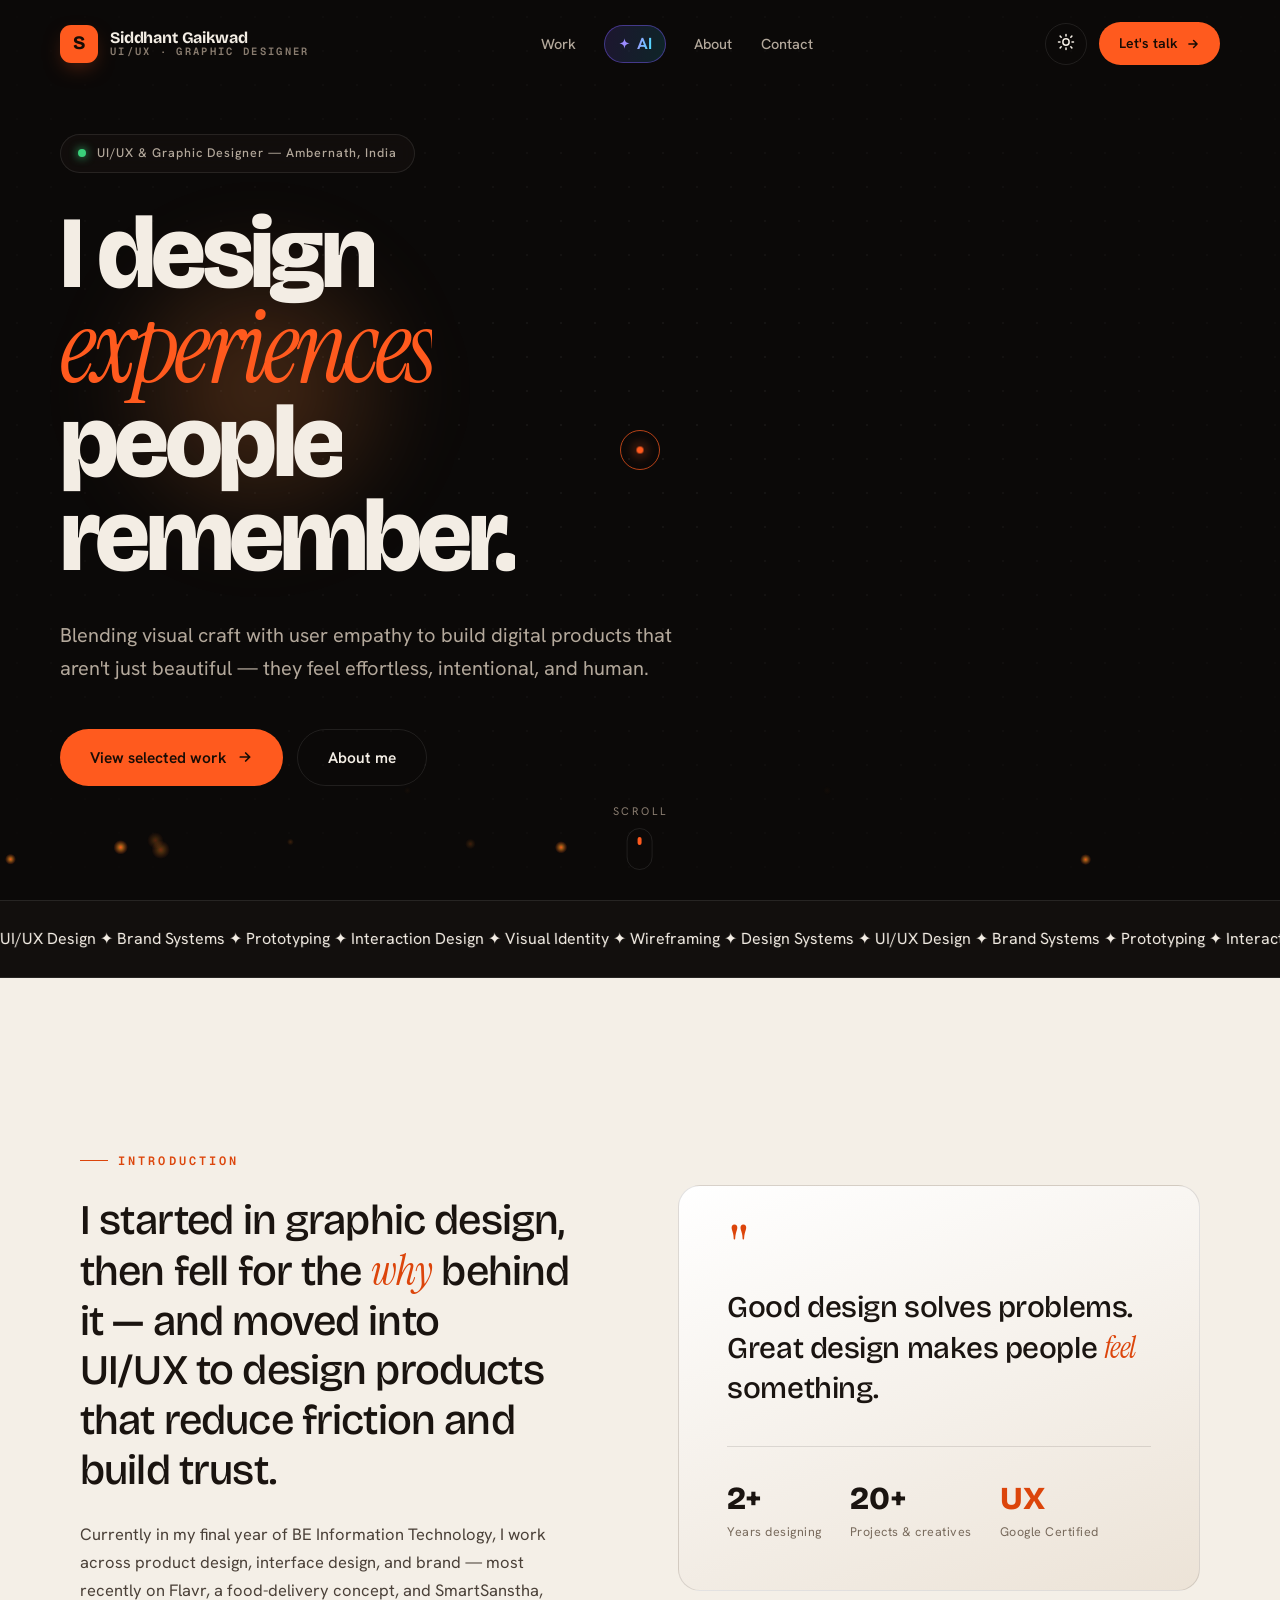
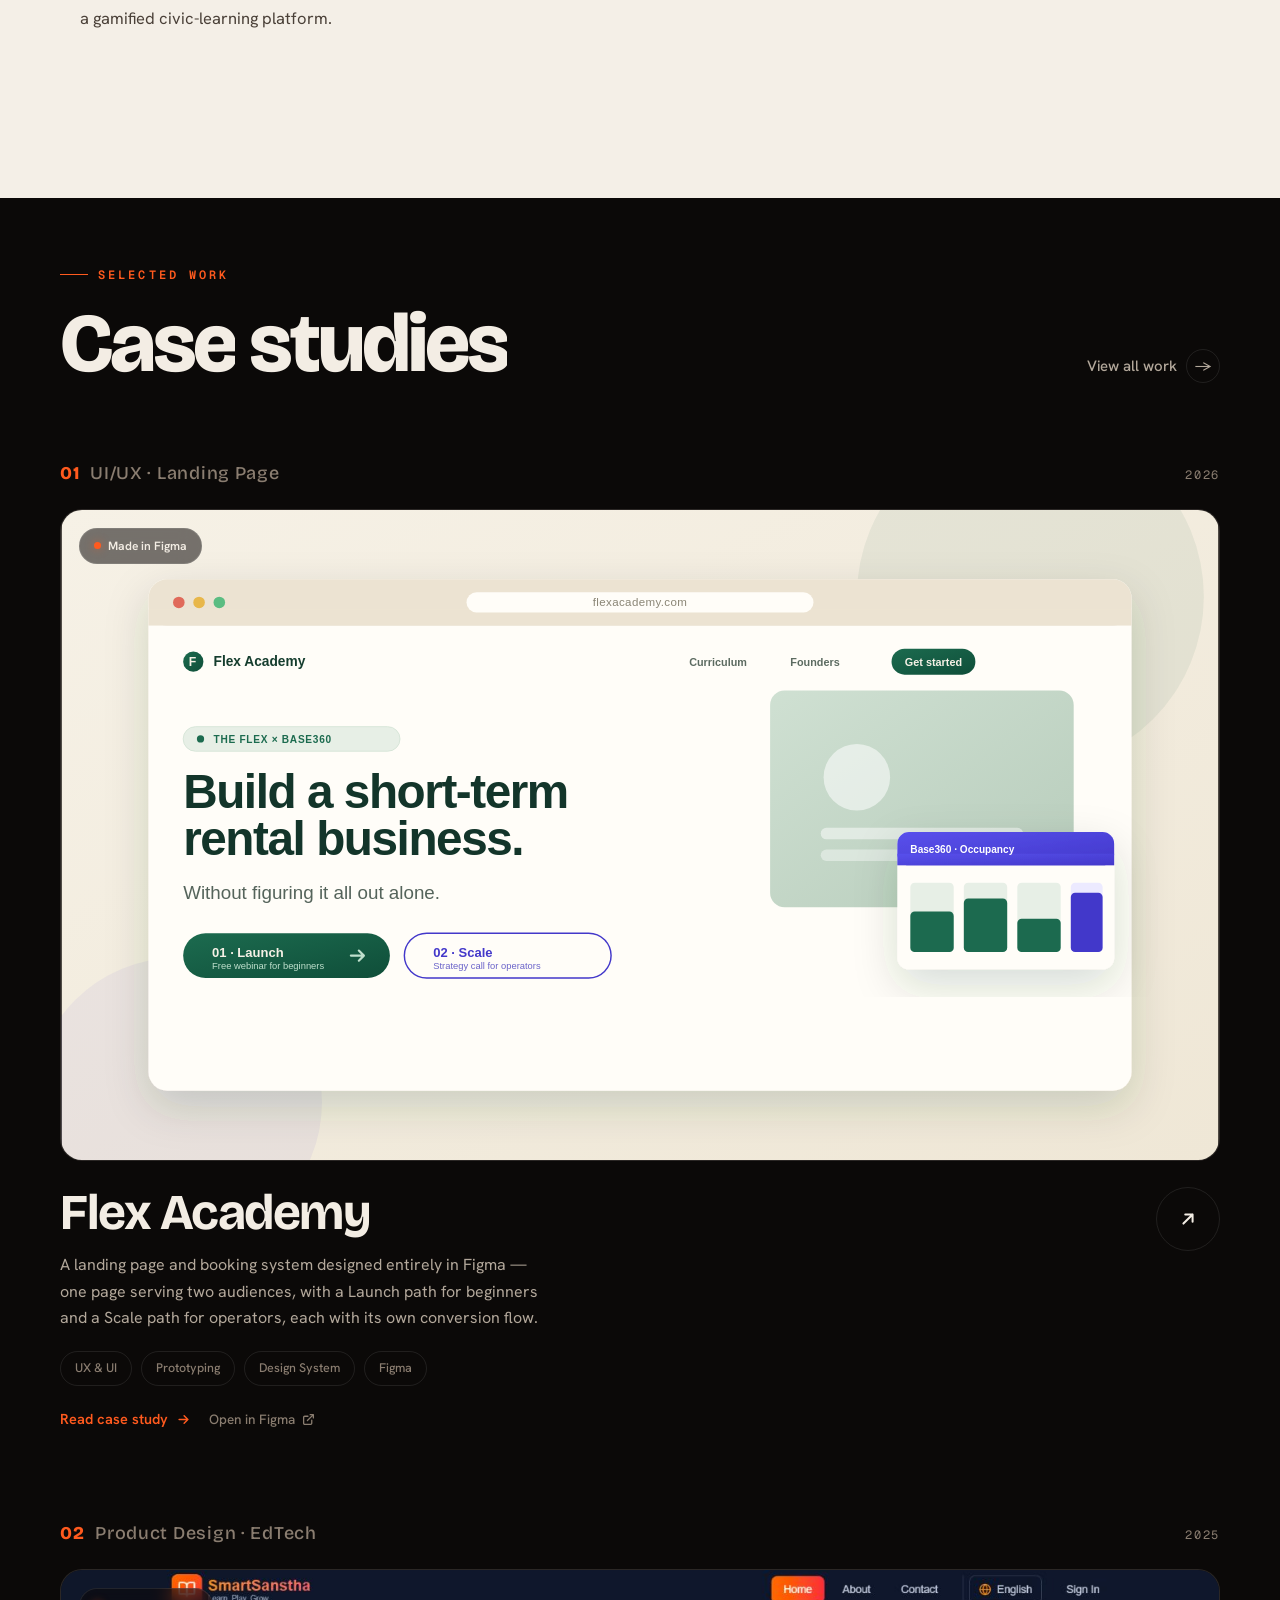
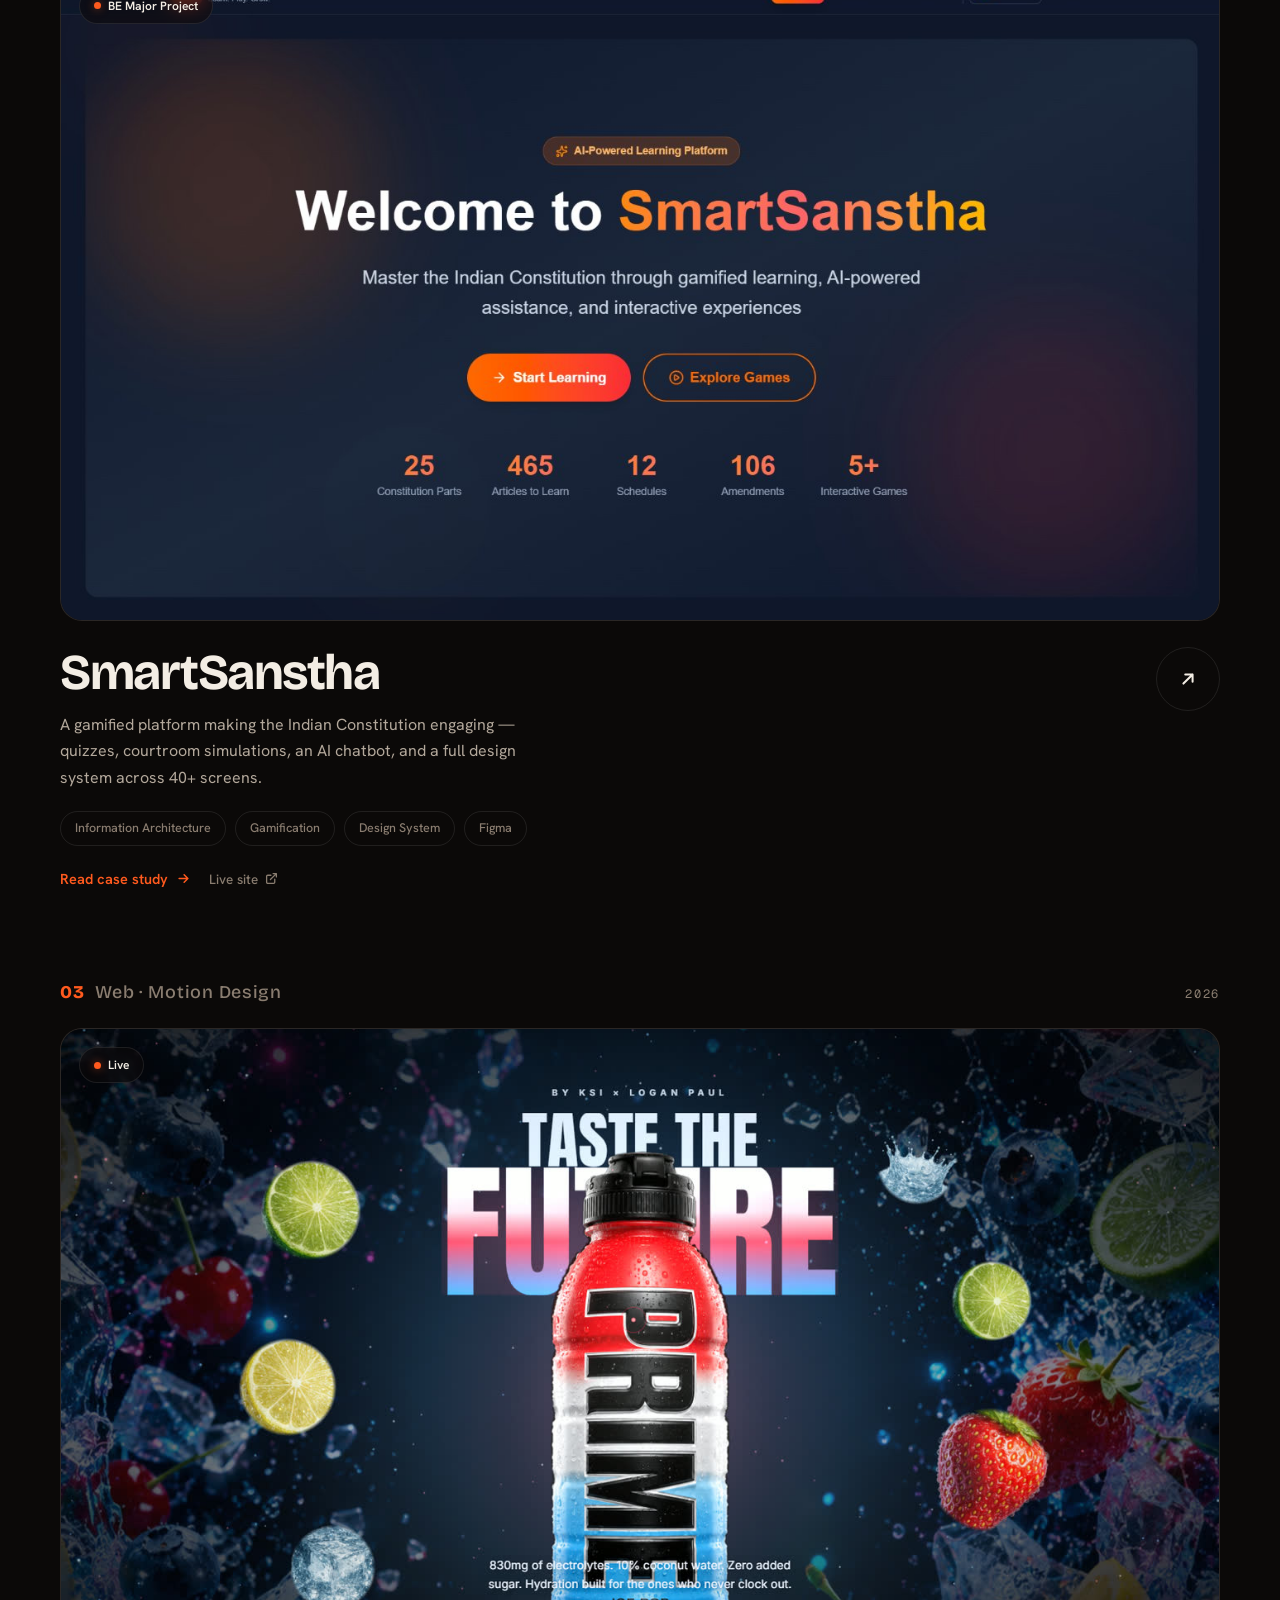
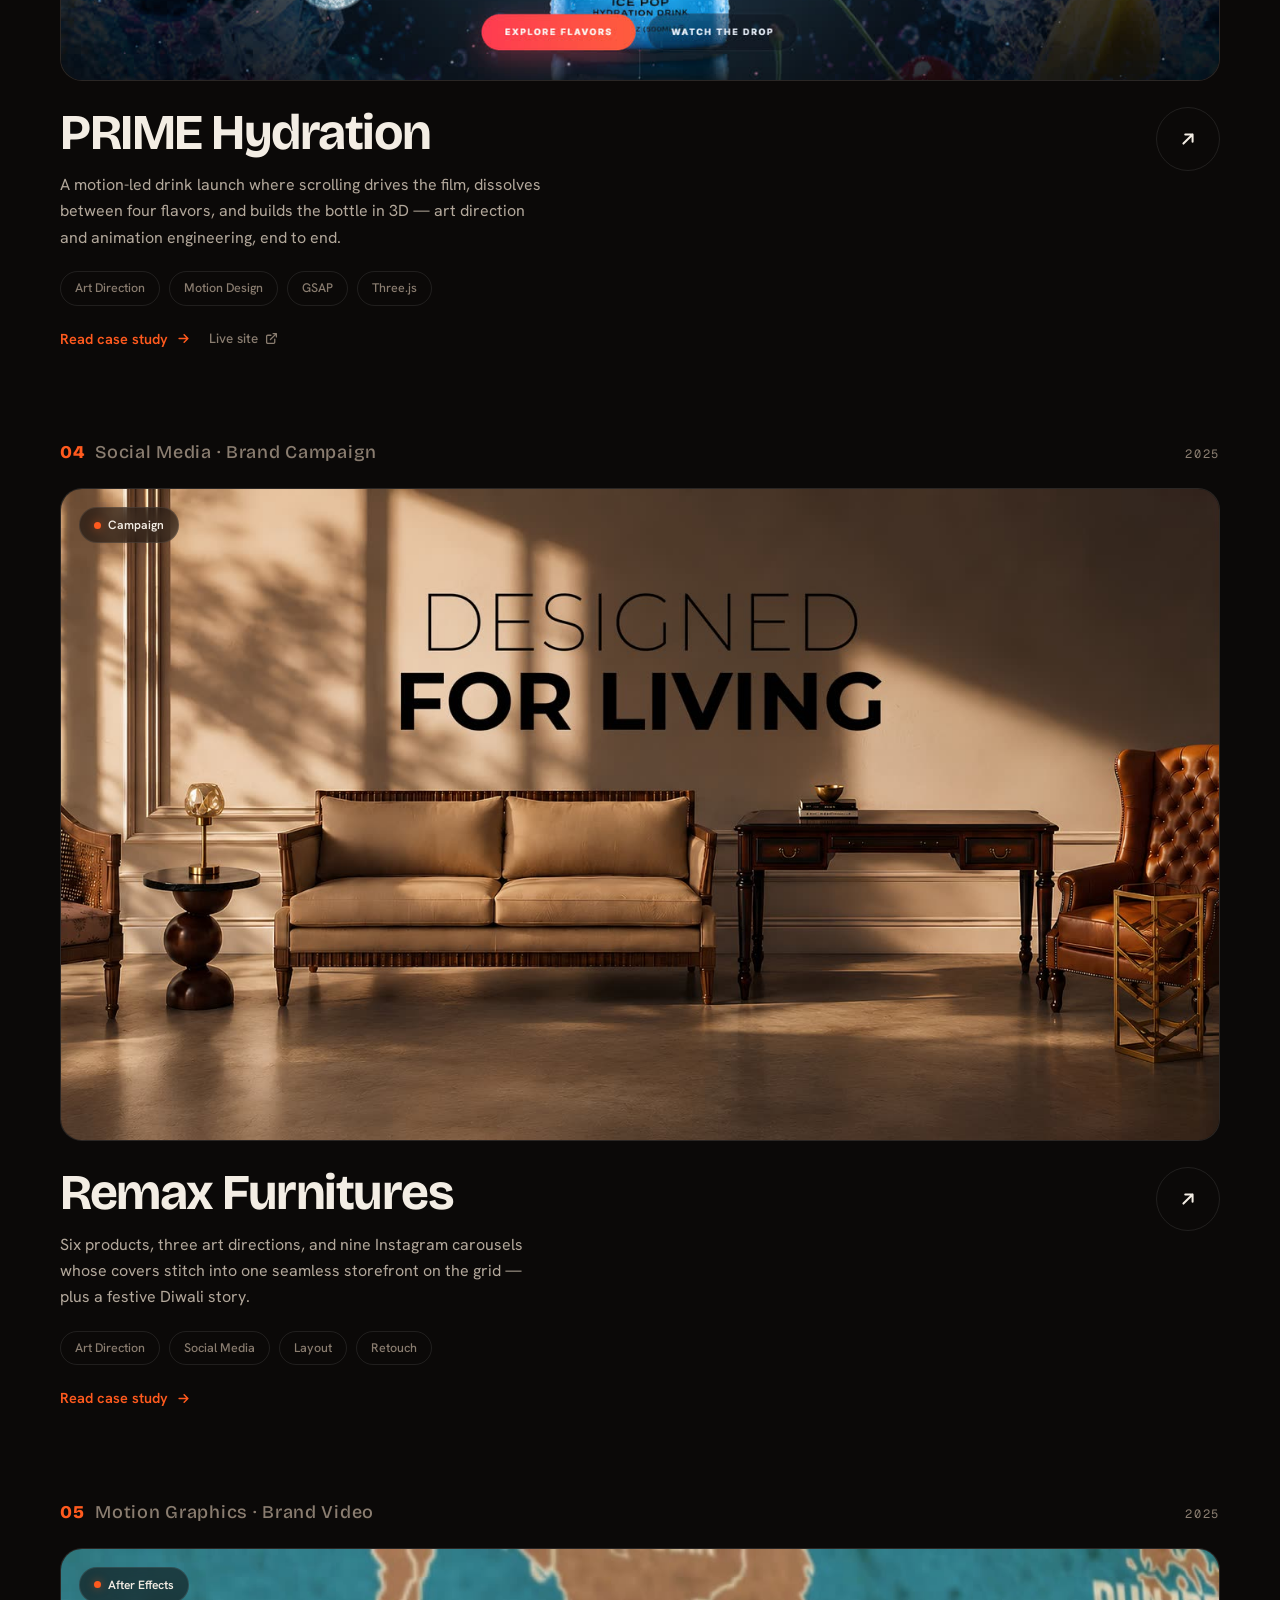
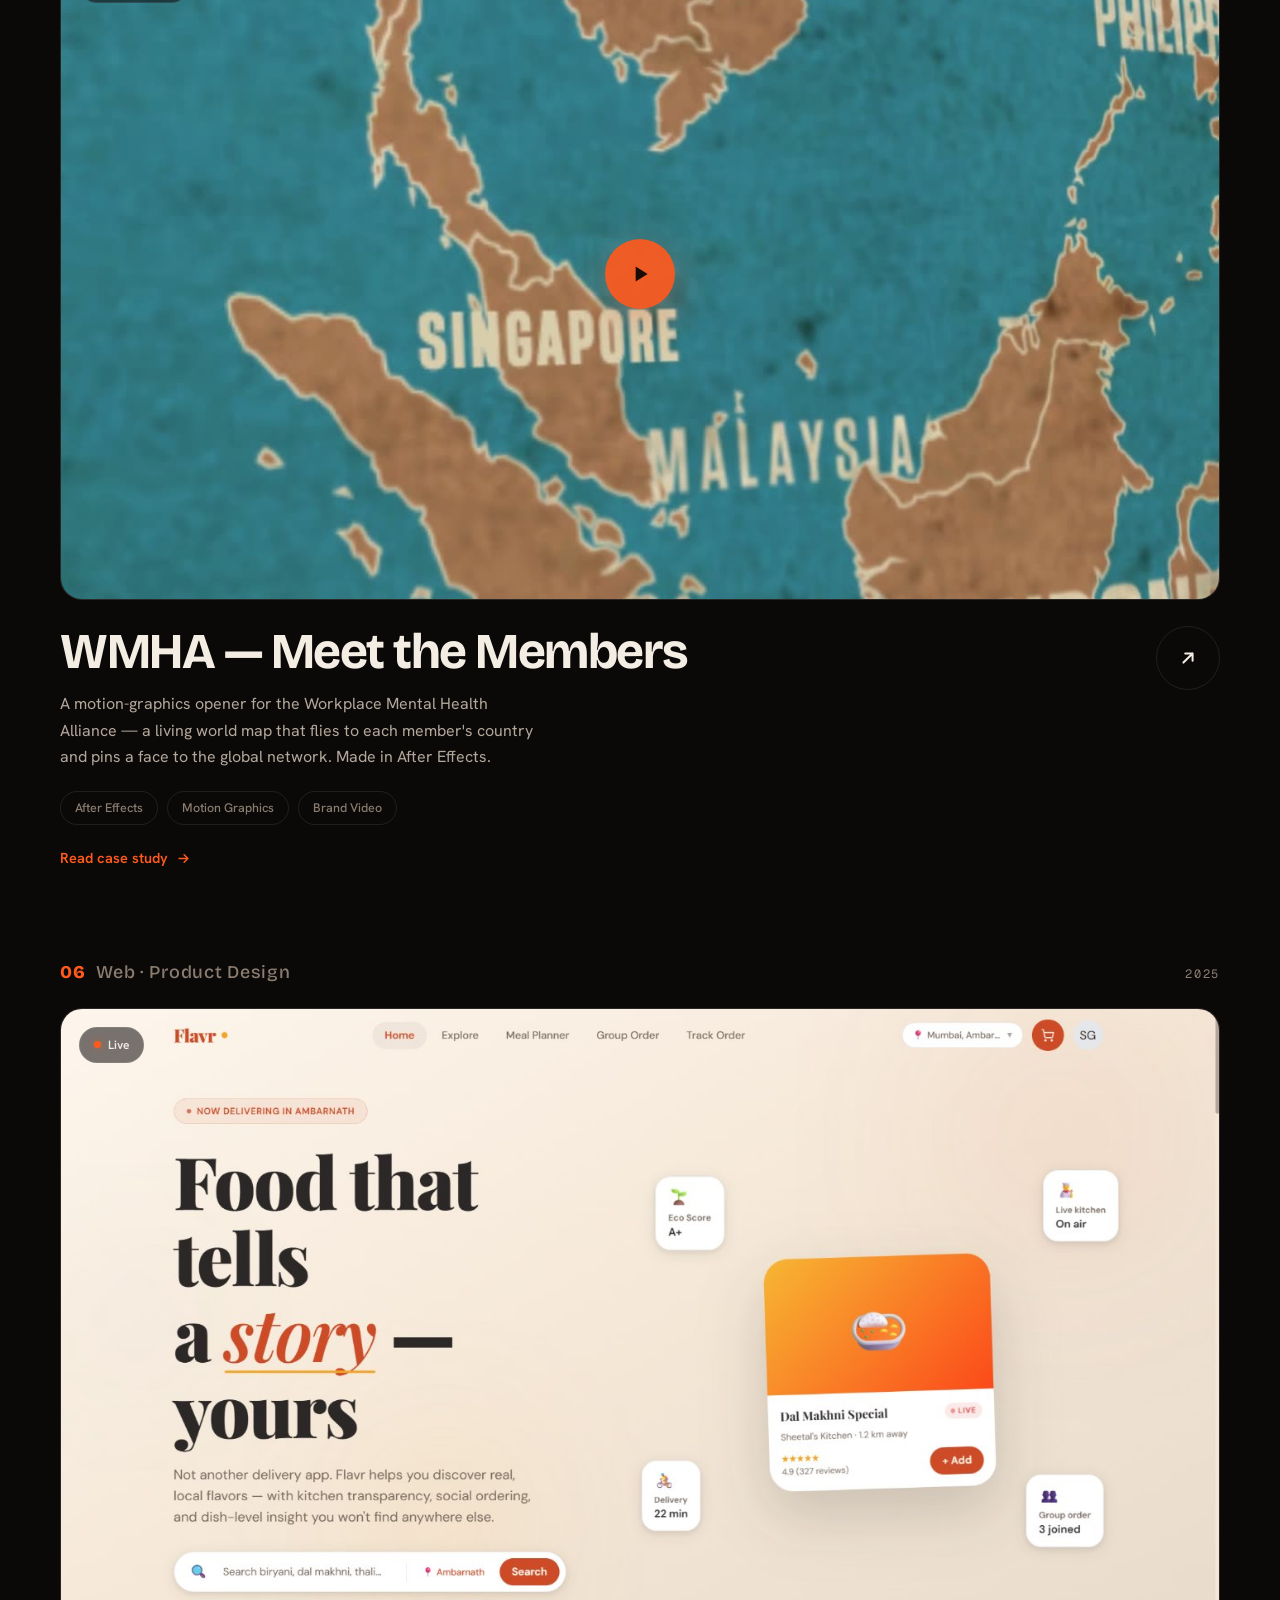
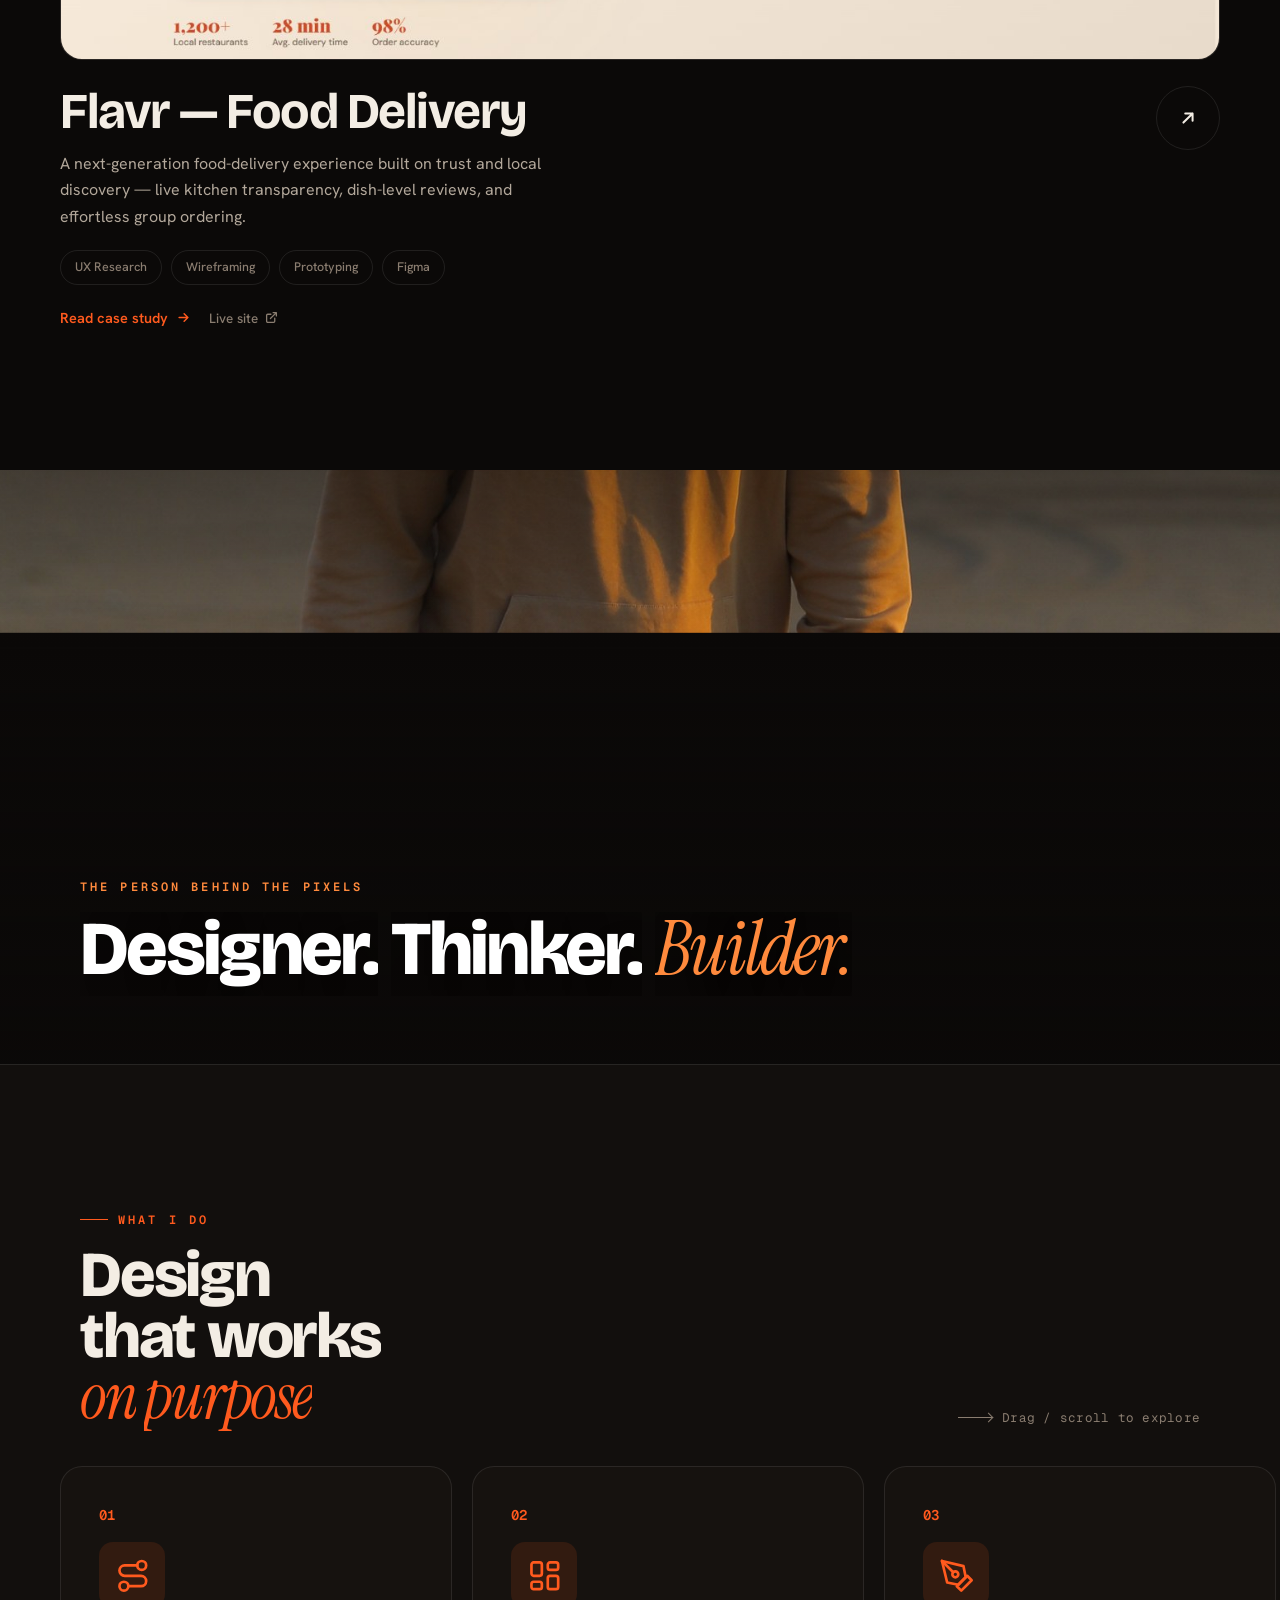
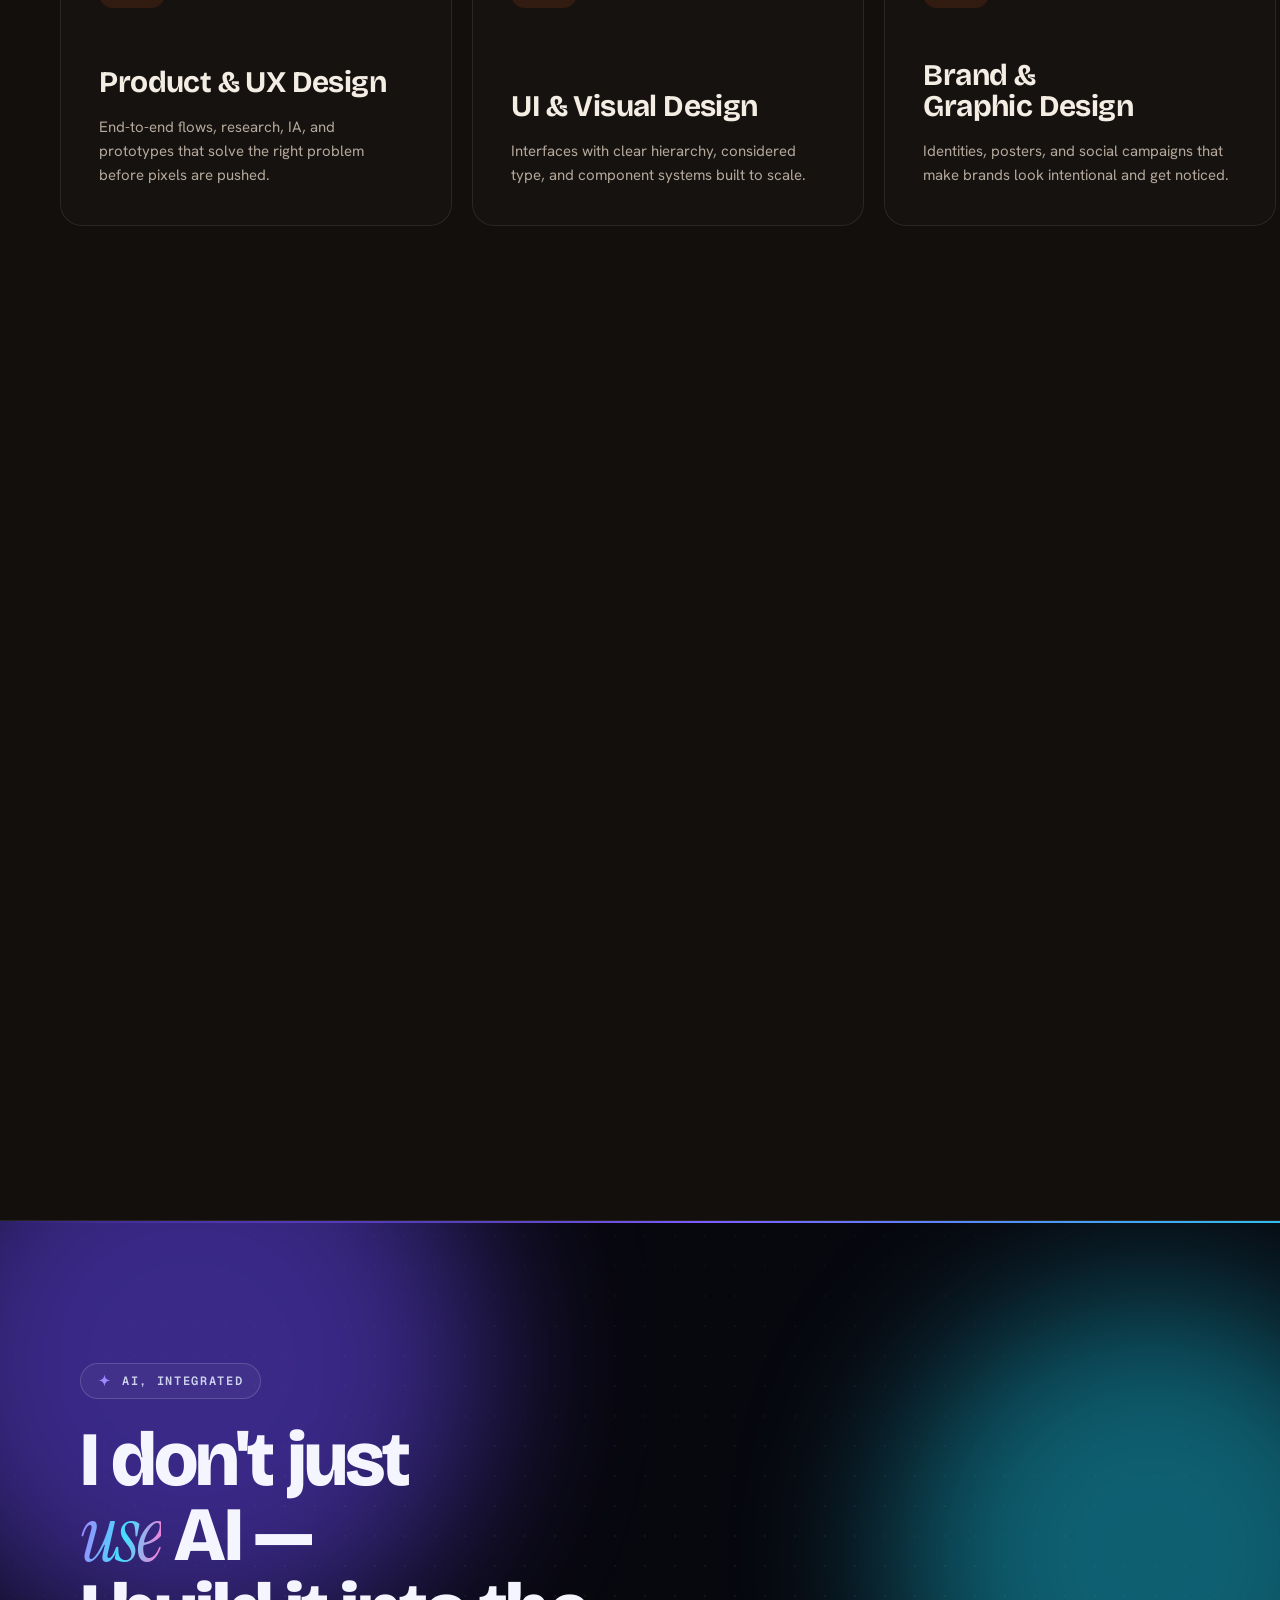
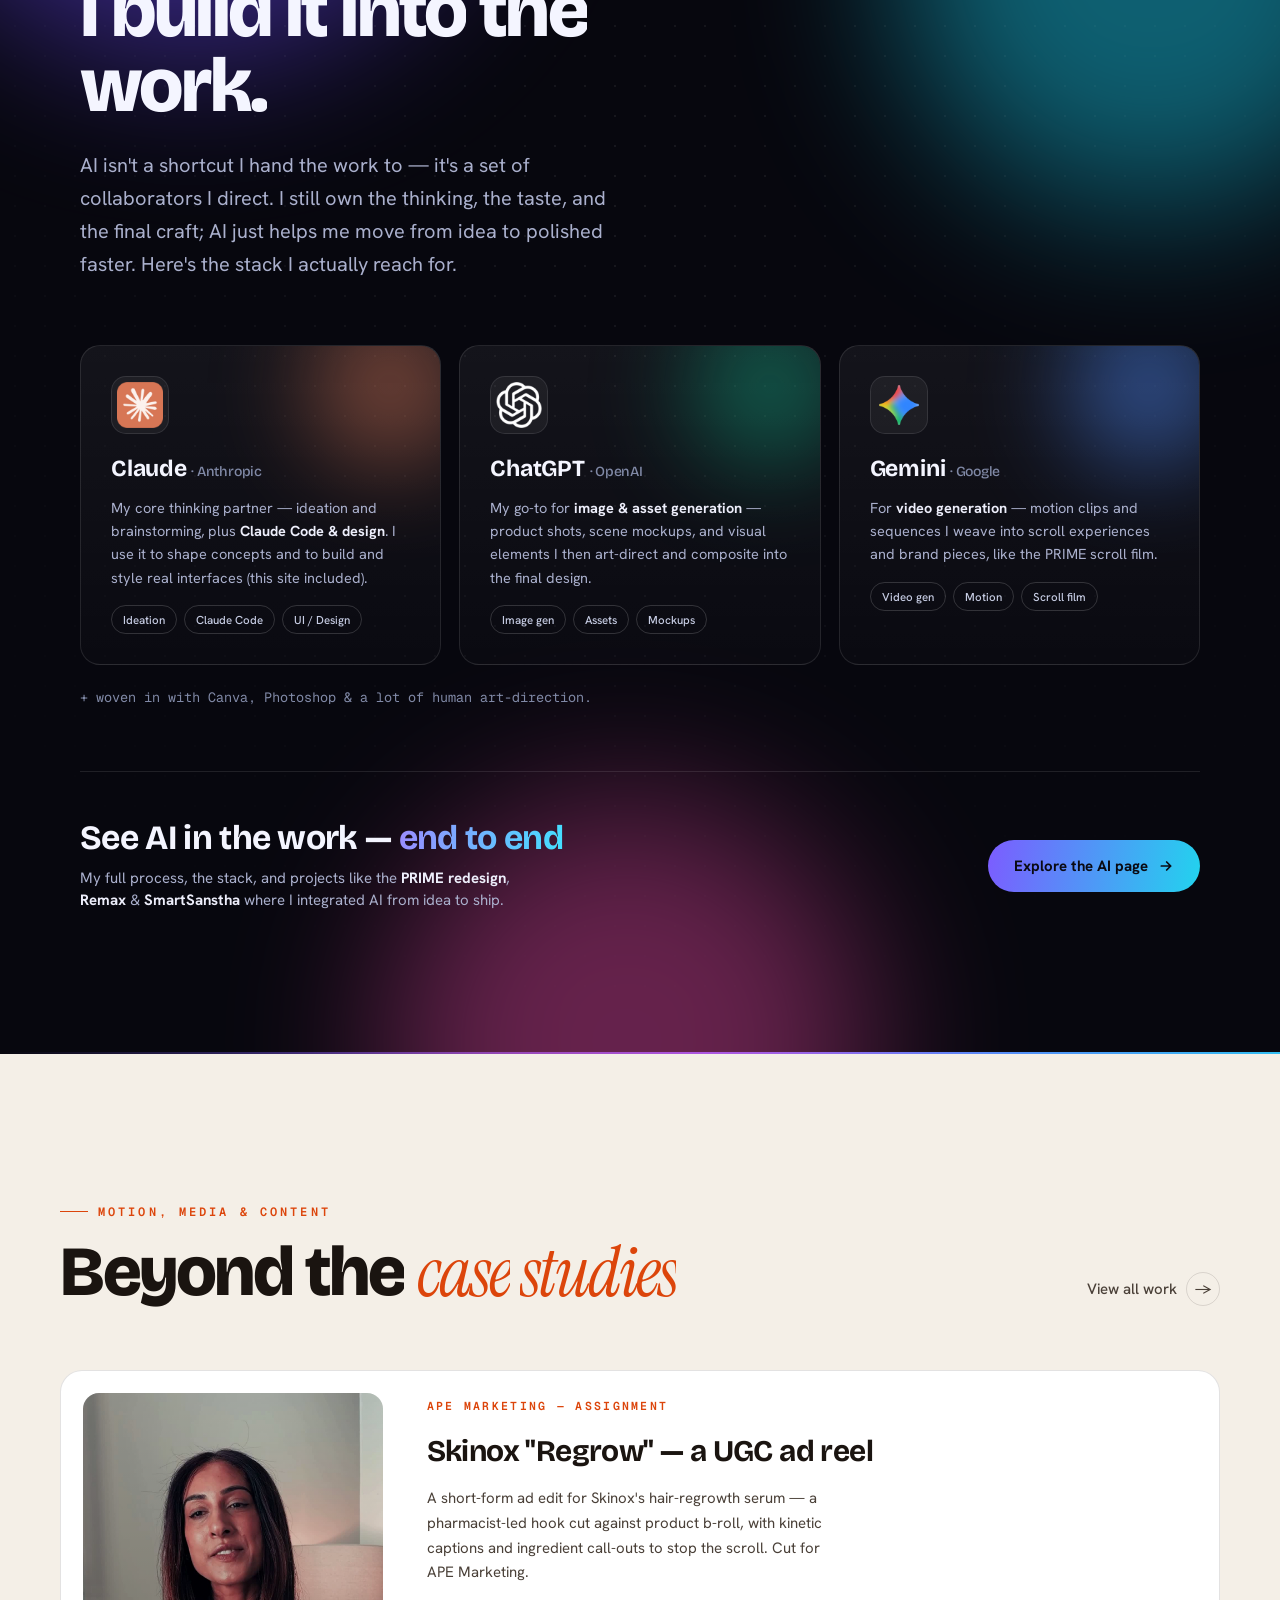
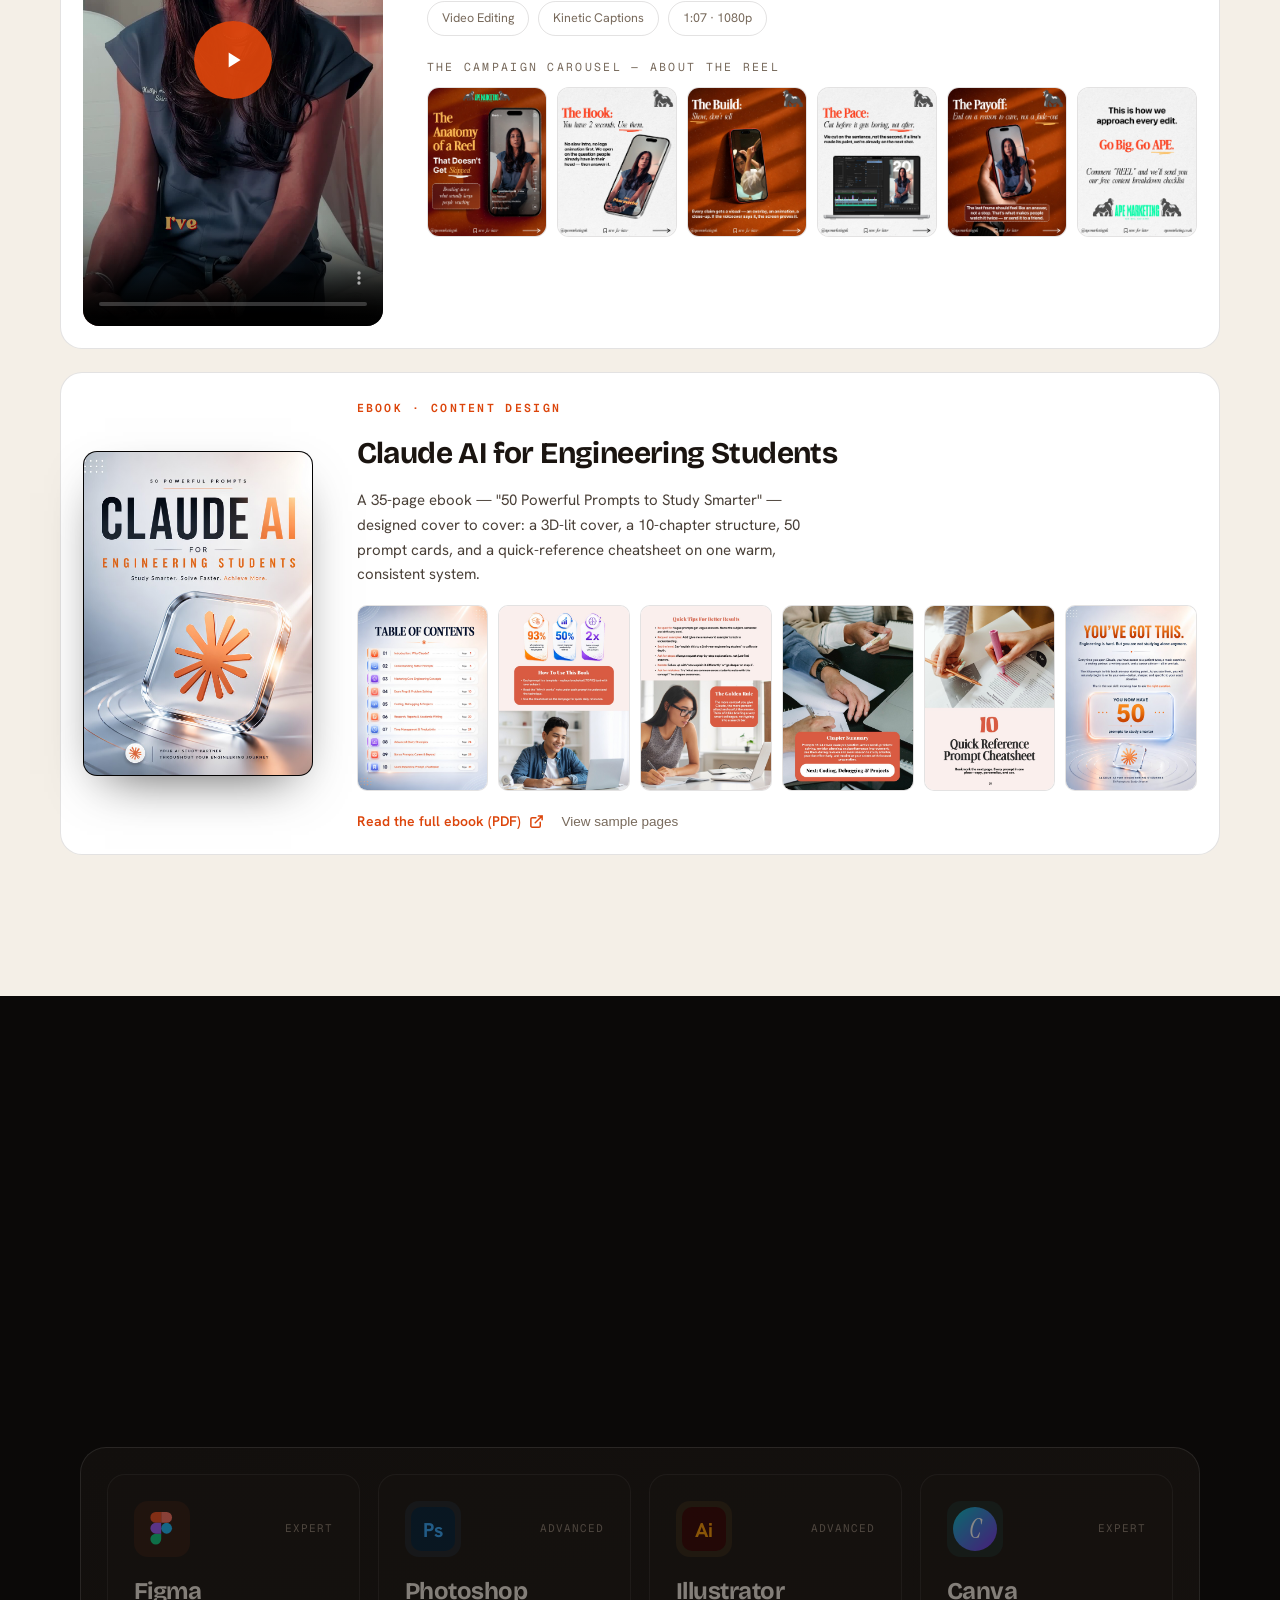
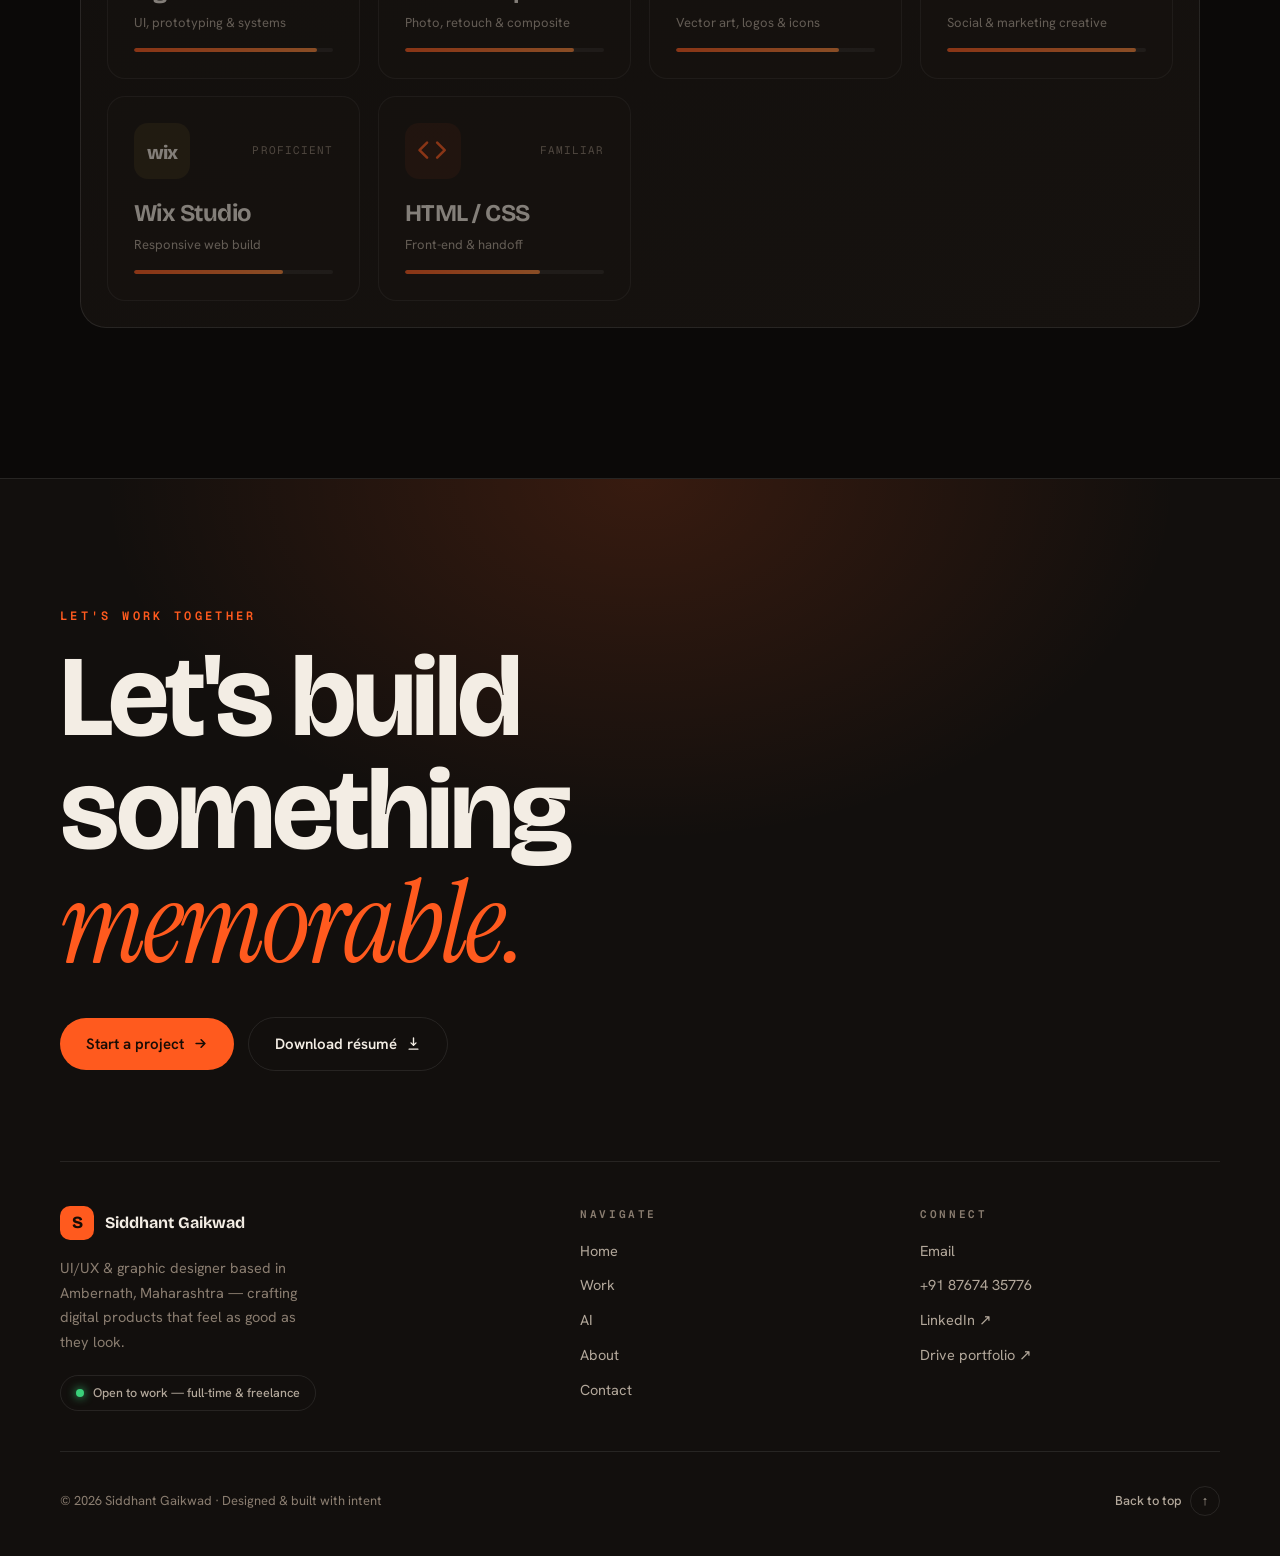
==== index.html @ da1dc203 "Swap hand-made AI icons for the real Claude, ChatGPT & Gemini logos Replaces the SVG recreations in " ====
<!DOCTYPE html>
<html lang="en">
<head>
<meta charset="utf-8">
<meta name="viewport" content="width=device-width, initial-scale=1">
<title>Siddhant Gaikwad — UI/UX &amp; Graphic Designer</title>
<meta name="description" content="Siddhant Gaikwad — UI/UX & Graphic Designer crafting digital experiences people remember. Selected work, case studies, and more.">
<link rel="icon" href="data:image/svg+xml,%3Csvg xmlns='http://www.w3.org/2000/svg' viewBox='0 0 64 64'%3E%3Crect width='64' height='64' rx='16' fill='%23ff5a1e'/%3E%3Ctext x='32' y='45' text-anchor='middle' font-family='Arial,sans-serif' font-size='38' font-weight='800' fill='%23180c05'%3ES%3C/text%3E%3C/svg%3E">
<link rel="preconnect" href="https://fonts.googleapis.com">
<link rel="preconnect" href="https://fonts.gstatic.com" crossorigin>
<link href="https://fonts.googleapis.com/css2?family=Bricolage+Grotesque:opsz,wght@12..96,400..800&family=Geist+Mono:wght@400;500;600&family=Hanken+Grotesk:wght@400;500;600;700;800&family=Instrument+Serif:ital@0;1&display=swap" rel="stylesheet">
<script>try{if(localStorage.getItem('pf-theme')==='light')document.documentElement.setAttribute('data-theme','light');}catch(e){}</script>
<style>
:root{--bg:#0b0908;--bg2:#120f0d;--surface:#16120f;--surface2:#1f1814;--line:rgba(255,255,255,.09);--fg:#f3ede4;--fg-dim:#b3a89b;--muted:#8a7d70;--accent:#ff5a1e;--accent2:#ff8a3d;--accent-ink:#180c05;--glow:rgba(255,90,30,.5);--font-display:'Bricolage Grotesque',sans-serif;--font-serif:'Instrument Serif',Georgia,serif;--font-sans:'Hanken Grotesk','Space Grotesk',sans-serif;--font-mono:'Geist Mono',ui-monospace,monospace}
[data-theme="light"]{--bg:#f4efe7;--bg2:#ece3d7;--surface:#ffffff;--surface2:#f7f1e8;--line:rgba(26,20,16,.12);--fg:#1a1410;--fg-dim:#4a4038;--muted:#786a5c;--accent:#dc450b;--accent2:#ff6a2a;--accent-ink:#ffffff;--glow:rgba(220,69,11,.32)}
*{box-sizing:border-box;margin:0;padding:0}
body{background:var(--bg);color:var(--fg);font-family:var(--font-sans);-webkit-font-smoothing:antialiased;overflow-x:hidden;transition:background .5s ease,color .5s ease;line-height:1.5}
img,video{max-width:100%;display:block}
a{color:inherit;text-decoration:none}
a:hover{color:var(--accent)}
::selection{background:var(--accent);color:var(--accent-ink)}
h1,h2,h3{text-wrap:balance}p{text-wrap:pretty}
/* hero = two columns on desktop: copy left, video right */
.hero-inner{position:relative;z-index:2;width:100%;max-width:1440px;margin:0 auto;display:grid;grid-template-columns:1.5fr 1fr;gap:clamp(24px,4vw,56px);align-items:center}
.hero-copy{text-align:left}
.hero-copy [data-hero-title]{margin-left:0!important;margin-right:0!important}
.hero-copy>p{margin-left:0!important;margin-right:0!important}
.hero-copy [data-reveal][data-reveal-delay="340"]{justify-content:flex-start!important}
.hero-figure{position:relative;justify-self:end;align-self:center;width:100%;max-width:460px;pointer-events:none}
.hero-figure video{display:block;width:100%;height:auto;-webkit-mask-image:linear-gradient(to right,transparent 0,#000 11%,#000 89%,transparent 100%),linear-gradient(to bottom,transparent 0,#000 10%,#000 94%,transparent 100%);-webkit-mask-composite:source-in;mask-image:linear-gradient(to right,transparent 0,#000 11%,#000 89%,transparent 100%),linear-gradient(to bottom,transparent 0,#000 10%,#000 94%,transparent 100%);mask-composite:intersect;opacity:0;animation:pf-fig 1.3s cubic-bezier(.16,.7,.2,1) .5s forwards}
@keyframes pf-fig{from{opacity:0;transform:translateY(26px)}to{opacity:1;transform:translateY(0)}}
[data-theme="light"] .hero-figure{display:none}
/* tablet + phone: stack — copy on top (centered), video below (centered) */
@media (max-width:940px){
  [data-hero-embers]{align-items:flex-start;padding-top:clamp(96px,22vw,132px);padding-bottom:30px}
  .hero-inner{grid-template-columns:1fr;gap:clamp(18px,5vw,32px);max-width:560px}
  .hero-copy{text-align:center;align-items:center!important}
  .hero-copy [data-hero-title]{margin-left:auto!important;margin-right:auto!important}
  .hero-copy>p{margin-left:auto!important;margin-right:auto!important}
  .hero-copy [data-reveal][data-reveal-delay="340"]{justify-content:center!important}
  .hero-figure{justify-self:center;max-width:min(320px,68vw)}
  .hero-figure video{-webkit-mask-image:linear-gradient(to bottom,transparent 0,#000 10%,#000 94%,transparent 100%);mask-image:linear-gradient(to bottom,transparent 0,#000 10%,#000 94%,transparent 100%)}
  [data-hero-embers] [data-scroll-cue]{display:none!important}
}
</style>
<link rel="stylesheet" href="portfolio.css">
<script src="https://cdn.jsdelivr.net/npm/lenis@1.1.13/dist/lenis.min.js"></script>
<script src="portfolio.js"></script>
</head>
<body>
<span id="top"></span>

<nav data-nav aria-label="Primary" style="position:fixed;top:0;left:0;right:0;z-index:9990;display:flex;align-items:center;justify-content:space-between;padding:clamp(14px,2vw,22px) clamp(20px,5vw,60px);font-family:var(--font-sans)">
  <span data-progress style="position:absolute;left:0;bottom:0;height:2px;width:100%;background:var(--accent);box-shadow:0 0 12px var(--glow)"></span>

  <a href="index.html" data-magnetic="0.18" aria-label="Siddhant Gaikwad — home" style="display:flex;align-items:center;gap:12px;color:var(--fg)">
    <span style="width:38px;height:38px;border-radius:11px;background:var(--accent);color:var(--accent-ink);display:grid;place-items:center;font-family:var(--font-display);font-weight:800;font-size:19px;box-shadow:0 8px 22px -8px var(--glow)">S</span>
    <span data-desktop style="display:flex;flex-direction:column;line-height:1.05">
      <span style="font-family:var(--font-display);font-weight:700;font-size:16px;letter-spacing:-.01em">Siddhant Gaikwad</span>
      <span style="font-size:10.5px;letter-spacing:.22em;text-transform:uppercase;color:var(--muted);font-family:var(--font-mono);font-weight:600">UI/UX · Graphic Designer</span>
    </span>
  </a>

  <div data-desktop style="display:flex;align-items:center;gap:clamp(10px,2vw,34px)">
    <a href="work.html" class="hv-fg" style="position:relative;padding:8px 2px;color:var(--fg-dim);font-size:14.5px;font-weight:500">Work</a>
    <a href="ai.html" class="nav-ai"><svg width="13" height="13" viewBox="0 0 48 48" fill="currentColor" aria-hidden="true"><path d="M24 5 C26 18 30 22 43 24 C30 26 26 30 24 43 C22 30 18 26 5 24 C18 22 22 18 24 5 Z"/></svg><span class="t">AI</span></a>
    <a href="about.html" class="hv-fg" style="position:relative;padding:8px 2px;color:var(--fg-dim);font-size:14.5px;font-weight:500">About</a>
    <a href="contact.html" class="hv-fg" style="position:relative;padding:8px 2px;color:var(--fg-dim);font-size:14.5px;font-weight:500">Contact</a>
  </div>

  <div style="display:flex;align-items:center;gap:12px">
    <button data-theme-toggle data-magnetic="0.2" aria-label="Toggle color theme" style="width:42px;height:42px;border-radius:50%;border:1px solid var(--line);background:transparent;color:var(--fg);display:grid;place-items:center">
      <span data-theme-icon="dark" style="display:grid;place-items:center"><svg width="18" height="18" viewBox="0 0 24 24" fill="none" stroke="currentColor" stroke-width="2" stroke-linecap="round"><circle cx="12" cy="12" r="4.2"/><path d="M12 2v2M12 20v2M4.2 4.2l1.4 1.4M18.4 18.4l1.4 1.4M2 12h2M20 12h2M4.2 19.8l1.4-1.4M18.4 5.6l1.4-1.4"/></svg></span>
      <span data-theme-icon="light" style="display:none;place-items:center"><svg width="18" height="18" viewBox="0 0 24 24" fill="none" stroke="currentColor" stroke-width="2" stroke-linecap="round" stroke-linejoin="round"><path d="M21 12.8A9 9 0 1 1 11.2 3a7 7 0 0 0 9.8 9.8z"/></svg></span>
    </button>
    <a data-desktop href="contact.html" data-magnetic="0.25" style="display:inline-flex;align-items:center;gap:8px;background:var(--accent);color:var(--accent-ink);padding:11px 20px;border-radius:100px;font-weight:600;font-size:14px">Let's talk <svg width="14" height="14" viewBox="0 0 24 24" fill="none" stroke="currentColor" stroke-width="2.6" stroke-linecap="round" stroke-linejoin="round"><path d="M5 12h14M13 6l6 6-6 6"/></svg></a>
    <button data-mobile data-menu-toggle aria-label="Open menu" aria-expanded="false" style="width:46px;height:42px;border:1px solid var(--line);border-radius:12px;background:transparent;display:grid;place-items:center;gap:5px;color:var(--fg)">
      <span style="display:block;width:20px;height:2px;background:currentColor;border-radius:2px"></span>
      <span style="display:block;width:20px;height:2px;background:currentColor;border-radius:2px"></span>
    </button>
  </div>
</nav>

<div data-mobile-nav data-open="false" style="position:fixed;inset:0;z-index:9991;background:var(--bg2);display:flex;flex-direction:column;justify-content:center;gap:4px;padding:clamp(28px,7vw,60px);font-family:var(--font-sans)">
  <button data-menu-toggle aria-label="Close menu" style="position:absolute;top:22px;right:24px;width:46px;height:46px;border:1px solid var(--line);border-radius:12px;background:transparent;color:var(--fg);display:grid;place-items:center;font-size:22px">✕</button>
  <span style="font-size:11px;letter-spacing:.28em;text-transform:uppercase;color:var(--accent);font-weight:600;font-family:var(--font-mono);margin-bottom:14px">Menu</span>
  <a href="index.html" style="font-family:var(--font-display);font-weight:700;font-size:clamp(38px,11vw,64px);color:var(--fg);letter-spacing:-.02em;line-height:1.1">Home</a>
  <a href="work.html" style="font-family:var(--font-display);font-weight:700;font-size:clamp(38px,11vw,64px);color:var(--fg);letter-spacing:-.02em;line-height:1.1">Work</a>
  <a href="ai.html" style="font-family:var(--font-display);font-weight:700;font-size:clamp(38px,11vw,64px);letter-spacing:-.02em;line-height:1.1;background:linear-gradient(100deg,#9b8bff,#43e0ff);-webkit-background-clip:text;background-clip:text;color:transparent;width:max-content">AI ✦</a>
  <a href="about.html" style="font-family:var(--font-display);font-weight:700;font-size:clamp(38px,11vw,64px);color:var(--fg);letter-spacing:-.02em;line-height:1.1">About</a>
  <a href="contact.html" style="font-family:var(--font-display);font-weight:700;font-size:clamp(38px,11vw,64px);color:var(--fg);letter-spacing:-.02em;line-height:1.1">Contact</a>
  <div style="display:flex;gap:22px;margin-top:34px;flex-wrap:wrap">
    <a href="mailto:siddhantonwork@gmail.com" style="color:var(--fg-dim);font-size:15px">siddhantonwork@gmail.com</a>
    <a href="https://www.linkedin.com/in/siddhant-gaikwad-a028a3271/" target="_blank" rel="noopener" style="color:var(--fg-dim);font-size:15px">LinkedIn ↗</a>
  </div>
</div>

<main>
<section data-hero-embers data-screen-label="Hero" style="position:relative;min-height:100svh;display:flex;align-items:center;justify-content:center;padding:130px clamp(20px,5vw,60px) 110px;overflow:hidden">
  <div aria-hidden="true" style="position:absolute;inset:0;background-image:radial-gradient(circle,var(--line) 1px,transparent 1px);background-size:34px 34px;opacity:.6;-webkit-mask-image:radial-gradient(80% 70% at 50% 45%,#000,transparent 100%);mask-image:radial-gradient(80% 70% at 50% 45%,#000,transparent 100%)"></div>
  <div data-parallax="0.18" aria-hidden="true" style="position:absolute;left:7%;top:22%;width:min(340px,42vw);height:min(340px,42vw);background:radial-gradient(circle,color-mix(in srgb,var(--accent2) 26%,transparent),transparent 70%);filter:blur(34px);pointer-events:none"></div>

  <div class="hero-inner">
  <div class="hero-copy" style="position:relative;display:flex;flex-direction:column;align-items:flex-start;width:100%">
  <div data-reveal data-reveal-delay="40" style="display:inline-flex;align-items:center;gap:11px;padding:9px 17px;border:1px solid var(--line);border-radius:100px;background:color-mix(in srgb,var(--surface) 60%,transparent);backdrop-filter:blur(8px);margin-bottom:34px">
    <span style="width:8px;height:8px;border-radius:50%;background:#3ad07a;box-shadow:0 0 10px #3ad07a;animation:pf-pulse 2s infinite"></span>
    <span style="font-size:12.5px;letter-spacing:.08em;color:var(--fg-dim);font-weight:500">UI/UX &amp; Graphic Designer — Ambernath, India</span>
  </div>

  <h1 data-hero-title data-split style="position:relative;font-family:var(--font-display);font-weight:800;letter-spacing:-.045em;line-height:.92;font-size:clamp(44px,8vw,128px);max-width:15ch;margin:0 auto">I design <span style="font-family:var(--font-serif);font-style:italic;font-weight:400;color:var(--accent)">experiences</span> people remember.</h1>

  <p data-reveal data-reveal-delay="240" style="position:relative;margin:34px auto 0;max-width:56ch;font-size:clamp(16px,1.7vw,20px);color:var(--fg-dim);line-height:1.65">Blending visual craft with user empathy to build digital products that aren't just beautiful — they feel effortless, intentional, and human.</p>

  <div data-reveal data-reveal-delay="340" style="position:relative;display:flex;gap:14px;flex-wrap:wrap;justify-content:center;margin-top:44px">
    <a href="work.html" data-magnetic="0.28" style="display:inline-flex;align-items:center;gap:10px;background:var(--accent);color:var(--accent-ink);padding:16px 30px;border-radius:100px;font-weight:600;font-size:15.5px">View selected work <svg width="16" height="16" viewBox="0 0 24 24" fill="none" stroke="currentColor" stroke-width="2.6" stroke-linecap="round" stroke-linejoin="round"><path d="M5 12h14M13 6l6 6-6 6"/></svg></a>
    <a href="about.html" data-magnetic="0.22" class="hv-border" style="display:inline-flex;align-items:center;gap:10px;border:1px solid var(--line);color:var(--fg);padding:16px 30px;border-radius:100px;font-weight:600;font-size:15.5px">About me</a>
  </div>
  </div>

  <div class="hero-figure" aria-hidden="true"><video src="assets/hero-coder.mp4" autoplay muted loop playsinline preload="auto"></video></div>
  </div>

  <a href="#work" data-scroll-cue aria-label="Scroll to work" style="position:absolute;bottom:30px;left:50%;transform:translateX(-50%);display:flex;flex-direction:column;align-items:center;gap:9px;color:var(--muted)">
    <span style="font-size:11px;letter-spacing:.24em;text-transform:uppercase">Scroll</span>
    <span style="width:26px;height:42px;border:1.5px solid var(--line);border-radius:20px;display:flex;justify-content:center;padding-top:8px"><span style="width:4px;height:8px;border-radius:4px;background:var(--accent);animation:pf-bob 1.6s infinite"></span></span>
  </a>
</section>

<div style="border-top:1px solid var(--line);border-bottom:1px solid var(--line);overflow:hidden;padding:26px 0;background:var(--bg2)">
  <div data-marquee style="display:flex;white-space:nowrap;width:max-content;animation:pf-marquee 34s linear infinite;will-change:transform">
    <span style="display:inline-flex;align-items:center">UI/UX Design ✦ Brand Systems ✦ Prototyping ✦ Interaction Design ✦ Visual Identity ✦ Wireframing ✦ Design Systems ✦ UI/UX Design ✦ Brand Systems ✦ Prototyping ✦ Interaction Design ✦ Visual Identity ✦ Wireframing ✦ Design Systems ✦ </span>
    <span style="display:inline-flex;align-items:center" aria-hidden="true">UI/UX Design ✦ Brand Systems ✦ Prototyping ✦ Interaction Design ✦ Visual Identity ✦ Wireframing ✦ Design Systems ✦ UI/UX Design ✦ Brand Systems ✦ Prototyping ✦ Interaction Design ✦ Visual Identity ✦ Wireframing ✦ Design Systems ✦ </span>
  </div>
</div>

<section class="band-contrast" data-screen-label="Intro">
  <div data-pad style="max-width:1240px;margin:0 auto;padding:clamp(90px,13vw,180px) clamp(20px,5vw,60px)">
  <div style="display:grid;grid-template-columns:1fr 1fr;gap:clamp(40px,6vw,90px);align-items:center" data-stack>
    <div data-reveal>
      <span style="display:inline-flex;align-items:center;gap:10px;font-size:12px;letter-spacing:.26em;text-transform:uppercase;color:var(--accent);font-weight:600;font-family:var(--font-mono);margin-bottom:26px"><span style="width:28px;height:1px;background:var(--accent)"></span>Introduction</span>
      <p style="font-family:var(--font-display);font-weight:500;font-size:clamp(26px,3.3vw,44px);line-height:1.18;letter-spacing:-.02em;color:var(--fg)">I started in graphic design, then fell for the <span style="font-family:var(--font-serif);font-style:italic;color:var(--accent)">why</span> behind it — and moved into UI/UX to design products that reduce friction and build trust.</p>
      <p style="margin-top:24px;color:var(--fg-dim);font-size:16.5px;line-height:1.7;max-width:52ch">Currently in my final year of BE Information Technology, I work across product design, interface design, and brand — most recently on Flavr, a food-delivery concept, and SmartSanstha, a gamified civic-learning platform.</p>
    </div>
    <div data-reveal data-reveal-delay="120" style="position:relative">
      <div style="border:1px solid var(--line);border-radius:22px;padding:clamp(28px,4vw,48px);background:linear-gradient(160deg,var(--surface),var(--bg2))">
        <span style="font-family:var(--font-serif);font-size:64px;line-height:.5;color:var(--accent)">"</span>
        <p style="font-family:var(--font-display);font-weight:500;font-size:clamp(21px,2.4vw,30px);line-height:1.32;letter-spacing:-.015em;color:var(--fg);margin-top:10px">Good design solves problems. Great design makes people <span style="font-family:var(--font-serif);font-style:italic;color:var(--accent)">feel</span> something.</p>
        <div style="display:flex;gap:28px;flex-wrap:wrap;margin-top:38px;padding-top:28px;border-top:1px solid var(--line)">
          <div><div style="font-family:var(--font-display);font-weight:800;font-size:32px;color:var(--fg)"><span data-count="2" data-suffix="+">2+</span></div><div style="font-size:12.5px;color:var(--muted);letter-spacing:.04em">Years designing</div></div>
          <div><div style="font-family:var(--font-display);font-weight:800;font-size:32px;color:var(--fg)"><span data-count="20" data-suffix="+">20+</span></div><div style="font-size:12.5px;color:var(--muted);letter-spacing:.04em">Projects &amp; creatives</div></div>
          <div><div style="font-family:var(--font-display);font-weight:800;font-size:32px;color:var(--accent)">UX</div><div style="font-size:12.5px;color:var(--muted);letter-spacing:.04em">Google Certified</div></div>
        </div>
      </div>
    </div>
  </div>
  </div>
</section>

<section id="work" data-screen-label="Selected Work" data-pad style="max-width:1300px;margin:0 auto;padding:clamp(30px,5vw,60px) clamp(20px,5vw,60px) clamp(80px,11vw,150px)">
  <div data-reveal style="display:flex;justify-content:space-between;align-items:flex-end;gap:24px;flex-wrap:wrap;margin-bottom:clamp(44px,6vw,80px)">
    <div>
      <span style="display:inline-flex;align-items:center;gap:10px;font-size:12px;letter-spacing:.26em;text-transform:uppercase;color:var(--accent);font-weight:600;font-family:var(--font-mono);margin-bottom:20px"><span style="width:28px;height:1px;background:var(--accent)"></span>Selected Work</span>
      <h2 style="font-family:var(--font-display);font-weight:800;font-size:clamp(40px,6.5vw,86px);line-height:.95;letter-spacing:-.035em;color:var(--fg)" data-split>Case studies</h2>
    </div>
    <a href="work.html" data-magnetic="0.2" class="hv-accent" style="display:inline-flex;align-items:center;gap:9px;color:var(--fg-dim);font-weight:500;font-size:15px">View all work <span style="display:grid;place-items:center;width:34px;height:34px;border:1px solid var(--line);border-radius:50%">→</span></a>
  </div>

  <div style="display:flex;flex-direction:column;gap:clamp(50px,7vw,110px)">
    <div data-proj data-reveal style="display:block;color:var(--fg)">
      <div style="display:flex;justify-content:space-between;align-items:baseline;gap:18px;flex-wrap:wrap;margin-bottom:22px">
        <span style="font-family:var(--font-display);font-weight:800;font-size:clamp(15px,1.5vw,18px);color:var(--accent);letter-spacing:.04em">01 <span style="color:var(--muted);font-weight:500;margin-left:6px">UI/UX · Landing Page</span></span>
        <span style="font-size:12px;letter-spacing:.14em;text-transform:uppercase;color:var(--muted);font-family:var(--font-mono)">2026</span>
      </div>
      <a data-cursor="View case study" href="flex-academy-case-study.html" data-tilt="4" style="display:block;position:relative;border-radius:22px;overflow:hidden;border:1px solid var(--line);aspect-ratio:16/9;background:var(--surface)">
        <img data-proj-img src="assets/flex/flex-card.svg" alt="Flex Academy — landing page and booking flows designed in Figma" loading="lazy" style="width:100%;height:100%;object-fit:cover"/>
        <span style="position:absolute;top:18px;left:18px;display:inline-flex;align-items:center;gap:7px;padding:8px 14px;border-radius:100px;background:color-mix(in srgb,var(--bg) 55%,transparent);backdrop-filter:blur(10px);border:1px solid var(--line);font-size:12px;font-weight:600;color:var(--fg)"><span style="width:7px;height:7px;border-radius:50%;background:var(--accent);box-shadow:0 0 8px var(--glow)"></span>Made in Figma</span>
      </a>
      <div style="display:flex;justify-content:space-between;align-items:flex-start;gap:30px;flex-wrap:wrap;margin-top:26px">
        <div style="flex:1;min-width:260px">
          <h3 style="font-family:var(--font-display);font-weight:700;font-size:clamp(28px,4vw,50px);line-height:1.02;letter-spacing:-.03em;color:var(--fg)"><a href="flex-academy-case-study.html" data-cursor="View case study" style="color:var(--fg)">Flex Academy</a></h3>
          <p style="margin-top:14px;color:var(--fg-dim);font-size:16px;line-height:1.65;max-width:54ch">A landing page and booking system designed entirely in Figma — one page serving two audiences, with a Launch path for beginners and a Scale path for operators, each with its own conversion flow.</p>
          <div style="display:flex;gap:9px;flex-wrap:wrap;margin-top:20px">
            <span style="padding:7px 14px;border:1px solid var(--line);border-radius:100px;font-size:12.5px;color:var(--muted);font-weight:500">UX &amp; UI</span>
            <span style="padding:7px 14px;border:1px solid var(--line);border-radius:100px;font-size:12.5px;color:var(--muted);font-weight:500">Prototyping</span>
            <span style="padding:7px 14px;border:1px solid var(--line);border-radius:100px;font-size:12.5px;color:var(--muted);font-weight:500">Design System</span>
            <span style="padding:7px 14px;border:1px solid var(--line);border-radius:100px;font-size:12.5px;color:var(--muted);font-weight:500">Figma</span>
          </div>
          <div style="display:flex;align-items:center;gap:18px;flex-wrap:wrap;margin-top:22px">
            <a href="flex-academy-case-study.html" data-cursor="View case study" style="display:inline-flex;align-items:center;gap:8px;color:var(--accent);font-weight:600;font-size:14.5px">Read case study <svg width="15" height="15" viewBox="0 0 24 24" fill="none" stroke="currentColor" stroke-width="2.4" stroke-linecap="round" stroke-linejoin="round"><path d="M5 12h14M13 6l6 6-6 6"/></svg></a>
            <a href="https://www.figma.com/design/RAc03hj6SdfqxvhETOToKj/Flex-Academy-%7C-Landing-Page-%7C-Siddhant-Gaikwad?node-id=0-1" target="_blank" rel="noopener" data-no-wipe data-cursor="Open ↗" class="hv-accent" style="display:inline-flex;align-items:center;gap:7px;color:var(--muted);font-weight:500;font-size:13.5px">Open in Figma <svg width="13" height="13" viewBox="0 0 24 24" fill="none" stroke="currentColor" stroke-width="2.4" stroke-linecap="round" stroke-linejoin="round"><path d="M18 13v6a2 2 0 01-2 2H5a2 2 0 01-2-2V8a2 2 0 012-2h6M15 3h6v6M10 14L21 3"/></svg></a>
          </div>
        </div>
        <a data-proj-arrow href="flex-academy-case-study.html" data-cursor="View case study" aria-label="Flex Academy case study" style="flex-shrink:0;display:grid;place-items:center;width:64px;height:64px;border:1px solid var(--line);border-radius:50%;color:var(--fg);transition:all .4s ease"><svg width="22" height="22" viewBox="0 0 24 24" fill="none" stroke="currentColor" stroke-width="2.2" stroke-linecap="round" stroke-linejoin="round"><path d="M7 17L17 7M9 7h8v8"/></svg></a>
      </div>
    </div>

    <div data-proj data-reveal style="display:block;color:var(--fg)">
      <div style="display:flex;justify-content:space-between;align-items:baseline;gap:18px;flex-wrap:wrap;margin-bottom:22px">
        <span style="font-family:var(--font-display);font-weight:800;font-size:clamp(15px,1.5vw,18px);color:var(--accent);letter-spacing:.04em">02 <span style="color:var(--muted);font-weight:500;margin-left:6px">Product Design · EdTech</span></span>
        <span style="font-size:12px;letter-spacing:.14em;text-transform:uppercase;color:var(--muted);font-family:var(--font-mono)">2025</span>
      </div>
      <a data-cursor="View case study" href="smartsanstha-case-study.html" data-tilt="4" style="display:block;position:relative;border-radius:22px;overflow:hidden;border:1px solid var(--line);aspect-ratio:16/9;background:var(--surface)">
        <img data-proj-img src="assets/smartsanstha.jpg" alt="SmartSanstha" loading="lazy" style="width:100%;height:100%;object-fit:cover"/>
        <span style="position:absolute;top:18px;left:18px;display:inline-flex;align-items:center;gap:7px;padding:8px 14px;border-radius:100px;background:color-mix(in srgb,var(--bg) 55%,transparent);backdrop-filter:blur(10px);border:1px solid var(--line);font-size:12px;font-weight:600;color:var(--fg)"><span style="width:7px;height:7px;border-radius:50%;background:var(--accent);box-shadow:0 0 8px var(--glow)"></span>BE Major Project</span>
      </a>
      <div style="display:flex;justify-content:space-between;align-items:flex-start;gap:30px;flex-wrap:wrap;margin-top:26px">
        <div style="flex:1;min-width:260px">
          <h3 style="font-family:var(--font-display);font-weight:700;font-size:clamp(28px,4vw,50px);line-height:1.02;letter-spacing:-.03em;color:var(--fg)"><a href="smartsanstha-case-study.html" data-cursor="View case study" style="color:var(--fg)">SmartSanstha</a></h3>
          <p style="margin-top:14px;color:var(--fg-dim);font-size:16px;line-height:1.65;max-width:54ch">A gamified platform making the Indian Constitution engaging — quizzes, courtroom simulations, an AI chatbot, and a full design system across 40+ screens.</p>
          <div style="display:flex;gap:9px;flex-wrap:wrap;margin-top:20px">
            <span style="padding:7px 14px;border:1px solid var(--line);border-radius:100px;font-size:12.5px;color:var(--muted);font-weight:500">Information Architecture</span>
            <span style="padding:7px 14px;border:1px solid var(--line);border-radius:100px;font-size:12.5px;color:var(--muted);font-weight:500">Gamification</span>
            <span style="padding:7px 14px;border:1px solid var(--line);border-radius:100px;font-size:12.5px;color:var(--muted);font-weight:500">Design System</span>
            <span style="padding:7px 14px;border:1px solid var(--line);border-radius:100px;font-size:12.5px;color:var(--muted);font-weight:500">Figma</span>
          </div>
          <div style="display:flex;align-items:center;gap:18px;flex-wrap:wrap;margin-top:22px">
            <a href="smartsanstha-case-study.html" data-cursor="View case study" style="display:inline-flex;align-items:center;gap:8px;color:var(--accent);font-weight:600;font-size:14.5px">Read case study <svg width="15" height="15" viewBox="0 0 24 24" fill="none" stroke="currentColor" stroke-width="2.4" stroke-linecap="round" stroke-linejoin="round"><path d="M5 12h14M13 6l6 6-6 6"/></svg></a>
            <a href="https://smartsanstha-7hqc.onrender.com/" target="_blank" rel="noopener" data-no-wipe data-cursor="Open ↗" class="hv-accent" style="display:inline-flex;align-items:center;gap:7px;color:var(--muted);font-weight:500;font-size:13.5px">Live site <svg width="13" height="13" viewBox="0 0 24 24" fill="none" stroke="currentColor" stroke-width="2.4" stroke-linecap="round" stroke-linejoin="round"><path d="M18 13v6a2 2 0 01-2 2H5a2 2 0 01-2-2V8a2 2 0 012-2h6M15 3h6v6M10 14L21 3"/></svg></a>
          </div>
        </div>
        <a data-proj-arrow href="smartsanstha-case-study.html" data-cursor="View case study" aria-label="SmartSanstha case study" style="flex-shrink:0;display:grid;place-items:center;width:64px;height:64px;border:1px solid var(--line);border-radius:50%;color:var(--fg);transition:all .4s ease"><svg width="22" height="22" viewBox="0 0 24 24" fill="none" stroke="currentColor" stroke-width="2.2" stroke-linecap="round" stroke-linejoin="round"><path d="M7 17L17 7M9 7h8v8"/></svg></a>
      </div>
    </div>

    <div data-proj data-reveal style="display:block;color:var(--fg)">
      <div style="display:flex;justify-content:space-between;align-items:baseline;gap:18px;flex-wrap:wrap;margin-bottom:22px">
        <span style="font-family:var(--font-display);font-weight:800;font-size:clamp(15px,1.5vw,18px);color:var(--accent);letter-spacing:.04em">03 <span style="color:var(--muted);font-weight:500;margin-left:6px">Web · Motion Design</span></span>
        <span style="font-size:12px;letter-spacing:.14em;text-transform:uppercase;color:var(--muted);font-family:var(--font-mono)">2026</span>
      </div>
      <a data-cursor="View case study" href="prime-case-study.html" data-tilt="4" style="display:block;position:relative;border-radius:22px;overflow:hidden;border:1px solid var(--line);aspect-ratio:16/9;background:var(--surface)">
        <img data-proj-img src="assets/prime.jpg" alt="PRIME Hydration" loading="lazy" style="width:100%;height:100%;object-fit:cover"/>
        <span style="position:absolute;top:18px;left:18px;display:inline-flex;align-items:center;gap:7px;padding:8px 14px;border-radius:100px;background:color-mix(in srgb,var(--bg) 55%,transparent);backdrop-filter:blur(10px);border:1px solid var(--line);font-size:12px;font-weight:600;color:var(--fg)"><span style="width:7px;height:7px;border-radius:50%;background:var(--accent);box-shadow:0 0 8px var(--glow)"></span>Live</span>
      </a>
      <div style="display:flex;justify-content:space-between;align-items:flex-start;gap:30px;flex-wrap:wrap;margin-top:26px">
        <div style="flex:1;min-width:260px">
          <h3 style="font-family:var(--font-display);font-weight:700;font-size:clamp(28px,4vw,50px);line-height:1.02;letter-spacing:-.03em;color:var(--fg)"><a href="prime-case-study.html" data-cursor="View case study" style="color:var(--fg)">PRIME Hydration</a></h3>
          <p style="margin-top:14px;color:var(--fg-dim);font-size:16px;line-height:1.65;max-width:54ch">A motion-led drink launch where scrolling drives the film, dissolves between four flavors, and builds the bottle in 3D — art direction and animation engineering, end to end.</p>
          <div style="display:flex;gap:9px;flex-wrap:wrap;margin-top:20px">
            <span style="padding:7px 14px;border:1px solid var(--line);border-radius:100px;font-size:12.5px;color:var(--muted);font-weight:500">Art Direction</span>
            <span style="padding:7px 14px;border:1px solid var(--line);border-radius:100px;font-size:12.5px;color:var(--muted);font-weight:500">Motion Design</span>
            <span style="padding:7px 14px;border:1px solid var(--line);border-radius:100px;font-size:12.5px;color:var(--muted);font-weight:500">GSAP</span>
            <span style="padding:7px 14px;border:1px solid var(--line);border-radius:100px;font-size:12.5px;color:var(--muted);font-weight:500">Three.js</span>
          </div>
          <div style="display:flex;align-items:center;gap:18px;flex-wrap:wrap;margin-top:22px">
            <a href="prime-case-study.html" data-cursor="View case study" style="display:inline-flex;align-items:center;gap:8px;color:var(--accent);font-weight:600;font-size:14.5px">Read case study <svg width="15" height="15" viewBox="0 0 24 24" fill="none" stroke="currentColor" stroke-width="2.4" stroke-linecap="round" stroke-linejoin="round"><path d="M5 12h14M13 6l6 6-6 6"/></svg></a>
            <a href="https://prime-hydration.higgsfield.app/" target="_blank" rel="noopener" data-no-wipe data-cursor="Open ↗" class="hv-accent" style="display:inline-flex;align-items:center;gap:7px;color:var(--muted);font-weight:500;font-size:13.5px">Live site <svg width="13" height="13" viewBox="0 0 24 24" fill="none" stroke="currentColor" stroke-width="2.4" stroke-linecap="round" stroke-linejoin="round"><path d="M18 13v6a2 2 0 01-2 2H5a2 2 0 01-2-2V8a2 2 0 012-2h6M15 3h6v6M10 14L21 3"/></svg></a>
          </div>
        </div>
        <a data-proj-arrow href="prime-case-study.html" data-cursor="View case study" aria-label="PRIME Hydration case study" style="flex-shrink:0;display:grid;place-items:center;width:64px;height:64px;border:1px solid var(--line);border-radius:50%;color:var(--fg);transition:all .4s ease"><svg width="22" height="22" viewBox="0 0 24 24" fill="none" stroke="currentColor" stroke-width="2.2" stroke-linecap="round" stroke-linejoin="round"><path d="M7 17L17 7M9 7h8v8"/></svg></a>
      </div>
    </div>

    <div data-proj data-reveal style="display:block;color:var(--fg)">
      <div style="display:flex;justify-content:space-between;align-items:baseline;gap:18px;flex-wrap:wrap;margin-bottom:22px">
        <span style="font-family:var(--font-display);font-weight:800;font-size:clamp(15px,1.5vw,18px);color:var(--accent);letter-spacing:.04em">04 <span style="color:var(--muted);font-weight:500;margin-left:6px">Social Media · Brand Campaign</span></span>
        <span style="font-size:12px;letter-spacing:.14em;text-transform:uppercase;color:var(--muted);font-family:var(--font-mono)">2025</span>
      </div>
      <a data-cursor="View case study" href="remax-case-study.html" data-tilt="4" style="display:block;position:relative;border-radius:22px;overflow:hidden;border:1px solid var(--line);aspect-ratio:16/9;background:var(--surface)">
        <img data-proj-img src="assets/remax/grid-cinematic.jpg" alt="Remax Furnitures campaign" loading="lazy" style="width:100%;height:100%;object-fit:cover"/>
        <span style="position:absolute;top:18px;left:18px;display:inline-flex;align-items:center;gap:7px;padding:8px 14px;border-radius:100px;background:color-mix(in srgb,var(--bg) 55%,transparent);backdrop-filter:blur(10px);border:1px solid var(--line);font-size:12px;font-weight:600;color:var(--fg)"><span style="width:7px;height:7px;border-radius:50%;background:var(--accent);box-shadow:0 0 8px var(--glow)"></span>Campaign</span>
      </a>
      <div style="display:flex;justify-content:space-between;align-items:flex-start;gap:30px;flex-wrap:wrap;margin-top:26px">
        <div style="flex:1;min-width:260px">
          <h3 style="font-family:var(--font-display);font-weight:700;font-size:clamp(28px,4vw,50px);line-height:1.02;letter-spacing:-.03em;color:var(--fg)"><a href="remax-case-study.html" data-cursor="View case study" style="color:var(--fg)">Remax Furnitures</a></h3>
          <p style="margin-top:14px;color:var(--fg-dim);font-size:16px;line-height:1.65;max-width:54ch">Six products, three art directions, and nine Instagram carousels whose covers stitch into one seamless storefront on the grid — plus a festive Diwali story.</p>
          <div style="display:flex;gap:9px;flex-wrap:wrap;margin-top:20px">
            <span style="padding:7px 14px;border:1px solid var(--line);border-radius:100px;font-size:12.5px;color:var(--muted);font-weight:500">Art Direction</span>
            <span style="padding:7px 14px;border:1px solid var(--line);border-radius:100px;font-size:12.5px;color:var(--muted);font-weight:500">Social Media</span>
            <span style="padding:7px 14px;border:1px solid var(--line);border-radius:100px;font-size:12.5px;color:var(--muted);font-weight:500">Layout</span>
            <span style="padding:7px 14px;border:1px solid var(--line);border-radius:100px;font-size:12.5px;color:var(--muted);font-weight:500">Retouch</span>
          </div>
          <div style="display:flex;align-items:center;gap:18px;flex-wrap:wrap;margin-top:22px">
            <a href="remax-case-study.html" data-cursor="View case study" style="display:inline-flex;align-items:center;gap:8px;color:var(--accent);font-weight:600;font-size:14.5px">Read case study <svg width="15" height="15" viewBox="0 0 24 24" fill="none" stroke="currentColor" stroke-width="2.4" stroke-linecap="round" stroke-linejoin="round"><path d="M5 12h14M13 6l6 6-6 6"/></svg></a>
          </div>
        </div>
        <a data-proj-arrow href="remax-case-study.html" data-cursor="View case study" aria-label="Remax Furnitures case study" style="flex-shrink:0;display:grid;place-items:center;width:64px;height:64px;border:1px solid var(--line);border-radius:50%;color:var(--fg);transition:all .4s ease"><svg width="22" height="22" viewBox="0 0 24 24" fill="none" stroke="currentColor" stroke-width="2.2" stroke-linecap="round" stroke-linejoin="round"><path d="M7 17L17 7M9 7h8v8"/></svg></a>
      </div>
    </div>

    <div data-proj data-reveal style="display:block;color:var(--fg)">
      <div style="display:flex;justify-content:space-between;align-items:baseline;gap:18px;flex-wrap:wrap;margin-bottom:22px">
        <span style="font-family:var(--font-display);font-weight:800;font-size:clamp(15px,1.5vw,18px);color:var(--accent);letter-spacing:.04em">05 <span style="color:var(--muted);font-weight:500;margin-left:6px">Motion Graphics · Brand Video</span></span>
        <span style="font-size:12px;letter-spacing:.14em;text-transform:uppercase;color:var(--muted);font-family:var(--font-mono)">2025</span>
      </div>
      <a data-cursor="Watch case study" href="wmha-case-study.html" data-tilt="4" style="display:block;position:relative;border-radius:22px;overflow:hidden;border:1px solid var(--line);aspect-ratio:16/9;background:var(--surface)">
        <img data-proj-img src="assets/wmha/poster.jpg" alt="WMHA motion-graphics intro" loading="lazy" style="width:100%;height:100%;object-fit:cover"/>
        <span style="position:absolute;top:18px;left:18px;display:inline-flex;align-items:center;gap:7px;padding:8px 14px;border-radius:100px;background:color-mix(in srgb,var(--bg) 55%,transparent);backdrop-filter:blur(10px);border:1px solid var(--line);font-size:12px;font-weight:600;color:var(--fg)"><span style="width:7px;height:7px;border-radius:50%;background:var(--accent);box-shadow:0 0 8px var(--glow)"></span>After Effects</span>
        <span style="position:absolute;inset:0;display:grid;place-items:center;pointer-events:none"><span style="width:70px;height:70px;border-radius:50%;background:color-mix(in srgb,var(--accent) 92%,transparent);display:grid;place-items:center;box-shadow:0 12px 44px -8px var(--glow)"><svg width="26" height="26" viewBox="0 0 24 24" fill="var(--accent-ink)"><path d="M8 5v14l11-7z"/></svg></span></span>
      </a>
      <div style="display:flex;justify-content:space-between;align-items:flex-start;gap:30px;flex-wrap:wrap;margin-top:26px">
        <div style="flex:1;min-width:260px">
          <h3 style="font-family:var(--font-display);font-weight:700;font-size:clamp(28px,4vw,50px);line-height:1.02;letter-spacing:-.03em;color:var(--fg)"><a href="wmha-case-study.html" data-cursor="Watch case study" style="color:var(--fg)">WMHA — Meet the Members</a></h3>
          <p style="margin-top:14px;color:var(--fg-dim);font-size:16px;line-height:1.65;max-width:54ch">A motion-graphics opener for the Workplace Mental Health Alliance — a living world map that flies to each member's country and pins a face to the global network. Made in After Effects.</p>
          <div style="display:flex;gap:9px;flex-wrap:wrap;margin-top:20px">
            <span style="padding:7px 14px;border:1px solid var(--line);border-radius:100px;font-size:12.5px;color:var(--muted);font-weight:500">After Effects</span>
            <span style="padding:7px 14px;border:1px solid var(--line);border-radius:100px;font-size:12.5px;color:var(--muted);font-weight:500">Motion Graphics</span>
            <span style="padding:7px 14px;border:1px solid var(--line);border-radius:100px;font-size:12.5px;color:var(--muted);font-weight:500">Brand Video</span>
          </div>
          <div style="display:flex;align-items:center;gap:18px;flex-wrap:wrap;margin-top:22px">
            <a href="wmha-case-study.html" data-cursor="Watch case study" style="display:inline-flex;align-items:center;gap:8px;color:var(--accent);font-weight:600;font-size:14.5px">Read case study <svg width="15" height="15" viewBox="0 0 24 24" fill="none" stroke="currentColor" stroke-width="2.4" stroke-linecap="round" stroke-linejoin="round"><path d="M5 12h14M13 6l6 6-6 6"/></svg></a>
          </div>
        </div>
        <a data-proj-arrow href="wmha-case-study.html" data-cursor="Watch case study" aria-label="WMHA case study" style="flex-shrink:0;display:grid;place-items:center;width:64px;height:64px;border:1px solid var(--line);border-radius:50%;color:var(--fg);transition:all .4s ease"><svg width="22" height="22" viewBox="0 0 24 24" fill="none" stroke="currentColor" stroke-width="2.2" stroke-linecap="round" stroke-linejoin="round"><path d="M7 17L17 7M9 7h8v8"/></svg></a>
      </div>
    </div>

    <div data-proj data-reveal style="display:block;color:var(--fg)">
      <div style="display:flex;justify-content:space-between;align-items:baseline;gap:18px;flex-wrap:wrap;margin-bottom:22px">
        <span style="font-family:var(--font-display);font-weight:800;font-size:clamp(15px,1.5vw,18px);color:var(--accent);letter-spacing:.04em">06 <span style="color:var(--muted);font-weight:500;margin-left:6px">Web · Product Design</span></span>
        <span style="font-size:12px;letter-spacing:.14em;text-transform:uppercase;color:var(--muted);font-family:var(--font-mono)">2025</span>
      </div>
      <a data-cursor="View case study" href="flavr-case-study.html" data-tilt="4" style="display:block;position:relative;border-radius:22px;overflow:hidden;border:1px solid var(--line);aspect-ratio:16/9;background:var(--surface)">
        <img data-proj-img src="assets/flavr.jpg" alt="Flavr — Food Delivery" loading="lazy" style="width:100%;height:100%;object-fit:cover"/>
        <span style="position:absolute;top:18px;left:18px;display:inline-flex;align-items:center;gap:7px;padding:8px 14px;border-radius:100px;background:color-mix(in srgb,var(--bg) 55%,transparent);backdrop-filter:blur(10px);border:1px solid var(--line);font-size:12px;font-weight:600;color:var(--fg)"><span style="width:7px;height:7px;border-radius:50%;background:var(--accent);box-shadow:0 0 8px var(--glow)"></span>Live</span>
      </a>
      <div style="display:flex;justify-content:space-between;align-items:flex-start;gap:30px;flex-wrap:wrap;margin-top:26px">
        <div style="flex:1;min-width:260px">
          <h3 style="font-family:var(--font-display);font-weight:700;font-size:clamp(28px,4vw,50px);line-height:1.02;letter-spacing:-.03em;color:var(--fg)"><a href="flavr-case-study.html" data-cursor="View case study" style="color:var(--fg)">Flavr — Food Delivery</a></h3>
          <p style="margin-top:14px;color:var(--fg-dim);font-size:16px;line-height:1.65;max-width:54ch">A next-generation food-delivery experience built on trust and local discovery — live kitchen transparency, dish-level reviews, and effortless group ordering.</p>
          <div style="display:flex;gap:9px;flex-wrap:wrap;margin-top:20px">
            <span style="padding:7px 14px;border:1px solid var(--line);border-radius:100px;font-size:12.5px;color:var(--muted);font-weight:500">UX Research</span>
            <span style="padding:7px 14px;border:1px solid var(--line);border-radius:100px;font-size:12.5px;color:var(--muted);font-weight:500">Wireframing</span>
            <span style="padding:7px 14px;border:1px solid var(--line);border-radius:100px;font-size:12.5px;color:var(--muted);font-weight:500">Prototyping</span>
            <span style="padding:7px 14px;border:1px solid var(--line);border-radius:100px;font-size:12.5px;color:var(--muted);font-weight:500">Figma</span>
          </div>
          <div style="display:flex;align-items:center;gap:18px;flex-wrap:wrap;margin-top:22px">
            <a href="flavr-case-study.html" data-cursor="View case study" style="display:inline-flex;align-items:center;gap:8px;color:var(--accent);font-weight:600;font-size:14.5px">Read case study <svg width="15" height="15" viewBox="0 0 24 24" fill="none" stroke="currentColor" stroke-width="2.4" stroke-linecap="round" stroke-linejoin="round"><path d="M5 12h14M13 6l6 6-6 6"/></svg></a>
            <a href="https://siddhant810.github.io/Flavr/#/" target="_blank" rel="noopener" data-no-wipe data-cursor="Open ↗" class="hv-accent" style="display:inline-flex;align-items:center;gap:7px;color:var(--muted);font-weight:500;font-size:13.5px">Live site <svg width="13" height="13" viewBox="0 0 24 24" fill="none" stroke="currentColor" stroke-width="2.4" stroke-linecap="round" stroke-linejoin="round"><path d="M18 13v6a2 2 0 01-2 2H5a2 2 0 01-2-2V8a2 2 0 012-2h6M15 3h6v6M10 14L21 3"/></svg></a>
          </div>
        </div>
        <a data-proj-arrow href="flavr-case-study.html" data-cursor="View case study" aria-label="Flavr case study" style="flex-shrink:0;display:grid;place-items:center;width:64px;height:64px;border:1px solid var(--line);border-radius:50%;color:var(--fg);transition:all .4s ease"><svg width="22" height="22" viewBox="0 0 24 24" fill="none" stroke="currentColor" stroke-width="2.2" stroke-linecap="round" stroke-linejoin="round"><path d="M7 17L17 7M9 7h8v8"/></svg></a>
      </div>
    </div>
  </div>
</section>

<section data-screen-label="Photo" style="position:relative;height:clamp(420px,66vh,760px);overflow:hidden;display:flex;align-items:flex-end">
  <div data-parallax="0.07" style="position:absolute;inset:-20% 0;z-index:0"><img src="assets/siddhant.jpg" alt="Siddhant Gaikwad" loading="lazy" style="width:100%;height:100%;object-fit:cover;object-position:center 40%"/></div>
  <div aria-hidden="true" style="position:absolute;inset:0;z-index:1;background:linear-gradient(180deg,color-mix(in srgb,var(--bg) 30%,transparent) 0%,transparent 30%,color-mix(in srgb,var(--bg) 85%,transparent) 100%)"></div>
  <div data-reveal data-pad style="position:relative;z-index:2;max-width:1240px;margin:0 auto;width:100%;padding:0 clamp(20px,5vw,60px) clamp(40px,6vw,80px)">
    <span style="font-size:12px;letter-spacing:.26em;text-transform:uppercase;color:var(--accent2);font-weight:600;font-family:var(--font-mono)">The person behind the pixels</span>
    <h2 data-split style="font-family:var(--font-display);font-weight:800;font-size:clamp(34px,6vw,76px);line-height:.98;letter-spacing:-.035em;color:#fff;margin-top:14px;text-shadow:0 2px 40px rgba(0,0,0,.5)">Designer. Thinker. <span style="font-family:var(--font-serif);font-style:italic;font-weight:400;color:var(--accent2)">Builder.</span></h2>
  </div>
</section>

<section data-hscroll data-screen-label="What I do" style="position:relative;background:var(--bg2);border-top:1px solid var(--line);border-bottom:1px solid var(--line)">
  <div data-hscroll-pin style="position:sticky;top:0;height:100vh;overflow:hidden;display:flex;flex-direction:column;justify-content:center;gap:clamp(22px,3vw,40px)">
    <div data-pad style="max-width:1240px;margin:0 auto;width:100%;padding:0 clamp(20px,5vw,60px);display:flex;justify-content:space-between;align-items:flex-end;gap:20px;flex-wrap:wrap">
      <div style="max-width:44ch">
        <span style="display:inline-flex;align-items:center;gap:10px;font-size:12px;letter-spacing:.26em;text-transform:uppercase;color:var(--accent);font-weight:600;font-family:var(--font-mono);margin-bottom:16px"><span style="width:28px;height:1px;background:var(--accent)"></span>What I do</span>
        <h2 data-split style="font-family:var(--font-display);font-weight:800;font-size:clamp(32px,5vw,66px);line-height:.95;letter-spacing:-.035em;color:var(--fg)">Design that works <span style="font-family:var(--font-serif);font-style:italic;font-weight:400;color:var(--accent)">on purpose</span></h2>
      </div>
      <span data-desktop style="display:inline-flex;align-items:center;gap:10px;font-size:12.5px;color:var(--muted);letter-spacing:.02em;font-family:var(--font-mono);white-space:nowrap"><span style="width:34px;height:1px;background:var(--muted);position:relative"><span style="position:absolute;right:0;top:-3px;width:7px;height:7px;border-top:1px solid var(--muted);border-right:1px solid var(--muted);transform:rotate(45deg)"></span></span>Drag / scroll to explore</span>
    </div>
    <div data-hscroll-track style="display:flex;gap:20px;padding:0 clamp(20px,5vw,60px);align-items:stretch">
      <div class="hv-card" style="flex:0 0 auto;width:clamp(270px,31vw,392px);border:1px solid var(--line);border-radius:22px;padding:clamp(26px,3vw,40px);background:var(--surface);display:flex;flex-direction:column;gap:16px;min-height:clamp(300px,40vh,420px)">
        <span style="font-family:var(--font-mono);font-weight:600;font-size:14px;color:var(--accent)">01</span>
        <div style="width:clamp(56px,6vw,66px);height:clamp(56px,6vw,66px);border-radius:14px;overflow:hidden;background:color-mix(in srgb,var(--accent) 12%,transparent);position:relative">
          <svg viewBox="0 0 24 24" fill="none" stroke="var(--accent)" stroke-width="1.8" stroke-linecap="round" stroke-linejoin="round" style="position:absolute;inset:0;margin:auto;width:54%;height:54%" aria-hidden="true"><circle cx="6" cy="19" r="3"/><path d="M9 19h8.5a3.5 3.5 0 0 0 0-7h-11a3.5 3.5 0 0 1 0-7H15"/><circle cx="18" cy="5" r="3"/></svg>
        </div>
        <h3 style="font-family:var(--font-display);font-weight:700;font-size:clamp(22px,2.4vw,30px);line-height:1.05;letter-spacing:-.02em;color:var(--fg);margin-top:auto">Product &amp; UX Design</h3>
        <p style="color:var(--fg-dim);font-size:15px;line-height:1.6">End-to-end flows, research, IA, and prototypes that solve the right problem before pixels are pushed.</p>
      </div>
      <div class="hv-card" style="flex:0 0 auto;width:clamp(270px,31vw,392px);border:1px solid var(--line);border-radius:22px;padding:clamp(26px,3vw,40px);background:var(--surface);display:flex;flex-direction:column;gap:16px;min-height:clamp(300px,40vh,420px)">
        <span style="font-family:var(--font-mono);font-weight:600;font-size:14px;color:var(--accent)">02</span>
        <div style="width:clamp(56px,6vw,66px);height:clamp(56px,6vw,66px);border-radius:14px;overflow:hidden;background:color-mix(in srgb,var(--accent) 12%,transparent);position:relative">
          <svg viewBox="0 0 24 24" fill="none" stroke="var(--accent)" stroke-width="1.8" stroke-linecap="round" stroke-linejoin="round" style="position:absolute;inset:0;margin:auto;width:54%;height:54%" aria-hidden="true"><rect x="3" y="3" width="7" height="9" rx="1.5"/><rect x="14" y="3" width="7" height="5" rx="1.5"/><rect x="14" y="12" width="7" height="9" rx="1.5"/><rect x="3" y="16" width="7" height="5" rx="1.5"/></svg>
        </div>
        <h3 style="font-family:var(--font-display);font-weight:700;font-size:clamp(22px,2.4vw,30px);line-height:1.05;letter-spacing:-.02em;color:var(--fg);margin-top:auto">UI &amp; Visual Design</h3>
        <p style="color:var(--fg-dim);font-size:15px;line-height:1.6">Interfaces with clear hierarchy, considered type, and component systems built to scale.</p>
      </div>
      <div class="hv-card" style="flex:0 0 auto;width:clamp(270px,31vw,392px);border:1px solid var(--line);border-radius:22px;padding:clamp(26px,3vw,40px);background:var(--surface);display:flex;flex-direction:column;gap:16px;min-height:clamp(300px,40vh,420px)">
        <span style="font-family:var(--font-mono);font-weight:600;font-size:14px;color:var(--accent)">03</span>
        <div style="width:clamp(56px,6vw,66px);height:clamp(56px,6vw,66px);border-radius:14px;overflow:hidden;background:color-mix(in srgb,var(--accent) 12%,transparent);position:relative">
          <svg viewBox="0 0 24 24" fill="none" stroke="var(--accent)" stroke-width="1.8" stroke-linecap="round" stroke-linejoin="round" style="position:absolute;inset:0;margin:auto;width:54%;height:54%" aria-hidden="true"><path d="m12 19 7-7 3 3-7 7-3-3z"/><path d="m18 13-1.5-7.5L2 2l3.5 14.5L13 18l5-5z"/><path d="m2 2 7.586 7.586"/><circle cx="11" cy="11" r="2"/></svg>
        </div>
        <h3 style="font-family:var(--font-display);font-weight:700;font-size:clamp(22px,2.4vw,30px);line-height:1.05;letter-spacing:-.02em;color:var(--fg);margin-top:auto">Brand &amp; Graphic Design</h3>
        <p style="color:var(--fg-dim);font-size:15px;line-height:1.6">Identities, posters, and social campaigns that make brands look intentional and get noticed.</p>
      </div>
      <div class="hv-card" style="flex:0 0 auto;width:clamp(270px,31vw,392px);border:1px solid var(--line);border-radius:22px;padding:clamp(26px,3vw,40px);background:var(--surface);display:flex;flex-direction:column;gap:16px;min-height:clamp(300px,40vh,420px)">
        <span style="font-family:var(--font-mono);font-weight:600;font-size:14px;color:var(--accent)">04</span>
        <div style="width:clamp(56px,6vw,66px);height:clamp(56px,6vw,66px);border-radius:14px;overflow:hidden;background:color-mix(in srgb,var(--accent) 12%,transparent);position:relative">
          <svg viewBox="0 0 24 24" fill="none" stroke="var(--accent)" stroke-width="1.8" stroke-linecap="round" stroke-linejoin="round" style="position:absolute;inset:0;margin:auto;width:54%;height:54%" aria-hidden="true"><path d="M9 9l5 12 1.8-5.2L21 14 9 9z"/><path d="M7.2 2.2 8 5.1"/><path d="M5.1 8 2.2 7.2"/><path d="M14 4.1 12 6"/><path d="m6 12-1.9 2"/></svg>
        </div>
        <h3 style="font-family:var(--font-display);font-weight:700;font-size:clamp(22px,2.4vw,30px);line-height:1.05;letter-spacing:-.02em;color:var(--fg);margin-top:auto">Prototyping &amp; Motion</h3>
        <p style="color:var(--fg-dim);font-size:15px;line-height:1.6">Micro-interactions and clickable prototypes that make an idea feel alive before a line of code.</p>
      </div>
      <div style="flex:0 0 auto;width:clamp(260px,26vw,340px);border-radius:22px;padding:clamp(26px,3vw,40px);background:linear-gradient(155deg,var(--accent),color-mix(in srgb,var(--accent) 55%,#000));color:var(--accent-ink);display:flex;flex-direction:column;justify-content:space-between;gap:24px;min-height:clamp(300px,40vh,420px)">
        <span style="font-family:var(--font-mono);font-size:13px;font-weight:600;opacity:.85">// let's collaborate</span>
        <div>
          <h3 style="font-family:var(--font-display);font-weight:700;font-size:clamp(24px,2.6vw,34px);line-height:1.02;letter-spacing:-.02em;margin-bottom:18px">Have a project in mind?</h3>
          <a href="contact.html" data-magnetic="0.2" style="display:inline-flex;align-items:center;gap:9px;background:var(--accent-ink);color:var(--accent);padding:13px 22px;border-radius:100px;font-weight:600;font-size:15px">Get in touch <svg width="14" height="14" viewBox="0 0 24 24" fill="none" stroke="currentColor" stroke-width="2.6" stroke-linecap="round" stroke-linejoin="round"><path d="M5 12h14M13 6l6 6-6 6"/></svg></a>
        </div>
      </div>
    </div>
  </div>
</section>

<style>
.ai-sec{position:relative;overflow:hidden;background:#07070e;color:#edeefb;isolation:isolate}
.ai-sec .ai-edge{height:2px;width:100%;background:linear-gradient(90deg,transparent,#7c5cff,#22d3ee,#ff5cc8,transparent);background-size:220% 100%;animation:ai-slide 7s linear infinite}
@keyframes ai-slide{to{background-position:220% 0}}
.ai-aurora{position:absolute;inset:0;z-index:0;pointer-events:none;overflow:hidden}
.ai-aurora i{position:absolute;display:block;border-radius:50%;filter:blur(80px);opacity:.5}
.ai-aurora i:nth-child(1){width:46vw;height:46vw;left:-8vw;top:-12vw;background:#6d4bff}
.ai-aurora i:nth-child(2){width:40vw;height:40vw;right:-10vw;top:6vw;background:#15b8d4}
.ai-aurora i:nth-child(3){width:38vw;height:38vw;left:30vw;bottom:-18vw;background:#ff4fb0;opacity:.38}
.ai-grid-dots{position:absolute;inset:0;z-index:0;background-image:radial-gradient(circle,rgba(255,255,255,.14) 1px,transparent 1px);background-size:30px 30px;-webkit-mask-image:radial-gradient(70% 60% at 50% 40%,#000,transparent 100%);mask-image:radial-gradient(70% 60% at 50% 40%,#000,transparent 100%);opacity:.5}
.ai-inner{position:relative;z-index:2;max-width:1240px;margin:0 auto;padding:clamp(72px,11vw,140px) clamp(20px,5vw,60px)}
.ai-eyebrow{display:inline-flex;align-items:center;gap:10px;padding:8px 16px;border-radius:100px;border:1px solid rgba(255,255,255,.16);background:rgba(255,255,255,.04);font-family:var(--font-mono);font-size:12px;letter-spacing:.14em;text-transform:uppercase;color:#cdd3ee;font-weight:600}
.ai-gradtext{background:linear-gradient(100deg,#9b8bff 10%,#43e0ff 55%,#ff7bd5 95%);-webkit-background-clip:text;background-clip:text;color:transparent}
.ai-tools{display:grid;grid-template-columns:repeat(3,1fr);gap:18px;margin-top:clamp(40px,6vw,64px)}
@media(max-width:860px){.ai-tools{grid-template-columns:1fr}}
.ai-card{position:relative;border:1px solid rgba(255,255,255,.1);border-radius:20px;background:linear-gradient(180deg,rgba(255,255,255,.055),rgba(255,255,255,.015));padding:clamp(22px,2.4vw,30px);overflow:hidden;transition:transform .5s cubic-bezier(.16,.7,.2,1),border-color .4s ease}
.ai-card:hover{transform:translateY(-6px);border-color:rgba(255,255,255,.22)}
.ai-card .glow{position:absolute;width:160px;height:160px;border-radius:50%;filter:blur(50px);opacity:.5;top:-40px;right:-30px;z-index:0}
.ai-card>*{position:relative;z-index:1}
.ai-ico{width:58px;height:58px;border-radius:15px;display:grid;place-items:center;background:rgba(255,255,255,.05);border:1px solid rgba(255,255,255,.1);margin-bottom:18px}
.ai-chip{display:inline-flex;align-items:center;gap:6px;font-size:11.5px;padding:5px 11px;border-radius:100px;border:1px solid rgba(255,255,255,.16);color:#c7cde4;font-weight:500}
.ai-proj{display:grid;grid-template-columns:1fr 1fr;gap:18px;margin-top:22px}
@media(max-width:760px){.ai-proj{grid-template-columns:1fr}}
.ai-projcard{display:flex;flex-direction:column;border:1px solid rgba(255,255,255,.1);border-radius:20px;overflow:hidden;background:rgba(255,255,255,.03);color:#edeefb;transition:transform .5s cubic-bezier(.16,.7,.2,1),border-color .4s ease}
.ai-projcard:hover{transform:translateY(-6px);border-color:rgba(255,255,255,.22);color:#edeefb}
.ai-projcard .thumb{position:relative;aspect-ratio:16/10;overflow:hidden;background:#111}
.ai-projcard .thumb img{width:100%;height:100%;object-fit:cover;transition:transform .8s cubic-bezier(.16,.7,.2,1)}
.ai-projcard:hover .thumb img{transform:scale(1.05)}
.ai-stack{display:flex;gap:7px;flex-wrap:wrap;margin-top:14px}
.ai-pill{display:inline-flex;align-items:center;gap:6px;font-size:11px;padding:4px 10px;border-radius:100px;background:rgba(255,255,255,.06);border:1px solid rgba(255,255,255,.12);color:#cdd3ee;font-weight:500}
.ai-dot{width:7px;height:7px;border-radius:50%;flex:0 0 auto}
</style>
<section id="ai" class="ai-sec" data-screen-label="AI, integrated" style="scroll-margin-top:70px">
  <div class="ai-edge"></div>
  <div class="ai-aurora" aria-hidden="true"><i></i><i></i><i></i></div>
  <div class="ai-grid-dots" aria-hidden="true"></div>
  <div class="ai-inner">
    <div data-reveal style="max-width:60ch">
      <span class="ai-eyebrow"><svg width="15" height="15" viewBox="0 0 48 48" fill="none" aria-hidden="true"><path d="M24 5 C26 18 30 22 43 24 C30 26 26 30 24 43 C22 30 18 26 5 24 C18 22 22 18 24 5 Z" fill="#9b8bff"/></svg>AI, integrated</span>
      <h2 data-split style="font-family:var(--font-display);font-weight:800;font-size:clamp(34px,6vw,78px);line-height:.98;letter-spacing:-.035em;margin:24px 0 0;color:#f4f5ff">I don't just <span class="ai-gradtext" style="font-family:var(--font-serif);font-style:italic;font-weight:400">use</span> AI —<br>I build it into the work.</h2>
      <p style="margin-top:24px;font-size:clamp(16px,1.7vw,20px);line-height:1.65;color:#aab0cd">AI isn't a shortcut I hand the work to — it's a set of collaborators I direct. I still own the thinking, the taste, and the final craft; AI just helps me move from idea to polished faster. Here's the stack I actually reach for.</p>
    </div>

    <div class="ai-tools">
      <div class="ai-card" data-reveal data-tilt="4">
        <span class="glow" style="background:#d97757"></span>
        <div class="ai-ico"><img src="assets/ai/claude.png" alt="Claude" style="width:46px;height:46px;object-fit:contain"></div>
        <h3 style="font-family:var(--font-display);font-weight:700;font-size:23px;color:#f4f5ff;letter-spacing:-.01em">Claude <span style="color:#8089a6;font-weight:500;font-size:14px">· Anthropic</span></h3>
        <p style="margin-top:10px;font-size:14.5px;line-height:1.6;color:#aab0cd">My core thinking partner — ideation and brainstorming, plus <strong style="color:#edeefb">Claude Code &amp; design</strong>. I use it to shape concepts and to build and style real interfaces (this site included).</p>
        <div style="display:flex;gap:7px;flex-wrap:wrap;margin-top:16px"><span class="ai-chip">Ideation</span><span class="ai-chip">Claude Code</span><span class="ai-chip">UI / Design</span></div>
      </div>

      <div class="ai-card" data-reveal data-reveal-delay="90" data-tilt="4">
        <span class="glow" style="background:#10a37f"></span>
        <div class="ai-ico"><img src="assets/ai/chatgpt.png" alt="ChatGPT" style="width:46px;height:46px;object-fit:contain"></div>
        <h3 style="font-family:var(--font-display);font-weight:700;font-size:23px;color:#f4f5ff;letter-spacing:-.01em">ChatGPT <span style="color:#8089a6;font-weight:500;font-size:14px">· OpenAI</span></h3>
        <p style="margin-top:10px;font-size:14.5px;line-height:1.6;color:#aab0cd">My go-to for <strong style="color:#edeefb">image &amp; asset generation</strong> — product shots, scene mockups, and visual elements I then art-direct and composite into the final design.</p>
        <div style="display:flex;gap:7px;flex-wrap:wrap;margin-top:16px"><span class="ai-chip">Image gen</span><span class="ai-chip">Assets</span><span class="ai-chip">Mockups</span></div>
      </div>

      <div class="ai-card" data-reveal data-reveal-delay="180" data-tilt="4">
        <span class="glow" style="background:#4e8cff"></span>
        <div class="ai-ico"><img src="assets/ai/gemini.png" alt="Gemini" style="width:46px;height:46px;object-fit:contain"></div>
        <h3 style="font-family:var(--font-display);font-weight:700;font-size:23px;color:#f4f5ff;letter-spacing:-.01em">Gemini <span style="color:#8089a6;font-weight:500;font-size:14px">· Google</span></h3>
        <p style="margin-top:10px;font-size:14.5px;line-height:1.6;color:#aab0cd">For <strong style="color:#edeefb">video generation</strong> — motion clips and sequences I weave into scroll experiences and brand pieces, like the PRIME scroll film.</p>
        <div style="display:flex;gap:7px;flex-wrap:wrap;margin-top:16px"><span class="ai-chip">Video gen</span><span class="ai-chip">Motion</span><span class="ai-chip">Scroll film</span></div>
      </div>
    </div>

    <p data-reveal style="margin-top:22px;font-size:13.5px;color:#8089a6;font-family:var(--font-mono)">+ woven in with Canva, Photoshop &amp; a lot of human art-direction.</p>

    <div data-reveal style="margin-top:clamp(40px,6vw,64px);border-top:1px solid rgba(255,255,255,.1);padding-top:clamp(32px,5vw,48px);display:flex;justify-content:space-between;align-items:center;gap:28px;flex-wrap:wrap">
      <div style="flex:1;min-width:280px">
        <h3 style="font-family:var(--font-display);font-weight:700;font-size:clamp(22px,3vw,34px);color:#f4f5ff;letter-spacing:-.02em;line-height:1.08">See AI in the work — <span style="background:linear-gradient(100deg,#9b8bff,#43e0ff);-webkit-background-clip:text;background-clip:text;color:transparent">end to end</span></h3>
        <p style="margin-top:10px;font-size:15px;color:#aab0cd;max-width:54ch">My full process, the stack, and projects like the <strong style="color:#edeefb">PRIME redesign</strong>, <strong style="color:#edeefb">Remax</strong> &amp; <strong style="color:#edeefb">SmartSanstha</strong> where I integrated AI from idea to ship.</p>
      </div>
      <a href="ai.html" data-magnetic="0.2" style="flex-shrink:0;display:inline-flex;align-items:center;gap:10px;background:linear-gradient(100deg,#7c5cff,#22d3ee);color:#0a0a12;padding:15px 26px;border-radius:100px;font-weight:700;font-size:15px">Explore the AI page <svg width="16" height="16" viewBox="0 0 24 24" fill="none" stroke="currentColor" stroke-width="2.6" stroke-linecap="round" stroke-linejoin="round"><path d="M5 12h14M13 6l6 6-6 6"/></svg></a>
    </div>
  </div>
  <div class="ai-edge"></div>
</section>

<section class="band-contrast" data-screen-label="Motion & content">
  <div data-pad style="max-width:1300px;margin:0 auto;padding:clamp(80px,11vw,150px) clamp(20px,5vw,60px)">
    <div data-reveal style="display:flex;justify-content:space-between;align-items:flex-end;gap:24px;flex-wrap:wrap;margin-bottom:clamp(40px,6vw,64px)">
      <div>
        <span style="display:inline-flex;align-items:center;gap:10px;font-size:12px;letter-spacing:.26em;text-transform:uppercase;color:var(--accent);font-weight:600;font-family:var(--font-mono);margin-bottom:18px"><span style="width:28px;height:1px;background:var(--accent)"></span>Motion, media &amp; content</span>
        <h2 data-split style="font-family:var(--font-display);font-weight:800;font-size:clamp(34px,5.5vw,72px);line-height:.95;letter-spacing:-.035em;color:var(--fg)">Beyond the <span style="font-family:var(--font-serif);font-style:italic;font-weight:400;color:var(--accent)">case studies</span></h2>
      </div>
      <a href="work.html" data-magnetic="0.2" class="hv-accent" style="display:inline-flex;align-items:center;gap:9px;color:var(--fg-dim);font-weight:500;font-size:15px">View all work <span style="display:grid;place-items:center;width:34px;height:34px;border:1px solid var(--line);border-radius:50%">→</span></a>
    </div>

    <div class="hm-media" data-reveal style="border:1px solid var(--line);border-radius:22px;padding:22px;background:var(--surface);margin-bottom:22px">
      <div class="sk-player">
        <video class="sk-vid" playsinline preload="none" controls poster="assets/skinox/skinox-poster.jpg"><source src="assets/skinox/skinox-reel.mp4" type="video/mp4"></video>
        <button class="sk-play" aria-label="Play the Skinox reel"><em><svg width="26" height="26" viewBox="0 0 24 24" fill="var(--accent-ink)" aria-hidden="true"><path d="M8 5v14l11-7z"/></svg></em></button>
      </div>
      <div>
        <span style="font-size:11.5px;letter-spacing:.2em;text-transform:uppercase;color:var(--accent);font-weight:600;font-family:var(--font-mono)">APE Marketing — Assignment</span>
        <h3 style="font-family:var(--font-display);font-weight:700;font-size:clamp(22px,2.6vw,30px);letter-spacing:-.02em;color:var(--fg);margin:12px 0 12px">Skinox "Regrow" — a UGC ad reel</h3>
        <p style="color:var(--fg-dim);font-size:15px;line-height:1.65;max-width:54ch">A short-form ad edit for Skinox's hair-regrowth serum — a pharmacist-led hook cut against product b-roll, with kinetic captions and ingredient call-outs to stop the scroll. Cut for APE Marketing.</p>
        <div style="display:flex;gap:9px;flex-wrap:wrap;margin-top:16px">
          <span style="padding:7px 14px;border:1px solid var(--line);border-radius:100px;font-size:12.5px;color:var(--muted)">Video Editing</span>
          <span style="padding:7px 14px;border:1px solid var(--line);border-radius:100px;font-size:12.5px;color:var(--muted)">Kinetic Captions</span>
          <span style="padding:7px 14px;border:1px solid var(--line);border-radius:100px;font-size:12.5px;color:var(--muted)">1:07 · 1080p</span>
        </div>
        <div style="margin-top:22px">
          <div style="font-size:11.5px;letter-spacing:.2em;text-transform:uppercase;color:var(--muted);font-family:var(--font-mono);margin-bottom:12px">The campaign carousel — about the reel</div>
          <div class="ape-strip">
            <button data-cursor="View 6 slides" onclick="pfLbOpen('ape',0)" aria-label="APE carousel 1"><img src="assets/skinox/ape01.jpg" alt="APE Marketing carousel cover" loading="lazy"/></button>
            <button data-cursor="View 6 slides" onclick="pfLbOpen('ape',1)" aria-label="APE carousel 2"><img src="assets/skinox/ape02.jpg" alt="APE Marketing carousel slide 2" loading="lazy"/></button>
            <button data-cursor="View 6 slides" onclick="pfLbOpen('ape',2)" aria-label="APE carousel 3"><img src="assets/skinox/ape03.jpg" alt="APE Marketing carousel slide 3" loading="lazy"/></button>
            <button data-cursor="View 6 slides" onclick="pfLbOpen('ape',3)" aria-label="APE carousel 4"><img src="assets/skinox/ape04.jpg" alt="APE Marketing carousel slide 4" loading="lazy"/></button>
            <button data-cursor="View 6 slides" onclick="pfLbOpen('ape',4)" aria-label="APE carousel 5"><img src="assets/skinox/ape05.jpg" alt="APE Marketing carousel slide 5" loading="lazy"/></button>
            <button data-cursor="View 6 slides" onclick="pfLbOpen('ape',5)" aria-label="APE carousel 6"><img src="assets/skinox/ape06.jpg" alt="APE Marketing carousel slide 6" loading="lazy"/></button>
          </div>
        </div>
      </div>
    </div>

    <div class="hm-media hm-ebook" data-reveal style="border:1px solid var(--line);border-radius:22px;padding:22px;background:var(--surface)">
      <button class="eb-cover" data-cursor="Open 7 pages" onclick="pfLbOpen('ebook',0)" aria-label="Open Claude AI ebook preview" style="padding:0;border:1px solid var(--line)"><img src="assets/ebook/eb01.jpg" alt="Claude AI for Engineering Students — ebook cover" loading="lazy"/></button>
      <div>
        <span style="font-size:11.5px;letter-spacing:.2em;text-transform:uppercase;color:var(--accent);font-weight:600;font-family:var(--font-mono)">Ebook · Content Design</span>
        <h3 style="font-family:var(--font-display);font-weight:700;font-size:clamp(22px,2.6vw,30px);letter-spacing:-.02em;color:var(--fg);margin:12px 0 12px">Claude AI for Engineering Students</h3>
        <p style="color:var(--fg-dim);font-size:15px;line-height:1.65;max-width:56ch">A 35-page ebook — "50 Powerful Prompts to Study Smarter" — designed cover to cover: a 3D-lit cover, a 10-chapter structure, 50 prompt cards, and a quick-reference cheatsheet on one warm, consistent system.</p>
        <div class="eb-thumbs">
          <button data-cursor="Open" onclick="pfLbOpen('ebook',1)" aria-label="Ebook TOC"><img src="assets/ebook/eb02.jpg" alt="Ebook table of contents" loading="lazy"/></button>
          <button data-cursor="Open" onclick="pfLbOpen('ebook',2)" aria-label="Ebook tips"><img src="assets/ebook/eb04.jpg" alt="Ebook quick tips" loading="lazy"/></button>
          <button data-cursor="Open" onclick="pfLbOpen('ebook',3)" aria-label="Ebook prompts"><img src="assets/ebook/eb06.jpg" alt="Ebook prompt cards" loading="lazy"/></button>
          <button data-cursor="Open" onclick="pfLbOpen('ebook',4)" aria-label="Ebook divider"><img src="assets/ebook/eb16.jpg" alt="Ebook chapter divider" loading="lazy"/></button>
          <button data-cursor="Open" onclick="pfLbOpen('ebook',5)" aria-label="Ebook closing"><img src="assets/ebook/eb33.jpg" alt="Ebook closing page" loading="lazy"/></button>
          <button data-cursor="Open" onclick="pfLbOpen('ebook',6)" aria-label="Ebook cheatsheet"><img src="assets/ebook/eb35.jpg" alt="Ebook cheatsheet" loading="lazy"/></button>
        </div>
        <div style="display:flex;align-items:center;gap:18px;flex-wrap:wrap;margin-top:20px">
          <a href="assets/ebook/claude-ebook.pdf" target="_blank" rel="noopener" data-no-wipe data-cursor="Open PDF ↗" style="display:inline-flex;align-items:center;gap:8px;color:var(--accent);font-weight:600;font-size:14px">Read the full ebook (PDF) <svg width="15" height="15" viewBox="0 0 24 24" fill="none" stroke="currentColor" stroke-width="2.4" stroke-linecap="round" stroke-linejoin="round"><path d="M18 13v6a2 2 0 01-2 2H5a2 2 0 01-2-2V8a2 2 0 012-2h6M15 3h6v6M10 14L21 3"/></svg></a>
          <button onclick="pfLbOpen('ebook',0)" data-cursor="7 pages" class="hv-accent" style="background:none;border:none;display:inline-flex;align-items:center;gap:7px;color:var(--muted);font-weight:500;font-size:13.5px">View sample pages</button>
        </div>
      </div>
    </div>
  </div>
</section>

<section data-screen-label="Tools" data-pad style="max-width:1240px;margin:0 auto;width:100%;padding:clamp(80px,12vw,150px) clamp(20px,5vw,60px)">
  <div data-reveal style="display:flex;justify-content:space-between;align-items:flex-end;gap:24px;flex-wrap:wrap;margin-bottom:clamp(34px,5vw,58px)">
    <div style="max-width:44ch">
      <span style="display:inline-flex;align-items:center;gap:10px;font-family:var(--font-mono);font-size:12px;letter-spacing:.16em;text-transform:uppercase;color:var(--accent);font-weight:600;margin-bottom:16px"><span style="width:28px;height:1px;background:var(--accent)"></span>Tools of the craft</span>
      <h2 data-split style="font-family:var(--font-display);font-weight:800;font-size:clamp(34px,5.5vw,72px);line-height:.95;letter-spacing:-.035em;color:var(--fg)">The kit behind the <span style="font-family:var(--font-serif);font-style:italic;font-weight:400;color:var(--accent)">craft</span></h2>
    </div>
    <span data-desktop style="display:inline-flex;align-items:center;gap:10px;font-family:var(--font-mono);font-size:12.5px;color:var(--muted);white-space:nowrap"><span style="width:9px;height:9px;border-radius:50%;background:var(--accent);box-shadow:0 0 10px var(--glow);animation:pf-pulse 2s infinite"></span>Move your cursor to light the board</span>
  </div>

  <div data-toolboard style="position:relative;border:1px solid var(--line);border-radius:26px;padding:clamp(14px,2.2vw,26px);background:linear-gradient(162deg,var(--bg2),var(--surface));overflow:hidden">
    <div data-tool-glow aria-hidden="true" style="position:absolute;left:0;top:0;width:440px;height:440px;border-radius:50%;pointer-events:none;opacity:0;z-index:0;background:radial-gradient(circle,color-mix(in srgb,var(--accent) 32%,transparent),transparent 66%);filter:blur(12px);transition:opacity .4s ease"></div>
    <div style="position:relative;z-index:1;display:grid;grid-template-columns:repeat(auto-fit,minmax(clamp(150px,22vw,215px),1fr));gap:clamp(12px,1.6vw,18px)">

      <div data-tool data-cursor="Figma" style="position:relative;border:1px solid var(--line);border-radius:18px;padding:clamp(18px,2vw,26px);background:var(--surface);display:flex;flex-direction:column;gap:16px;min-height:clamp(158px,19vh,205px);opacity:.5;will-change:transform,opacity">
        <div style="display:flex;align-items:center;justify-content:space-between;gap:12px">
          <div data-tool-mark style="width:clamp(46px,5vw,56px);height:clamp(46px,5vw,56px);border-radius:14px;overflow:hidden;background:rgba(255,90,30,.10);position:relative">
            <svg viewBox="0 0 38 57" style="position:absolute;inset:0;margin:auto;width:40%;height:58%" aria-hidden="true"><path d="M19 28.5a9.5 9.5 0 1 1 19 0 9.5 9.5 0 1 1-19 0z" fill="#1ABCFE"/><path d="M0 47.5A9.5 9.5 0 0 1 9.5 38H19v9.5a9.5 9.5 0 1 1-19 0z" fill="#0ACF83"/><path d="M19 0v19h9.5a9.5 9.5 0 1 0 0-19H19z" fill="#FF7262"/><path d="M0 9.5A9.5 9.5 0 0 0 9.5 19H19V0H9.5A9.5 9.5 0 0 0 0 9.5z" fill="#F24E1E"/><path d="M0 28.5A9.5 9.5 0 0 0 9.5 38H19V19H9.5A9.5 9.5 0 0 0 0 28.5z" fill="#A259FF"/></svg>
          </div>
          <span style="font-family:var(--font-mono);font-size:11px;letter-spacing:.1em;text-transform:uppercase;color:var(--muted)">Expert</span>
        </div>
        <div style="margin-top:auto">
          <div style="font-family:var(--font-display);font-weight:700;font-size:clamp(19px,2vw,24px);letter-spacing:-.02em;color:var(--fg)">Figma</div>
          <div style="font-size:13px;color:var(--fg-dim);margin-top:4px">UI, prototyping &amp; systems</div>
        </div>
        <div style="height:4px;border-radius:100px;background:var(--line);overflow:hidden"><span style="display:block;height:100%;width:92%;border-radius:100px;background:linear-gradient(90deg,var(--accent),var(--accent2))"></span></div>
      </div>

      <div data-tool data-cursor="Photoshop" style="position:relative;border:1px solid var(--line);border-radius:18px;padding:clamp(18px,2vw,26px);background:var(--surface);display:flex;flex-direction:column;gap:16px;min-height:clamp(158px,19vh,205px);opacity:.5;will-change:transform,opacity">
        <div style="display:flex;align-items:center;justify-content:space-between;gap:12px">
          <div data-tool-mark style="width:clamp(46px,5vw,56px);height:clamp(46px,5vw,56px);border-radius:14px;overflow:hidden;background:rgba(74,168,255,.10);position:relative">
            <svg viewBox="0 0 56 56" style="position:absolute;inset:0;width:100%;height:100%" aria-hidden="true"><rect x="6" y="6" width="44" height="44" rx="10" fill="#001E36"/><text x="28" y="36" text-anchor="middle" font-size="20" font-weight="700" fill="#31A8FF" style="font-family:var(--font-sans)">Ps</text></svg>
          </div>
          <span style="font-family:var(--font-mono);font-size:11px;letter-spacing:.1em;text-transform:uppercase;color:var(--muted)">Advanced</span>
        </div>
        <div style="margin-top:auto">
          <div style="font-family:var(--font-display);font-weight:700;font-size:clamp(19px,2vw,24px);letter-spacing:-.02em;color:var(--fg)">Photoshop</div>
          <div style="font-size:13px;color:var(--fg-dim);margin-top:4px">Photo, retouch &amp; composite</div>
        </div>
        <div style="height:4px;border-radius:100px;background:var(--line);overflow:hidden"><span style="display:block;height:100%;width:85%;border-radius:100px;background:linear-gradient(90deg,var(--accent),var(--accent2))"></span></div>
      </div>

      <div data-tool data-cursor="Illustrator" style="position:relative;border:1px solid var(--line);border-radius:18px;padding:clamp(18px,2vw,26px);background:var(--surface);display:flex;flex-direction:column;gap:16px;min-height:clamp(158px,19vh,205px);opacity:.5;will-change:transform,opacity">
        <div style="display:flex;align-items:center;justify-content:space-between;gap:12px">
          <div data-tool-mark style="width:clamp(46px,5vw,56px);height:clamp(46px,5vw,56px);border-radius:14px;overflow:hidden;background:rgba(255,171,61,.10);position:relative">
            <svg viewBox="0 0 56 56" style="position:absolute;inset:0;width:100%;height:100%" aria-hidden="true"><rect x="6" y="6" width="44" height="44" rx="10" fill="#330000"/><text x="28" y="36" text-anchor="middle" font-size="20" font-weight="700" fill="#FF9A00" style="font-family:var(--font-sans)">Ai</text></svg>
          </div>
          <span style="font-family:var(--font-mono);font-size:11px;letter-spacing:.1em;text-transform:uppercase;color:var(--muted)">Advanced</span>
        </div>
        <div style="margin-top:auto">
          <div style="font-family:var(--font-display);font-weight:700;font-size:clamp(19px,2vw,24px);letter-spacing:-.02em;color:var(--fg)">Illustrator</div>
          <div style="font-size:13px;color:var(--fg-dim);margin-top:4px">Vector art, logos &amp; icons</div>
        </div>
        <div style="height:4px;border-radius:100px;background:var(--line);overflow:hidden"><span style="display:block;height:100%;width:82%;border-radius:100px;background:linear-gradient(90deg,var(--accent),var(--accent2))"></span></div>
      </div>

      <div data-tool data-cursor="Canva" style="position:relative;border:1px solid var(--line);border-radius:18px;padding:clamp(18px,2vw,26px);background:var(--surface);display:flex;flex-direction:column;gap:16px;min-height:clamp(158px,19vh,205px);opacity:.5;will-change:transform,opacity">
        <div style="display:flex;align-items:center;justify-content:space-between;gap:12px">
          <div data-tool-mark style="width:clamp(46px,5vw,56px);height:clamp(46px,5vw,56px);border-radius:14px;overflow:hidden;background:rgba(47,212,217,.10);position:relative">
            <svg viewBox="0 0 56 56" style="position:absolute;inset:0;width:100%;height:100%" aria-hidden="true"><defs><linearGradient id="cnv" x1="0" y1="0" x2="1" y2="1"><stop offset="0" stop-color="#00C4CC"/><stop offset="1" stop-color="#7D2AE8"/></linearGradient></defs><circle cx="28" cy="28" r="22" fill="url(#cnv)"/><text x="28" y="37" text-anchor="middle" font-size="26" fill="#fff" font-style="italic" style="font-family:var(--font-serif)">C</text></svg>
          </div>
          <span style="font-family:var(--font-mono);font-size:11px;letter-spacing:.1em;text-transform:uppercase;color:var(--muted)">Expert</span>
        </div>
        <div style="margin-top:auto">
          <div style="font-family:var(--font-display);font-weight:700;font-size:clamp(19px,2vw,24px);letter-spacing:-.02em;color:var(--fg)">Canva</div>
          <div style="font-size:13px;color:var(--fg-dim);margin-top:4px">Social &amp; marketing creative</div>
        </div>
        <div style="height:4px;border-radius:100px;background:var(--line);overflow:hidden"><span style="display:block;height:100%;width:95%;border-radius:100px;background:linear-gradient(90deg,var(--accent),var(--accent2))"></span></div>
      </div>

      <div data-tool data-cursor="Wix Studio" style="position:relative;border:1px solid var(--line);border-radius:18px;padding:clamp(18px,2vw,26px);background:var(--surface);display:flex;flex-direction:column;gap:16px;min-height:clamp(158px,19vh,205px);opacity:.5;will-change:transform,opacity">
        <div style="display:flex;align-items:center;justify-content:space-between;gap:12px">
          <div data-tool-mark style="width:clamp(46px,5vw,56px);height:clamp(46px,5vw,56px);border-radius:14px;overflow:hidden;background:rgba(255,216,77,.10);position:relative">
            <svg viewBox="0 0 56 56" style="position:absolute;inset:0;width:100%;height:100%" aria-hidden="true"><text x="28" y="36" text-anchor="middle" font-size="19" font-weight="800" fill="var(--fg)" letter-spacing="-1" style="font-family:var(--font-display)">wix</text></svg>
          </div>
          <span style="font-family:var(--font-mono);font-size:11px;letter-spacing:.1em;text-transform:uppercase;color:var(--muted)">Proficient</span>
        </div>
        <div style="margin-top:auto">
          <div style="font-family:var(--font-display);font-weight:700;font-size:clamp(19px,2vw,24px);letter-spacing:-.02em;color:var(--fg)">Wix Studio</div>
          <div style="font-size:13px;color:var(--fg-dim);margin-top:4px">Responsive web build</div>
        </div>
        <div style="height:4px;border-radius:100px;background:var(--line);overflow:hidden"><span style="display:block;height:100%;width:75%;border-radius:100px;background:linear-gradient(90deg,var(--accent),var(--accent2))"></span></div>
      </div>

      <div data-tool data-cursor="HTML / CSS" style="position:relative;border:1px solid var(--line);border-radius:18px;padding:clamp(18px,2vw,26px);background:var(--surface);display:flex;flex-direction:column;gap:16px;min-height:clamp(158px,19vh,205px);opacity:.5;will-change:transform,opacity">
        <div style="display:flex;align-items:center;justify-content:space-between;gap:12px">
          <div data-tool-mark style="width:clamp(46px,5vw,56px);height:clamp(46px,5vw,56px);border-radius:14px;overflow:hidden;background:rgba(255,90,30,.10);position:relative">
            <svg viewBox="0 0 24 24" fill="none" stroke="var(--accent)" stroke-width="2" stroke-linecap="round" stroke-linejoin="round" style="position:absolute;inset:0;margin:auto;width:54%;height:54%" aria-hidden="true"><polyline points="16 18 22 12 16 6"/><polyline points="8 6 2 12 8 18"/></svg>
          </div>
          <span style="font-family:var(--font-mono);font-size:11px;letter-spacing:.1em;text-transform:uppercase;color:var(--muted)">Familiar</span>
        </div>
        <div style="margin-top:auto">
          <div style="font-family:var(--font-display);font-weight:700;font-size:clamp(19px,2vw,24px);letter-spacing:-.02em;color:var(--fg)">HTML / CSS</div>
          <div style="font-size:13px;color:var(--fg-dim);margin-top:4px">Front-end &amp; handoff</div>
        </div>
        <div style="height:4px;border-radius:100px;background:var(--line);overflow:hidden"><span style="display:block;height:100%;width:68%;border-radius:100px;background:linear-gradient(90deg,var(--accent),var(--accent2))"></span></div>
      </div>

    </div>
  </div>
</section>
</main>

<div class="pf-lb" id="pf-lb" hidden onclick="pfLbClose()">
  <button onclick="pfLbClose()" aria-label="Close" style="position:absolute;top:22px;right:26px;width:48px;height:48px;border-radius:50%;border:1px solid rgba(255,255,255,.2);background:rgba(0,0,0,.4);color:#fff;font-size:20px;display:grid;place-items:center">✕</button>
  <div onclick="event.stopPropagation()" style="display:flex;align-items:center;gap:clamp(10px,3vw,30px);max-width:100%">
    <button onclick="pfLbStep(-1)" aria-label="Previous" style="flex-shrink:0;width:54px;height:54px;border-radius:50%;border:1px solid rgba(255,255,255,.2);background:rgba(0,0,0,.4);color:#fff;font-size:26px;display:grid;place-items:center">‹</button>
    <div style="display:flex;flex-direction:column;align-items:center;gap:16px">
      <img id="pf-lb-img" src="" alt="" style="max-height:80vh;max-width:100%;border-radius:14px;box-shadow:0 30px 80px -20px rgba(0,0,0,.8)"/>
      <div style="display:flex;align-items:center;gap:16px;color:#fff"><span id="pf-lb-title" style="font-size:14px;font-weight:600"></span><span id="pf-lb-counter" style="font-size:13px;color:rgba(255,255,255,.6)"></span></div>
    </div>
    <button onclick="pfLbStep(1)" aria-label="Next" style="flex-shrink:0;width:54px;height:54px;border-radius:50%;border:1px solid rgba(255,255,255,.2);background:rgba(0,0,0,.4);color:#fff;font-size:26px;display:grid;place-items:center">›</button>
  </div>
</div>

<footer style="position:relative;background:var(--bg2);border-top:1px solid var(--line);padding:clamp(70px,10vw,130px) clamp(20px,5vw,60px) 40px;font-family:var(--font-sans);overflow:hidden">
  <div style="position:absolute;left:50%;top:-40%;transform:translateX(-50%);width:120%;height:80%;background:radial-gradient(50% 60% at 50% 50%, color-mix(in srgb, var(--accent) 16%, transparent), transparent 70%);pointer-events:none"></div>

  <div style="max-width:1240px;margin:0 auto;position:relative">
    <div data-reveal style="display:flex;flex-direction:column;gap:6px;margin-bottom:clamp(48px,7vw,90px)">
      <span style="font-size:12px;letter-spacing:.28em;text-transform:uppercase;color:var(--accent);font-weight:600;font-family:var(--font-mono);margin-bottom:10px">Let's work together</span>
      <a href="mailto:siddhantonwork@gmail.com" data-cursor="Email me" data-magnetic="0.14" style="font-family:var(--font-display);font-weight:700;letter-spacing:-.03em;line-height:.98;font-size:clamp(44px,9vw,120px);color:var(--fg);max-width:14ch">Let's build something <span style="font-family:var(--font-serif);font-style:italic;font-weight:400;color:var(--accent)">memorable.</span></a>
      <div style="display:flex;align-items:center;gap:14px;flex-wrap:wrap;margin-top:30px">
        <a href="contact.html" data-magnetic="0.25" style="display:inline-flex;align-items:center;gap:9px;background:var(--accent);color:var(--accent-ink);padding:15px 26px;border-radius:100px;font-weight:600;font-size:15px">Start a project <svg width="15" height="15" viewBox="0 0 24 24" fill="none" stroke="currentColor" stroke-width="2.6" stroke-linecap="round" stroke-linejoin="round"><path d="M5 12h14M13 6l6 6-6 6"/></svg></a>
        <a href="assets/Siddhant_Gaikwad_Resume.pdf" target="_blank" rel="noopener" data-no-wipe data-magnetic="0.2" class="hv-border" style="display:inline-flex;align-items:center;gap:9px;border:1px solid var(--line);color:var(--fg);padding:15px 26px;border-radius:100px;font-weight:600;font-size:15px">Download résumé <svg width="15" height="15" viewBox="0 0 24 24" fill="none" stroke="currentColor" stroke-width="2.2" stroke-linecap="round" stroke-linejoin="round"><path d="M12 3v12m0 0l-4-4m4 4l4-4M5 21h14"/></svg></a>
      </div>
    </div>

    <div data-reveal style="display:grid;grid-template-columns:1.6fr 1fr 1fr;gap:40px;padding-top:44px;border-top:1px solid var(--line)" data-stack>
      <div>
        <div style="display:flex;align-items:center;gap:11px;margin-bottom:16px">
          <span style="width:34px;height:34px;border-radius:10px;background:var(--accent);color:var(--accent-ink);display:grid;place-items:center;font-family:var(--font-display);font-weight:800;font-size:17px">S</span>
          <span style="font-family:var(--font-display);font-weight:700;font-size:16px;color:var(--fg)">Siddhant Gaikwad</span>
        </div>
        <p style="color:var(--muted);font-size:14.5px;line-height:1.7;max-width:34ch">UI/UX &amp; graphic designer based in Ambernath, Maharashtra — crafting digital products that feel as good as they look.</p>
        <div style="display:inline-flex;align-items:center;gap:9px;margin-top:20px;padding:8px 15px;border:1px solid var(--line);border-radius:100px">
          <span style="width:8px;height:8px;border-radius:50%;background:#3ad07a;box-shadow:0 0 10px #3ad07a;animation:pf-pulse 2s infinite"></span>
          <span style="font-size:12.5px;color:var(--fg-dim);font-weight:500">Open to work — full-time &amp; freelance</span>
        </div>
      </div>

      <div style="display:flex;flex-direction:column;gap:13px">
        <span style="font-size:11px;letter-spacing:.24em;text-transform:uppercase;color:var(--muted);font-family:var(--font-mono);font-weight:600;margin-bottom:4px">Navigate</span>
        <a href="index.html" class="hv-accent" style="color:var(--fg-dim);font-size:14.5px">Home</a>
        <a href="work.html" class="hv-accent" style="color:var(--fg-dim);font-size:14.5px">Work</a>
        <a href="ai.html" class="hv-accent" style="color:var(--fg-dim);font-size:14.5px">AI</a>
        <a href="about.html" class="hv-accent" style="color:var(--fg-dim);font-size:14.5px">About</a>
        <a href="contact.html" class="hv-accent" style="color:var(--fg-dim);font-size:14.5px">Contact</a>
      </div>

      <div style="display:flex;flex-direction:column;gap:13px">
        <span style="font-size:11px;letter-spacing:.24em;text-transform:uppercase;color:var(--muted);font-family:var(--font-mono);font-weight:600;margin-bottom:4px">Connect</span>
        <a href="mailto:siddhantonwork@gmail.com" class="hv-accent" style="color:var(--fg-dim);font-size:14.5px">Email</a>
        <a href="tel:+918767435776" class="hv-accent" style="color:var(--fg-dim);font-size:14.5px">+91 87674 35776</a>
        <a href="https://www.linkedin.com/in/siddhant-gaikwad-a028a3271/" target="_blank" rel="noopener" class="hv-accent" style="color:var(--fg-dim);font-size:14.5px">LinkedIn ↗</a>
        <a href="https://drive.google.com/drive/folders/1khdMNfrOngfyCC2_Dh0tD9dKHTYjHYCh?usp=drive_link" target="_blank" rel="noopener" class="hv-accent" style="color:var(--fg-dim);font-size:14.5px">Drive portfolio ↗</a>
      </div>
    </div>

    <div style="display:flex;align-items:center;justify-content:space-between;gap:20px;flex-wrap:wrap;padding-top:34px;margin-top:40px;border-top:1px solid var(--line)">
      <span style="color:var(--muted);font-size:13px">© 2026 Siddhant Gaikwad · Designed &amp; built with intent</span>
      <a href="#top" class="hv-accent" style="display:inline-flex;align-items:center;gap:8px;color:var(--fg-dim);font-size:13px;font-weight:500">Back to top <span style="display:grid;place-items:center;width:30px;height:30px;border:1px solid var(--line);border-radius:50%">↑</span></a>
    </div>
  </div>
</footer>

<script>
var PF_LB_GROUPS = {
  ape: [1, 2, 3, 4, 5, 6].map(function (i) { return { img: 'assets/skinox/ape0' + i + '.jpg', title: 'APE Marketing — Skinox reel carousel · ' + i + '/6' }; }),
  ebook: [
    { img: 'assets/ebook/eb01.jpg', title: 'Claude AI for Engineering Students — Cover' },
    { img: 'assets/ebook/eb02.jpg', title: 'Table of Contents' },
    { img: 'assets/ebook/eb04.jpg', title: 'Quick Tips for Better Results' },
    { img: 'assets/ebook/eb06.jpg', title: 'Prompt Cards' },
    { img: 'assets/ebook/eb16.jpg', title: 'Chapter — Coding, Debugging & Projects' },
    { img: 'assets/ebook/eb33.jpg', title: 'You\'ve Got This' },
    { img: 'assets/ebook/eb35.jpg', title: 'Quick Reference Cheatsheet' }
  ]
};
var pfLbList = null, pfLbIdx = 0;
function pfLbRender() {
  var cur = pfLbList[pfLbIdx];
  document.getElementById('pf-lb-img').src = cur.img;
  document.getElementById('pf-lb-img').alt = cur.title;
  document.getElementById('pf-lb-title').textContent = cur.title;
  document.getElementById('pf-lb-counter').textContent = pfLbList.length > 1 ? (pfLbIdx + 1) + ' / ' + pfLbList.length : '';
}
function pfLbOpen(group, idx) { pfLbList = PF_LB_GROUPS[group]; pfLbIdx = idx || 0; pfLbRender(); document.getElementById('pf-lb').hidden = false; }
function pfLbClose() { document.getElementById('pf-lb').hidden = true; }
function pfLbStep(d) { if (!pfLbList) return; pfLbIdx = (pfLbIdx + d + pfLbList.length) % pfLbList.length; pfLbRender(); }
window.addEventListener('keydown', function (e) {
  if (document.getElementById('pf-lb').hidden) return;
  if (e.key === 'Escape') pfLbClose(); else if (e.key === 'ArrowRight') pfLbStep(1); else if (e.key === 'ArrowLeft') pfLbStep(-1);
});
document.querySelectorAll('.sk-play').forEach(function (ov) {
  var v = ov.parentElement.querySelector('video');
  if (!v) return;
  ov.addEventListener('click', function () { try { v.play(); } catch (e) {} });
  v.addEventListener('play', function () { ov.hidden = true; });
  v.addEventListener('ended', function () { ov.hidden = false; });
});
if (window.PF) PF.init();
addEventListener('load', function () { if (window.PF) PF.init(); });
</script>
</body>
</html>
---- portfolio.css ----
/* =========================================================================
   Portfolio CHROME styles — only JS-injected UI (custom cursor, page wipe)
   and state-toggle enhancements (nav-on-scroll, mobile menu) + keyframes.
   All page CONTENT is styled inline so it paints instantly while streaming.
   ========================================================================= */

/* ---------- custom cursor ---------- */
html.pf-cursor-on, html.pf-cursor-on * { cursor: none !important; }
html.pf-cursor-on input, html.pf-cursor-on textarea, html.pf-cursor-on select { cursor: text !important; }

.pf-dot {
  position: fixed; top: 0; left: 0; width: 7px; height: 7px; border-radius: 50%;
  background: var(--accent); box-shadow: 0 0 12px 2px var(--glow);
  z-index: 100000; pointer-events: none; will-change: transform;
  transition: opacity .3s ease, width .25s ease, height .25s ease;
}
.pf-ring {
  position: fixed; top: 0; left: 0; width: 40px; height: 40px; border-radius: 50%;
  border: 1.5px solid color-mix(in srgb, var(--accent) 70%, transparent);
  z-index: 99999; pointer-events: none; will-change: transform;
  display: flex; align-items: center; justify-content: center;
  transition: width .32s cubic-bezier(.2,.8,.2,1), height .32s cubic-bezier(.2,.8,.2,1),
              background .3s ease, border-color .3s ease, opacity .3s ease, padding .3s ease;
}
.pf-label {
  font-family: var(--font-sans); font-size: 11px; font-weight: 600; letter-spacing: .14em;
  text-transform: uppercase; color: var(--accent-ink); opacity: 0; white-space: nowrap;
  transition: opacity .2s ease;
}
html.pf-hover .pf-dot { width: 4px; height: 4px; }
html.pf-hover .pf-ring { width: 62px; height: 62px; background: color-mix(in srgb, var(--accent) 14%, transparent); border-color: transparent; }
html.pf-labelled .pf-dot { opacity: 0; }
html.pf-labelled .pf-ring { width: auto; height: auto; min-width: 0; padding: 11px 17px; border-radius: 100px; background: var(--accent); border-color: transparent; }
html.pf-labelled .pf-label { opacity: 1; }
html.pf-text .pf-ring { width: 26px; height: 26px; }
html.pf-down .pf-ring { width: 26px; height: 26px; background: color-mix(in srgb, var(--accent) 22%, transparent); }

/* ---------- cinematic page wipe ---------- */
.pf-wipe {
  position: fixed; inset: 0; z-index: 99997; pointer-events: none;
  display: flex; align-items: center; justify-content: center;
  background: radial-gradient(120% 130% at 50% 120%, var(--accent) 0%, #20120a 42%, var(--bg) 100%);
  transform: translateY(0); transition: transform .62s cubic-bezier(.76,0,.24,1);
}
.pf-wipe-mark {
  font-family: var(--font-display); font-weight: 800; font-size: clamp(48px, 9vw, 120px);
  letter-spacing: -.04em; color: var(--accent-ink);
  opacity: .9; transform: translateY(0); transition: opacity .5s ease .05s;
}
html.pf-loaded .pf-wipe { transform: translateY(-105%); }
html.pf-loaded .pf-wipe-mark { opacity: 0; }
html.pf-leaving .pf-wipe { transform: translateY(0); }
html.pf-leaving .pf-wipe-mark { opacity: .9; }

/* ---------- nav on scroll ---------- */
[data-nav] {
  transition: background .4s ease, backdrop-filter .4s ease, border-color .4s ease, padding .4s ease, box-shadow .4s ease;
  border-bottom: 1px solid transparent;
}
[data-nav][data-scrolled="true"] {
  background: color-mix(in srgb, var(--bg) 72%, transparent);
  backdrop-filter: blur(16px) saturate(1.3); -webkit-backdrop-filter: blur(16px) saturate(1.3);
  border-bottom-color: var(--line);
  box-shadow: 0 10px 40px -24px rgba(0,0,0,.7);
}

/* ---------- mobile nav overlay ---------- */
[data-mobile-nav] {
  transform: translateX(100%); transition: transform .55s cubic-bezier(.76,0,.24,1);
  visibility: hidden;
}
[data-mobile-nav][data-open="true"] { transform: translateX(0); visibility: visible; }

/* ---------- scroll progress ---------- */
[data-progress] { transform-origin: 0 50%; transform: scaleX(0); }

/* ---------- Lenis smooth scroll ---------- */
html.lenis, html.lenis body { height: auto; }
.lenis.lenis-smooth { scroll-behavior: auto !important; }
.lenis.lenis-smooth [data-lenis-prevent] { overscroll-behavior: contain; }
.lenis.lenis-stopped { overflow: hidden; }

/* ---------- project card media hover ---------- */
[data-proj]:hover [data-proj-img] { transform: scale(1.05); }
[data-proj]:hover [data-proj-arrow] { background: var(--accent); color: var(--accent-ink); border-color: var(--accent); }
[data-proj-img] { transition: transform .9s cubic-bezier(.16,.7,.2,1); }
[data-tile]:hover [data-tile-img] { transform: scale(1.06); }
[data-tile-img] { transition: transform .8s cubic-bezier(.16,.7,.2,1); }

/* ---------- split-text word reveal ---------- */
.pf-w { display: inline-block; overflow: hidden; vertical-align: top; padding-bottom: .12em; margin-bottom: -.12em; }
.pf-wi { display: inline-block; transform: translateY(115%) rotate(5deg); transition: transform 1s cubic-bezier(.16,.9,.3,1); }
.pf-wi.in { transform: none; }

/* ---------- clip-path reveal ---------- */
.pf-clip { clip-path: inset(0 0 100% 0); transition: clip-path 1.15s cubic-bezier(.16,.8,.2,1); }
.pf-clip.pf-clip-in { clip-path: inset(0 0 0% 0); }
.pf-clip img { transform: scale(1.16); transition: transform 1.5s cubic-bezier(.16,.8,.2,1); }
.pf-clip.pf-clip-in img { transform: scale(1); }

/* ---------- pinned horizontal scroll ---------- */
[data-hscroll-track] { will-change: transform; }
[data-hscroll-pin] { transition: none; }
@media (max-width: 860px) {
  [data-hscroll] { height: auto !important; }
  [data-hscroll-pin] { position: static !important; height: auto !important; overflow: visible !important; display: block !important; }
  [data-hscroll-track] { flex-direction: column !important; transform: none !important; width: auto !important; padding-bottom: 8px; }
  [data-hscroll-track] > * { width: auto !important; }
}

/* ---------- keyframes ---------- */
@keyframes pf-marquee { from { transform: translateX(0); } to { transform: translateX(-50%); } }
@keyframes pf-pulse { 0%,100% { transform: scale(1); opacity: 1; } 50% { transform: scale(1.35); opacity: .55; } }
@keyframes pf-spin { to { transform: rotate(360deg); } }
@keyframes pf-float { 0%,100% { transform: translateY(0); } 50% { transform: translateY(-14px); } }
@keyframes pf-bob { 0%,100% { transform: translateY(0); opacity: .8; } 50% { transform: translateY(9px); opacity: .25; } }
@keyframes pf-shimmer { to { background-position: 200% center; } }

/* ---------- reduced motion ---------- */
@media (prefers-reduced-motion: reduce) {
  *, *::before, *::after { animation-duration: .001ms !important; animation-iteration-count: 1 !important; transition-duration: .001ms !important; }
  .pf-wipe { display: none !important; }
}

/* ---------- responsive utilities (base styles stay inline; these only collapse at breakpoints) ---------- */
@media (max-width: 940px) { [data-desktop] { display: none !important; } }
@media (min-width: 941px) { [data-mobile] { display: none !important; } }
@media (max-width: 860px) { [data-stack] { grid-template-columns: 1fr !important; } }
@media (max-width: 620px) { [data-stack-sm] { grid-template-columns: 1fr !important; } }
@media (max-width: 780px) {
  [data-pad] { padding-left: 22px !important; padding-right: 22px !important; }
  [data-hero-embers] [data-hero-title] { font-size: clamp(40px, 13vw, 84px) !important; }
}

/* ---------- scrollbar ---------- */
::-webkit-scrollbar { width: 11px; height: 11px; }
::-webkit-scrollbar-track { background: var(--bg); }
::-webkit-scrollbar-thumb { background: color-mix(in srgb, var(--accent) 55%, var(--bg)); border-radius: 20px; border: 3px solid var(--bg); }
::-webkit-scrollbar-thumb:hover { background: var(--accent); }
html { scrollbar-color: color-mix(in srgb, var(--accent) 55%, var(--bg)) var(--bg); }

/* ---------- hover states (converted from design-tool style-hover attrs) ---------- */
.hv-border:hover { border-color: var(--accent) !important; }
.hv-accent:hover { color: var(--accent) !important; }
.hv-fg:hover { color: var(--fg) !important; }
.hv-card:hover { border-color: color-mix(in srgb, var(--accent) 55%, var(--line)) !important; }
.hv-card45:hover { border-color: color-mix(in srgb, var(--accent) 45%, var(--line)) !important; }
.hv-card50:hover { border-color: color-mix(in srgb, var(--accent) 50%, var(--line)) !important; }

/* ---------- focus states (converted from design-tool style-focus attrs) ---------- */
.fc-accent:focus { border-color: var(--accent) !important; }

/* ---------- work-page lightbox ---------- */
.pf-lb { position: fixed; inset: 0; z-index: 9995; background: color-mix(in srgb, #000 88%, transparent); backdrop-filter: blur(10px); display: flex; align-items: center; justify-content: center; padding: 6vh 5vw; }
.pf-lb[hidden] { display: none; }

/* ---------- colour bands: give sections distinct, on-palette backgrounds ----------
   A band redefines the palette variables locally, so every inner element that uses
   var(--fg)/var(--bg)/var(--accent)/… adopts the band's colours automatically.
   .band-contrast inverts vs the active theme (a bright cream panel in dark mode,
   a dark panel in light mode) so the rhythm reads in both themes. */
.band-contrast {
  --bg:#f4efe7; --bg2:#ece3d7; --surface:#ffffff; --surface2:#f7f1e8;
  --line:rgba(26,20,16,.12); --fg:#1a1410; --fg-dim:#4a4038; --muted:#786a5c;
  --accent:#dc450b; --accent2:#ff6a2a; --accent-ink:#ffffff; --glow:rgba(220,69,11,.26);
  background: var(--bg); color: var(--fg); color-scheme: light;
}
:root[data-theme="light"] .band-contrast {
  --bg:#0b0908; --bg2:#120f0d; --surface:#16120f; --surface2:#1f1814;
  --line:rgba(255,255,255,.09); --fg:#f3ede4; --fg-dim:#b3a89b; --muted:#8a7d70;
  --accent:#ff5a1e; --accent2:#ff8a3d; --accent-ink:#180c05; --glow:rgba(255,90,30,.5);
  background: var(--bg); color: var(--fg); color-scheme: dark;
}
.band-raise { background: var(--bg2); }
/* bold warm-orange band — dark ink on orange, in both themes */
.band-accent {
  --fg:#2a1206; --fg-dim:rgba(42,18,6,.80); --muted:rgba(42,18,6,.62);
  --line:rgba(42,18,6,.20); --surface:rgba(255,255,255,.16); --surface2:rgba(255,255,255,.10);
  --accent:#2a1206; --accent2:#2a1206; --accent-ink:#ffe9d7; --glow:rgba(0,0,0,.18);
  background: linear-gradient(150deg,#ff7a33,#ff5a1e 55%,#ef480d);
  color: var(--fg); color-scheme: light;
}

/* ---------- highlighted "AI" nav pill ---------- */
.nav-ai { display:inline-flex; align-items:center; gap:6px; padding:6px 13px !important; border-radius:100px;
  font-weight:700 !important; border:1px solid rgba(124,92,255,.45);
  background:linear-gradient(100deg, rgba(124,92,255,.16), rgba(34,211,238,.14));
  box-shadow:0 0 0 0 rgba(124,92,255,.5); animation:nav-ai-glow 3.4s ease-in-out infinite; }
.nav-ai .t { background:linear-gradient(100deg,#a594ff,#45e3ff); -webkit-background-clip:text; background-clip:text; color:transparent; }
.nav-ai svg { color:#9b8bff; }
.nav-ai:hover { border-color:rgba(124,92,255,.8); }
@keyframes nav-ai-glow { 0%,100%{ box-shadow:0 0 0 0 rgba(124,92,255,0); } 50%{ box-shadow:0 0 16px -2px rgba(124,92,255,.55); } }

/* ---------- media components (reel player, campaign carousel, ebook) — shared by work + home ---------- */
.sk-player{position:relative;aspect-ratio:9/16;width:100%;max-height:540px;border-radius:16px;overflow:hidden;background:#000;margin:0 auto}
.sk-player video{width:100%;height:100%;display:block;object-fit:cover;background:#000}
.sk-play{position:absolute;inset:0;display:grid;place-items:center;border:none;background:linear-gradient(180deg,rgba(0,0,0,.08),rgba(0,0,0,.34))}
.sk-play em{width:clamp(60px,8vw,78px);height:clamp(60px,8vw,78px);border-radius:50%;background:color-mix(in srgb,var(--accent) 94%,transparent);display:grid;place-items:center;box-shadow:0 16px 50px -10px var(--glow);transition:transform .3s ease}
.sk-play:hover em{transform:scale(1.08)}
.sk-play[hidden]{display:none}
.ape-strip{display:grid;grid-template-columns:repeat(6,1fr);gap:10px}
.ape-strip button{padding:0;border:1px solid var(--line);border-radius:12px;overflow:hidden;background:var(--surface);cursor:pointer;aspect-ratio:4/5}
.ape-strip img{width:100%;height:100%;object-fit:cover;transition:transform .6s cubic-bezier(.16,.7,.2,1)}
.ape-strip button:hover img{transform:scale(1.05)}
.eb-cover{border-radius:14px;overflow:hidden;border:1px solid var(--line);box-shadow:0 20px 50px -22px rgba(0,0,0,.7);background:#000}
.eb-cover img{width:100%;display:block;aspect-ratio:1/1.414;object-fit:cover;transition:transform .7s cubic-bezier(.16,.7,.2,1)}
.eb-cover:hover img{transform:scale(1.04)}
.eb-thumbs{display:grid;grid-template-columns:repeat(6,1fr);gap:10px;margin-top:18px}
.eb-thumbs button{padding:0;border:1px solid var(--line);border-radius:10px;overflow:hidden;background:var(--surface);cursor:pointer;aspect-ratio:1/1.414}
.eb-thumbs img{width:100%;height:100%;object-fit:cover;transition:transform .6s cubic-bezier(.16,.7,.2,1)}
.eb-thumbs button:hover img{transform:scale(1.05)}
@media(max-width:720px){.ape-strip{grid-template-columns:repeat(3,1fr)}.eb-thumbs{grid-template-columns:repeat(3,1fr)}}
/* home media showcase grid */
.hm-media{display:grid;grid-template-columns:300px 1fr;gap:clamp(24px,3.4vw,44px);align-items:start}
.hm-media.hm-ebook{grid-template-columns:230px 1fr;align-items:center}
@media(max-width:820px){.hm-media,.hm-media.hm-ebook{grid-template-columns:1fr}.hm-media .sk-player{max-width:300px}.hm-media .eb-cover{max-width:260px}}
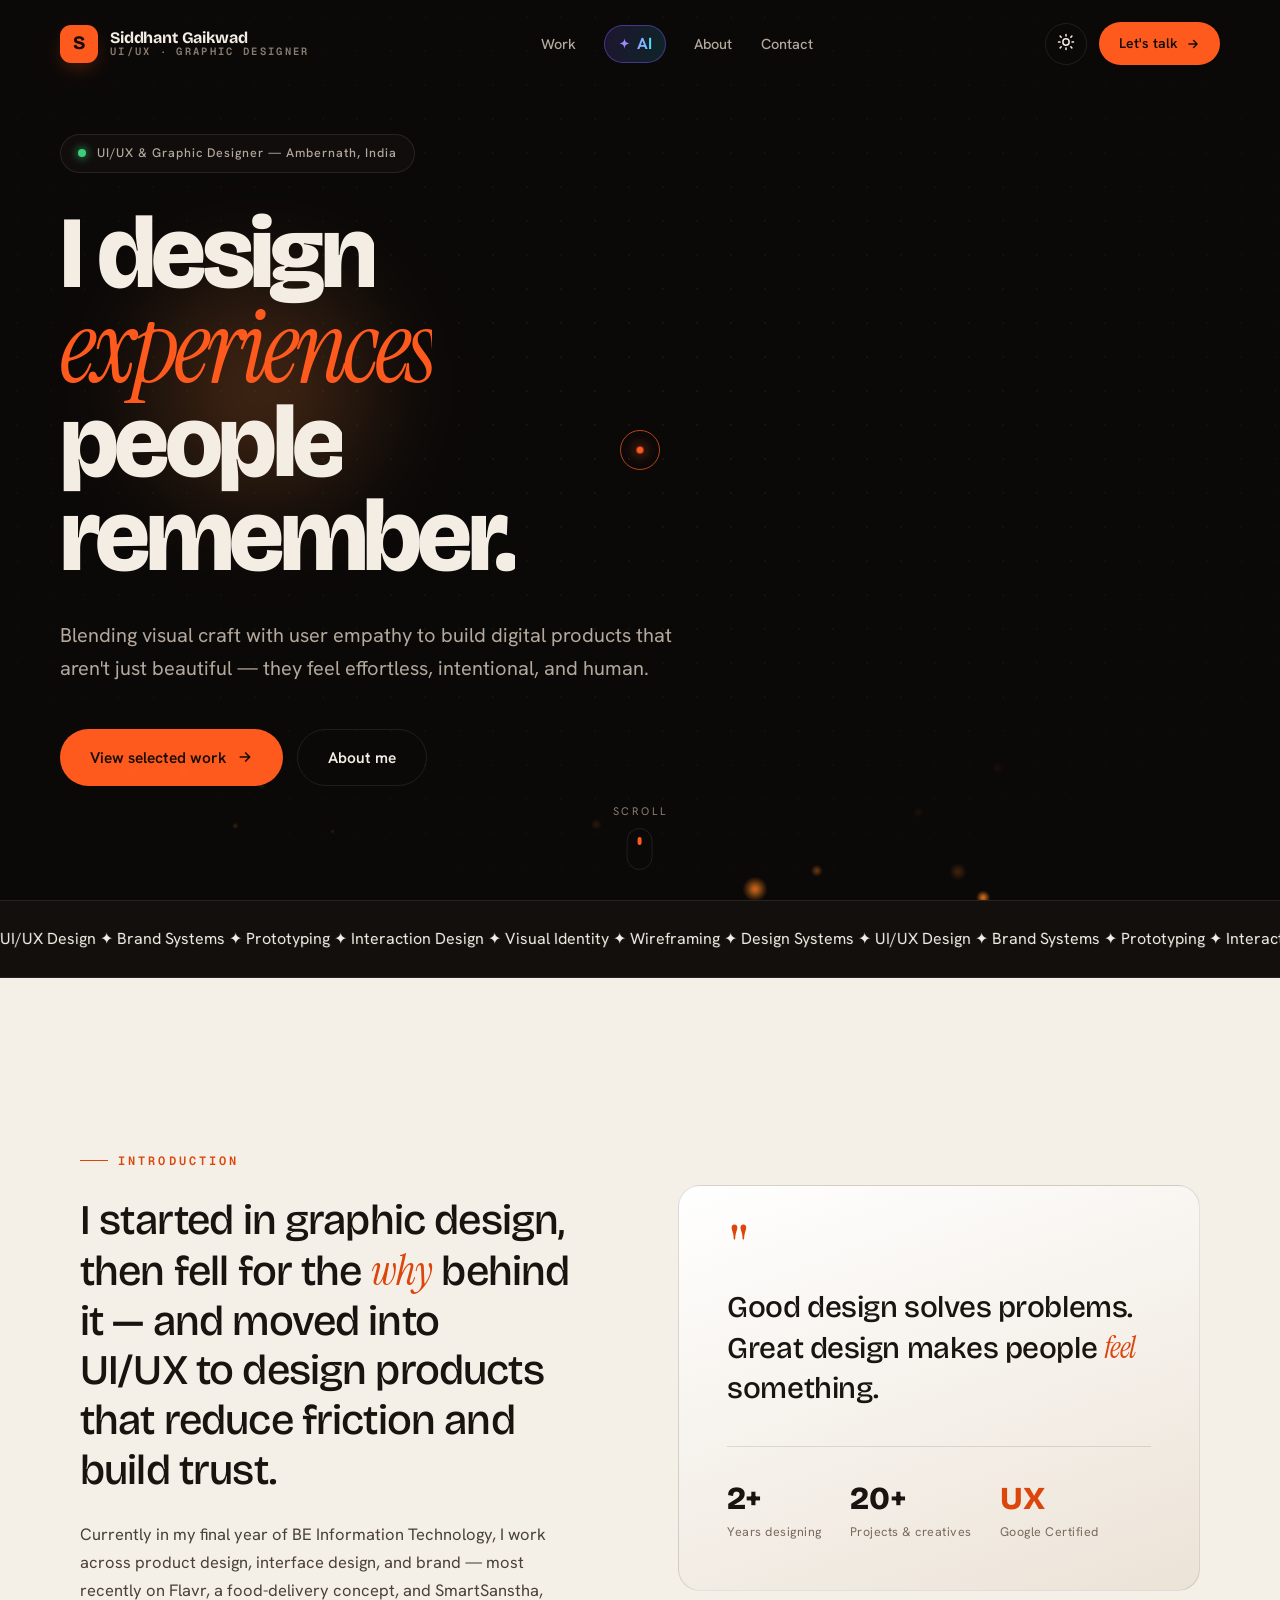
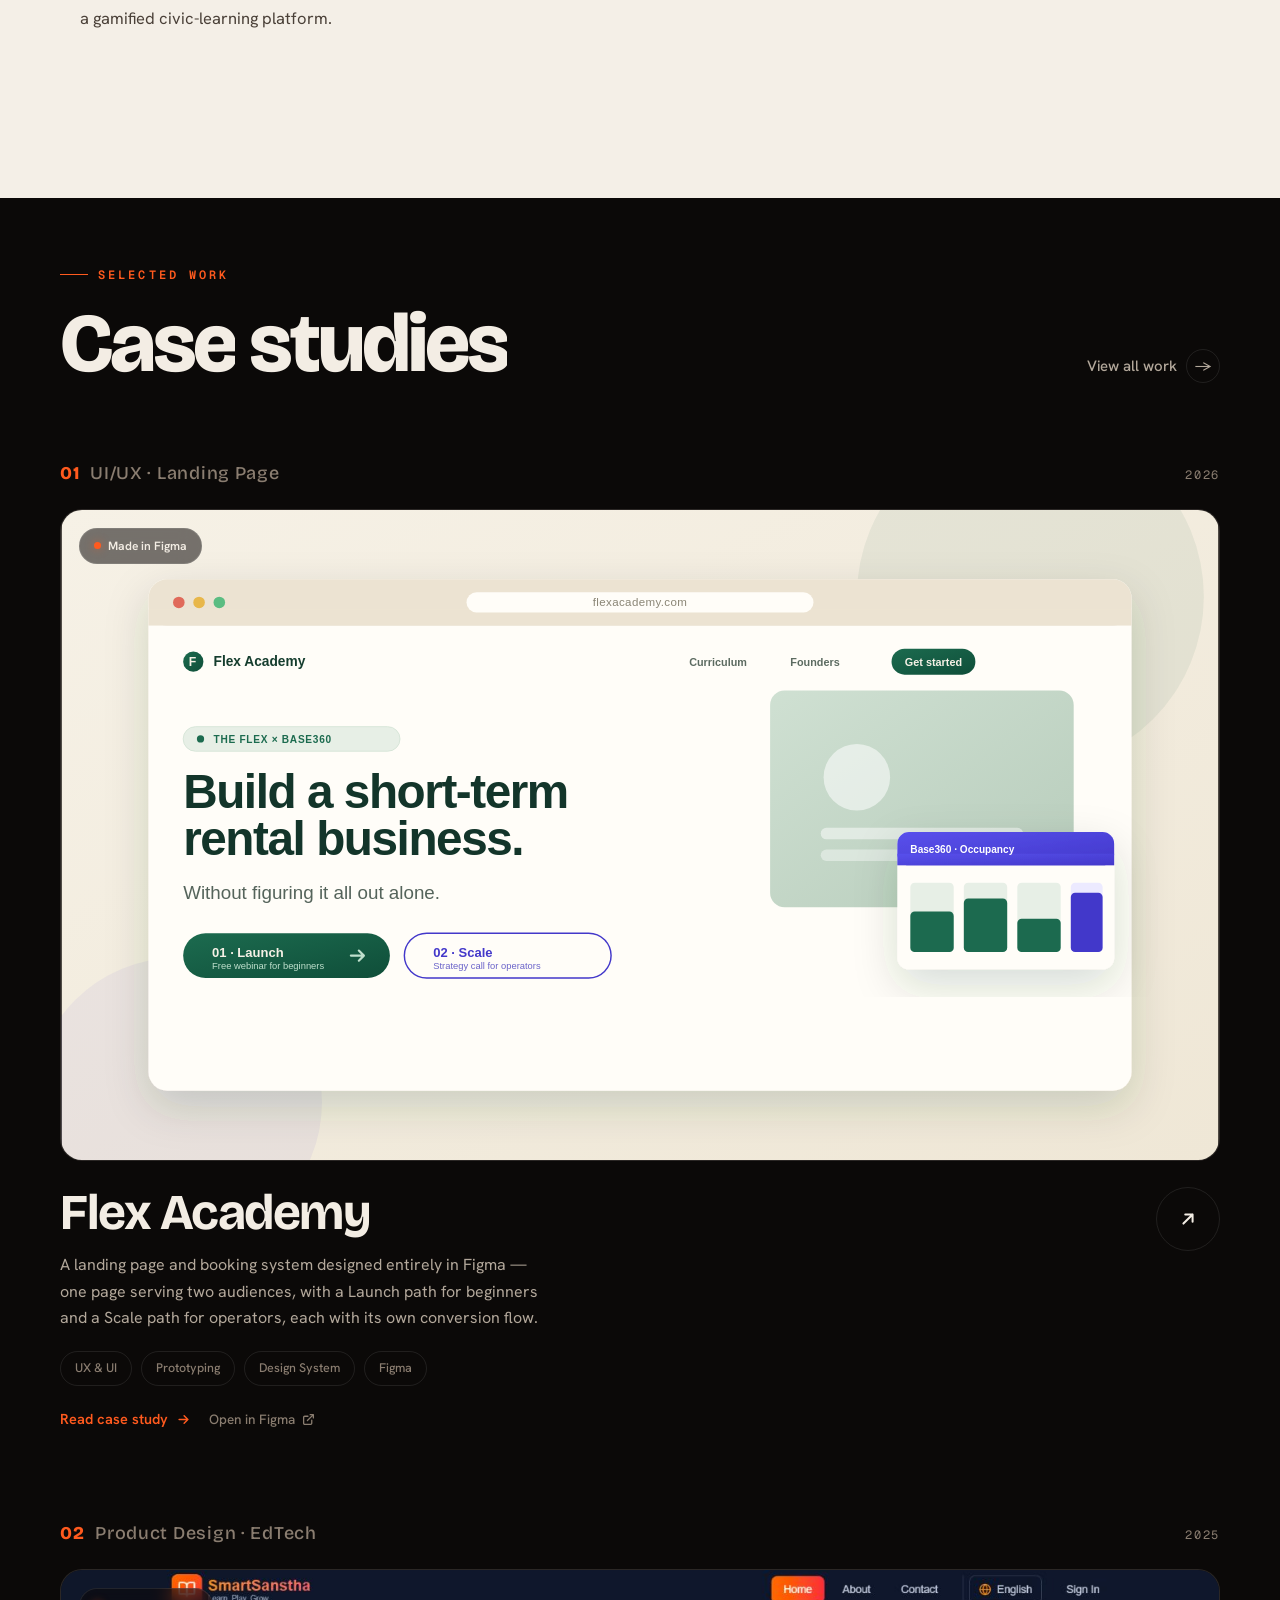
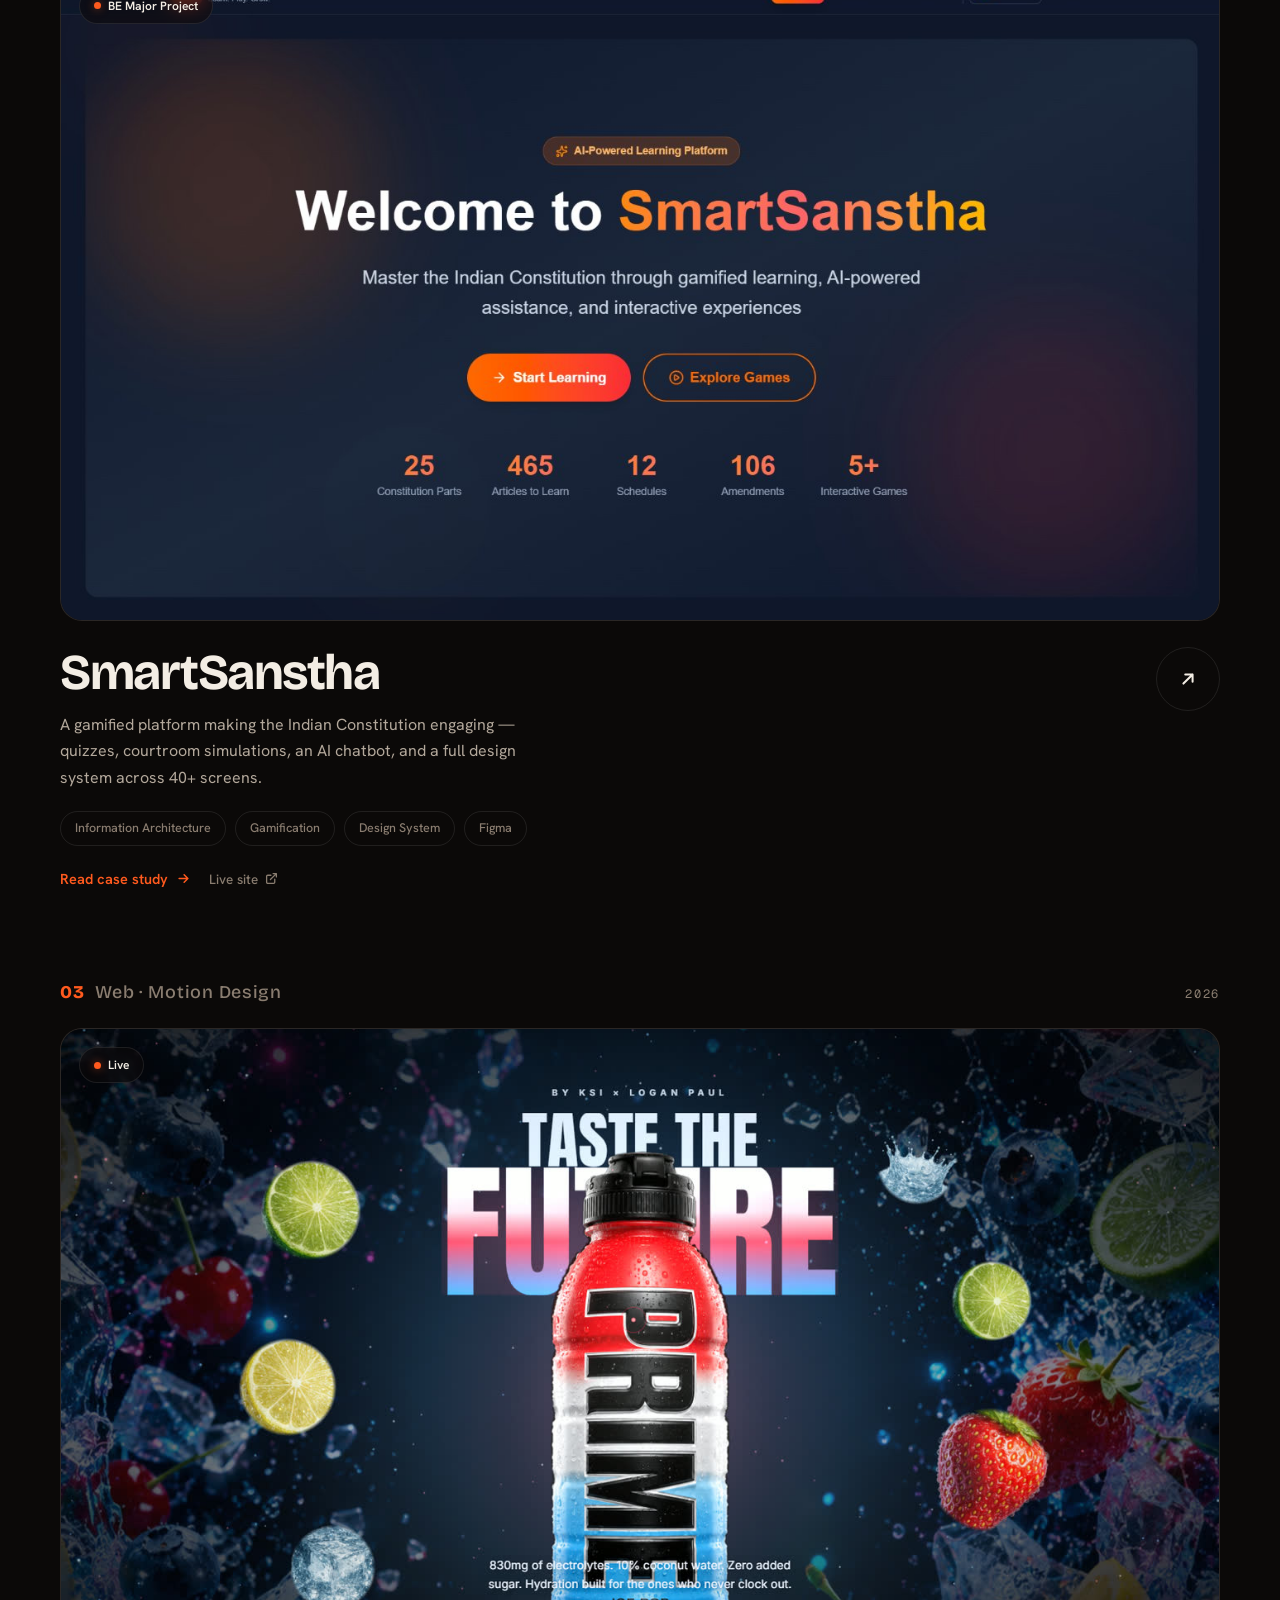
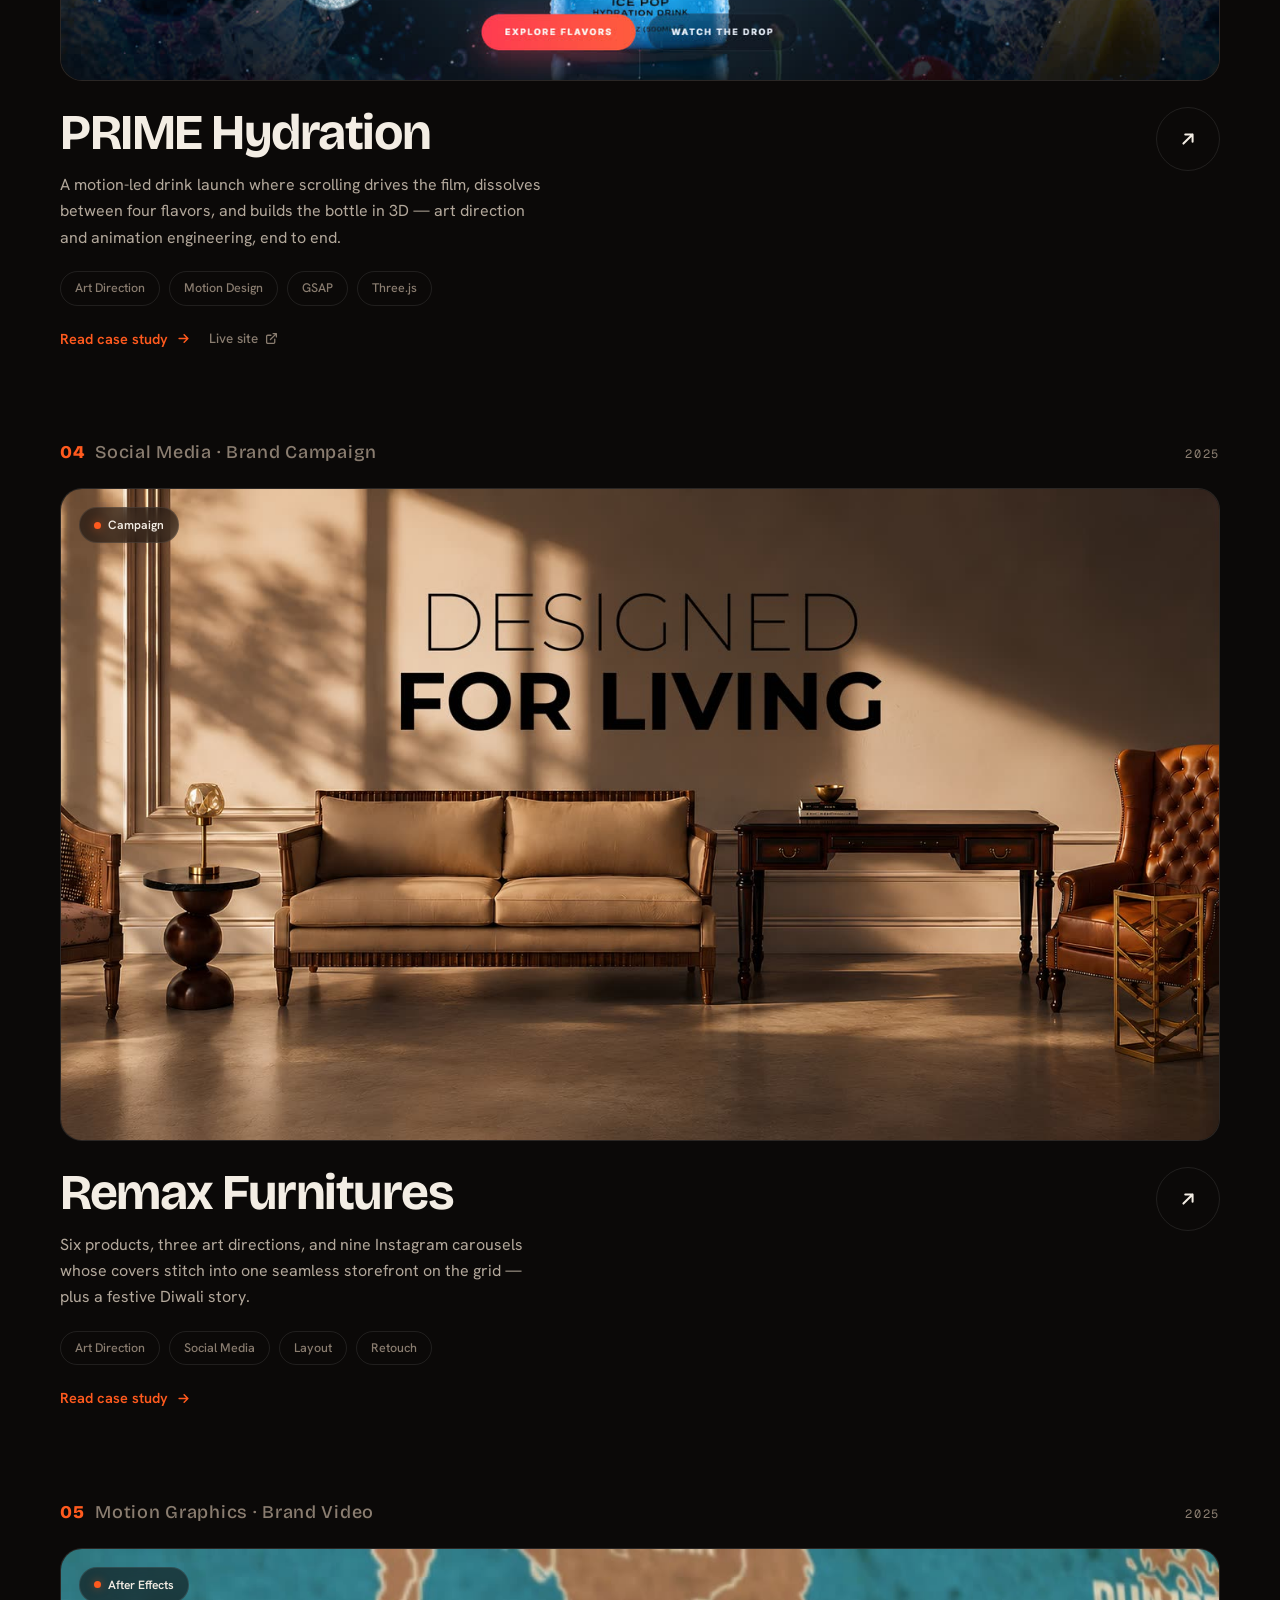
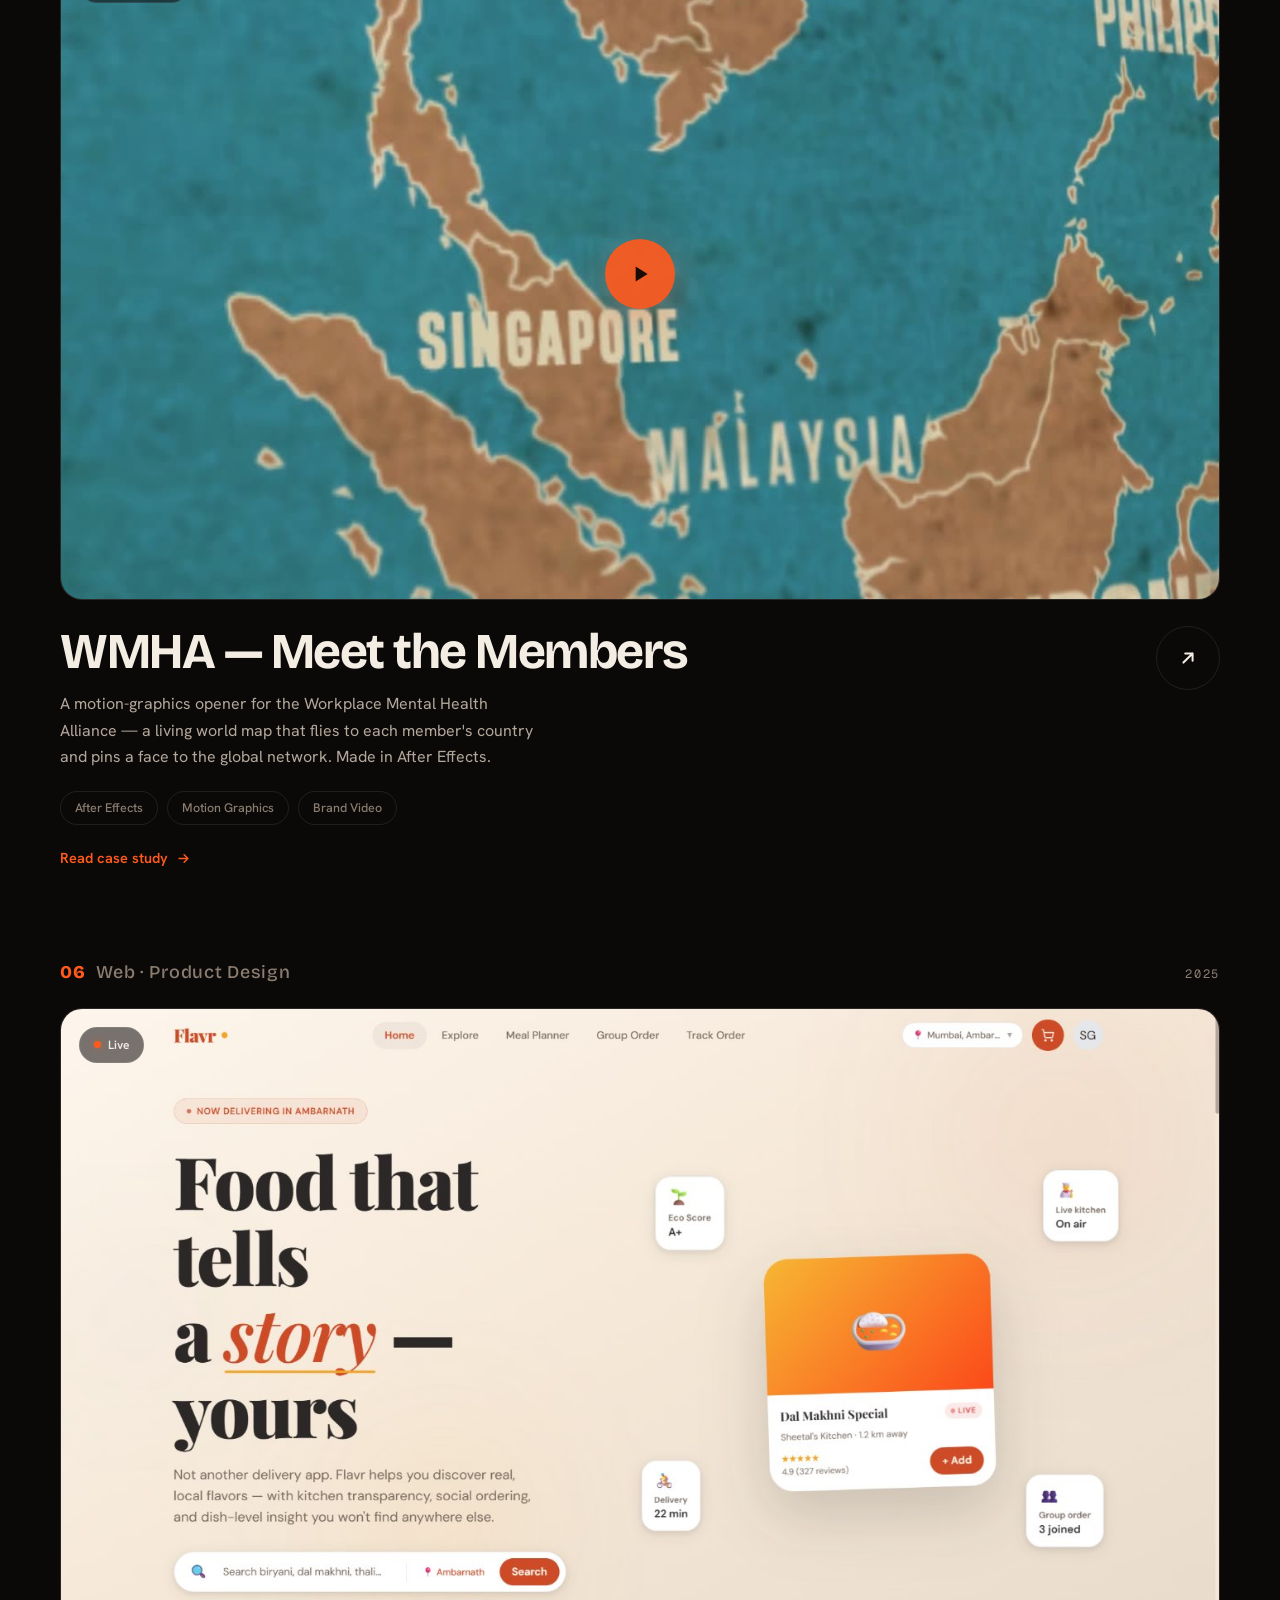
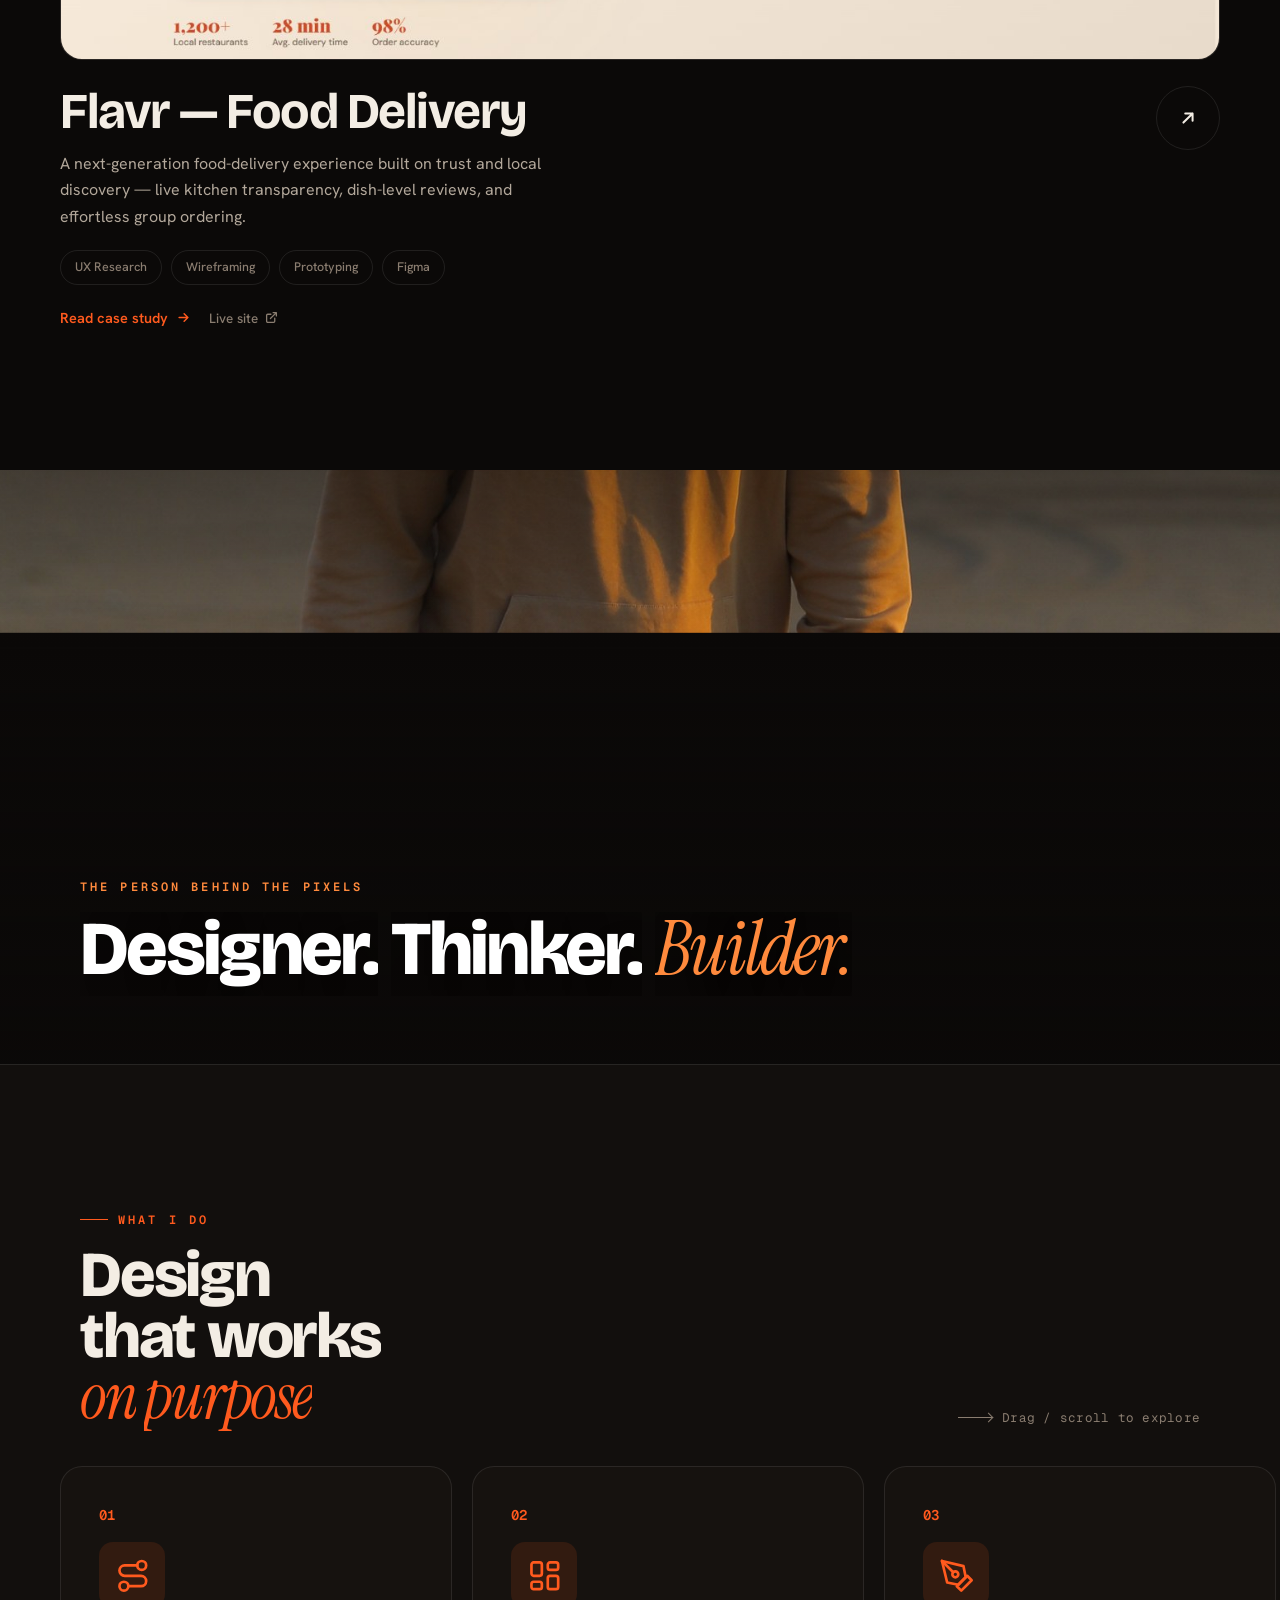
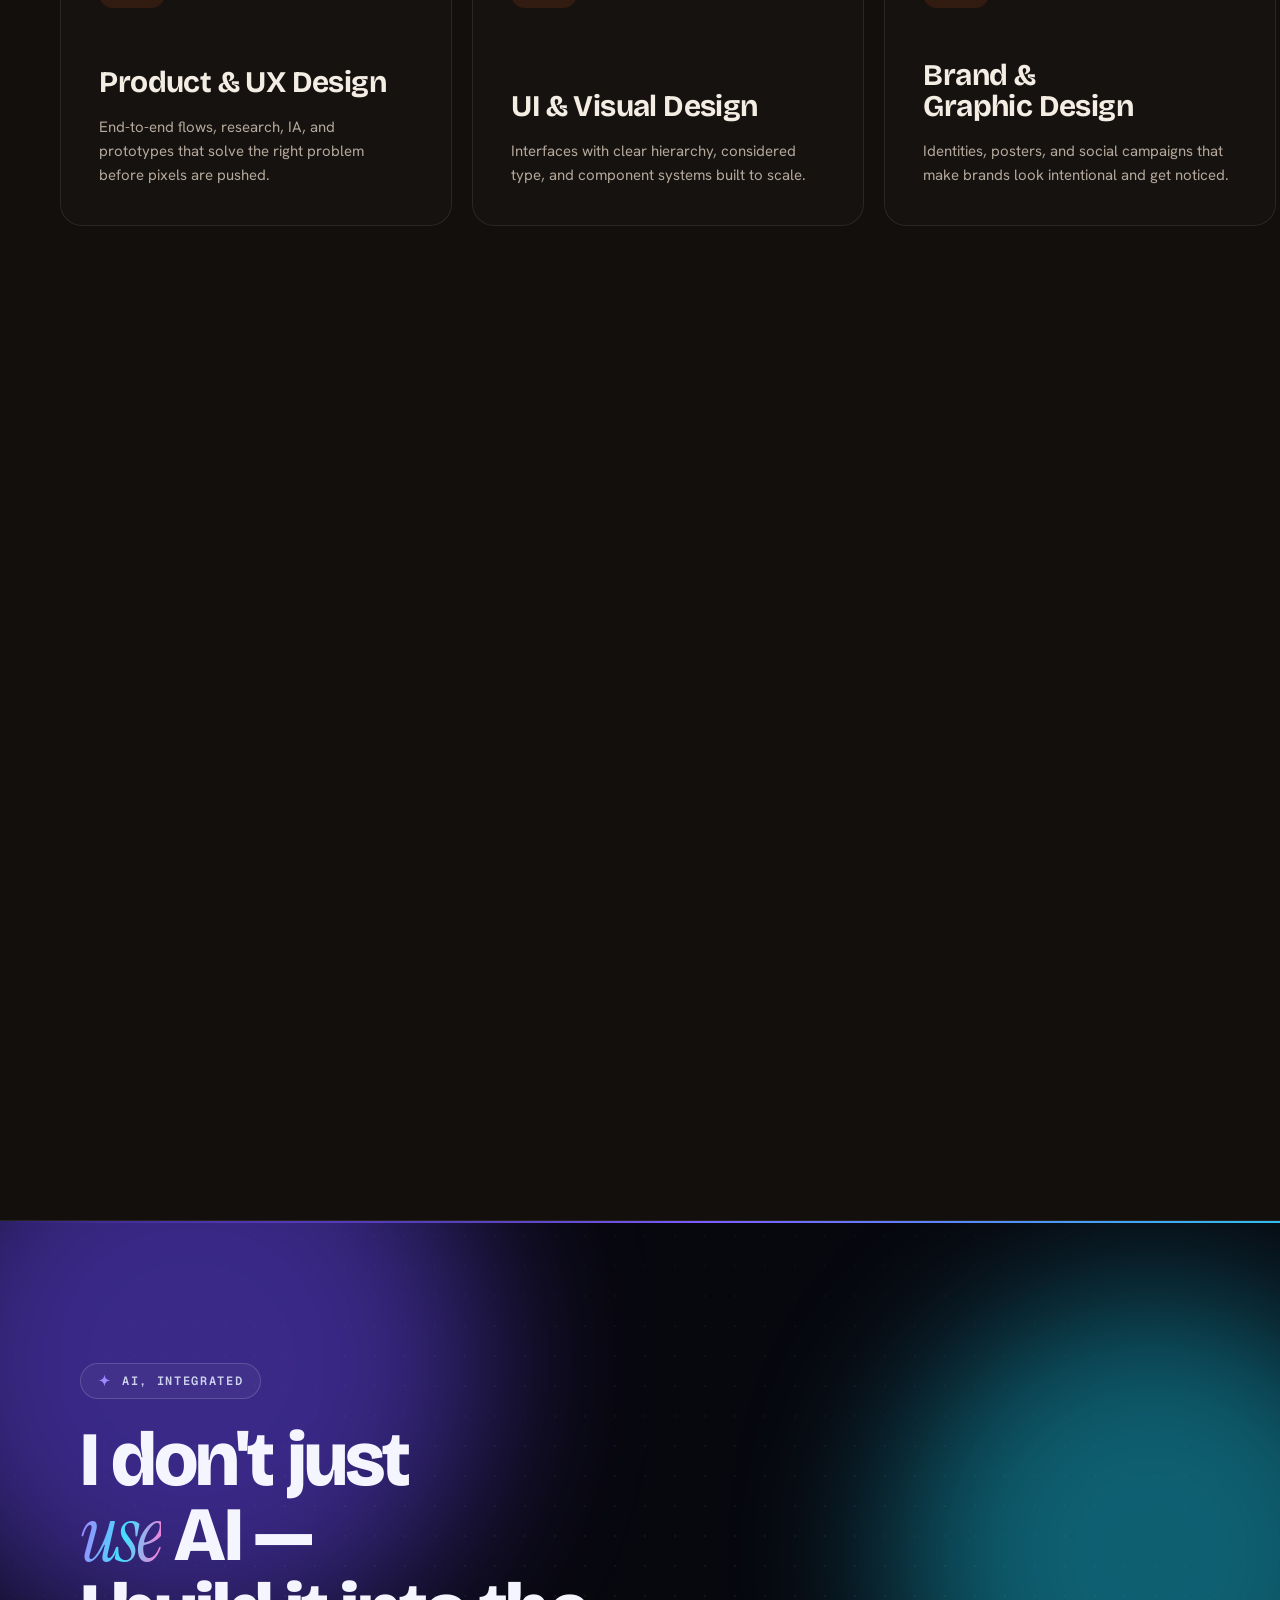
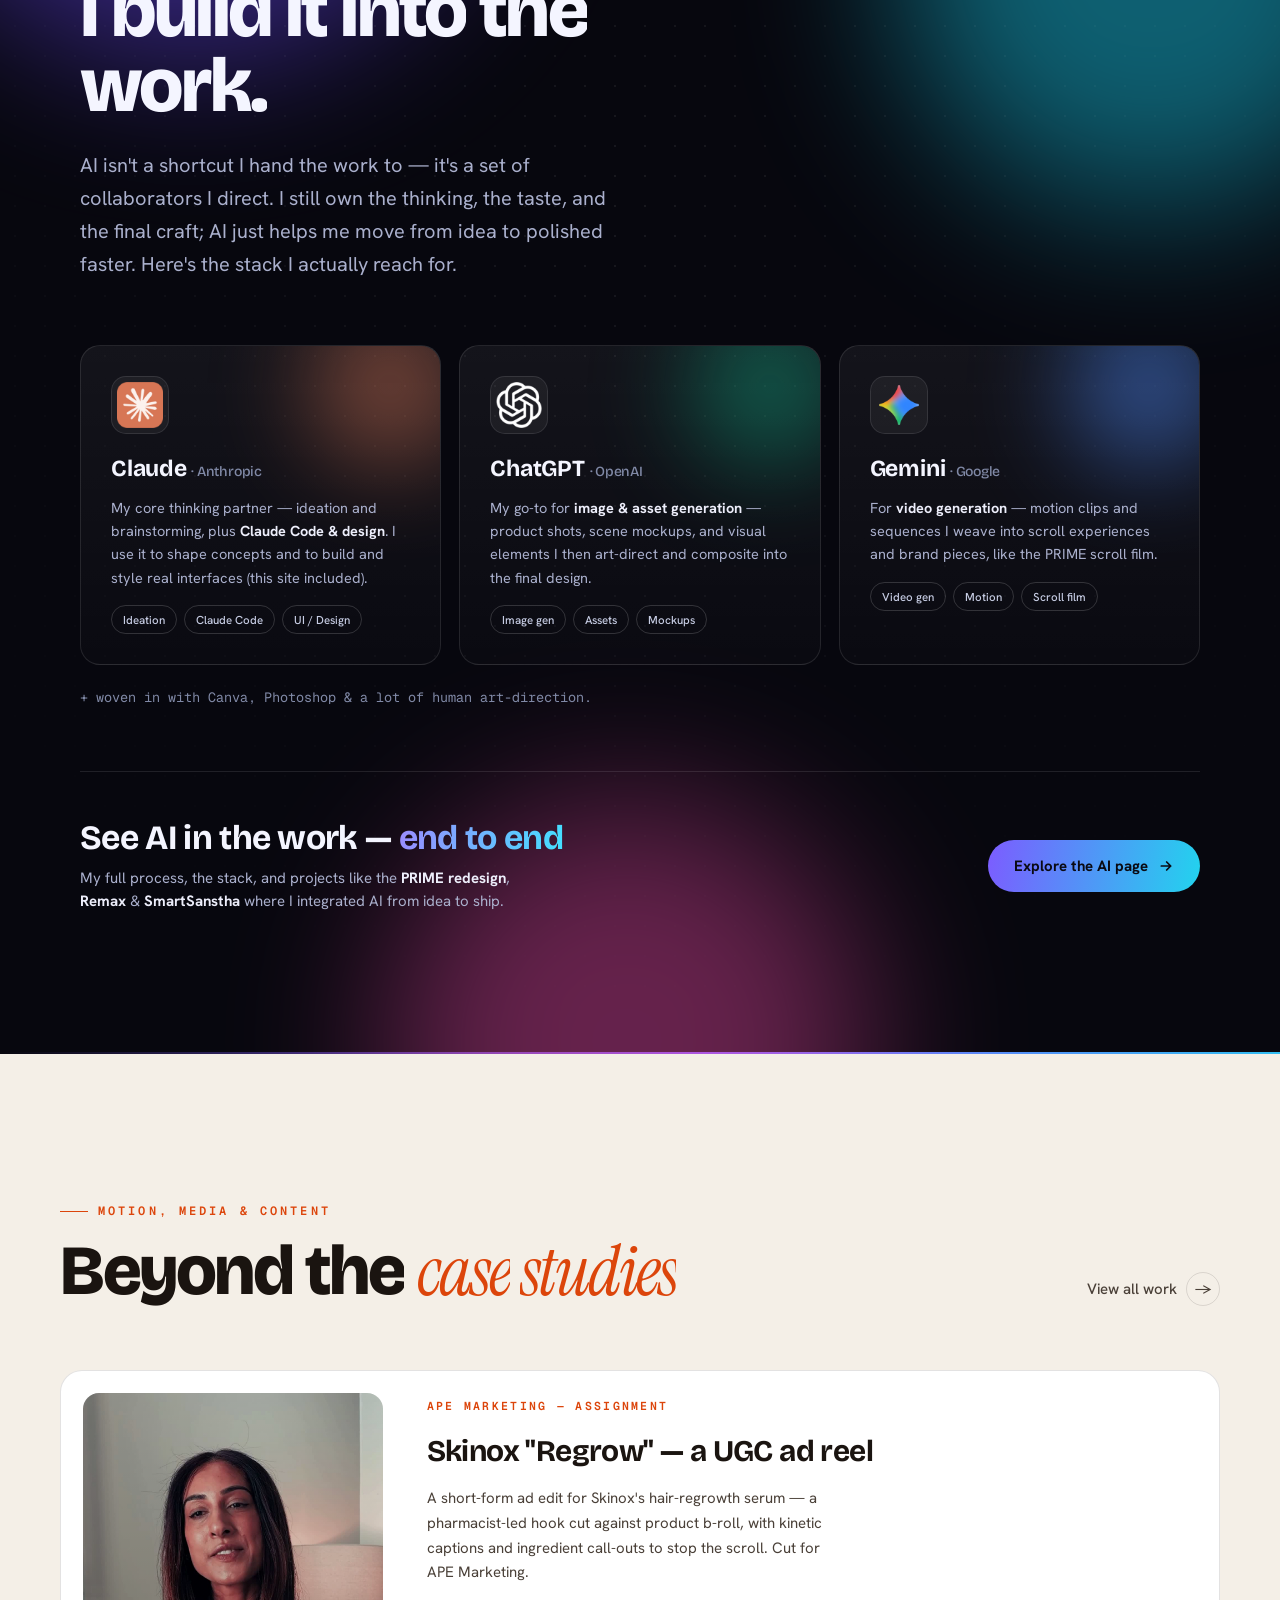
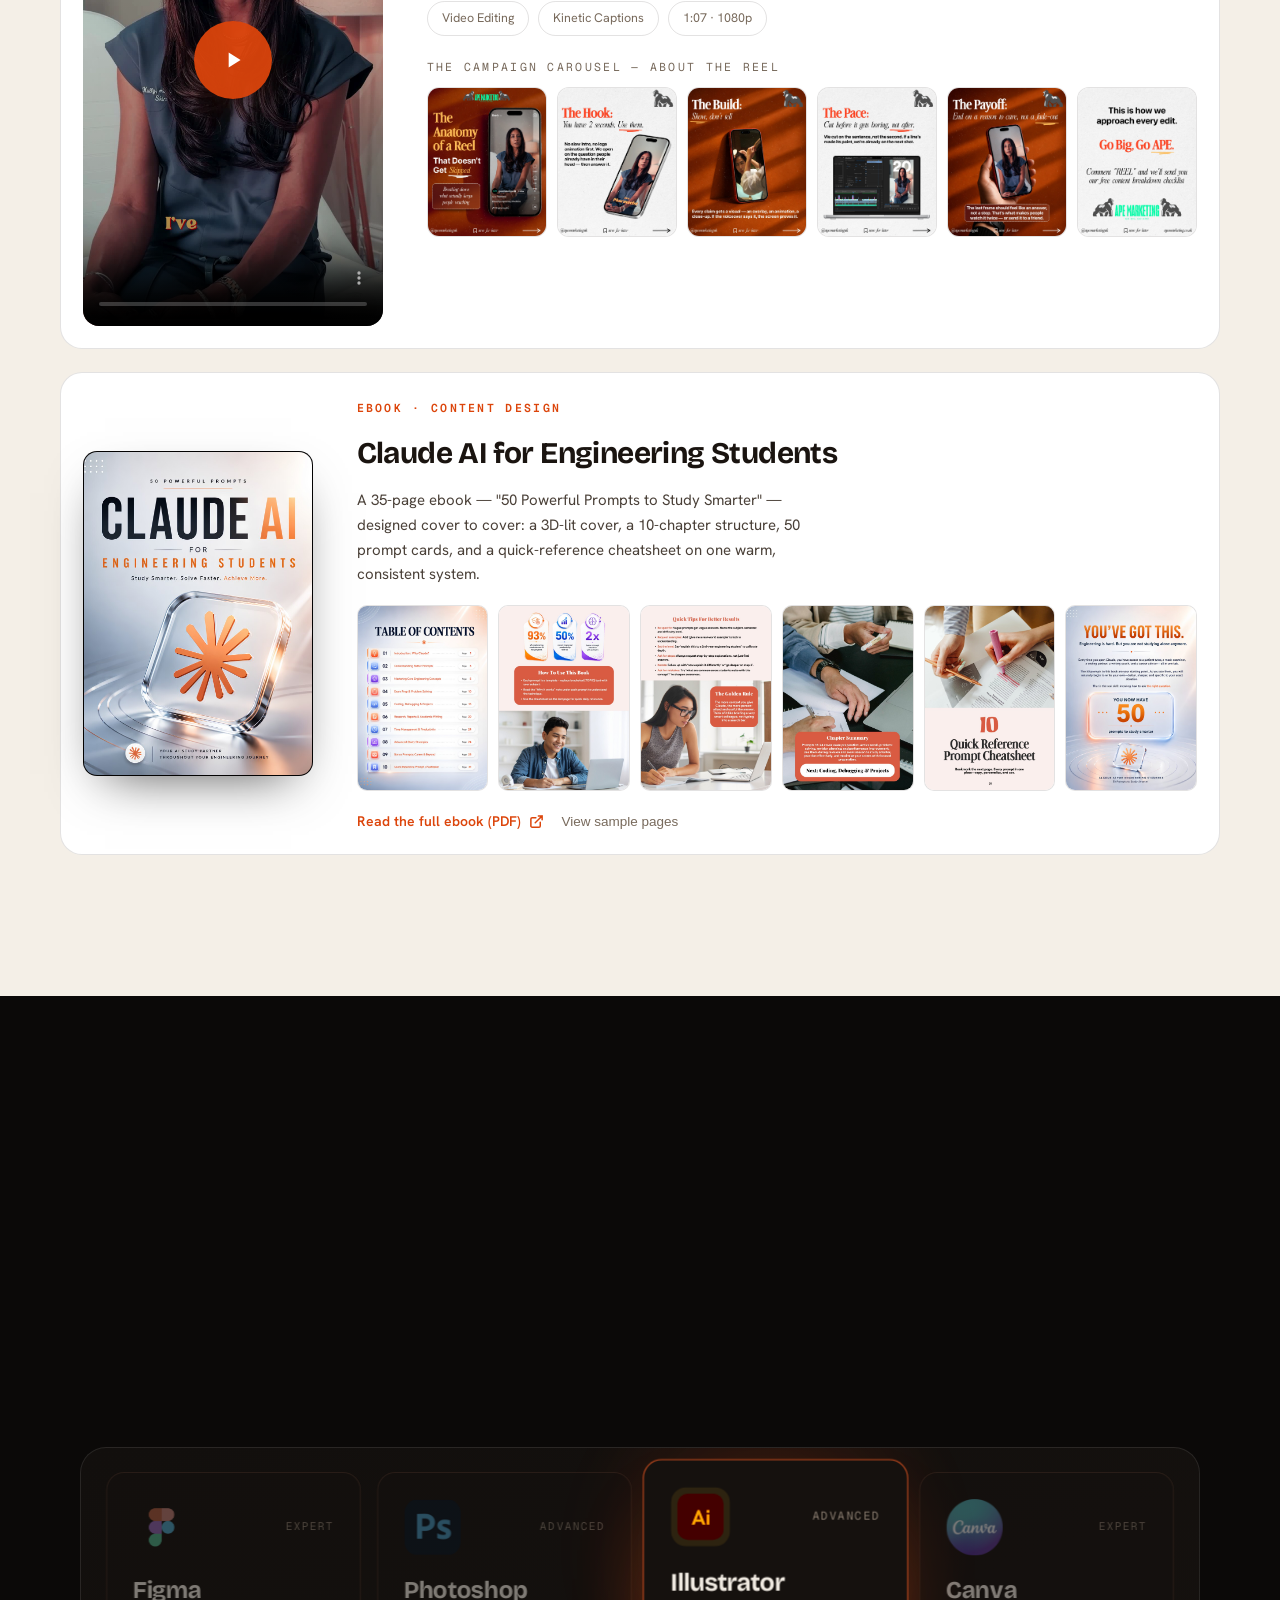
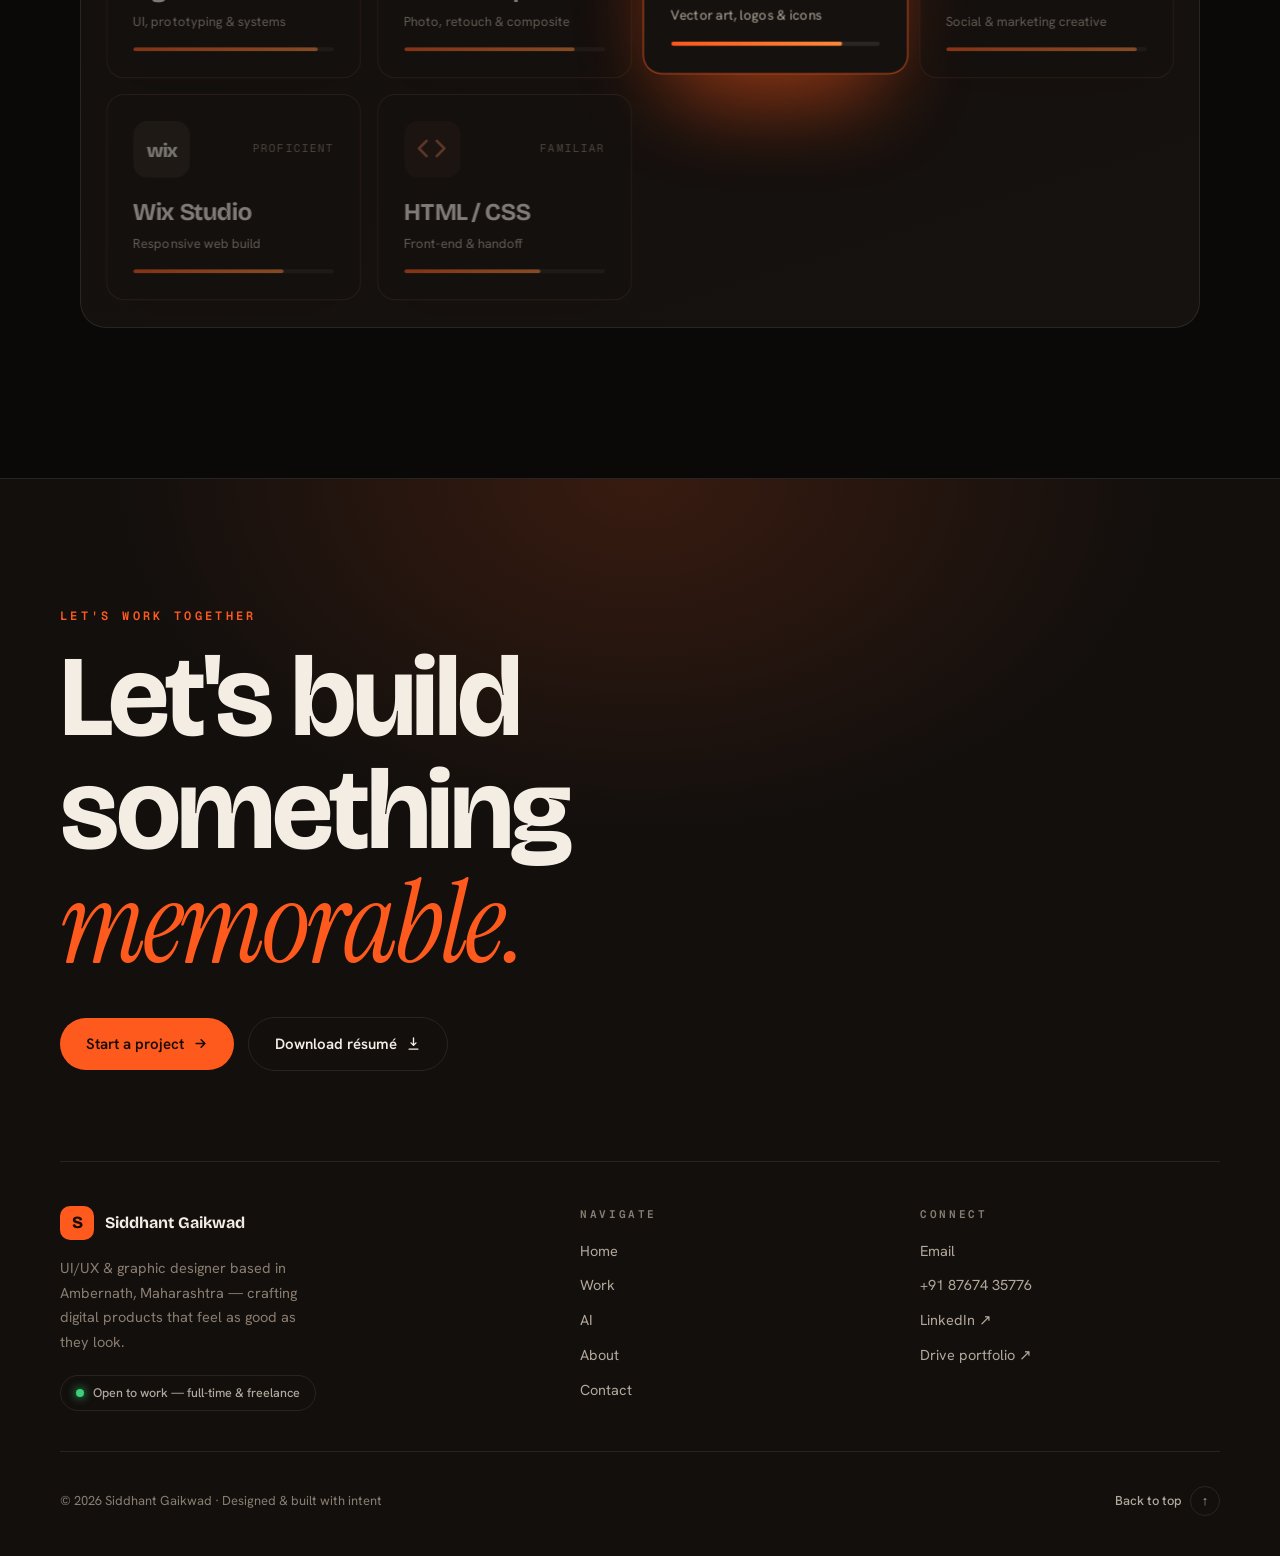
==== commit 13e78e3c: "Use real Figma/Photoshop/Canva logos in home Tools section + AI page logo strip Co-Authored-By: Clau" ====
--- a/index.html
+++ b/index.html
@@ -554,9 +554,7 @@
 
       <div data-tool data-cursor="Figma" style="position:relative;border:1px solid var(--line);border-radius:18px;padding:clamp(18px,2vw,26px);background:var(--surface);display:flex;flex-direction:column;gap:16px;min-height:clamp(158px,19vh,205px);opacity:.5;will-change:transform,opacity">
         <div style="display:flex;align-items:center;justify-content:space-between;gap:12px">
-          <div data-tool-mark style="width:clamp(46px,5vw,56px);height:clamp(46px,5vw,56px);border-radius:14px;overflow:hidden;background:rgba(255,90,30,.10);position:relative">
-            <svg viewBox="0 0 38 57" style="position:absolute;inset:0;margin:auto;width:40%;height:58%" aria-hidden="true"><path d="M19 28.5a9.5 9.5 0 1 1 19 0 9.5 9.5 0 1 1-19 0z" fill="#1ABCFE"/><path d="M0 47.5A9.5 9.5 0 0 1 9.5 38H19v9.5a9.5 9.5 0 1 1-19 0z" fill="#0ACF83"/><path d="M19 0v19h9.5a9.5 9.5 0 1 0 0-19H19z" fill="#FF7262"/><path d="M0 9.5A9.5 9.5 0 0 0 9.5 19H19V0H9.5A9.5 9.5 0 0 0 0 9.5z" fill="#F24E1E"/><path d="M0 28.5A9.5 9.5 0 0 0 9.5 38H19V19H9.5A9.5 9.5 0 0 0 0 28.5z" fill="#A259FF"/></svg>
-          </div>
+          <div data-tool-mark style="width:clamp(46px,5vw,56px);height:clamp(46px,5vw,56px);border-radius:14px;overflow:hidden;position:relative"><img src="assets/ai/figma.png" alt="Figma" style="position:absolute;inset:0;width:100%;height:100%;object-fit:contain;padding:9px"></div>
           <span style="font-family:var(--font-mono);font-size:11px;letter-spacing:.1em;text-transform:uppercase;color:var(--muted)">Expert</span>
         </div>
         <div style="margin-top:auto">
@@ -568,9 +566,7 @@
 
       <div data-tool data-cursor="Photoshop" style="position:relative;border:1px solid var(--line);border-radius:18px;padding:clamp(18px,2vw,26px);background:var(--surface);display:flex;flex-direction:column;gap:16px;min-height:clamp(158px,19vh,205px);opacity:.5;will-change:transform,opacity">
         <div style="display:flex;align-items:center;justify-content:space-between;gap:12px">
-          <div data-tool-mark style="width:clamp(46px,5vw,56px);height:clamp(46px,5vw,56px);border-radius:14px;overflow:hidden;background:rgba(74,168,255,.10);position:relative">
-            <svg viewBox="0 0 56 56" style="position:absolute;inset:0;width:100%;height:100%" aria-hidden="true"><rect x="6" y="6" width="44" height="44" rx="10" fill="#001E36"/><text x="28" y="36" text-anchor="middle" font-size="20" font-weight="700" fill="#31A8FF" style="font-family:var(--font-sans)">Ps</text></svg>
-          </div>
+          <div data-tool-mark style="width:clamp(46px,5vw,56px);height:clamp(46px,5vw,56px);border-radius:14px;overflow:hidden;position:relative"><img src="assets/ai/photoshop.png" alt="Photoshop" style="position:absolute;inset:0;width:100%;height:100%;object-fit:cover"></div>
           <span style="font-family:var(--font-mono);font-size:11px;letter-spacing:.1em;text-transform:uppercase;color:var(--muted)">Advanced</span>
         </div>
         <div style="margin-top:auto">
@@ -596,9 +592,7 @@
 
       <div data-tool data-cursor="Canva" style="position:relative;border:1px solid var(--line);border-radius:18px;padding:clamp(18px,2vw,26px);background:var(--surface);display:flex;flex-direction:column;gap:16px;min-height:clamp(158px,19vh,205px);opacity:.5;will-change:transform,opacity">
         <div style="display:flex;align-items:center;justify-content:space-between;gap:12px">
-          <div data-tool-mark style="width:clamp(46px,5vw,56px);height:clamp(46px,5vw,56px);border-radius:14px;overflow:hidden;background:rgba(47,212,217,.10);position:relative">
-            <svg viewBox="0 0 56 56" style="position:absolute;inset:0;width:100%;height:100%" aria-hidden="true"><defs><linearGradient id="cnv" x1="0" y1="0" x2="1" y2="1"><stop offset="0" stop-color="#00C4CC"/><stop offset="1" stop-color="#7D2AE8"/></linearGradient></defs><circle cx="28" cy="28" r="22" fill="url(#cnv)"/><text x="28" y="37" text-anchor="middle" font-size="26" fill="#fff" font-style="italic" style="font-family:var(--font-serif)">C</text></svg>
-          </div>
+          <div data-tool-mark style="width:clamp(46px,5vw,56px);height:clamp(46px,5vw,56px);border-radius:14px;overflow:hidden;position:relative"><img src="assets/ai/canva.png" alt="Canva" style="position:absolute;inset:0;width:100%;height:100%;object-fit:contain"></div>
           <span style="font-family:var(--font-mono);font-size:11px;letter-spacing:.1em;text-transform:uppercase;color:var(--muted)">Expert</span>
         </div>
         <div style="margin-top:auto">
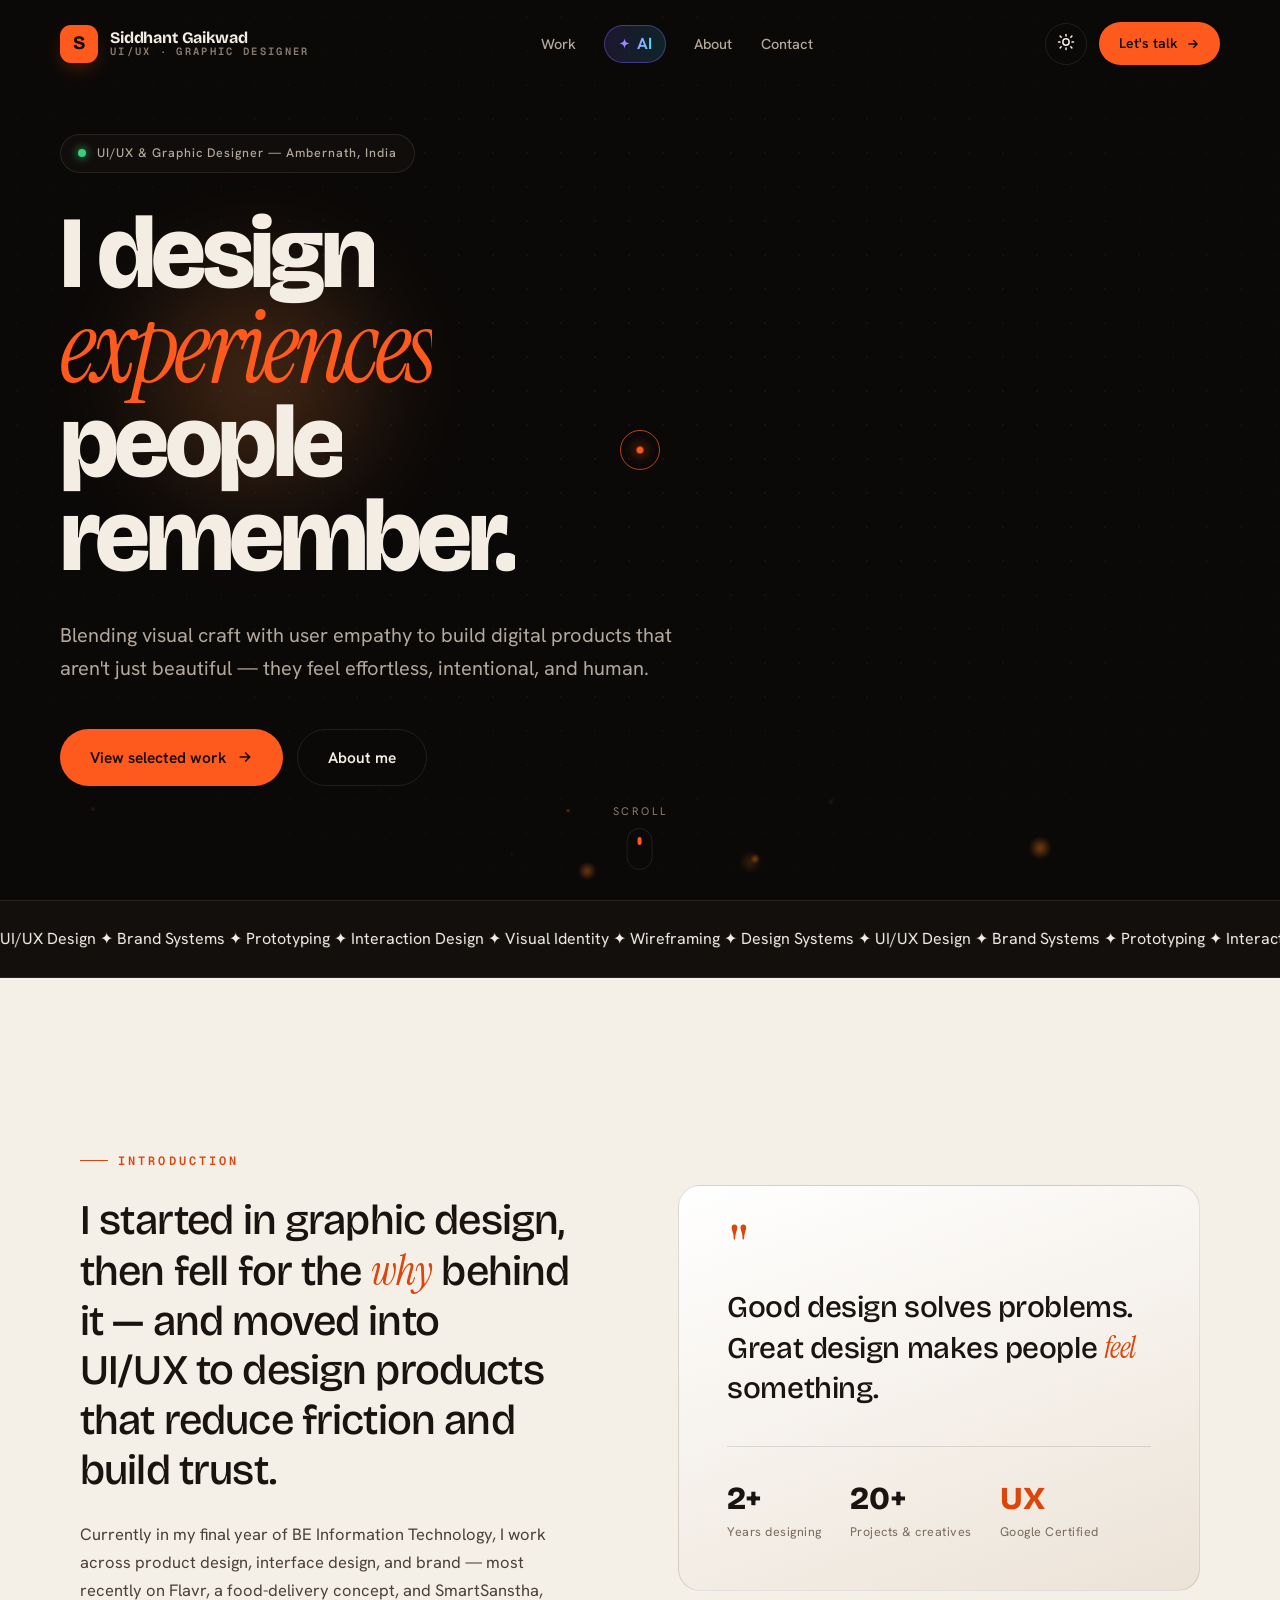
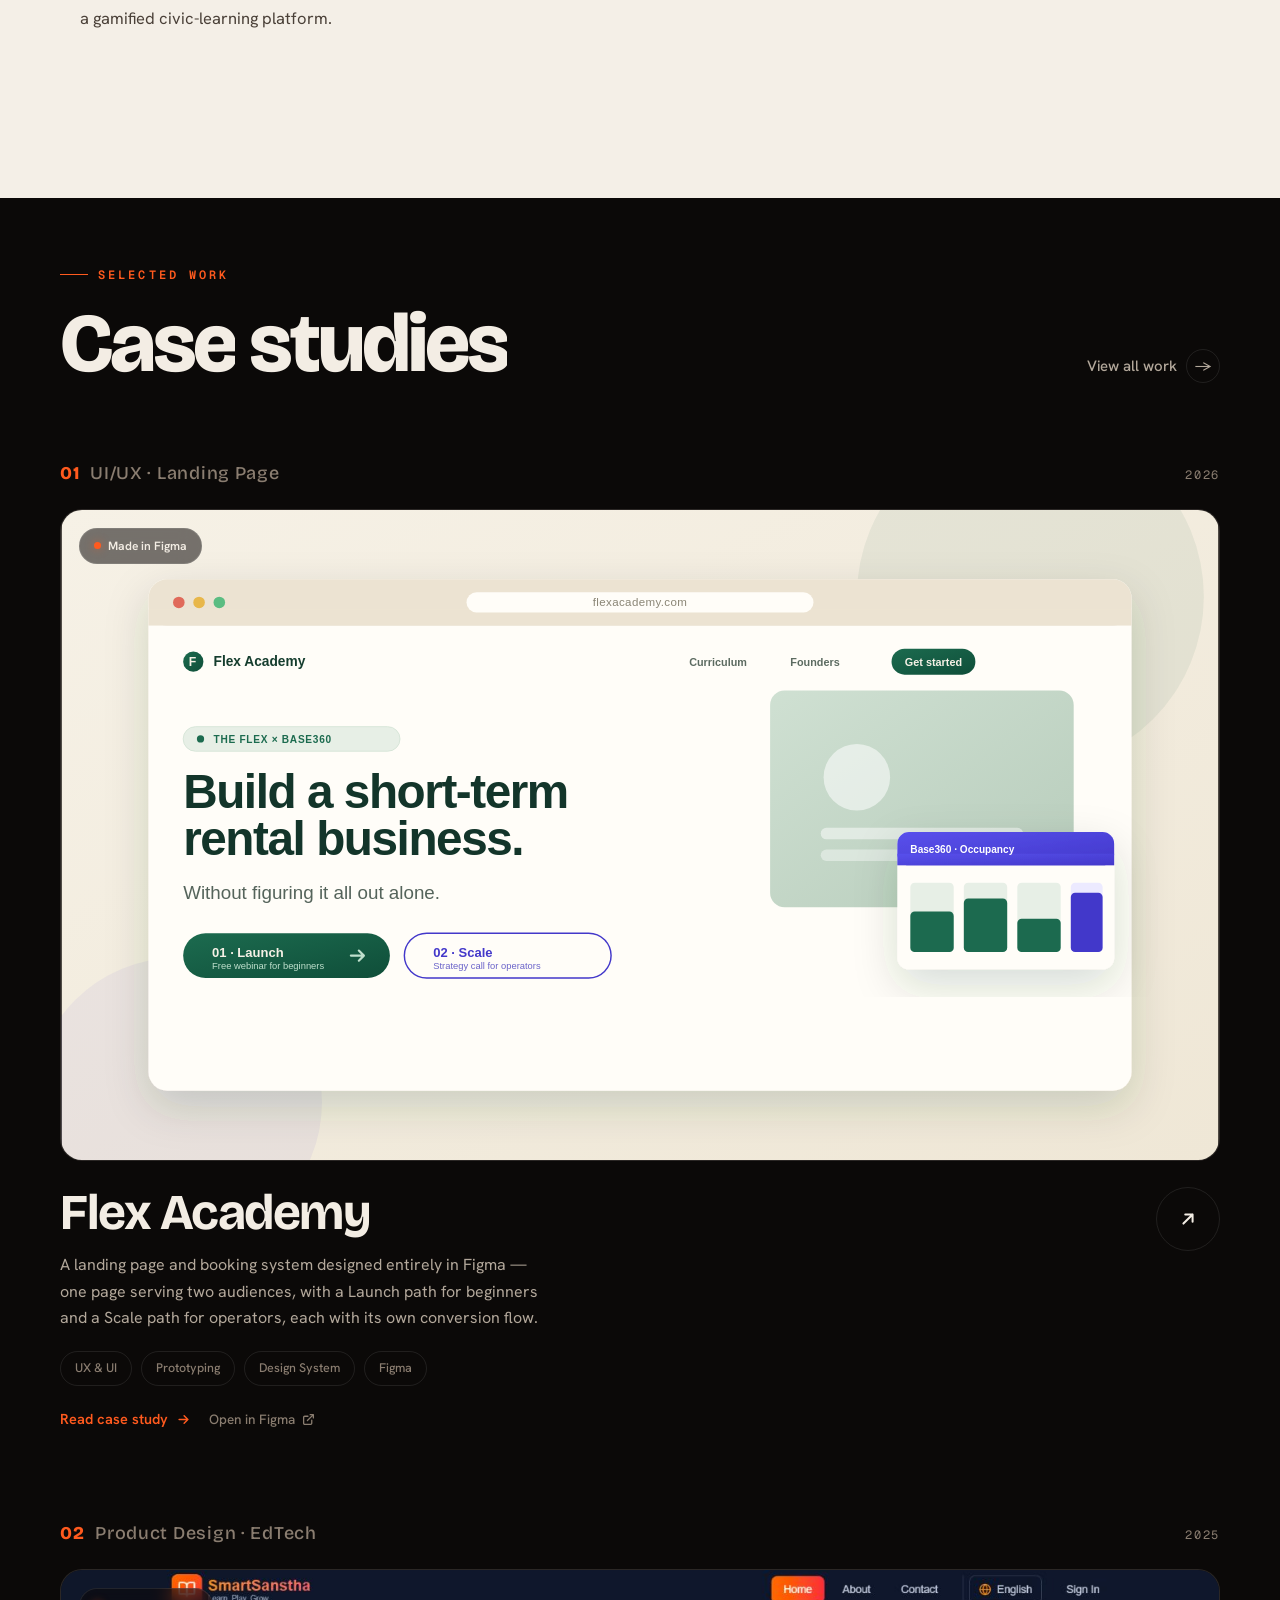
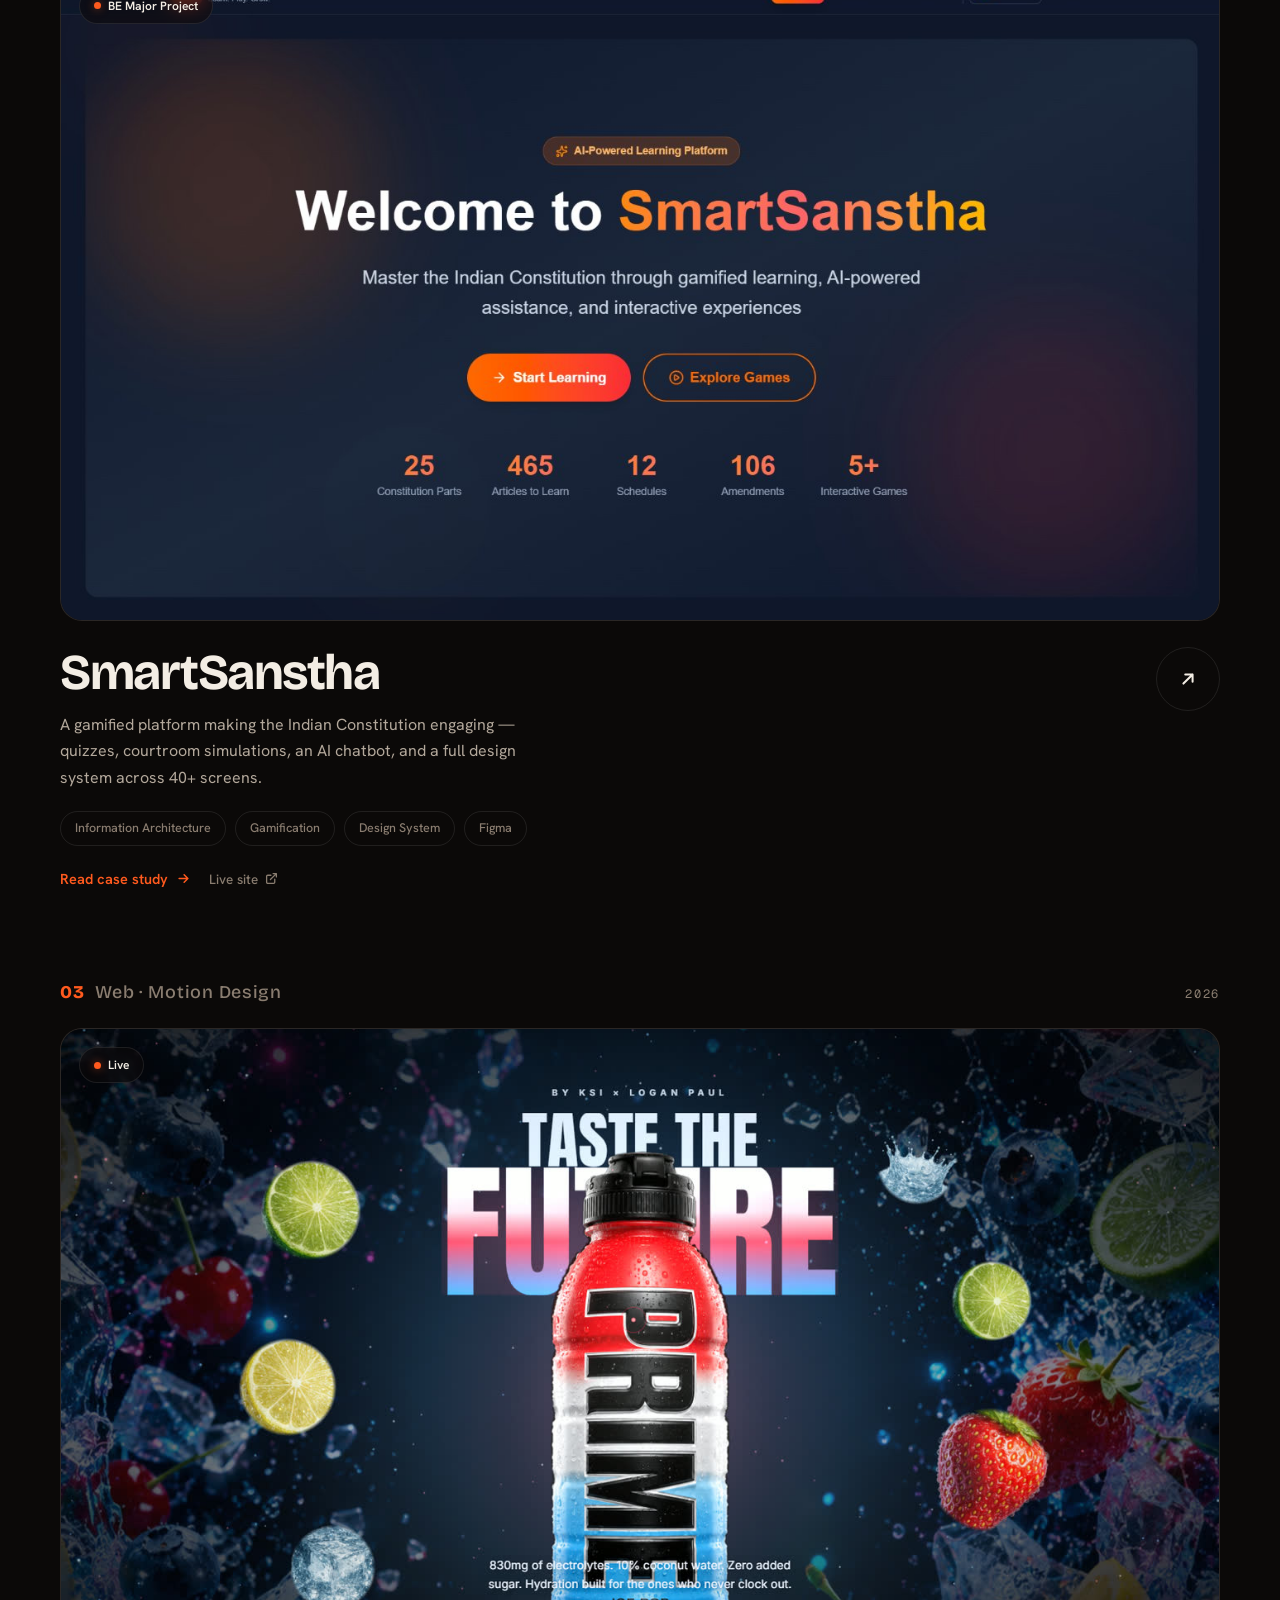
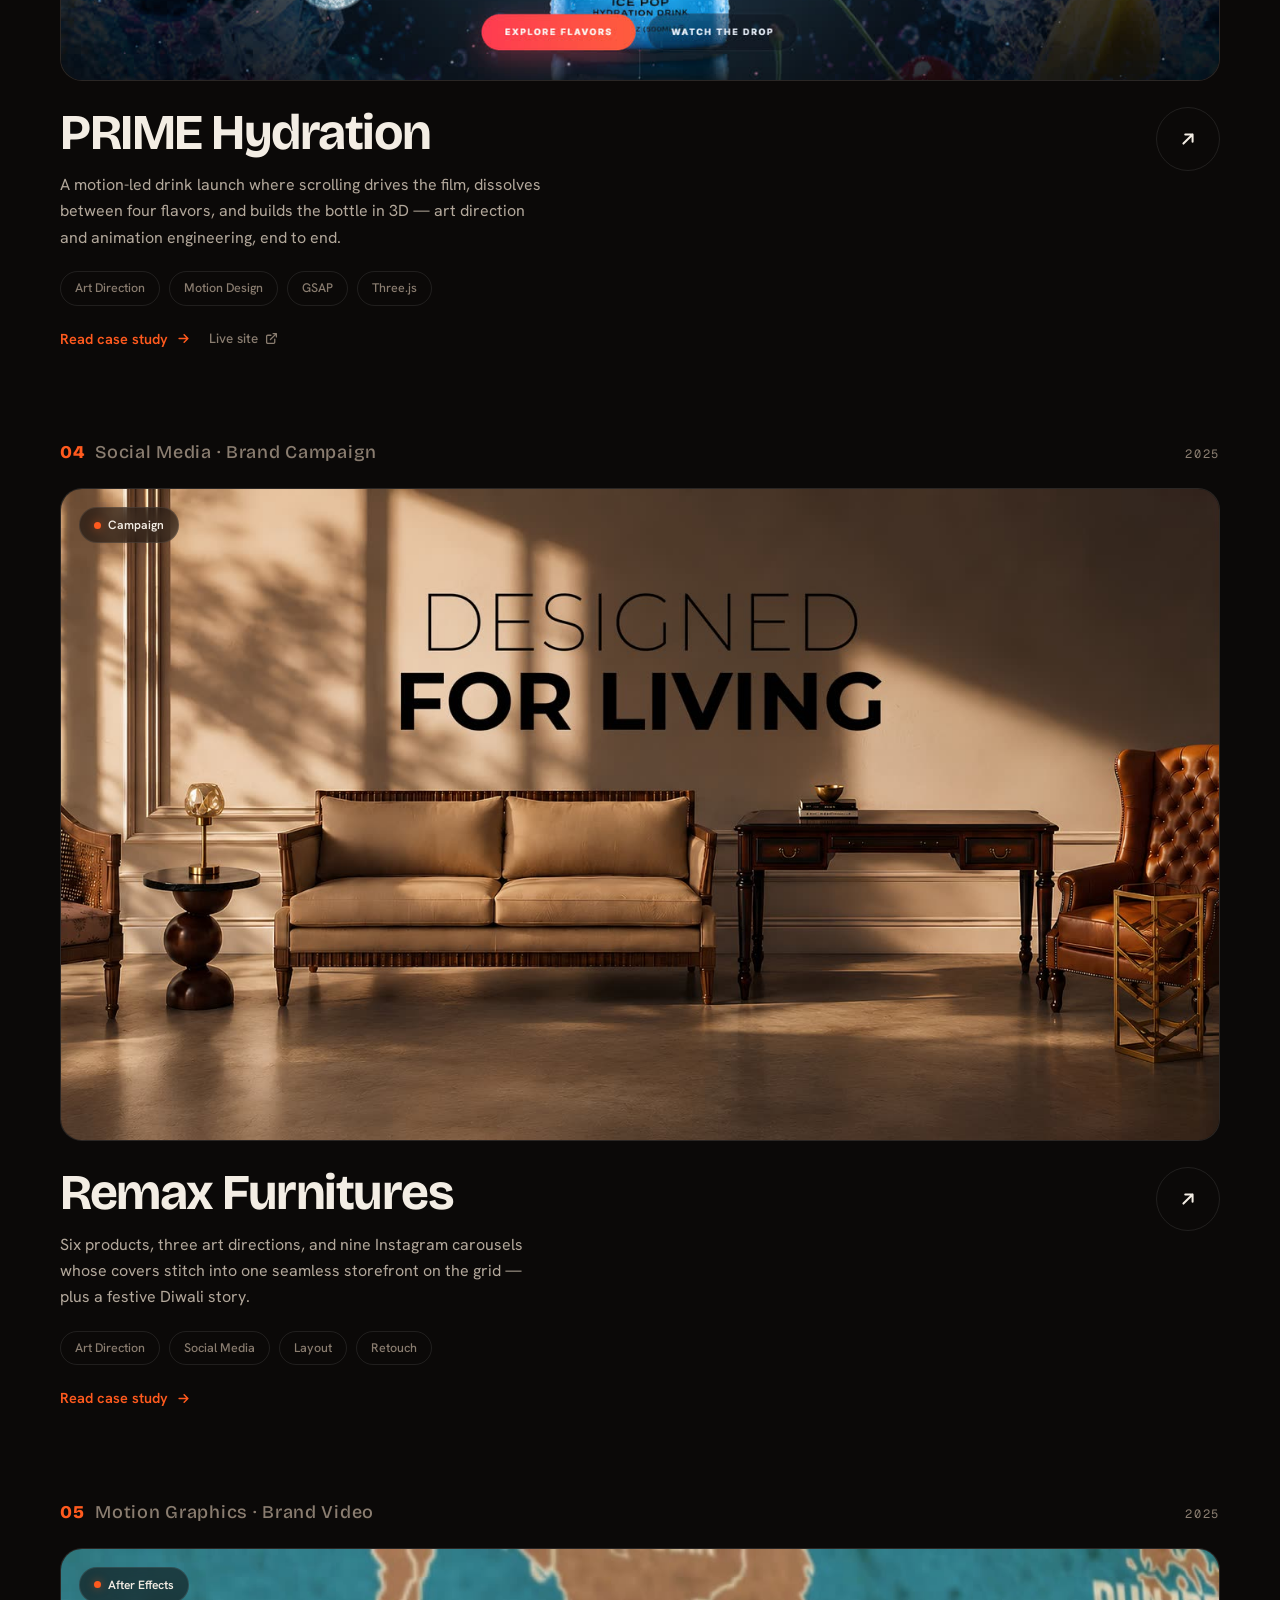
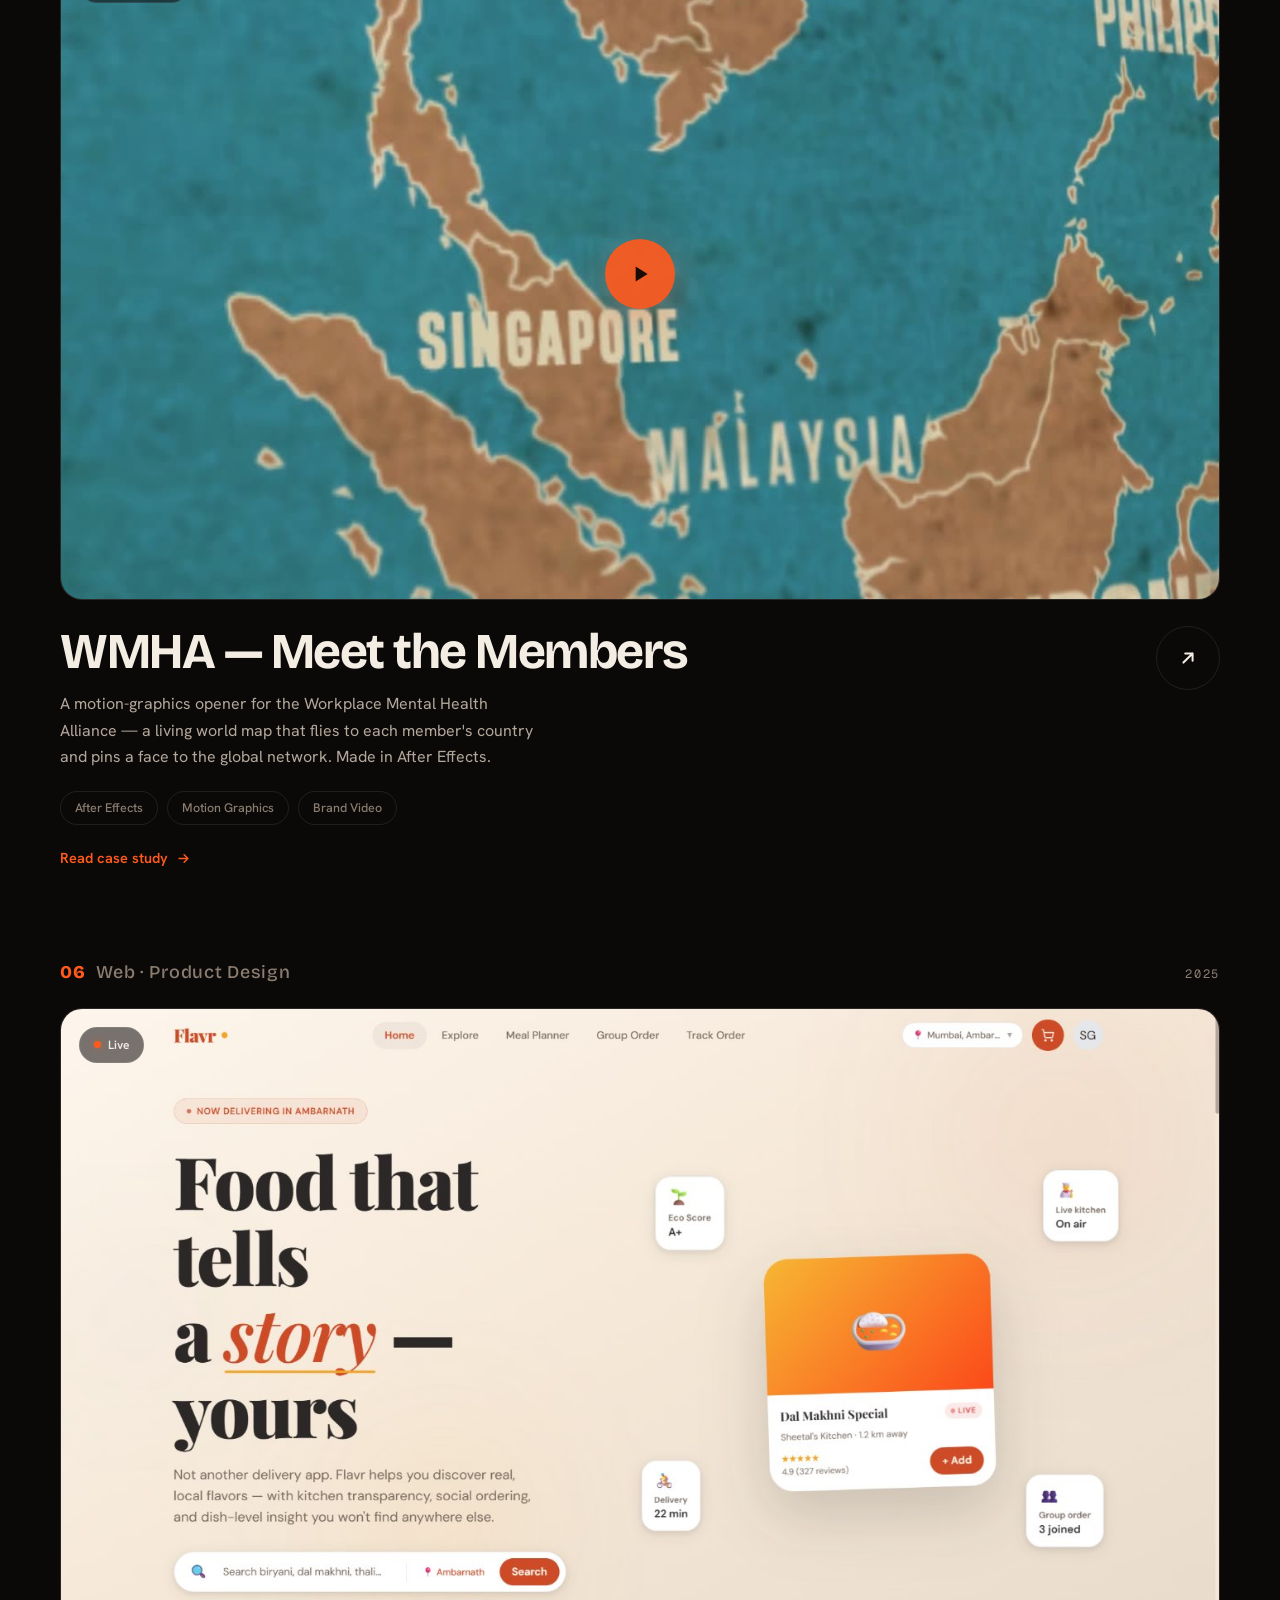
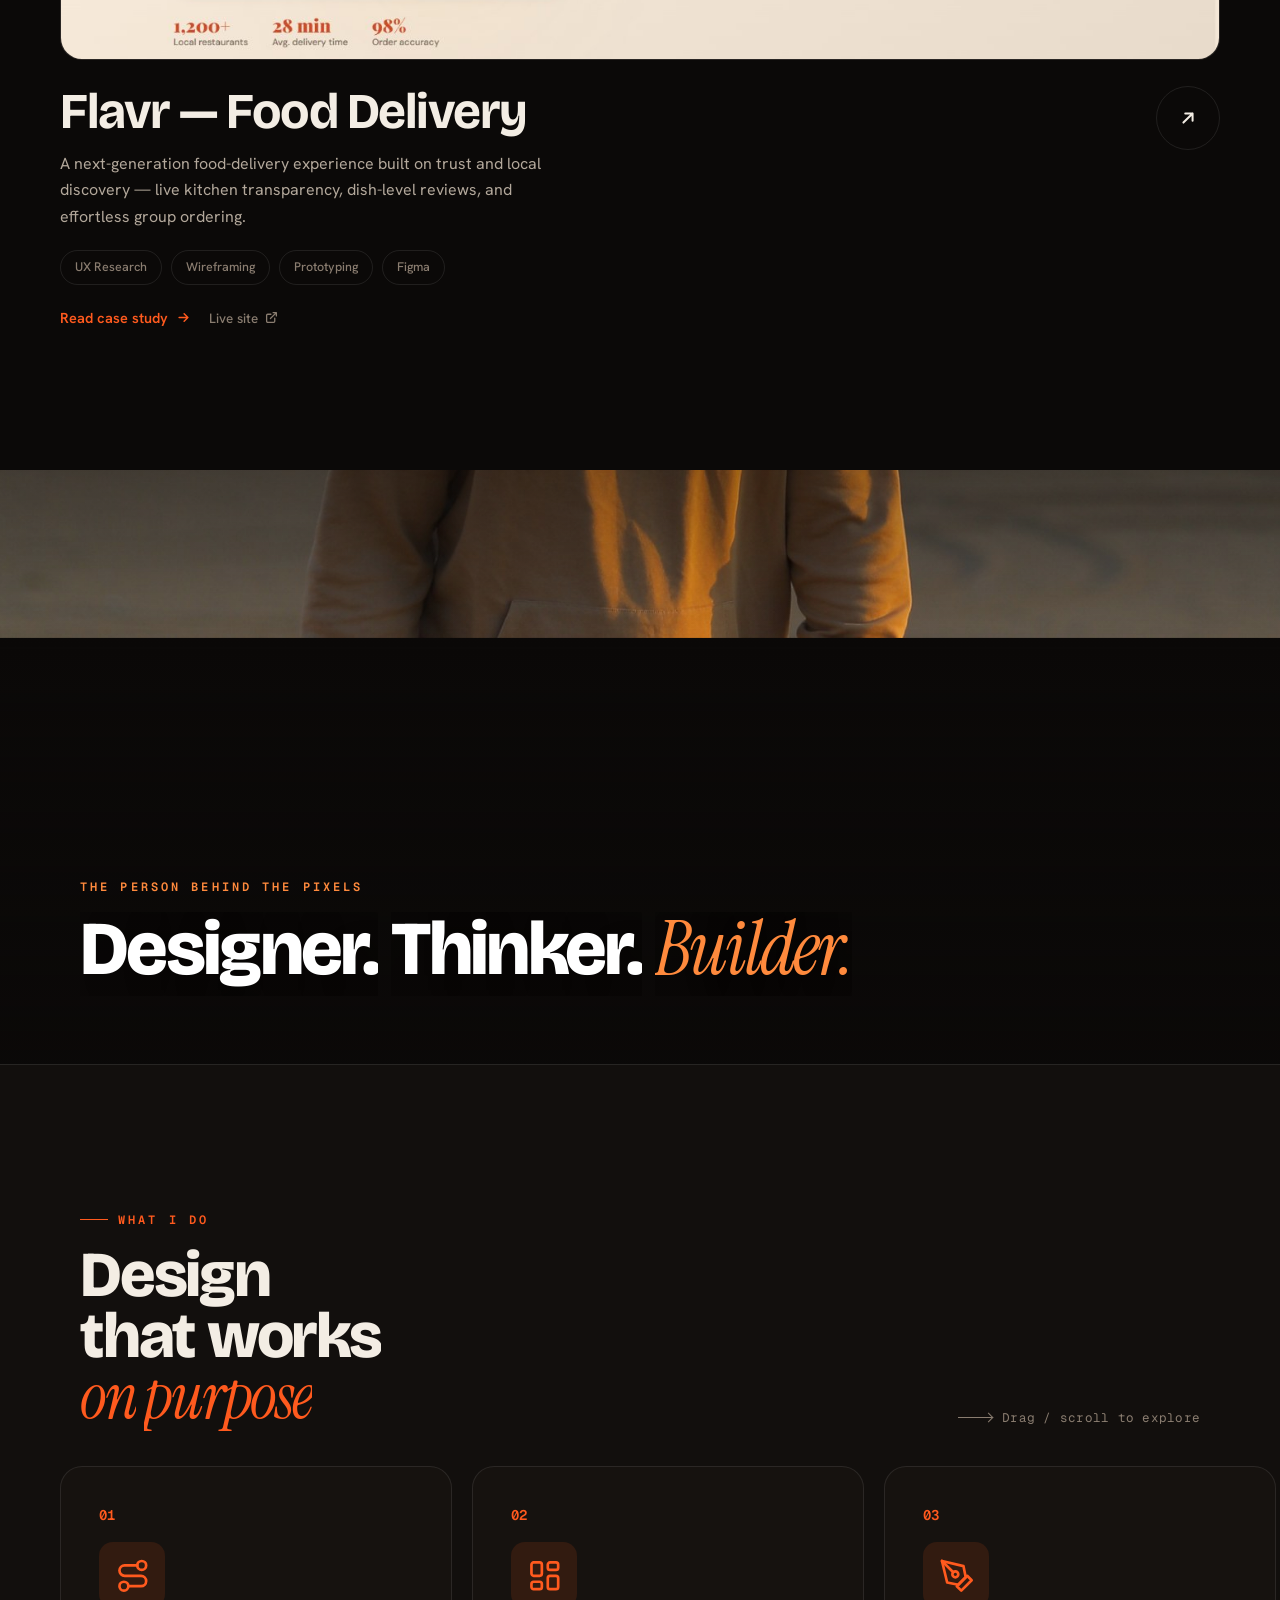
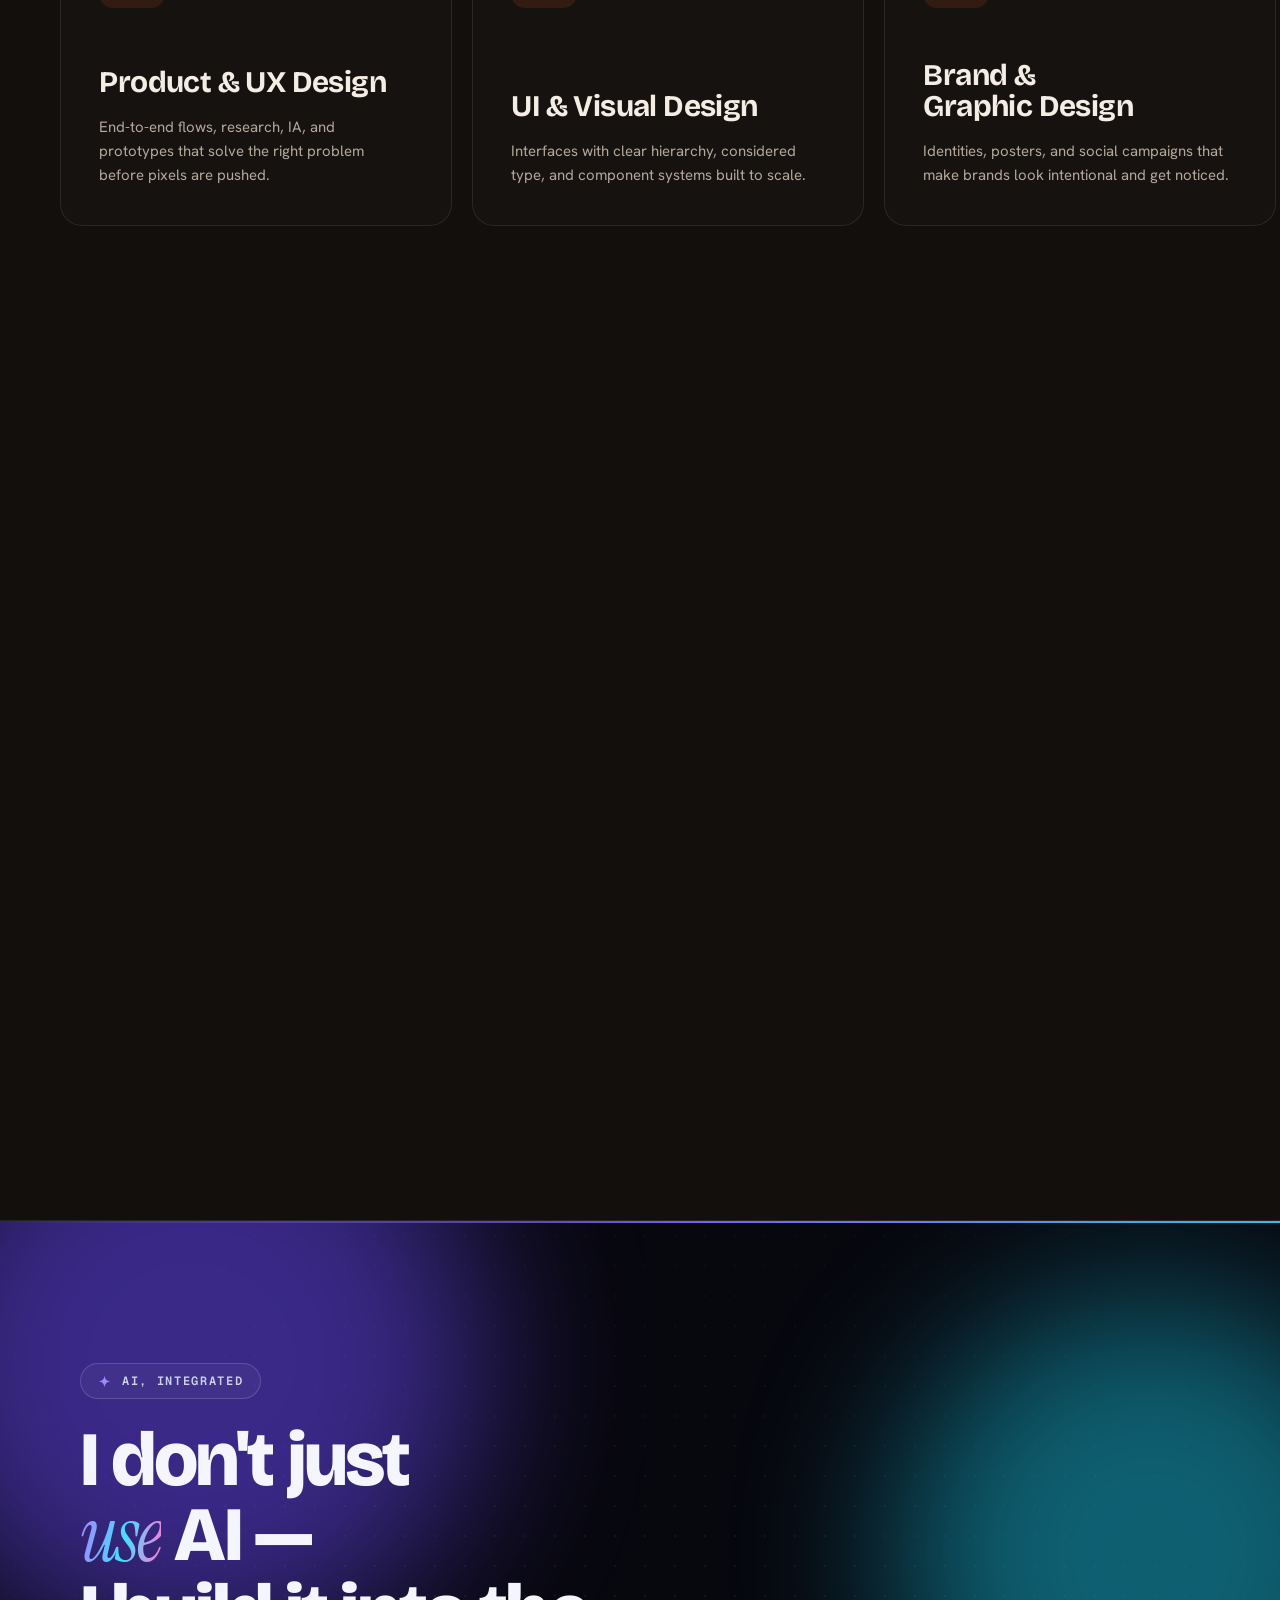
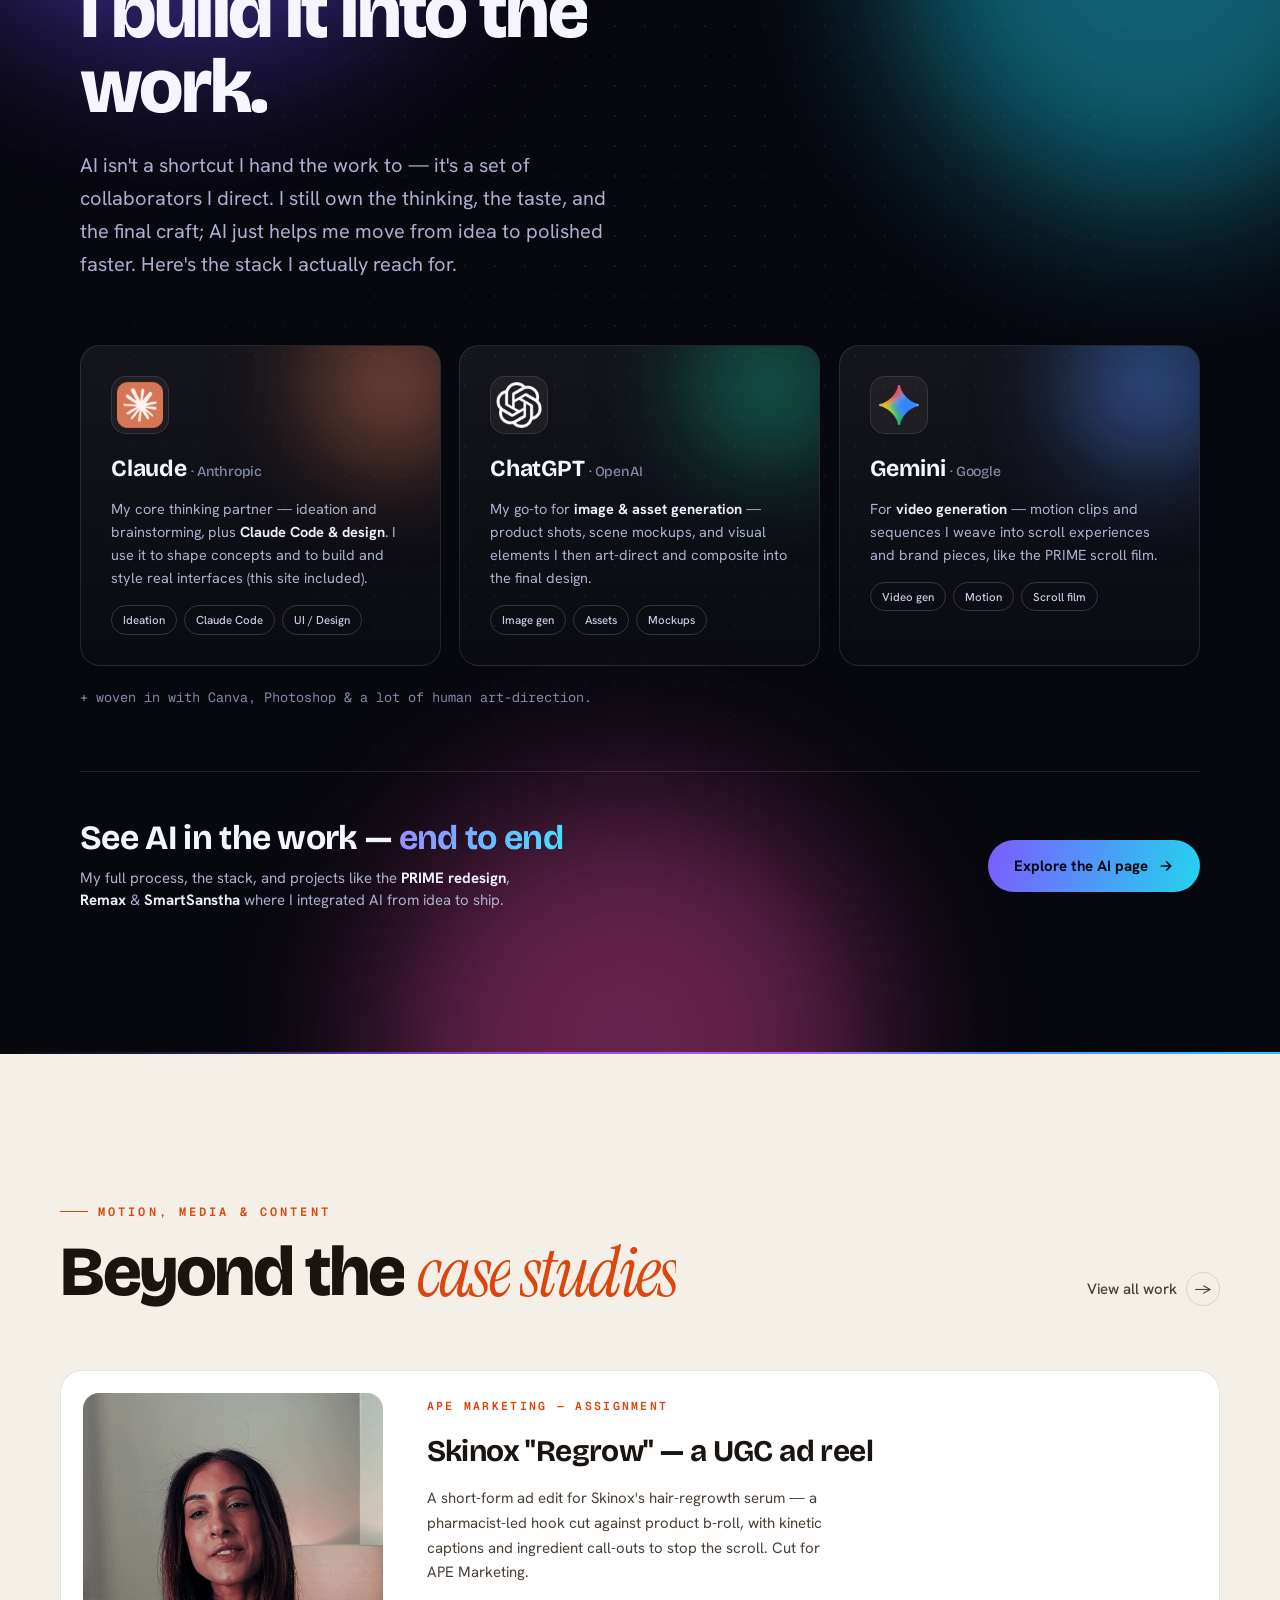
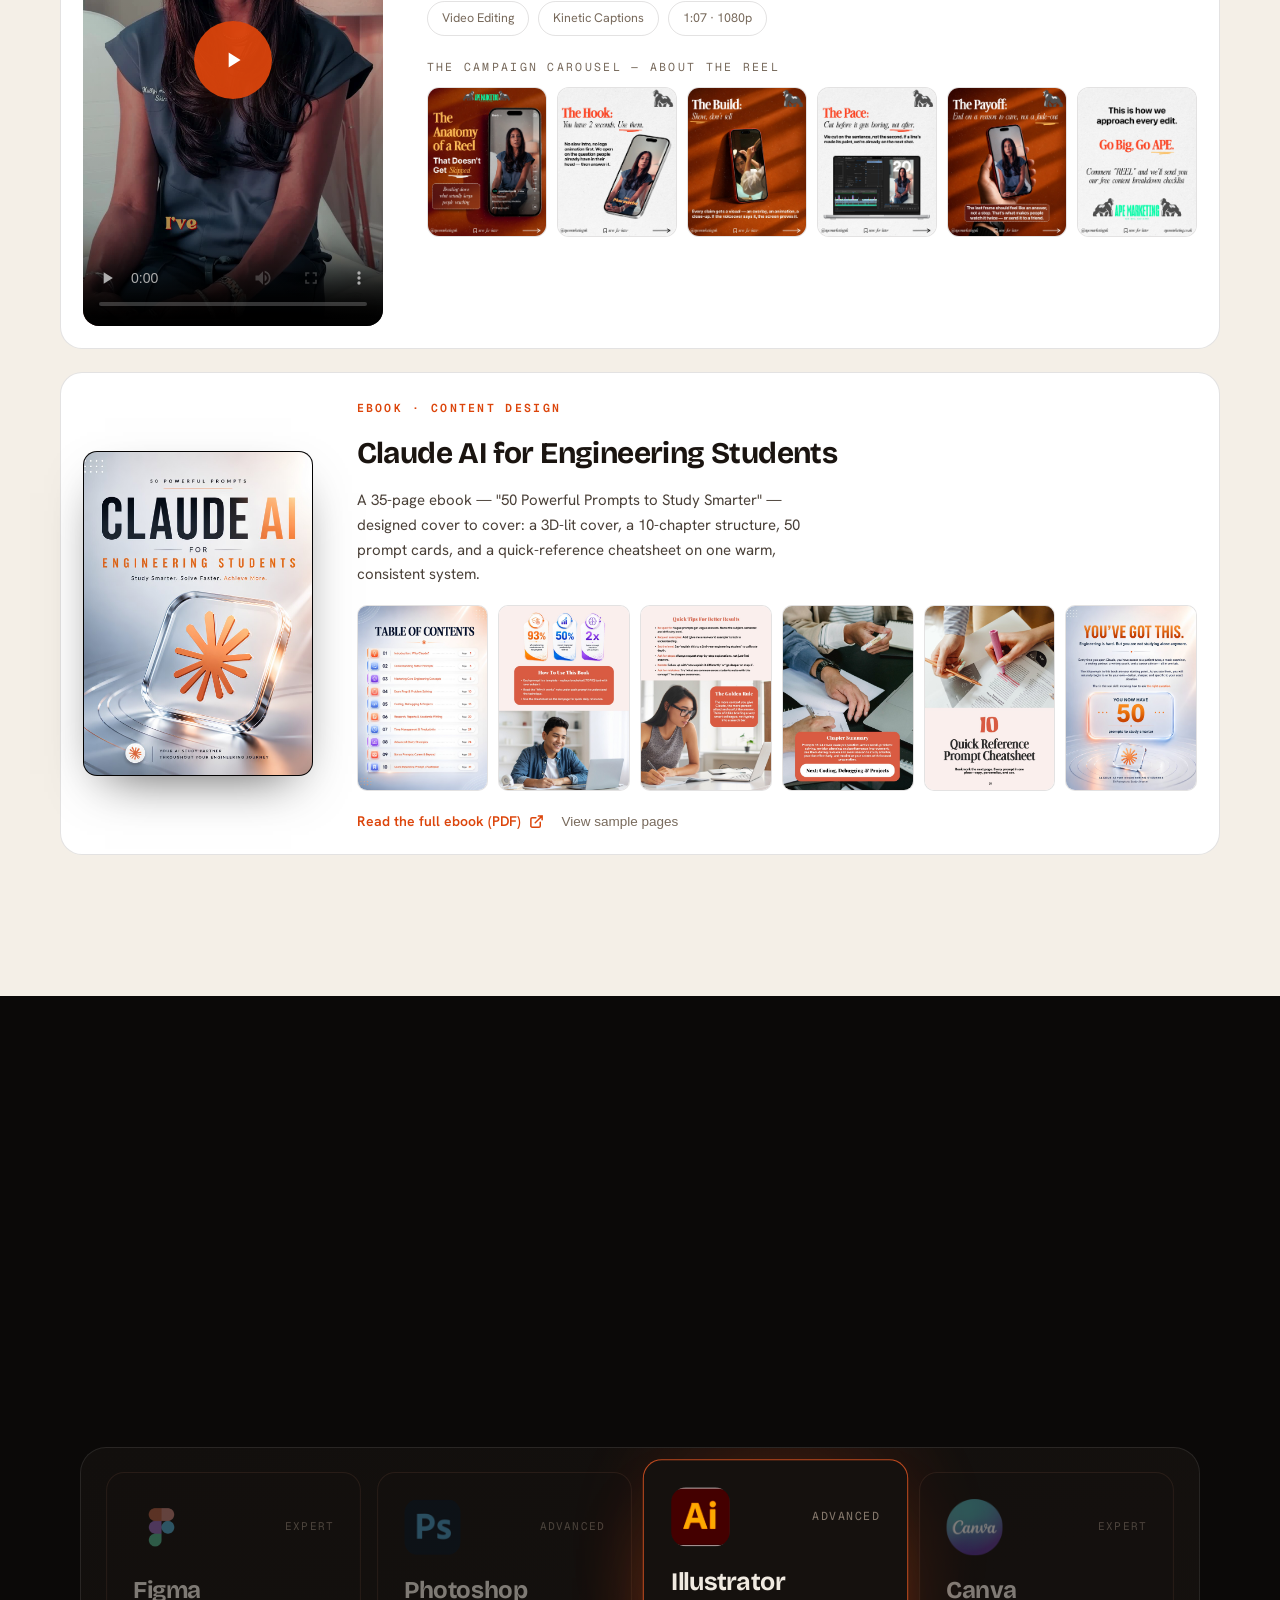
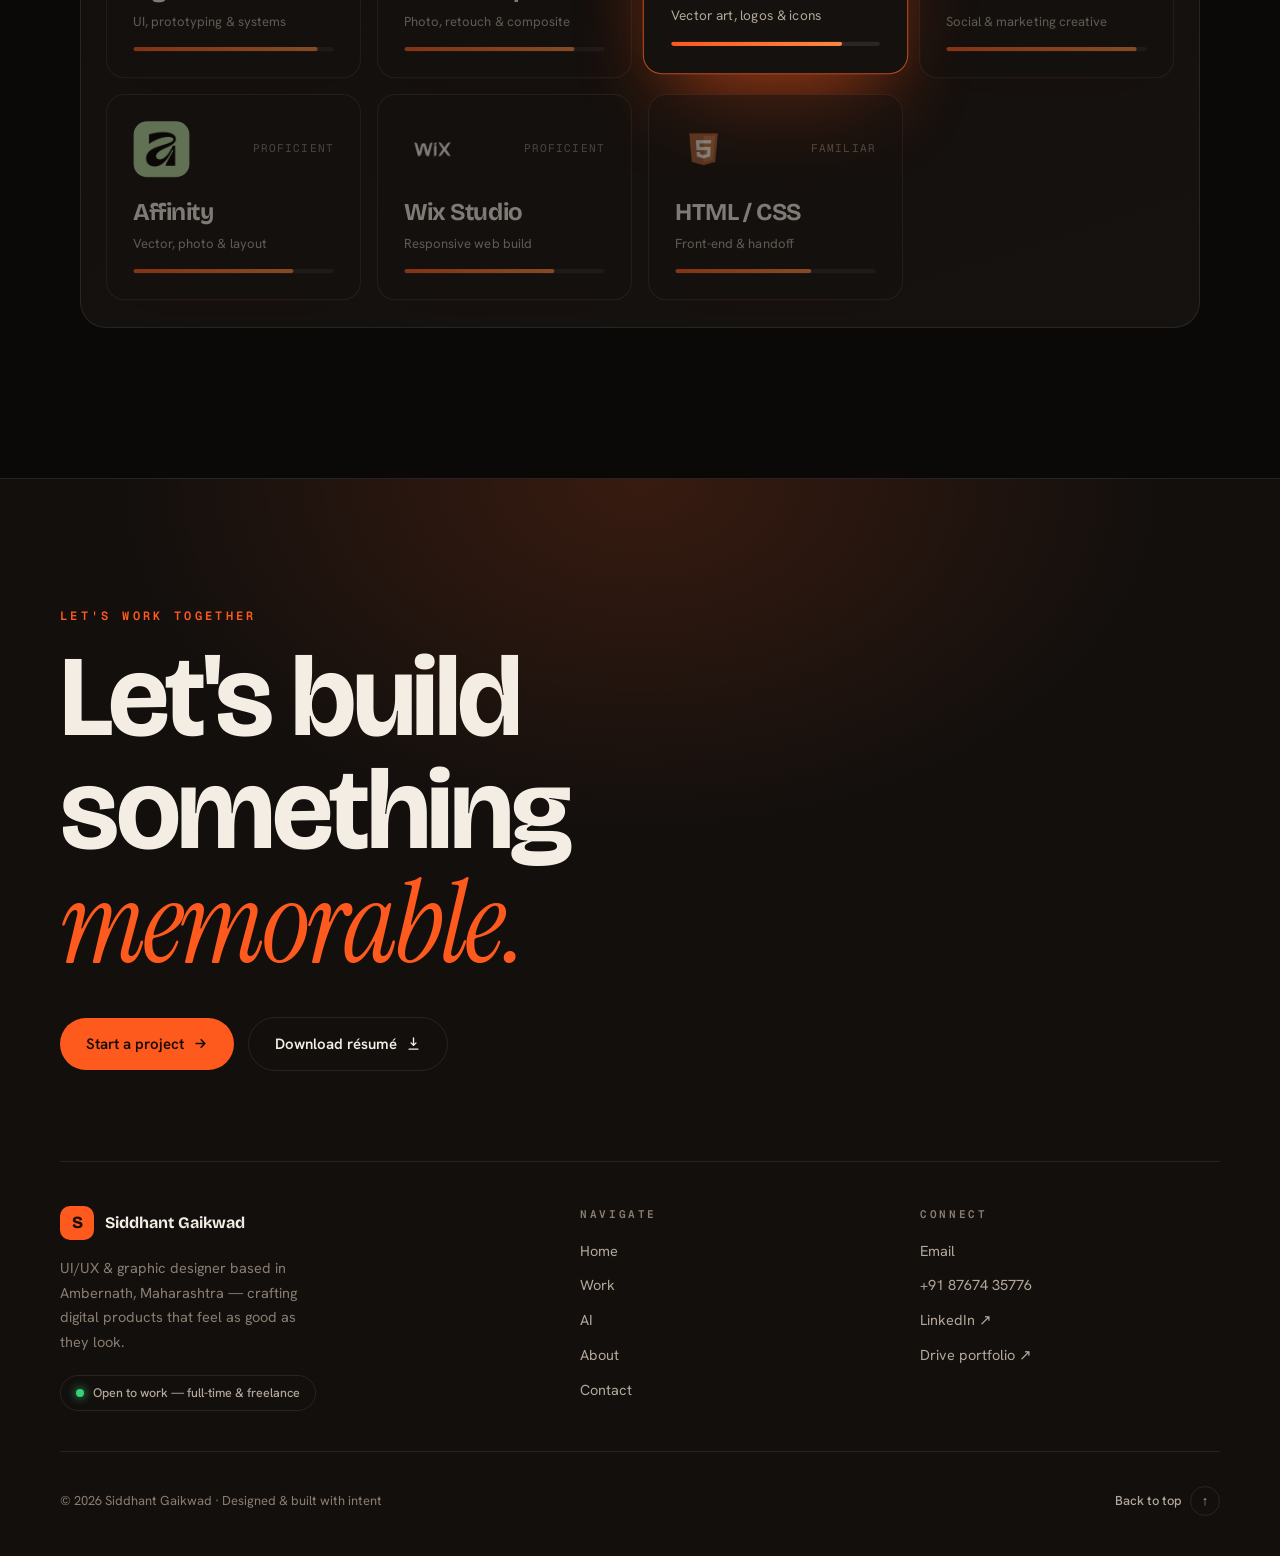
==== commit d52bbc08: "Add real Illustrator/Wix/HTML5 logos + new Affinity tool card - Home Tools section now uses real log" ====
--- a/index.html
+++ b/index.html
@@ -578,9 +578,7 @@
 
       <div data-tool data-cursor="Illustrator" style="position:relative;border:1px solid var(--line);border-radius:18px;padding:clamp(18px,2vw,26px);background:var(--surface);display:flex;flex-direction:column;gap:16px;min-height:clamp(158px,19vh,205px);opacity:.5;will-change:transform,opacity">
         <div style="display:flex;align-items:center;justify-content:space-between;gap:12px">
-          <div data-tool-mark style="width:clamp(46px,5vw,56px);height:clamp(46px,5vw,56px);border-radius:14px;overflow:hidden;background:rgba(255,171,61,.10);position:relative">
-            <svg viewBox="0 0 56 56" style="position:absolute;inset:0;width:100%;height:100%" aria-hidden="true"><rect x="6" y="6" width="44" height="44" rx="10" fill="#330000"/><text x="28" y="36" text-anchor="middle" font-size="20" font-weight="700" fill="#FF9A00" style="font-family:var(--font-sans)">Ai</text></svg>
-          </div>
+          <div data-tool-mark style="width:clamp(46px,5vw,56px);height:clamp(46px,5vw,56px);border-radius:14px;overflow:hidden;position:relative"><img src="assets/ai/illustrator.png" alt="Illustrator" style="position:absolute;inset:0;width:100%;height:100%;object-fit:cover"></div>
           <span style="font-family:var(--font-mono);font-size:11px;letter-spacing:.1em;text-transform:uppercase;color:var(--muted)">Advanced</span>
         </div>
         <div style="margin-top:auto">
@@ -602,11 +600,21 @@
         <div style="height:4px;border-radius:100px;background:var(--line);overflow:hidden"><span style="display:block;height:100%;width:95%;border-radius:100px;background:linear-gradient(90deg,var(--accent),var(--accent2))"></span></div>
       </div>
 
+      <div data-tool data-cursor="Affinity" style="position:relative;border:1px solid var(--line);border-radius:18px;padding:clamp(18px,2vw,26px);background:var(--surface);display:flex;flex-direction:column;gap:16px;min-height:clamp(158px,19vh,205px);opacity:.5;will-change:transform,opacity">
+        <div style="display:flex;align-items:center;justify-content:space-between;gap:12px">
+          <div data-tool-mark style="width:clamp(46px,5vw,56px);height:clamp(46px,5vw,56px);border-radius:14px;overflow:hidden;position:relative"><img src="assets/ai/affinity.png" alt="Affinity" style="position:absolute;inset:0;width:100%;height:100%;object-fit:cover"></div>
+          <span style="font-family:var(--font-mono);font-size:11px;letter-spacing:.1em;text-transform:uppercase;color:var(--muted)">Proficient</span>
+        </div>
+        <div style="margin-top:auto">
+          <div style="font-family:var(--font-display);font-weight:700;font-size:clamp(19px,2vw,24px);letter-spacing:-.02em;color:var(--fg)">Affinity</div>
+          <div style="font-size:13px;color:var(--fg-dim);margin-top:4px">Vector, photo &amp; layout</div>
+        </div>
+        <div style="height:4px;border-radius:100px;background:var(--line);overflow:hidden"><span style="display:block;height:100%;width:80%;border-radius:100px;background:linear-gradient(90deg,var(--accent),var(--accent2))"></span></div>
+      </div>
+
       <div data-tool data-cursor="Wix Studio" style="position:relative;border:1px solid var(--line);border-radius:18px;padding:clamp(18px,2vw,26px);background:var(--surface);display:flex;flex-direction:column;gap:16px;min-height:clamp(158px,19vh,205px);opacity:.5;will-change:transform,opacity">
         <div style="display:flex;align-items:center;justify-content:space-between;gap:12px">
-          <div data-tool-mark style="width:clamp(46px,5vw,56px);height:clamp(46px,5vw,56px);border-radius:14px;overflow:hidden;background:rgba(255,216,77,.10);position:relative">
-            <svg viewBox="0 0 56 56" style="position:absolute;inset:0;width:100%;height:100%" aria-hidden="true"><text x="28" y="36" text-anchor="middle" font-size="19" font-weight="800" fill="var(--fg)" letter-spacing="-1" style="font-family:var(--font-display)">wix</text></svg>
-          </div>
+          <div data-tool-mark style="width:clamp(46px,5vw,56px);height:clamp(46px,5vw,56px);border-radius:14px;overflow:hidden;position:relative"><img src="assets/ai/wix-white.png" alt="Wix Studio" style="position:absolute;inset:0;width:100%;height:100%;object-fit:contain;padding:10px"></div>
           <span style="font-family:var(--font-mono);font-size:11px;letter-spacing:.1em;text-transform:uppercase;color:var(--muted)">Proficient</span>
         </div>
         <div style="margin-top:auto">
@@ -618,9 +626,7 @@
 
       <div data-tool data-cursor="HTML / CSS" style="position:relative;border:1px solid var(--line);border-radius:18px;padding:clamp(18px,2vw,26px);background:var(--surface);display:flex;flex-direction:column;gap:16px;min-height:clamp(158px,19vh,205px);opacity:.5;will-change:transform,opacity">
         <div style="display:flex;align-items:center;justify-content:space-between;gap:12px">
-          <div data-tool-mark style="width:clamp(46px,5vw,56px);height:clamp(46px,5vw,56px);border-radius:14px;overflow:hidden;background:rgba(255,90,30,.10);position:relative">
-            <svg viewBox="0 0 24 24" fill="none" stroke="var(--accent)" stroke-width="2" stroke-linecap="round" stroke-linejoin="round" style="position:absolute;inset:0;margin:auto;width:54%;height:54%" aria-hidden="true"><polyline points="16 18 22 12 16 6"/><polyline points="8 6 2 12 8 18"/></svg>
-          </div>
+          <div data-tool-mark style="width:clamp(46px,5vw,56px);height:clamp(46px,5vw,56px);border-radius:14px;overflow:hidden;position:relative"><img src="assets/ai/html5.png" alt="HTML5" style="position:absolute;inset:0;width:100%;height:100%;object-fit:contain;padding:8px"></div>
           <span style="font-family:var(--font-mono);font-size:11px;letter-spacing:.1em;text-transform:uppercase;color:var(--muted)">Familiar</span>
         </div>
         <div style="margin-top:auto">
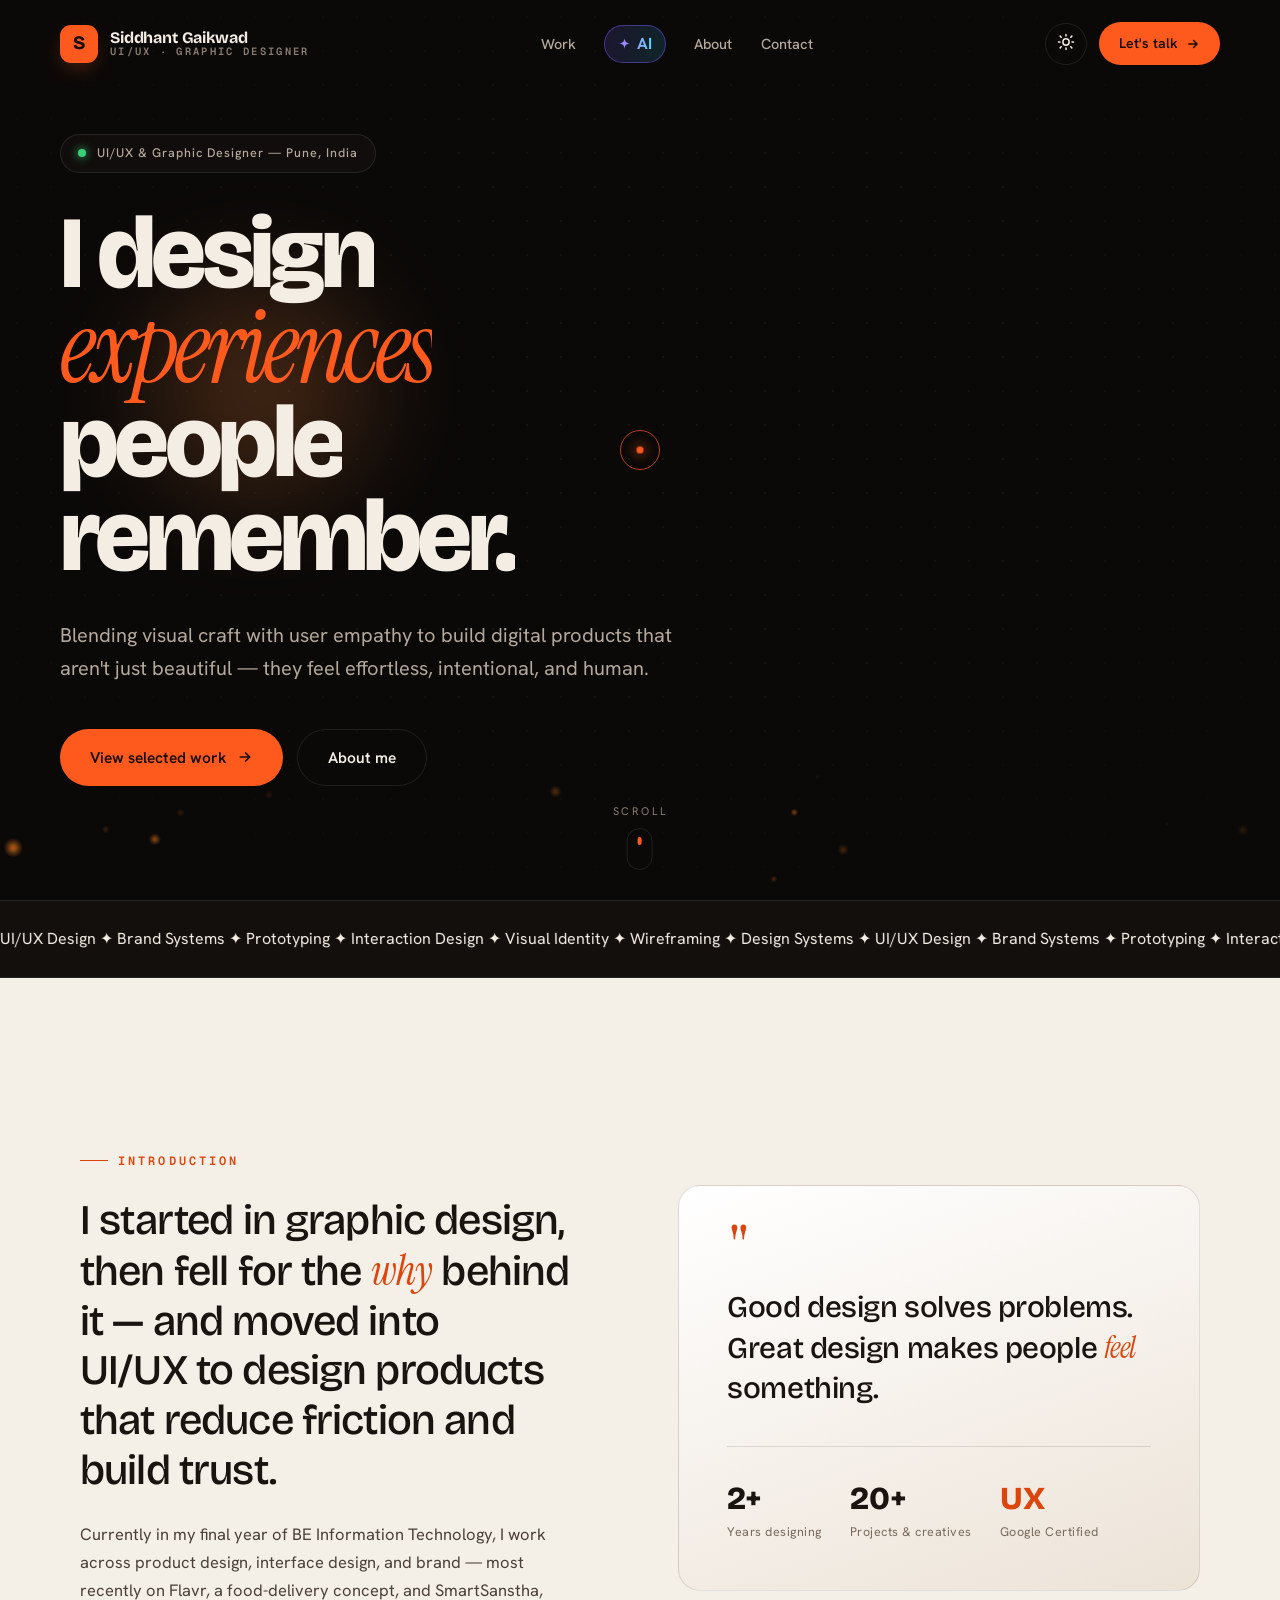
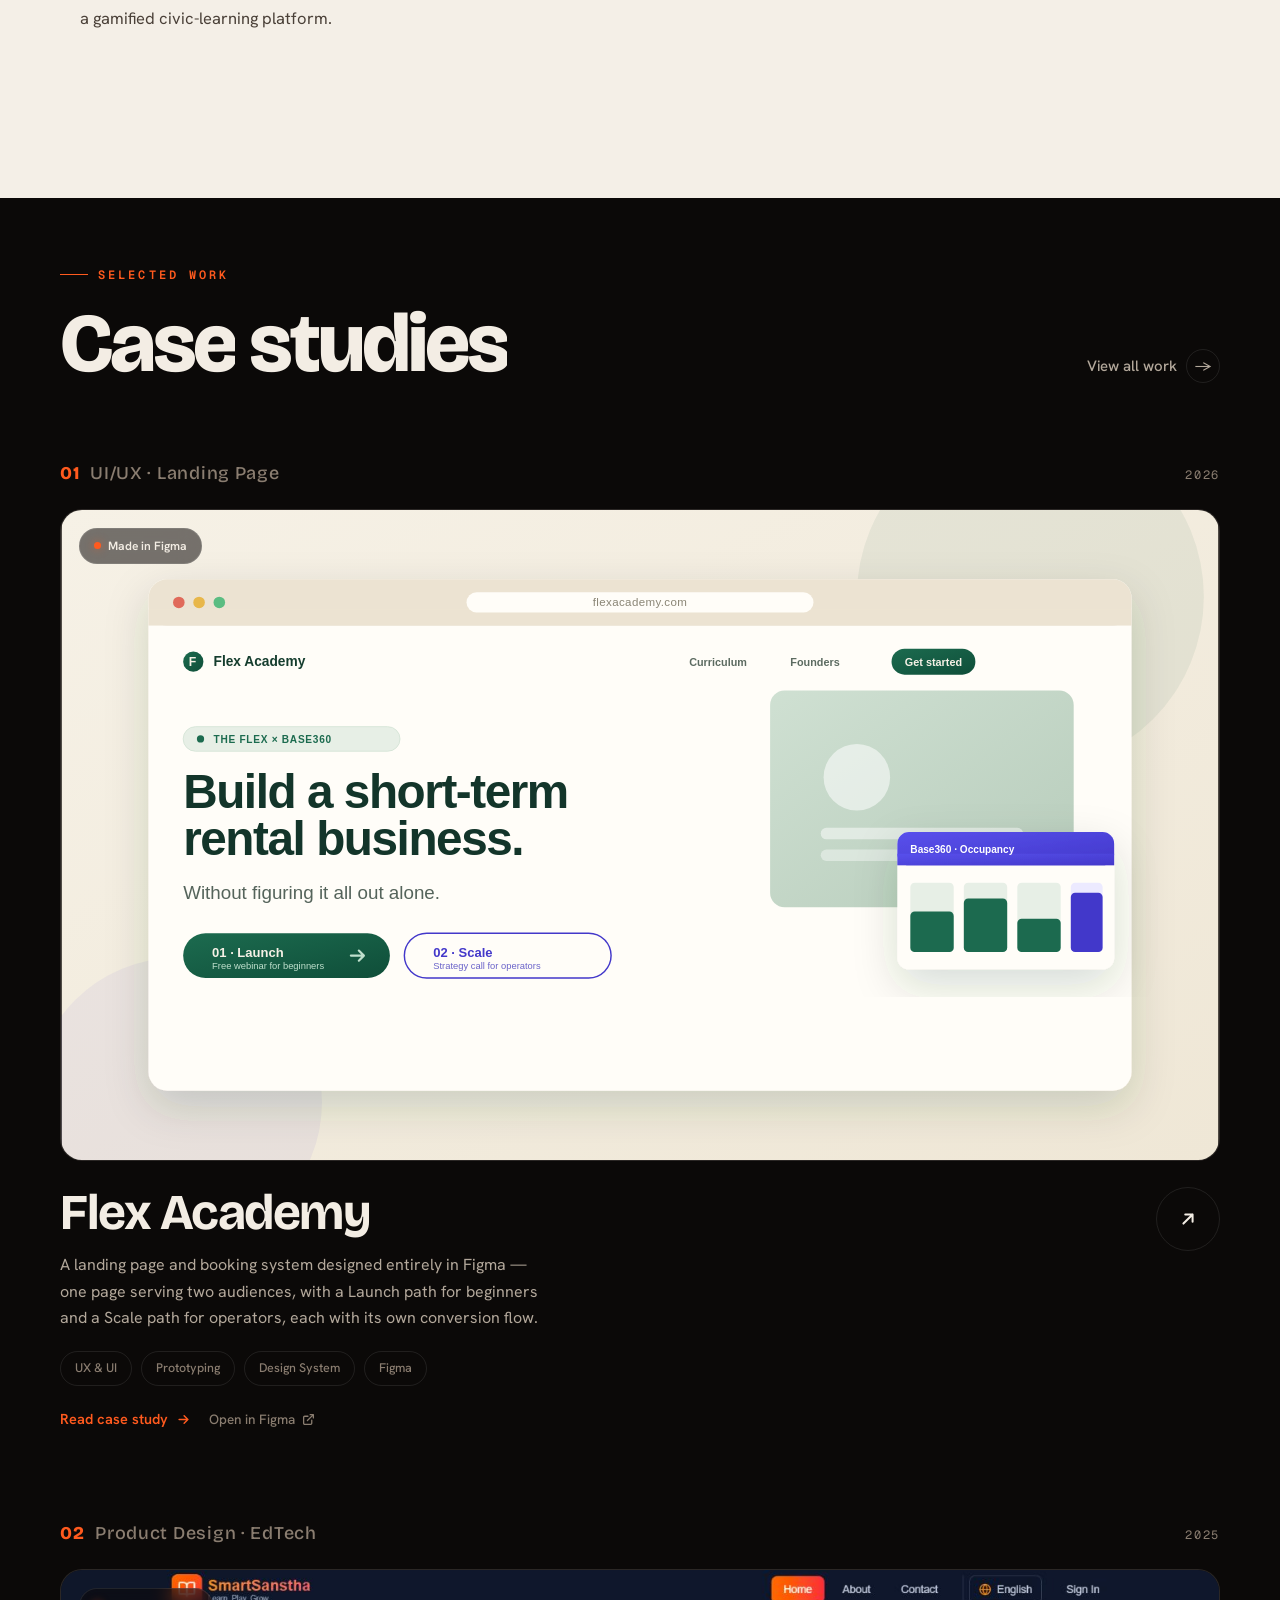
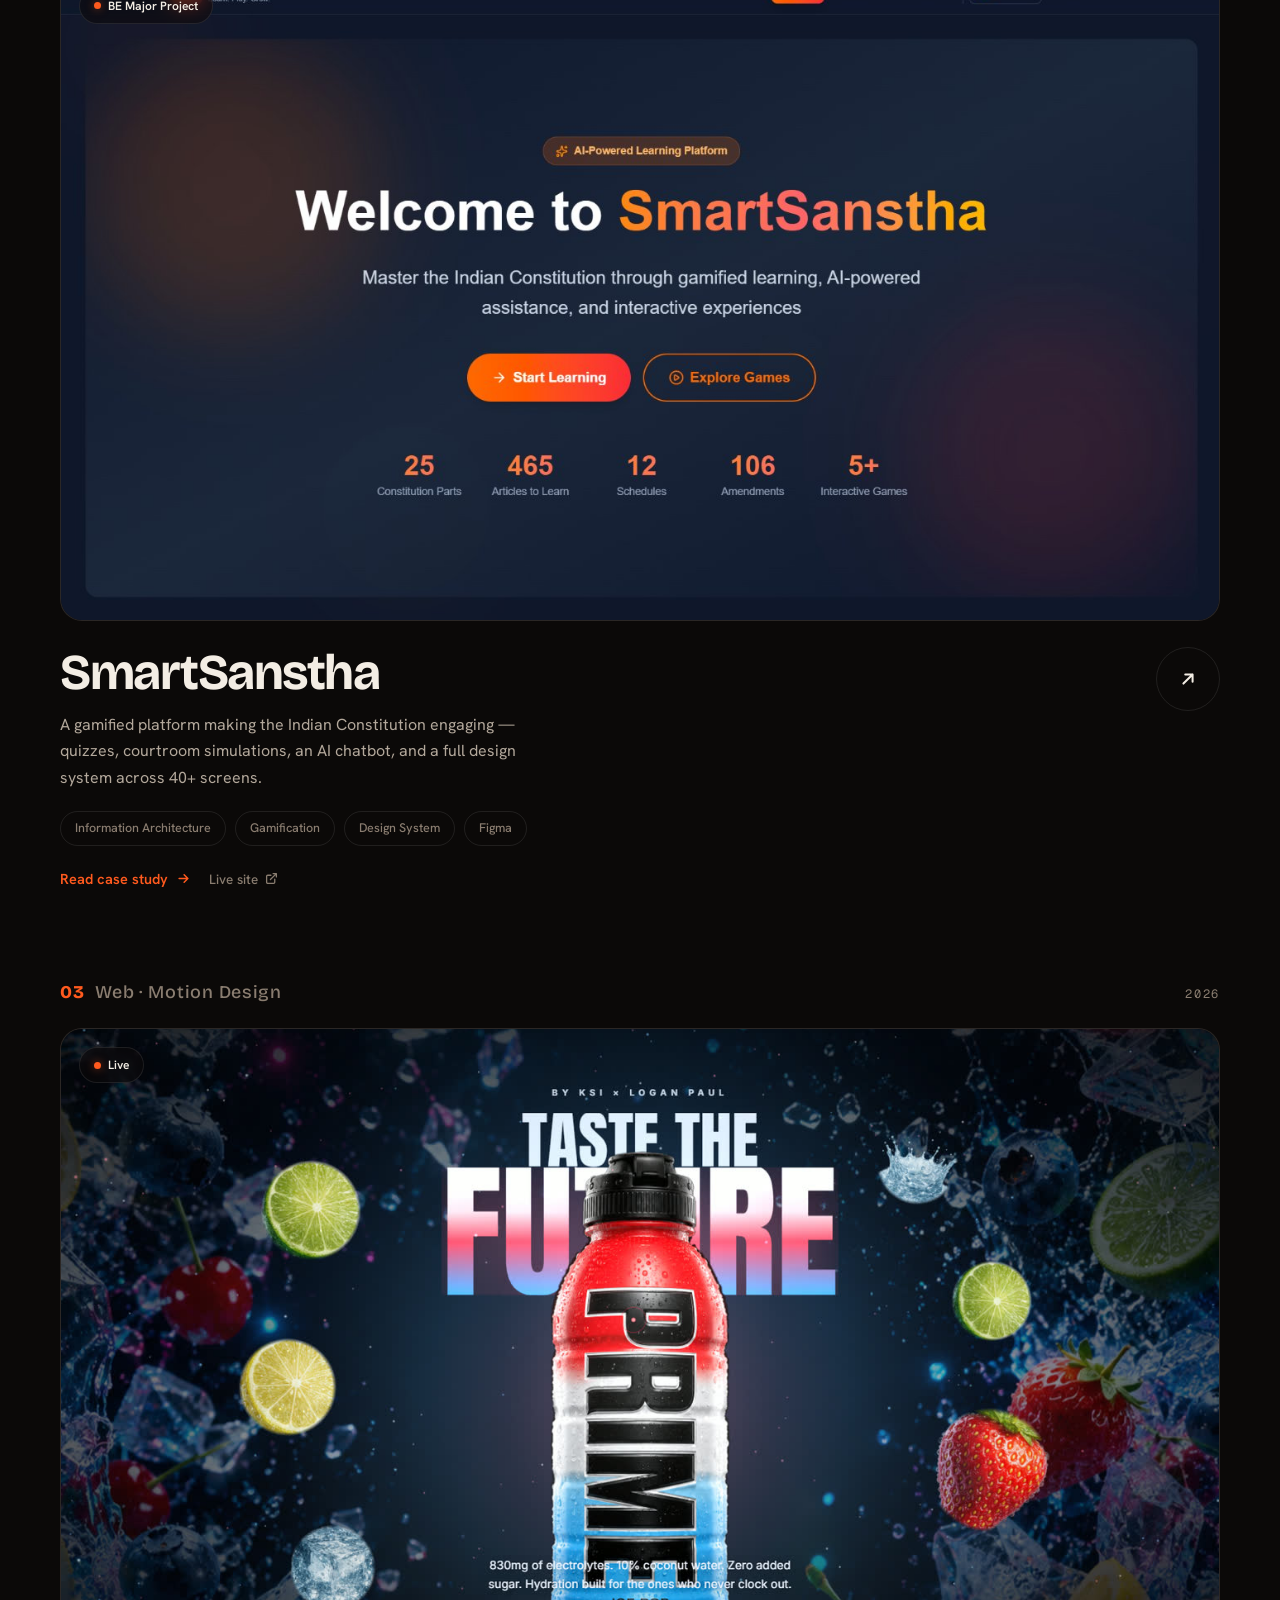
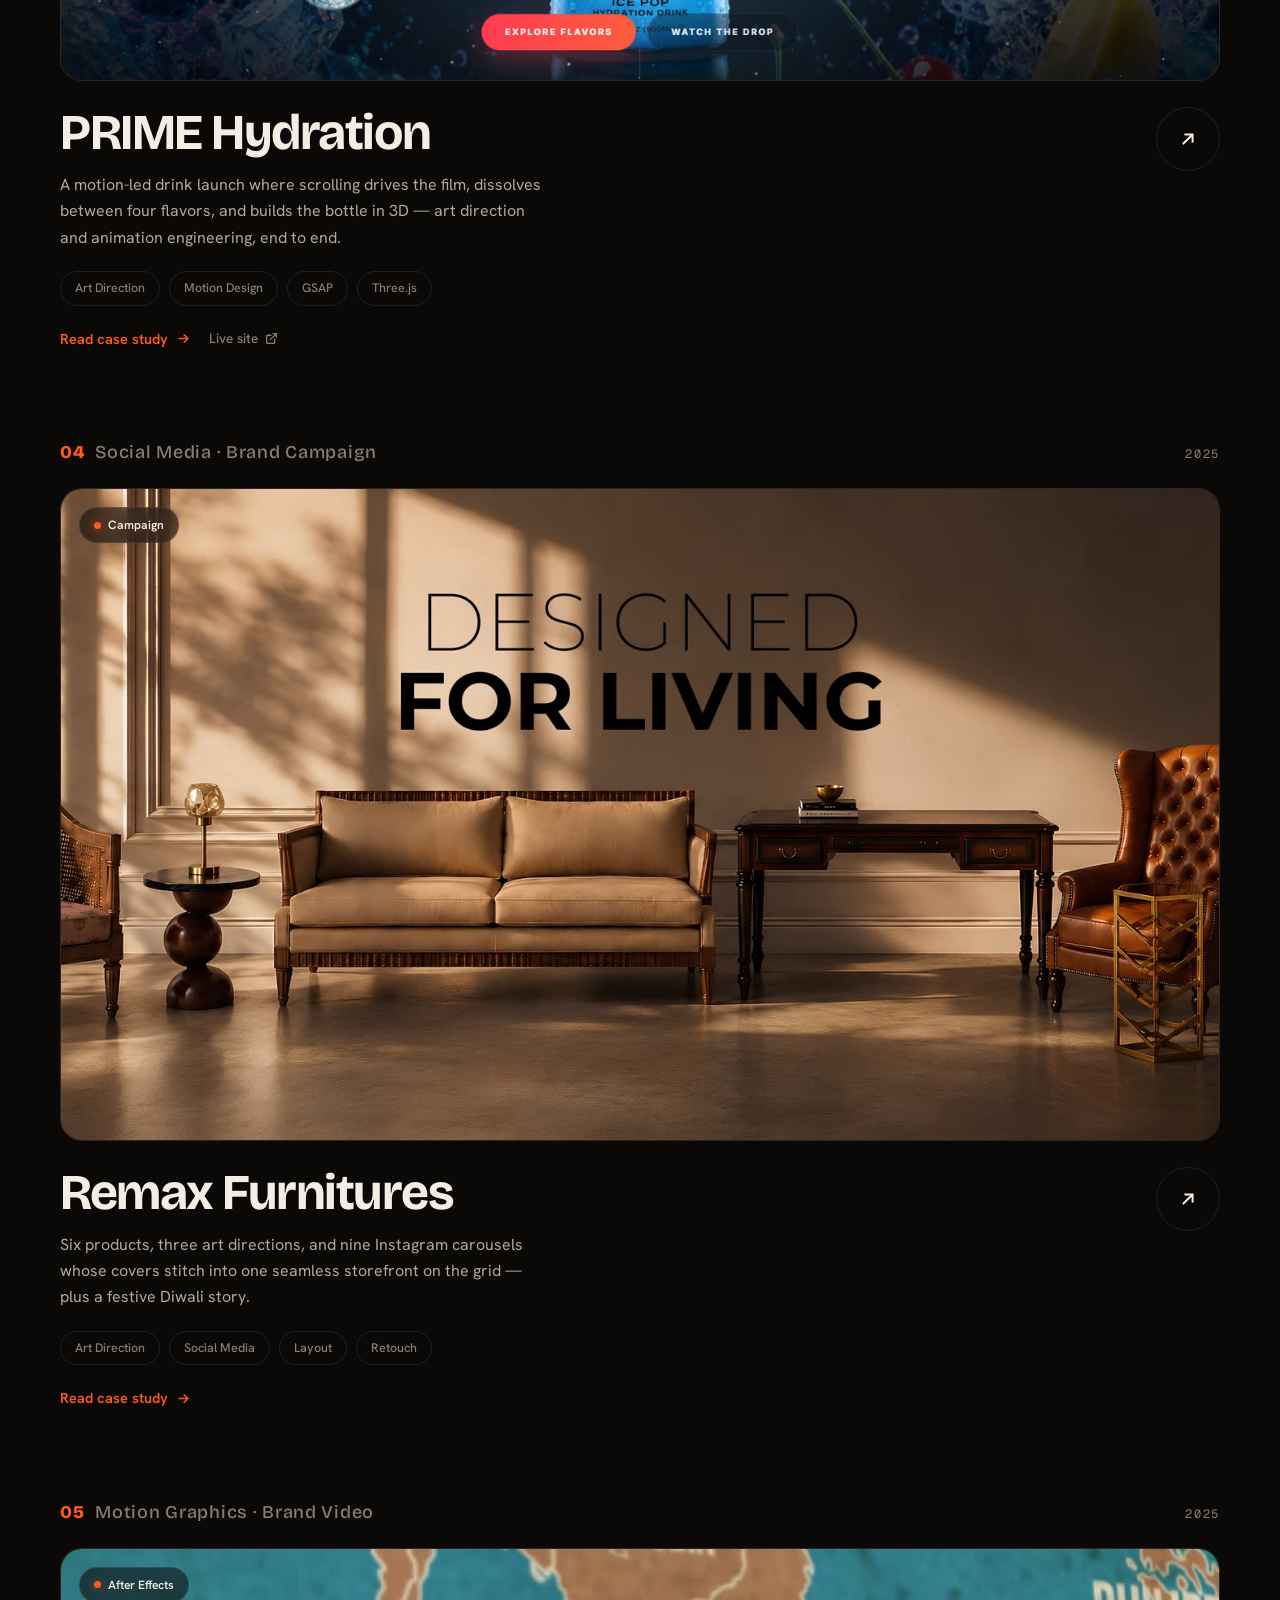
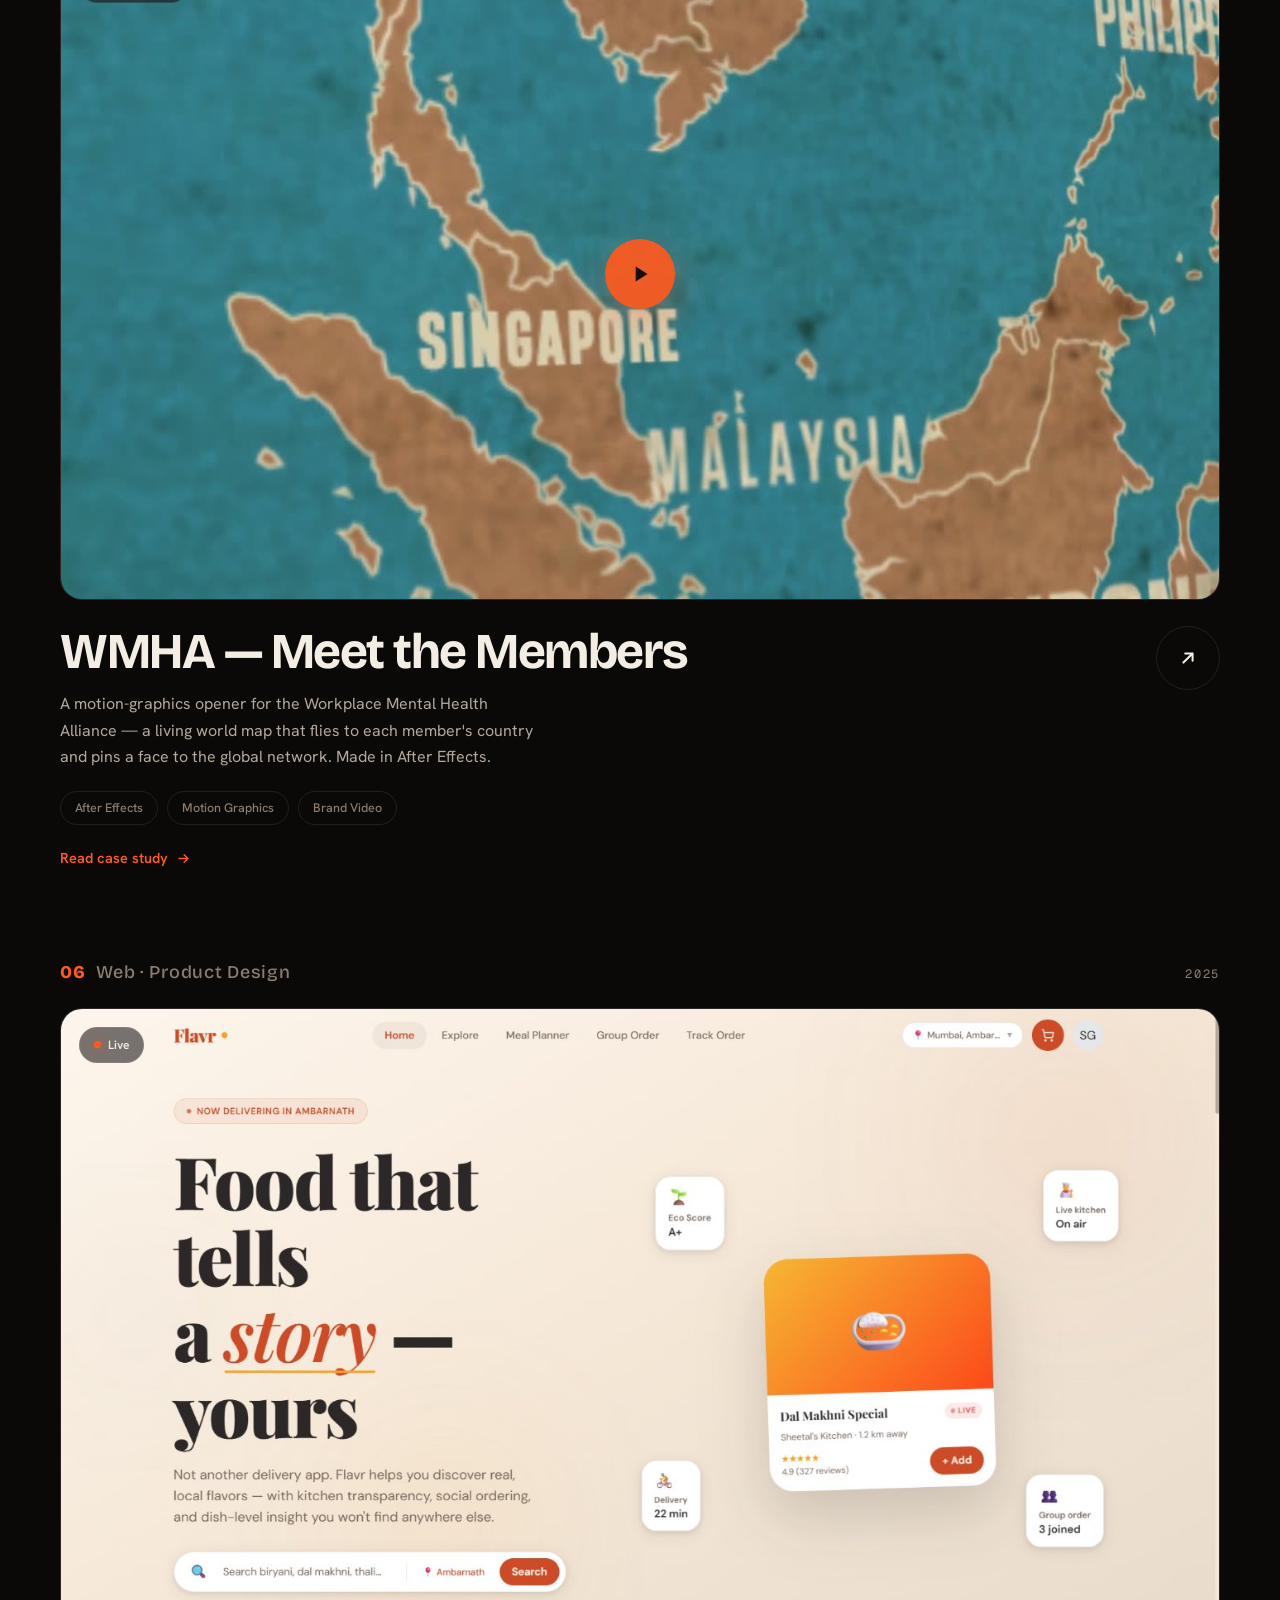
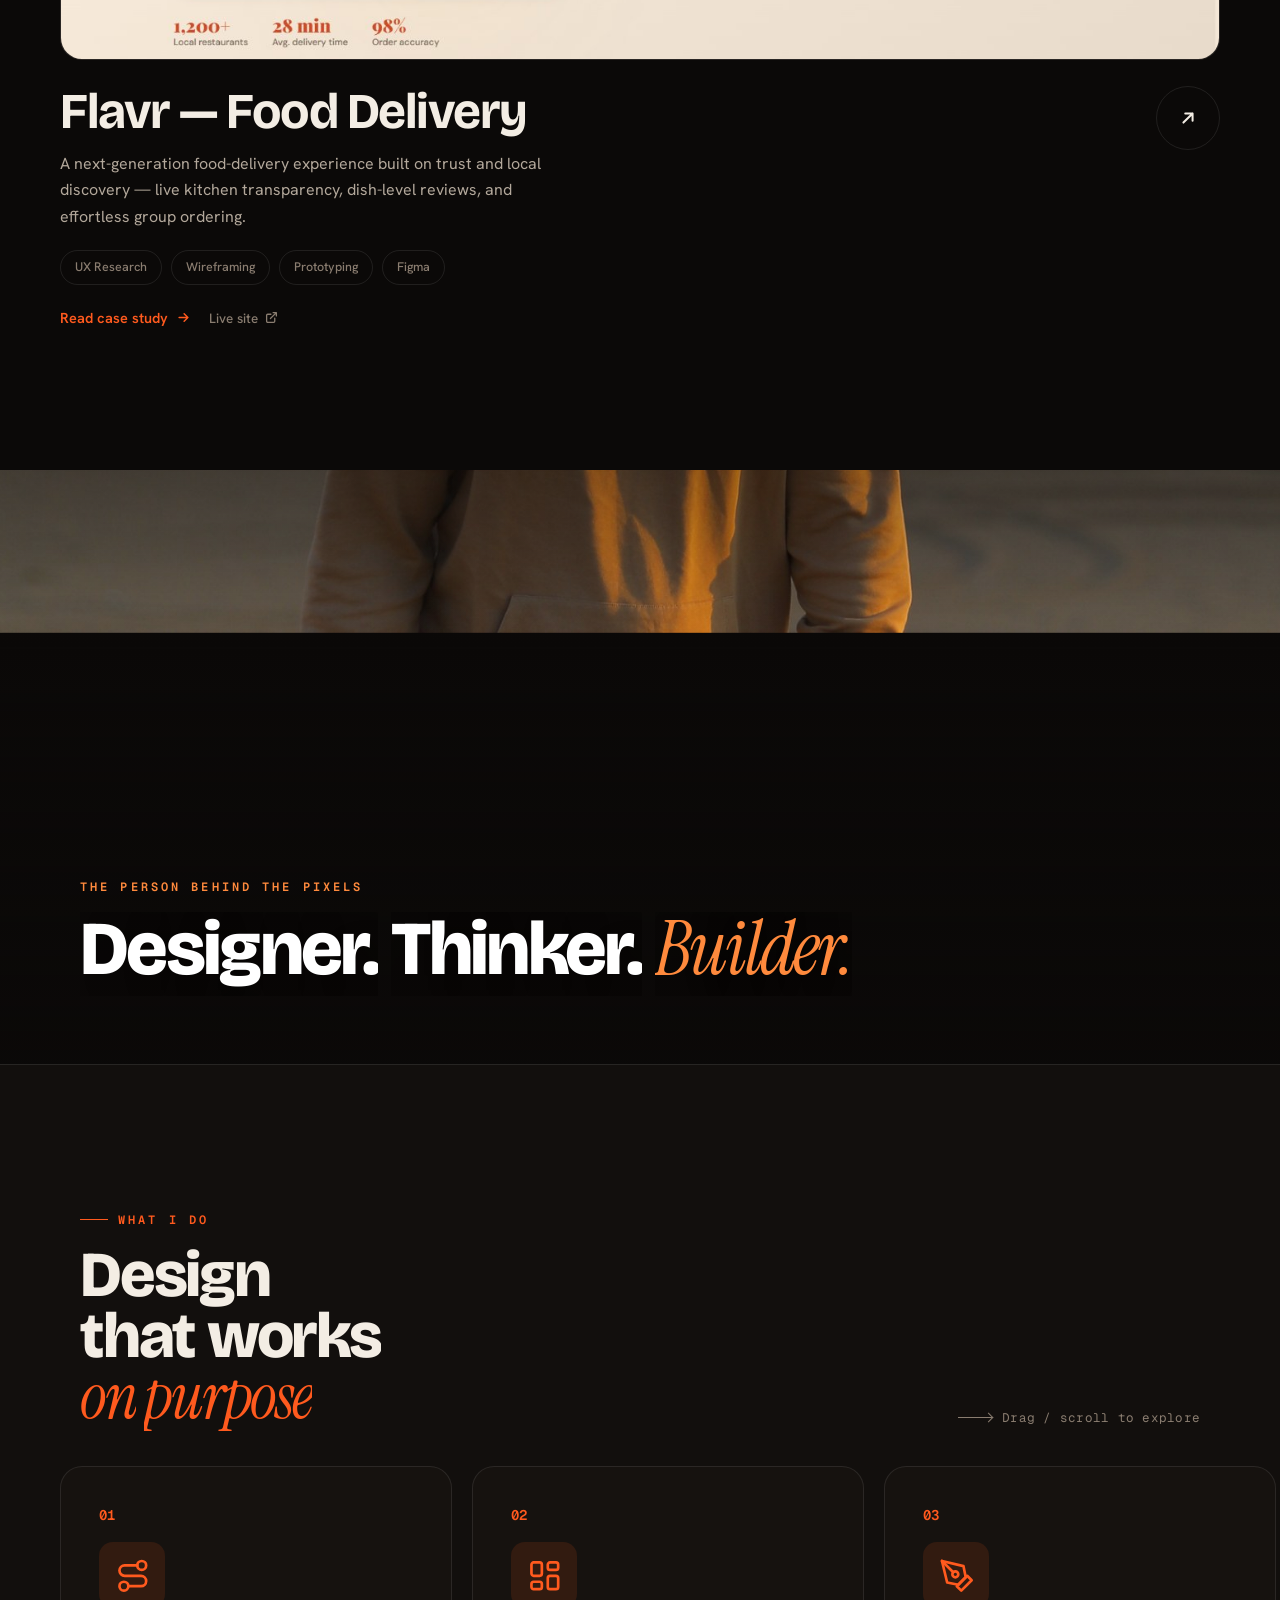
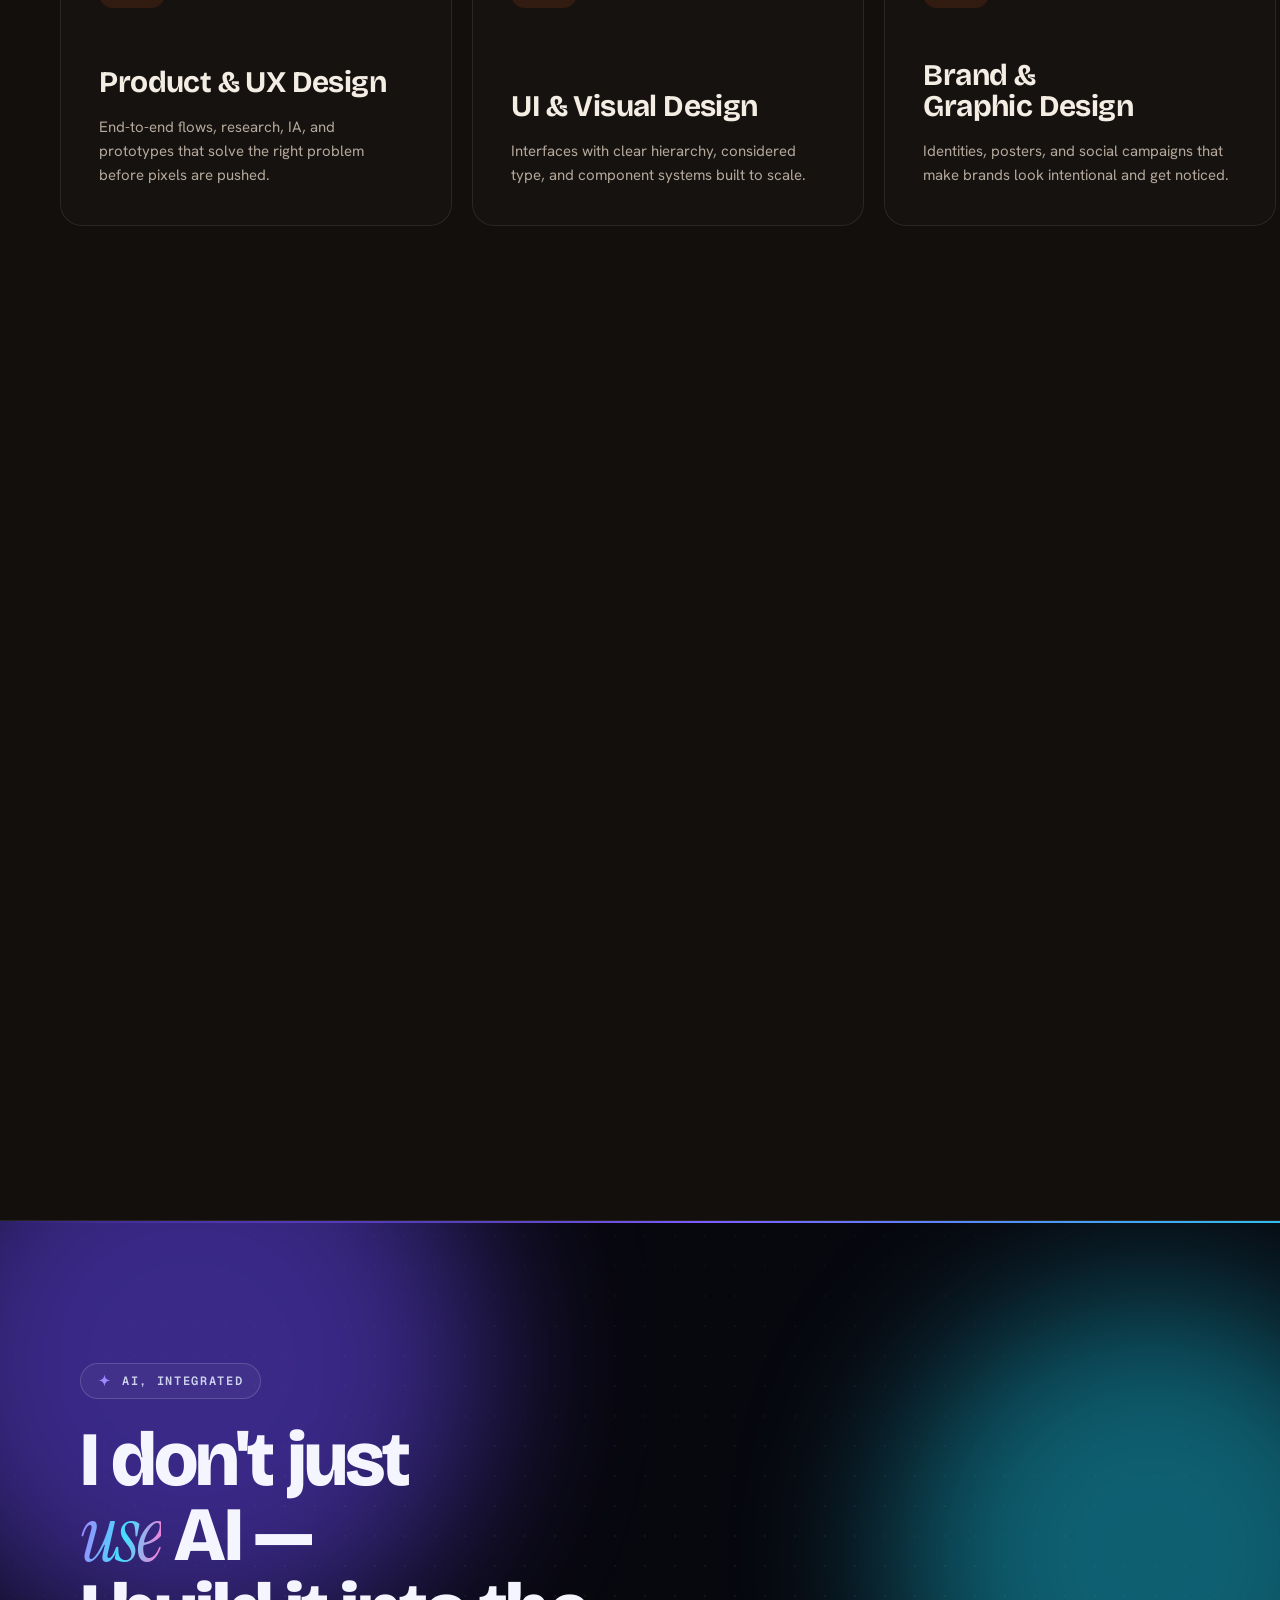
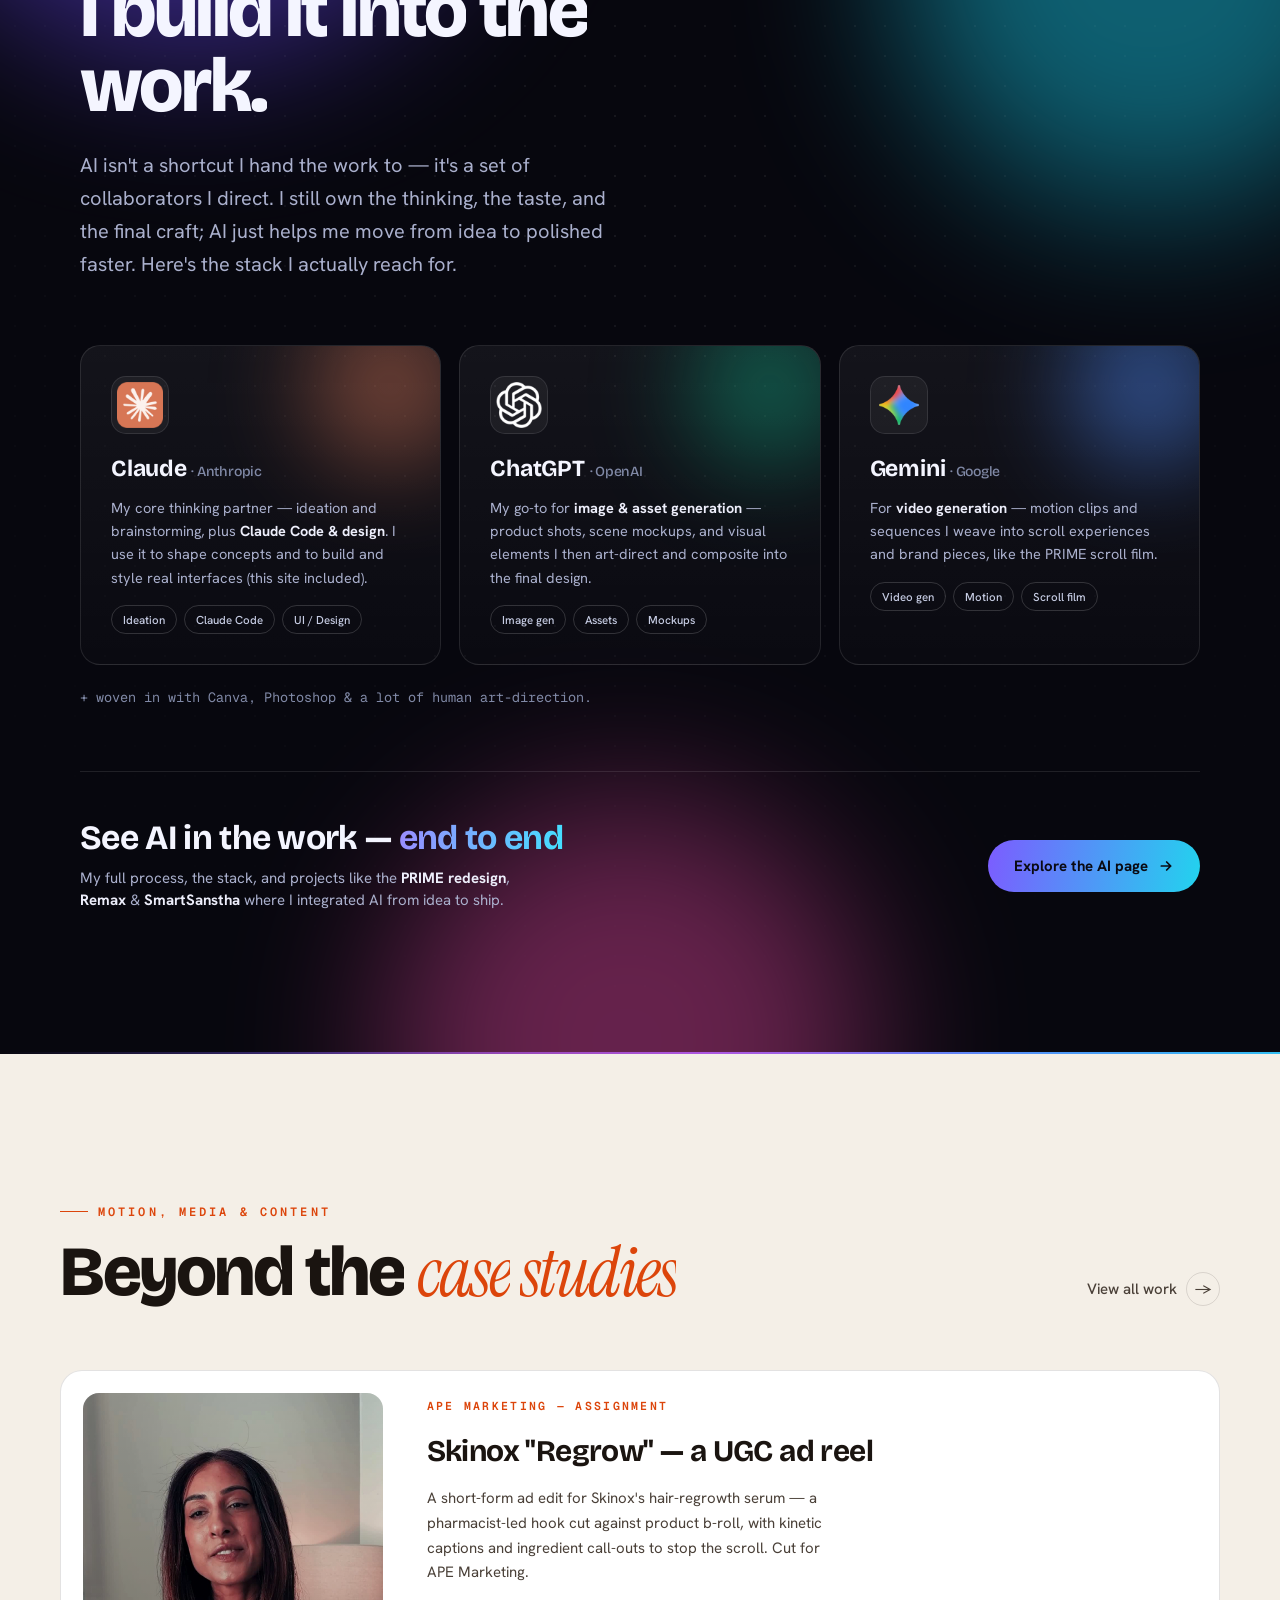
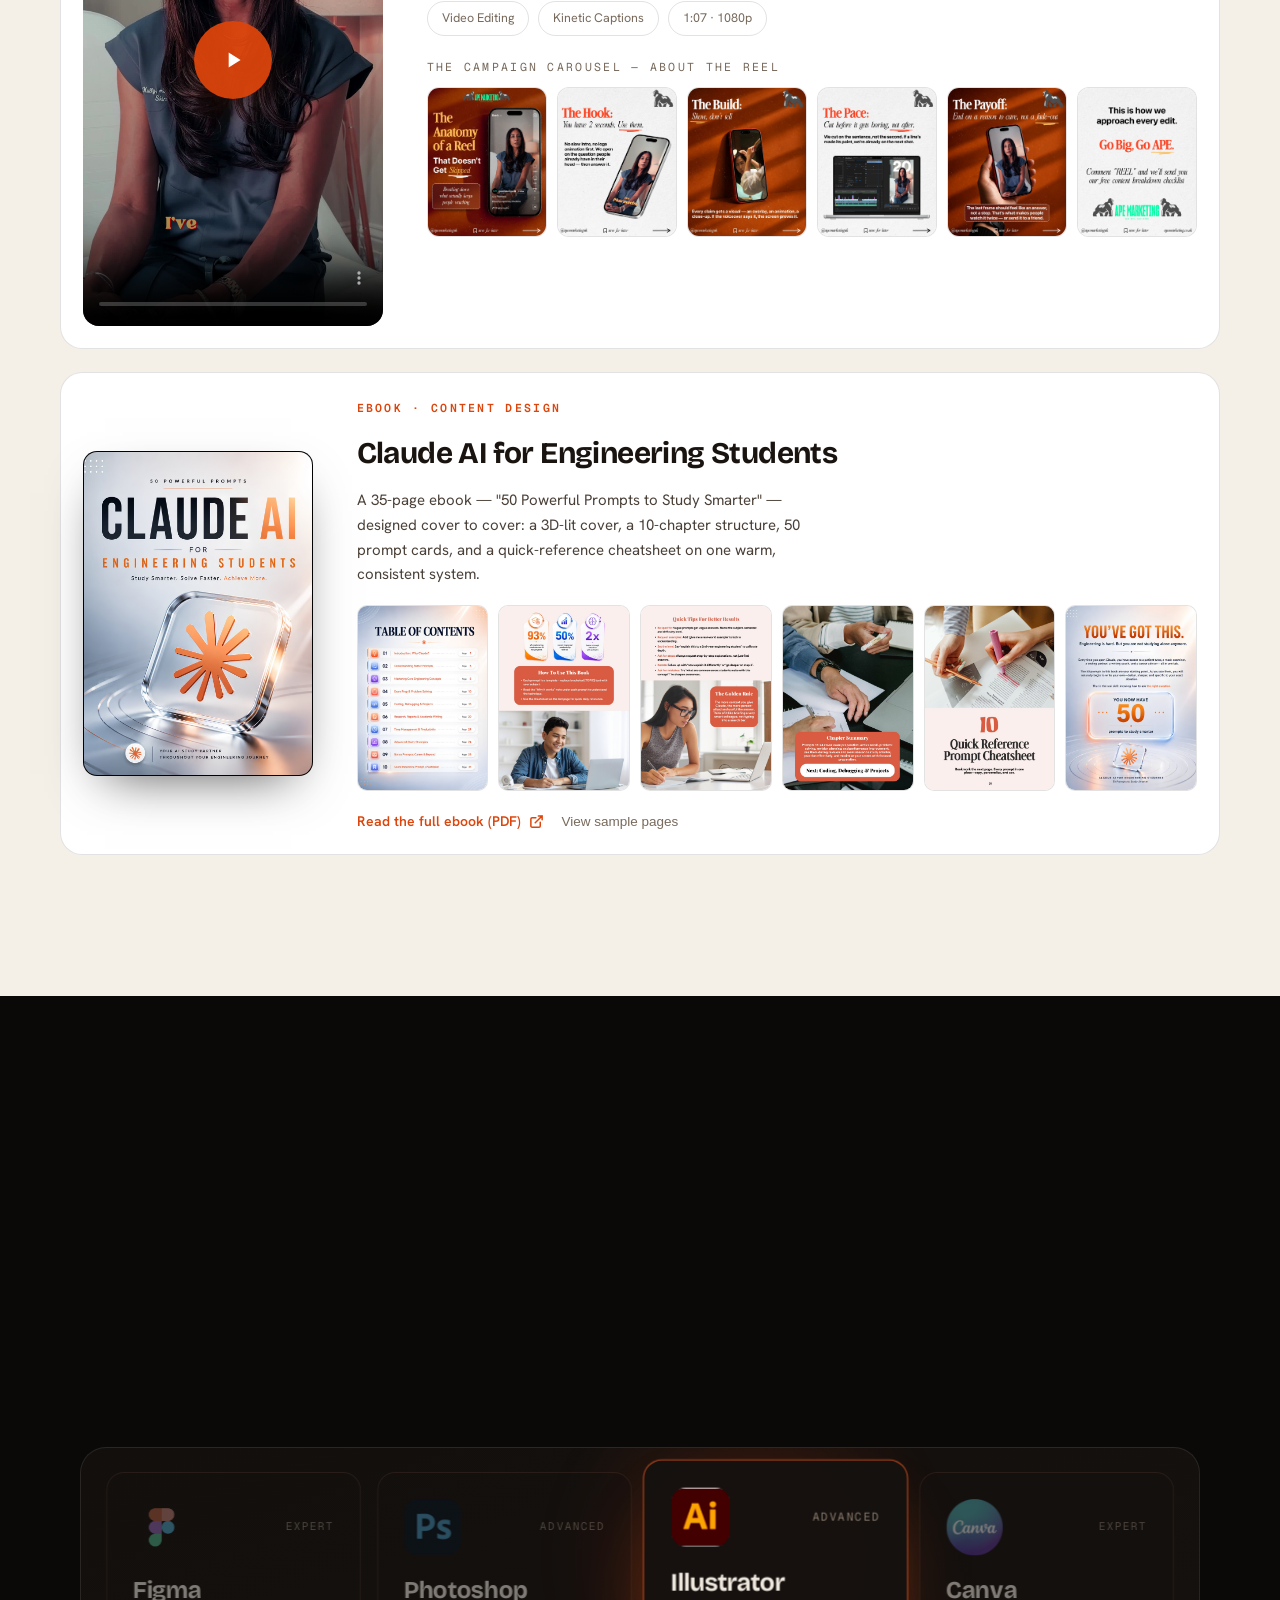
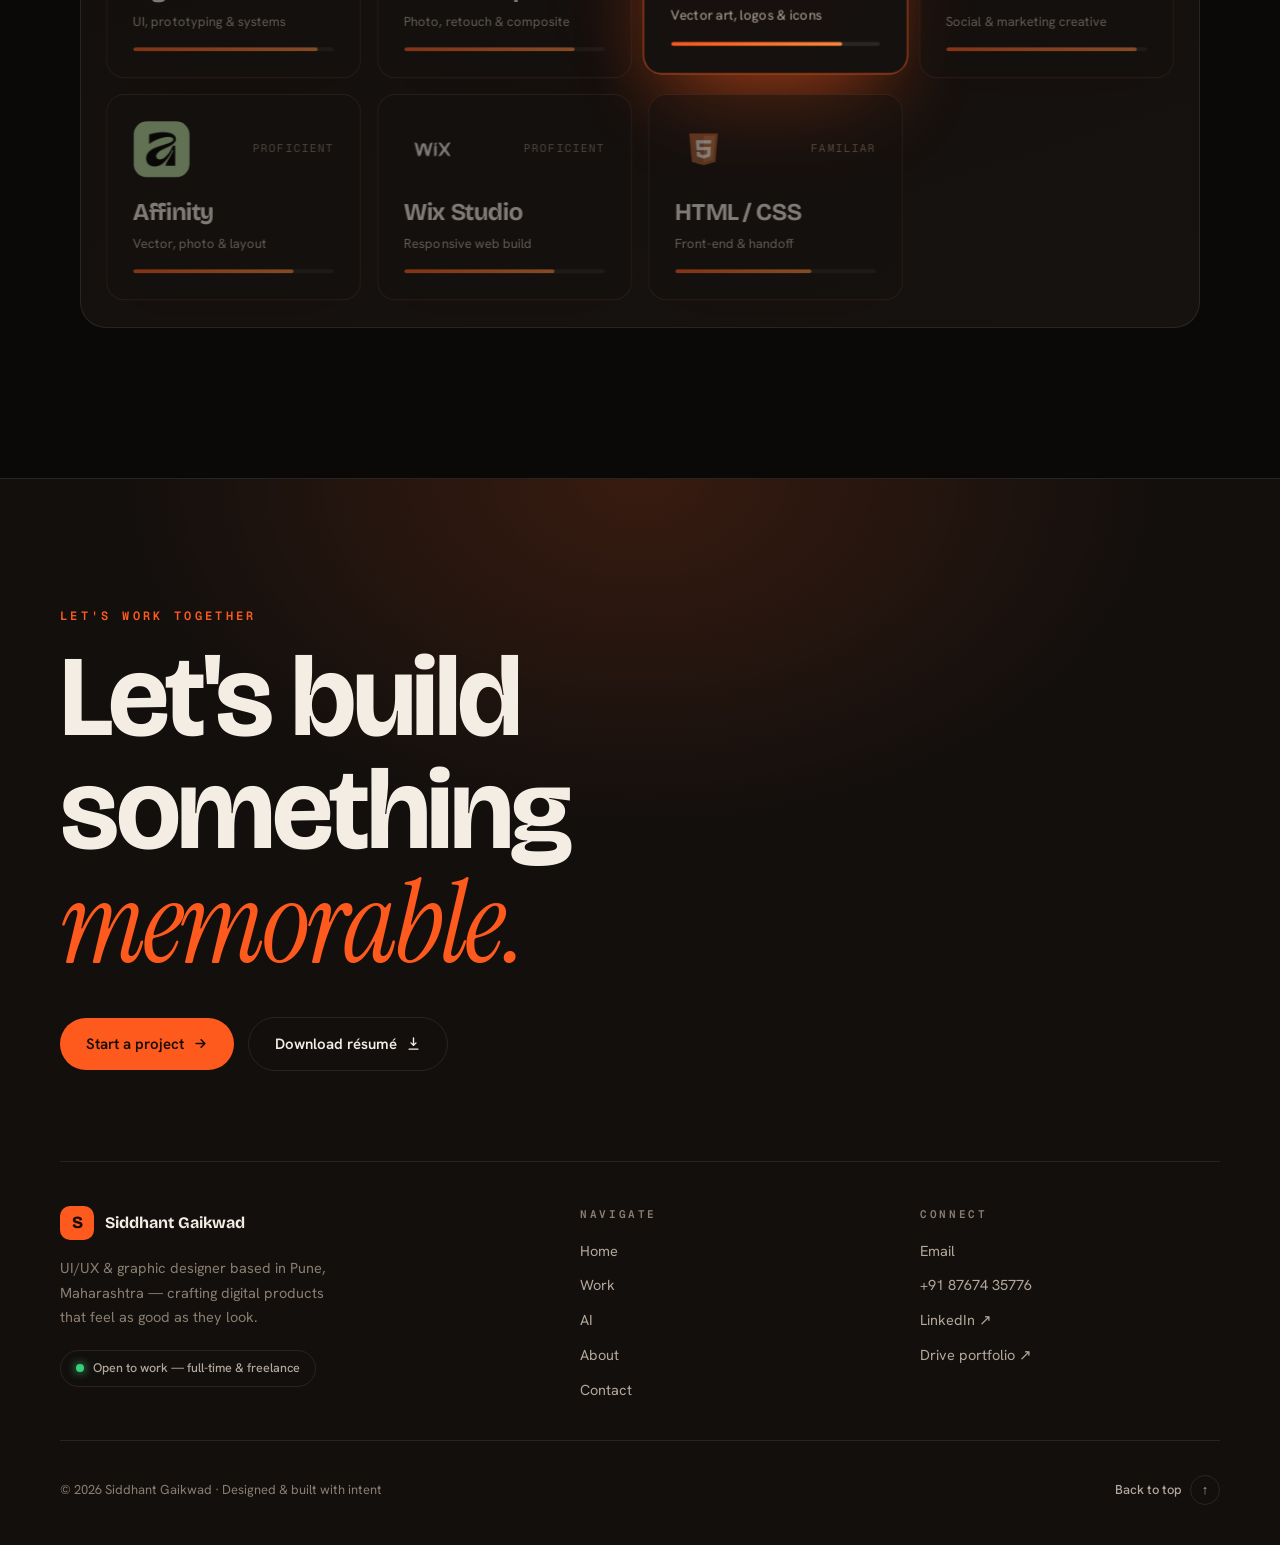
==== commit a4c1806c: "Update location from Ambernath to Pune site-wide Co-Authored-By: Claude Opus 4.8 <noreply@anthropic." ====
--- a/index.html
+++ b/index.html
@@ -104,7 +104,7 @@
   <div class="hero-copy" style="position:relative;display:flex;flex-direction:column;align-items:flex-start;width:100%">
   <div data-reveal data-reveal-delay="40" style="display:inline-flex;align-items:center;gap:11px;padding:9px 17px;border:1px solid var(--line);border-radius:100px;background:color-mix(in srgb,var(--surface) 60%,transparent);backdrop-filter:blur(8px);margin-bottom:34px">
     <span style="width:8px;height:8px;border-radius:50%;background:#3ad07a;box-shadow:0 0 10px #3ad07a;animation:pf-pulse 2s infinite"></span>
-    <span style="font-size:12.5px;letter-spacing:.08em;color:var(--fg-dim);font-weight:500">UI/UX &amp; Graphic Designer — Ambernath, India</span>
+    <span style="font-size:12.5px;letter-spacing:.08em;color:var(--fg-dim);font-weight:500">UI/UX &amp; Graphic Designer — Pune, India</span>
   </div>
 
   <h1 data-hero-title data-split style="position:relative;font-family:var(--font-display);font-weight:800;letter-spacing:-.045em;line-height:.92;font-size:clamp(44px,8vw,128px);max-width:15ch;margin:0 auto">I design <span style="font-family:var(--font-serif);font-style:italic;font-weight:400;color:var(--accent)">experiences</span> people remember.</h1>
@@ -672,7 +672,7 @@
           <span style="width:34px;height:34px;border-radius:10px;background:var(--accent);color:var(--accent-ink);display:grid;place-items:center;font-family:var(--font-display);font-weight:800;font-size:17px">S</span>
           <span style="font-family:var(--font-display);font-weight:700;font-size:16px;color:var(--fg)">Siddhant Gaikwad</span>
         </div>
-        <p style="color:var(--muted);font-size:14.5px;line-height:1.7;max-width:34ch">UI/UX &amp; graphic designer based in Ambernath, Maharashtra — crafting digital products that feel as good as they look.</p>
+        <p style="color:var(--muted);font-size:14.5px;line-height:1.7;max-width:34ch">UI/UX &amp; graphic designer based in Pune, Maharashtra — crafting digital products that feel as good as they look.</p>
         <div style="display:inline-flex;align-items:center;gap:9px;margin-top:20px;padding:8px 15px;border:1px solid var(--line);border-radius:100px">
           <span style="width:8px;height:8px;border-radius:50%;background:#3ad07a;box-shadow:0 0 10px #3ad07a;animation:pf-pulse 2s infinite"></span>
           <span style="font-size:12.5px;color:var(--fg-dim);font-weight:500">Open to work — full-time &amp; freelance</span>
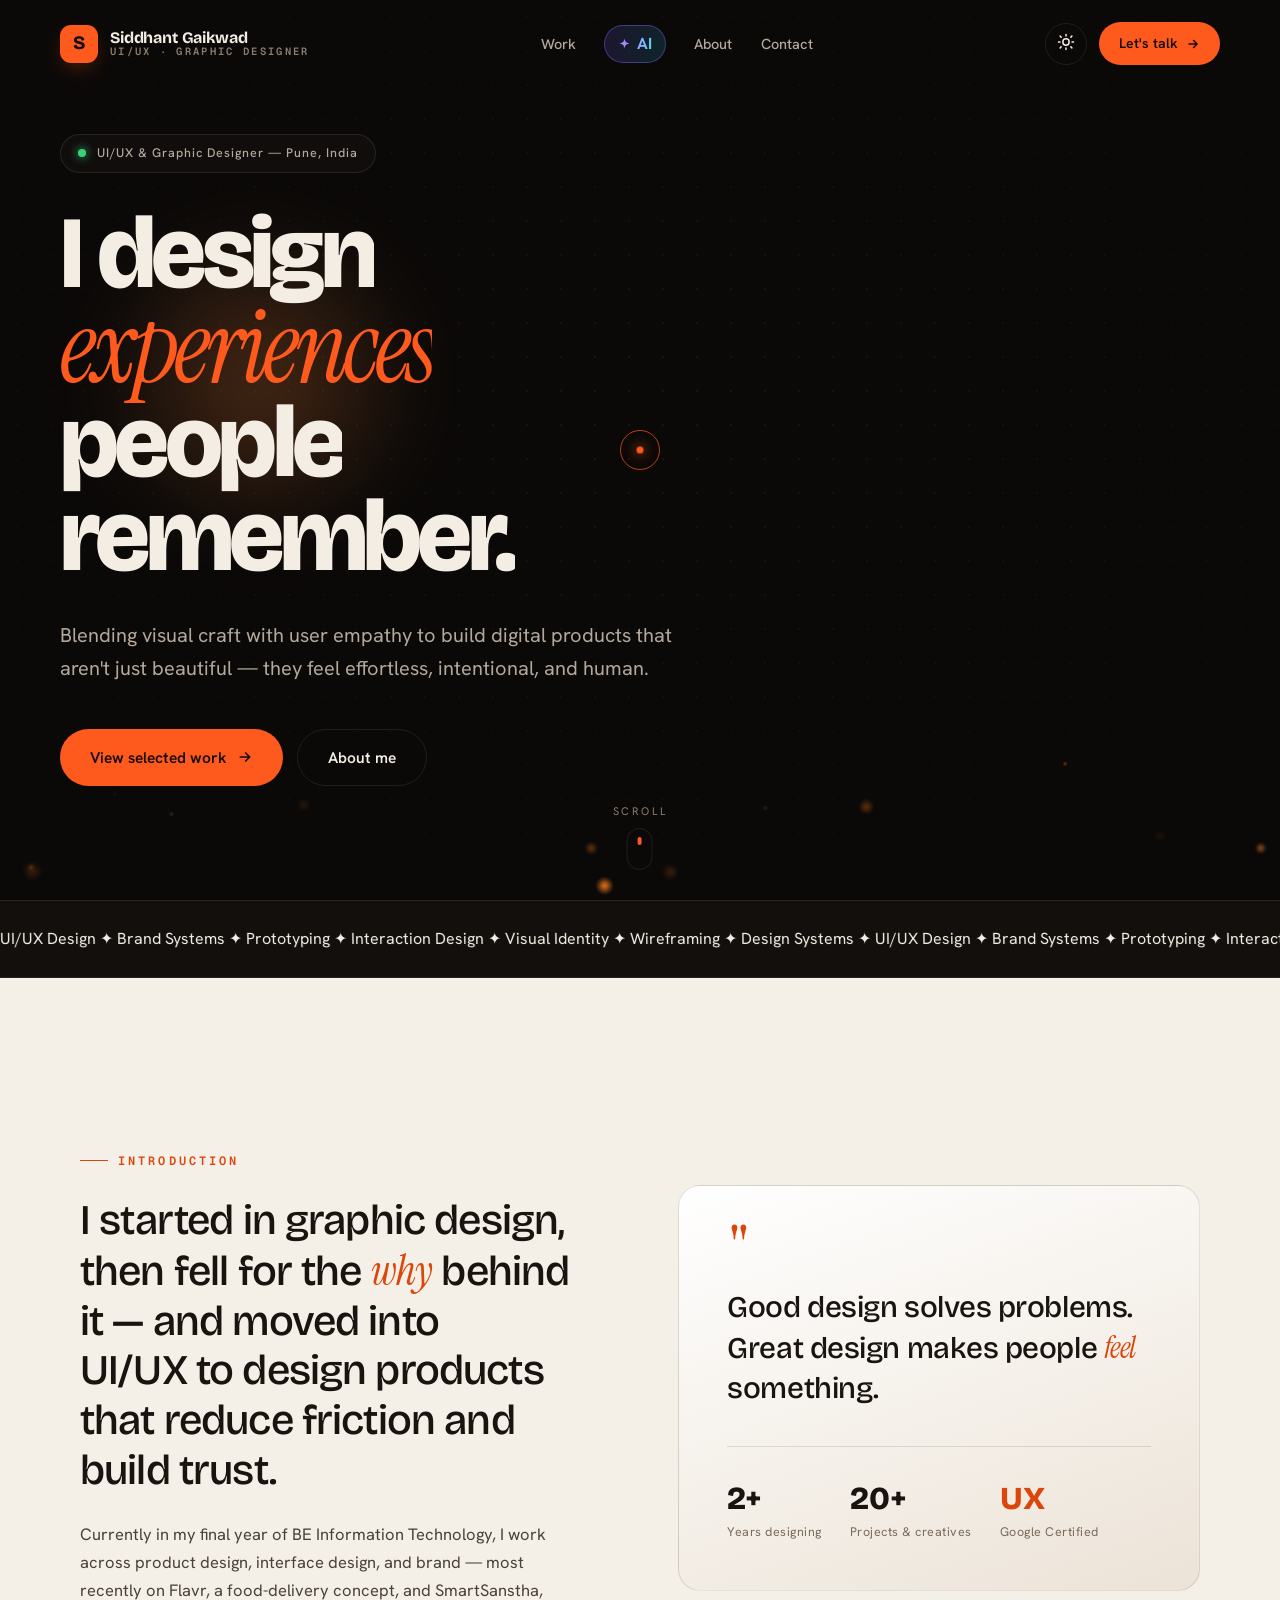
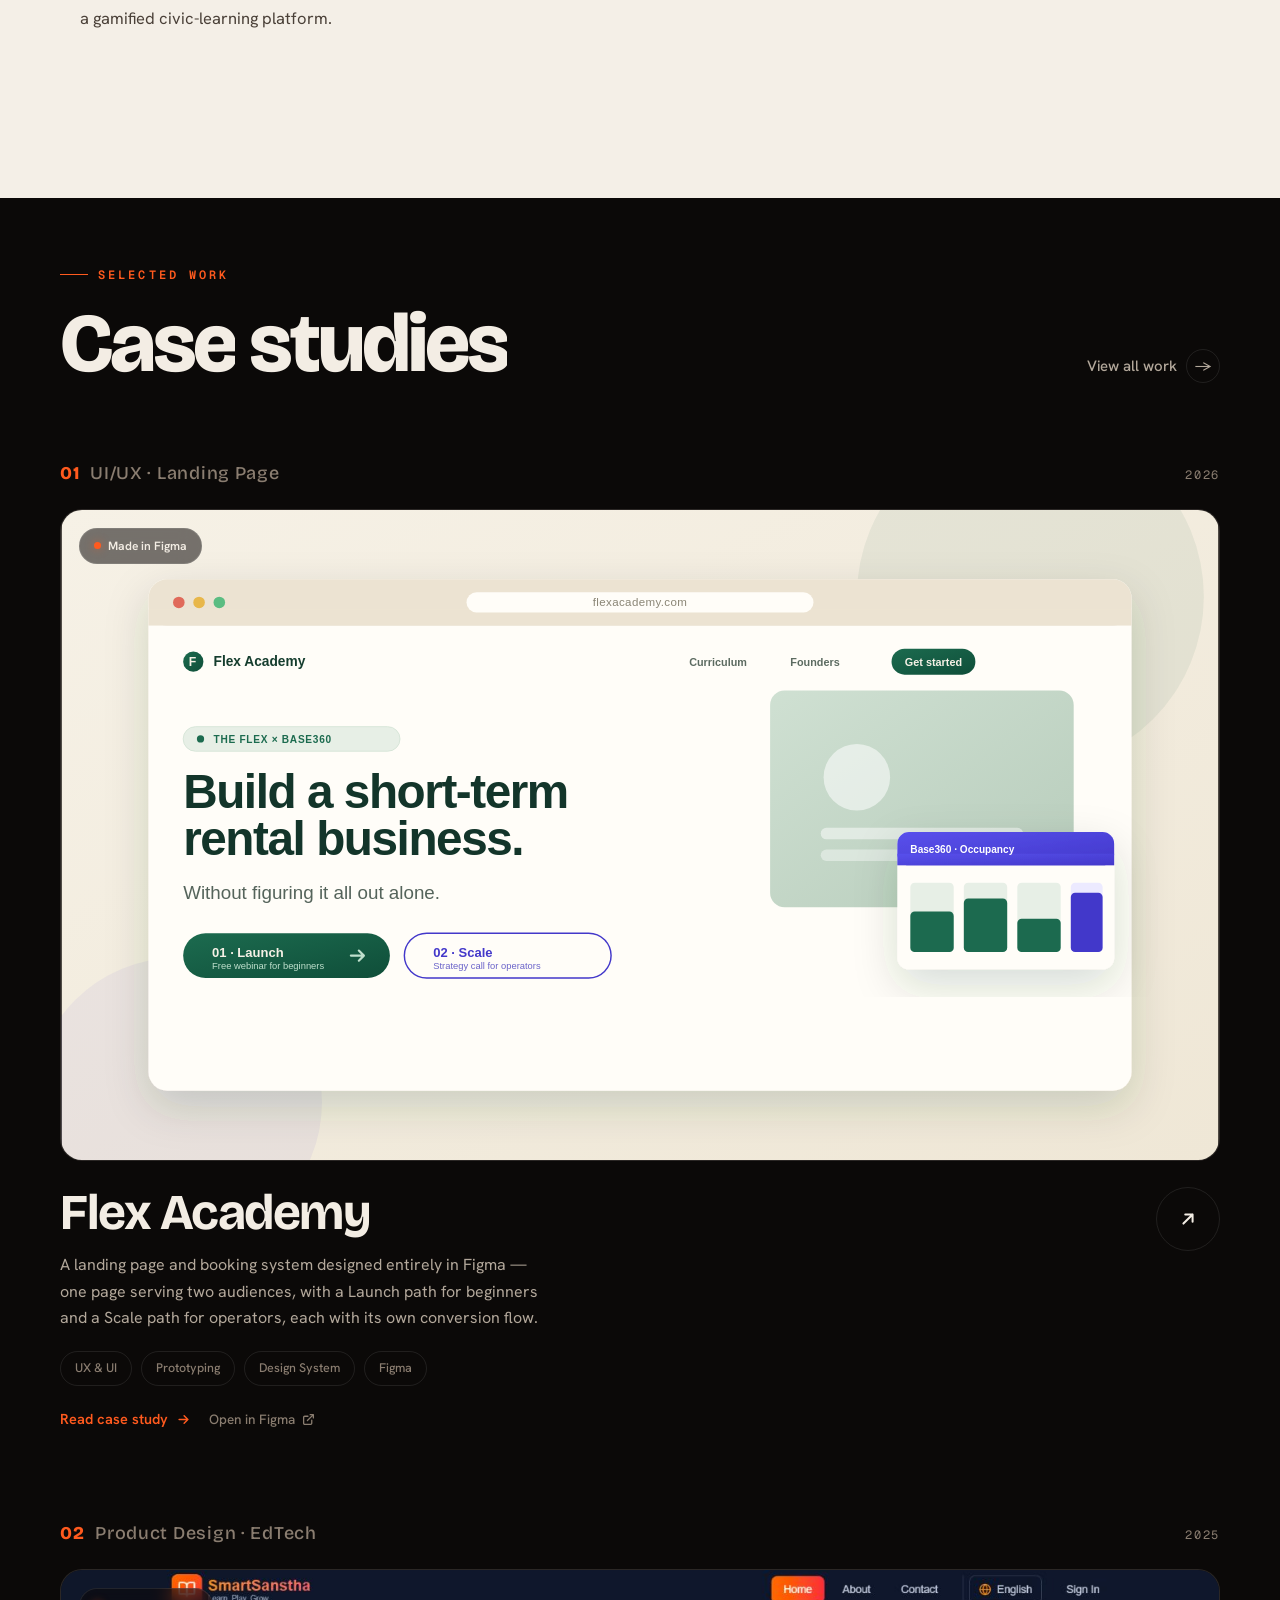
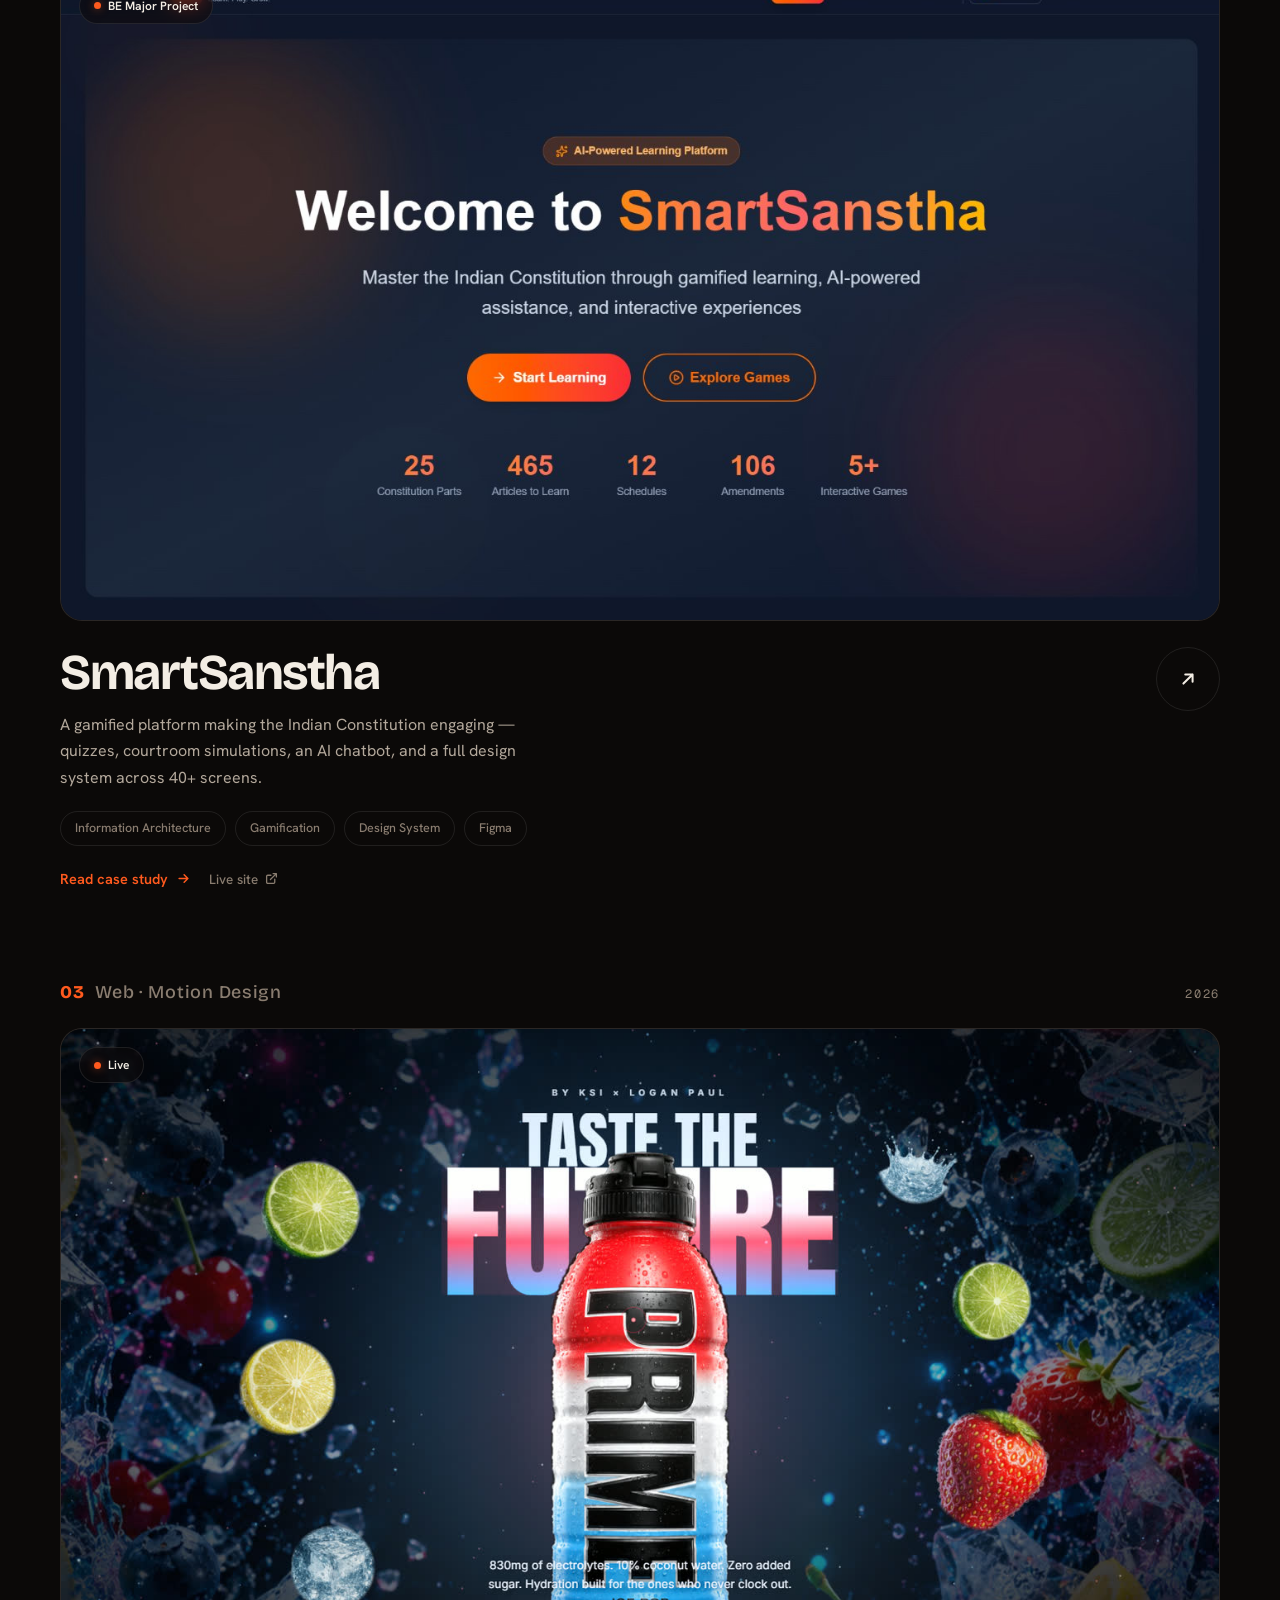
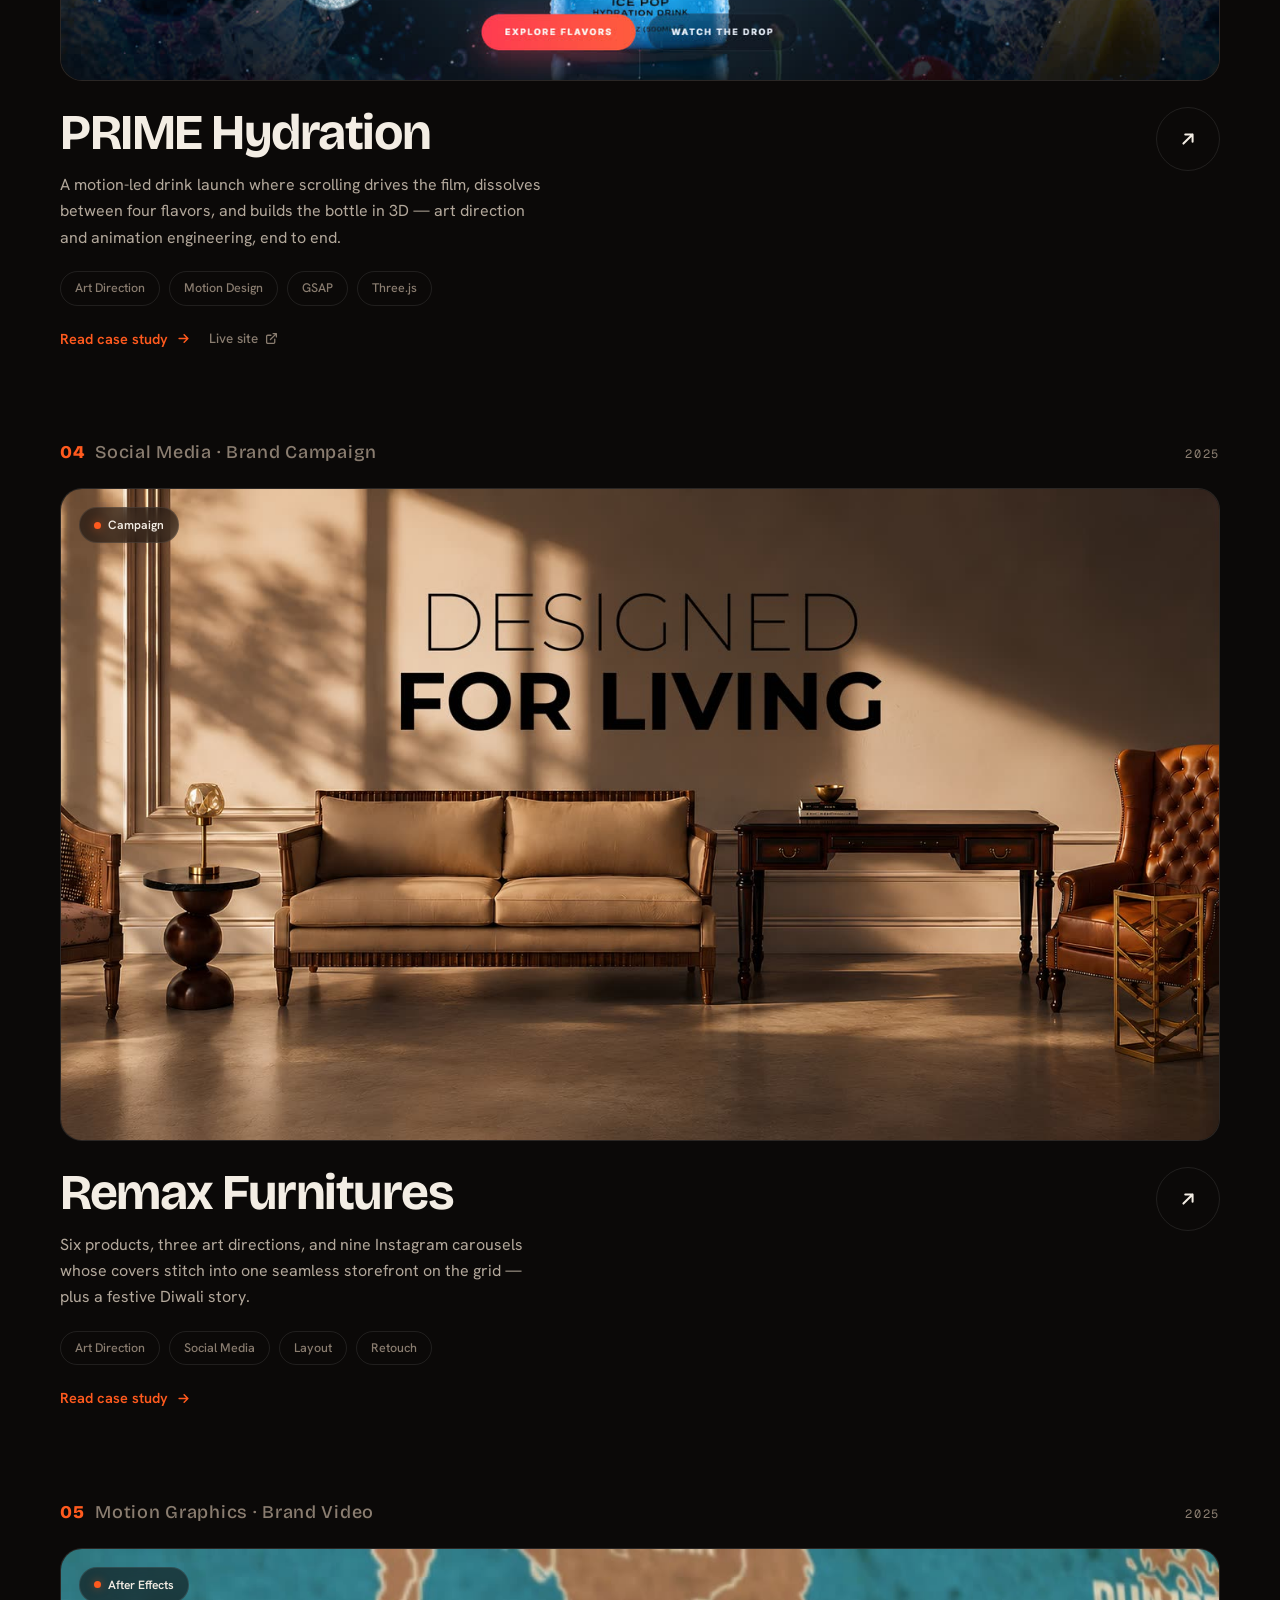
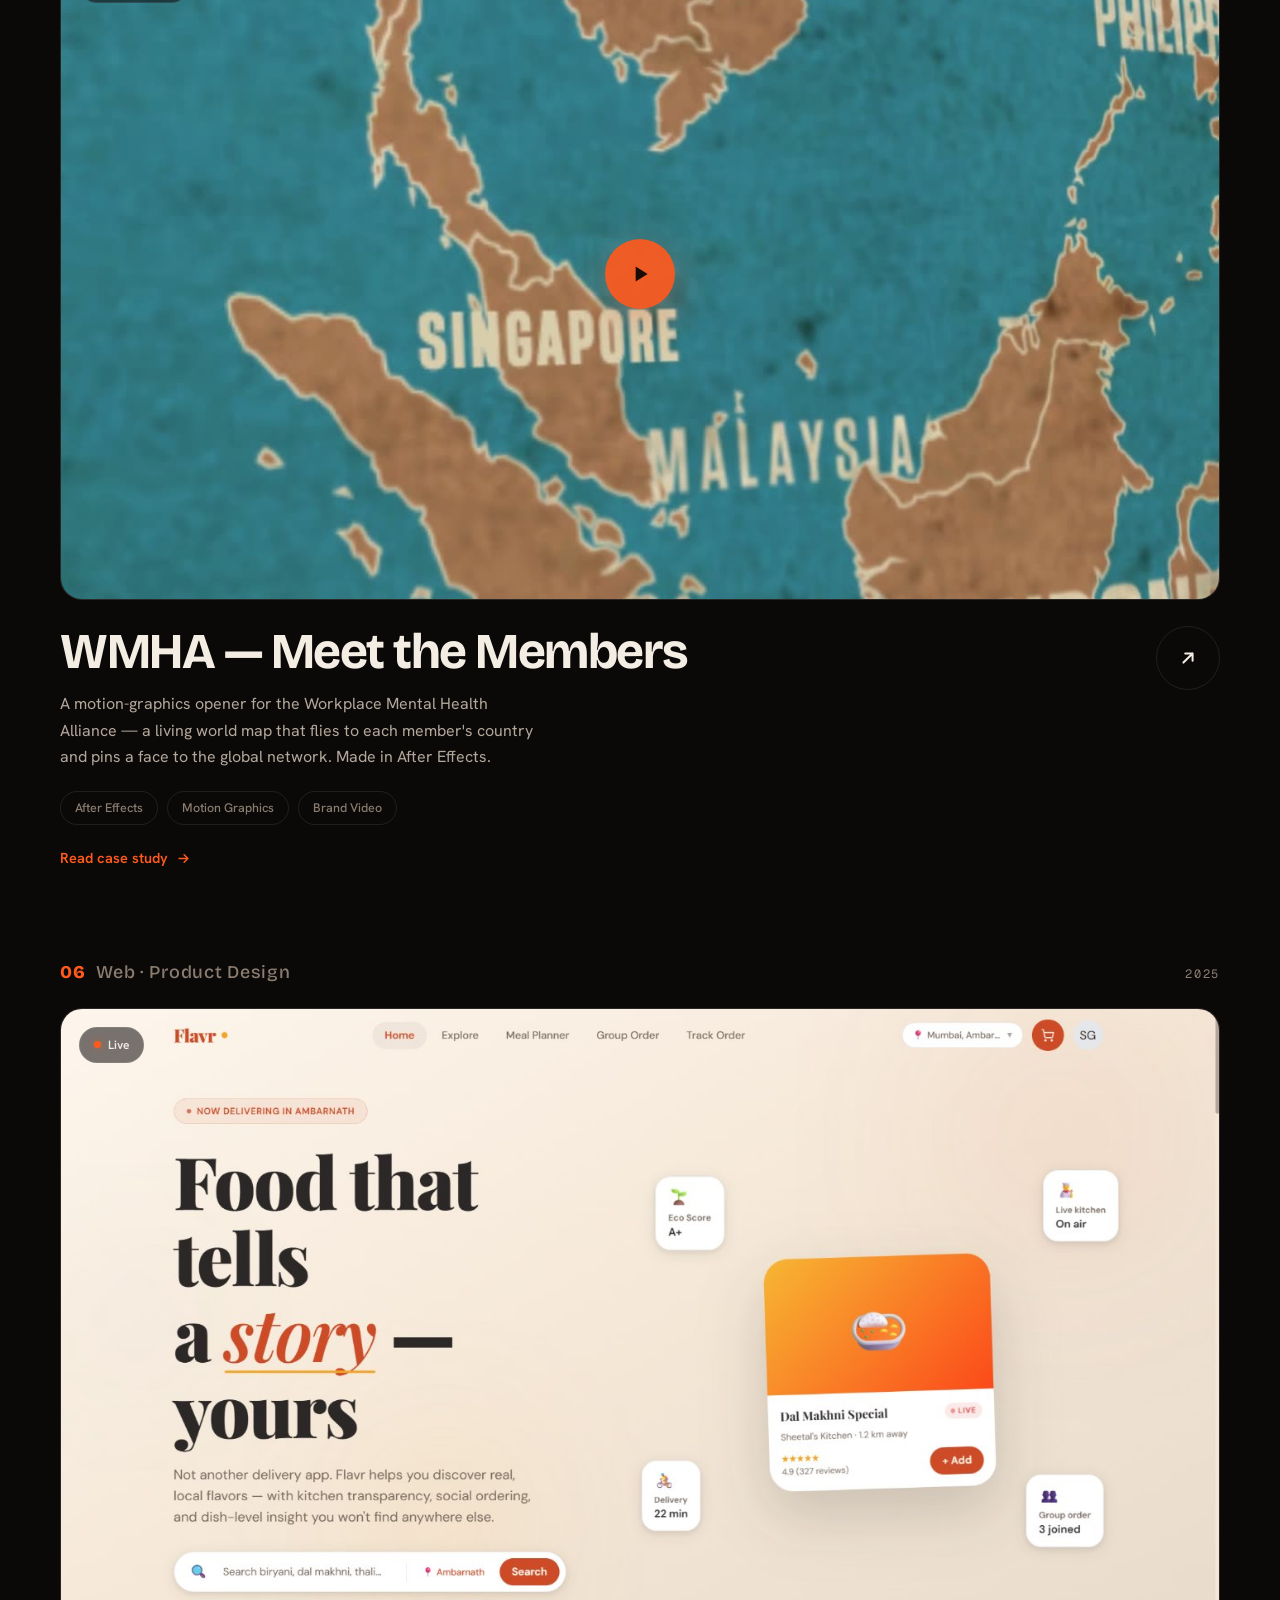
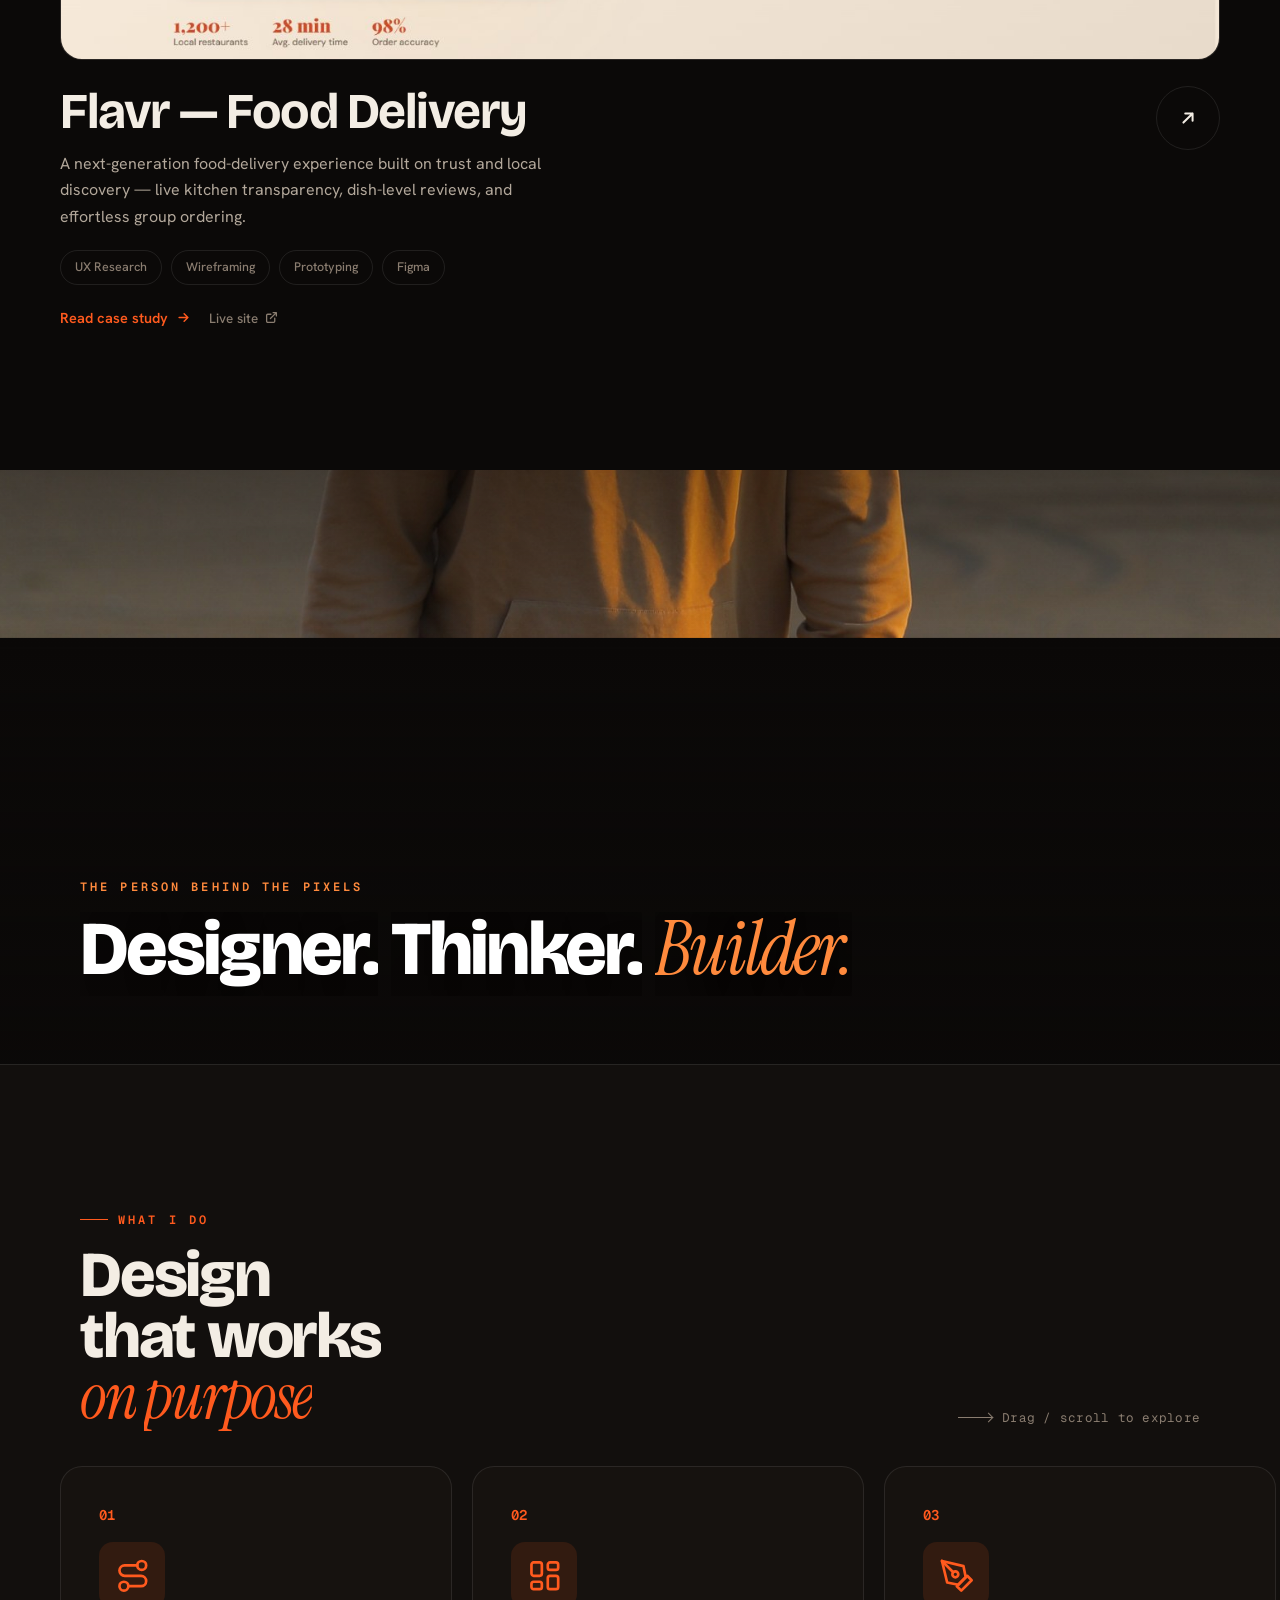
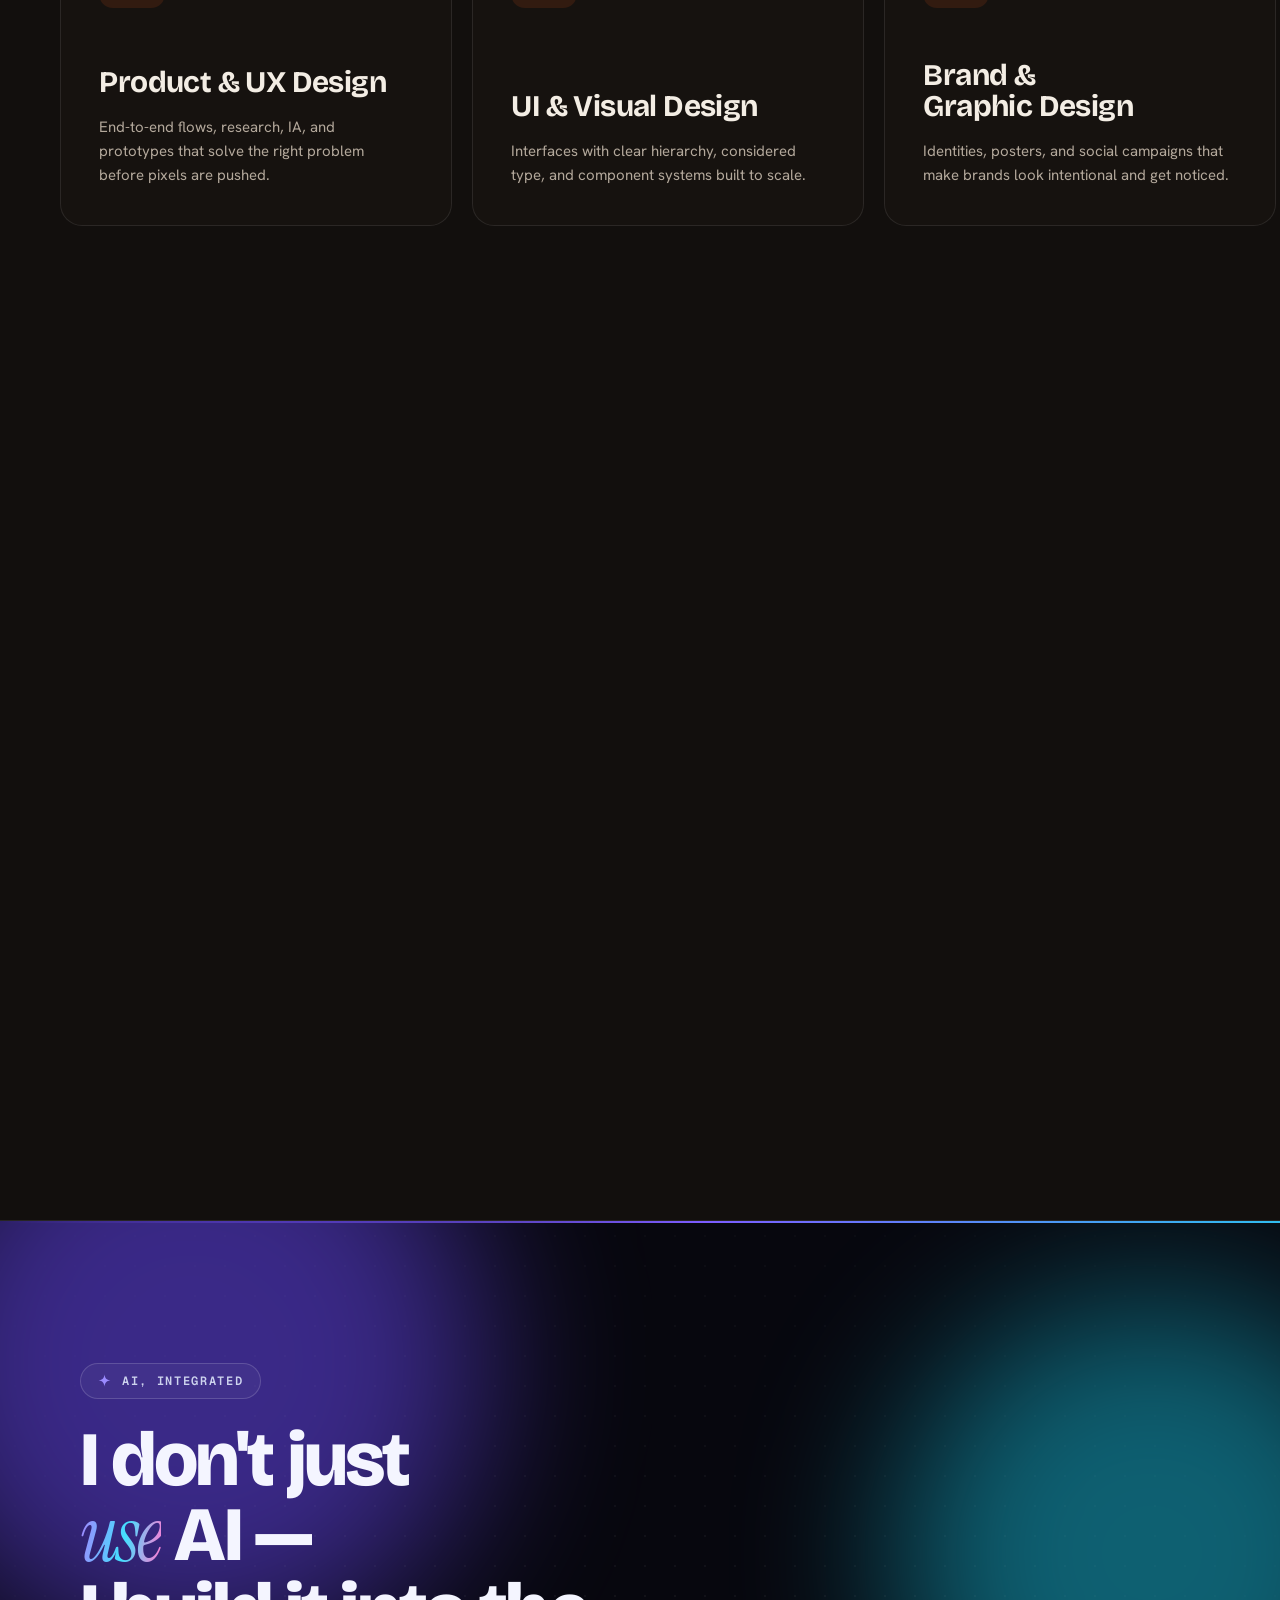
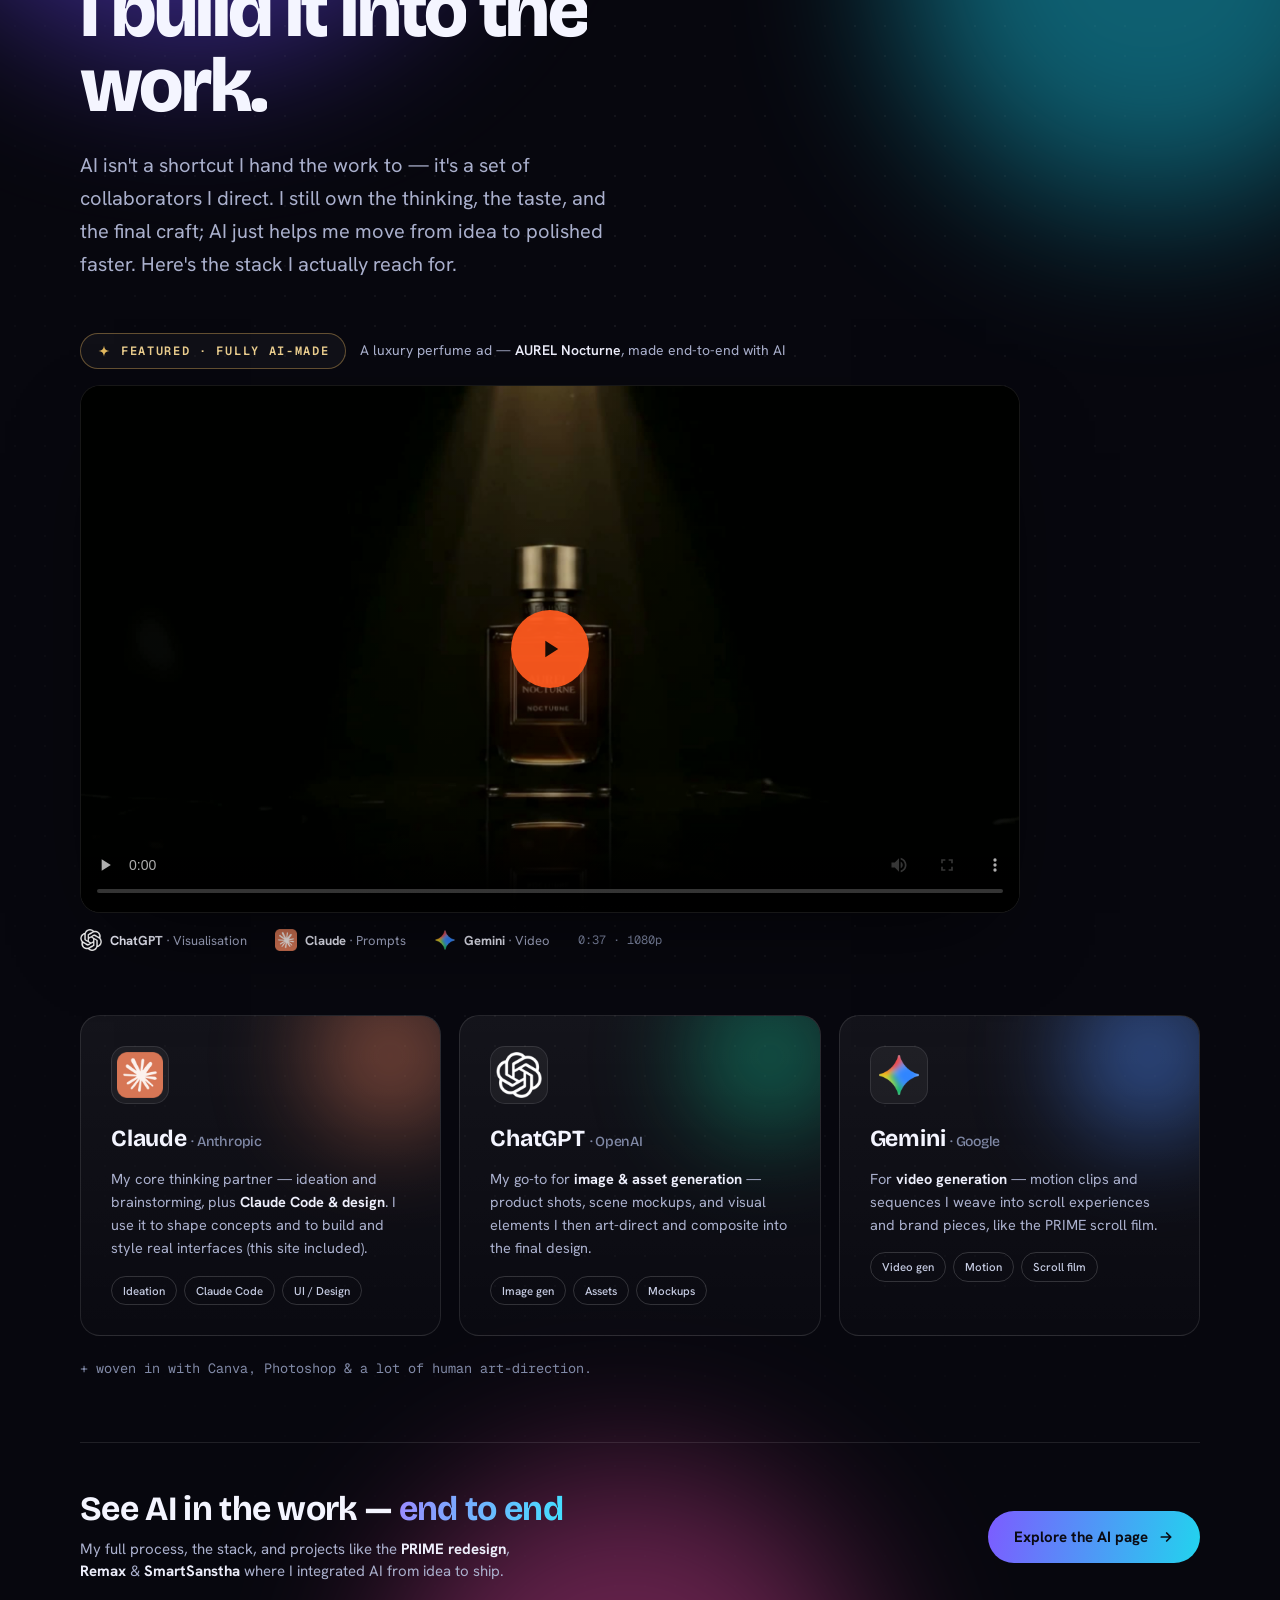
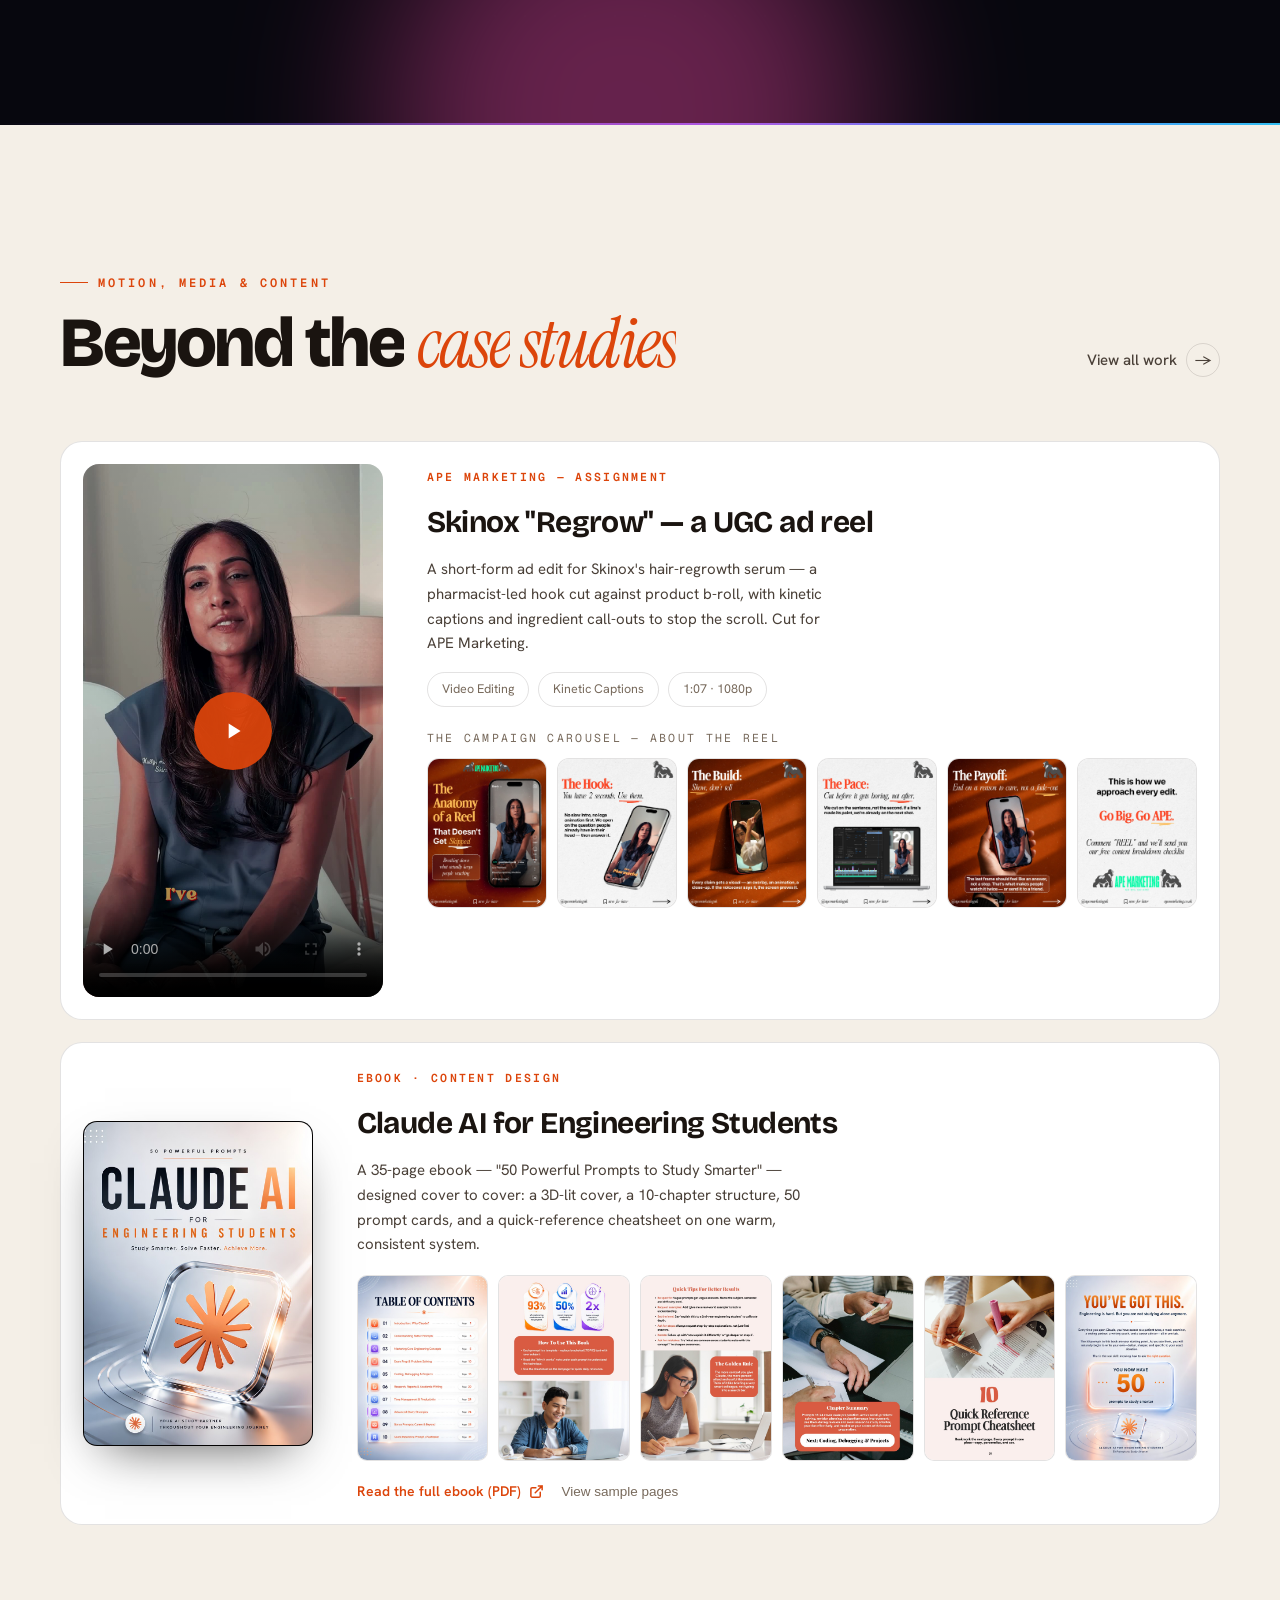
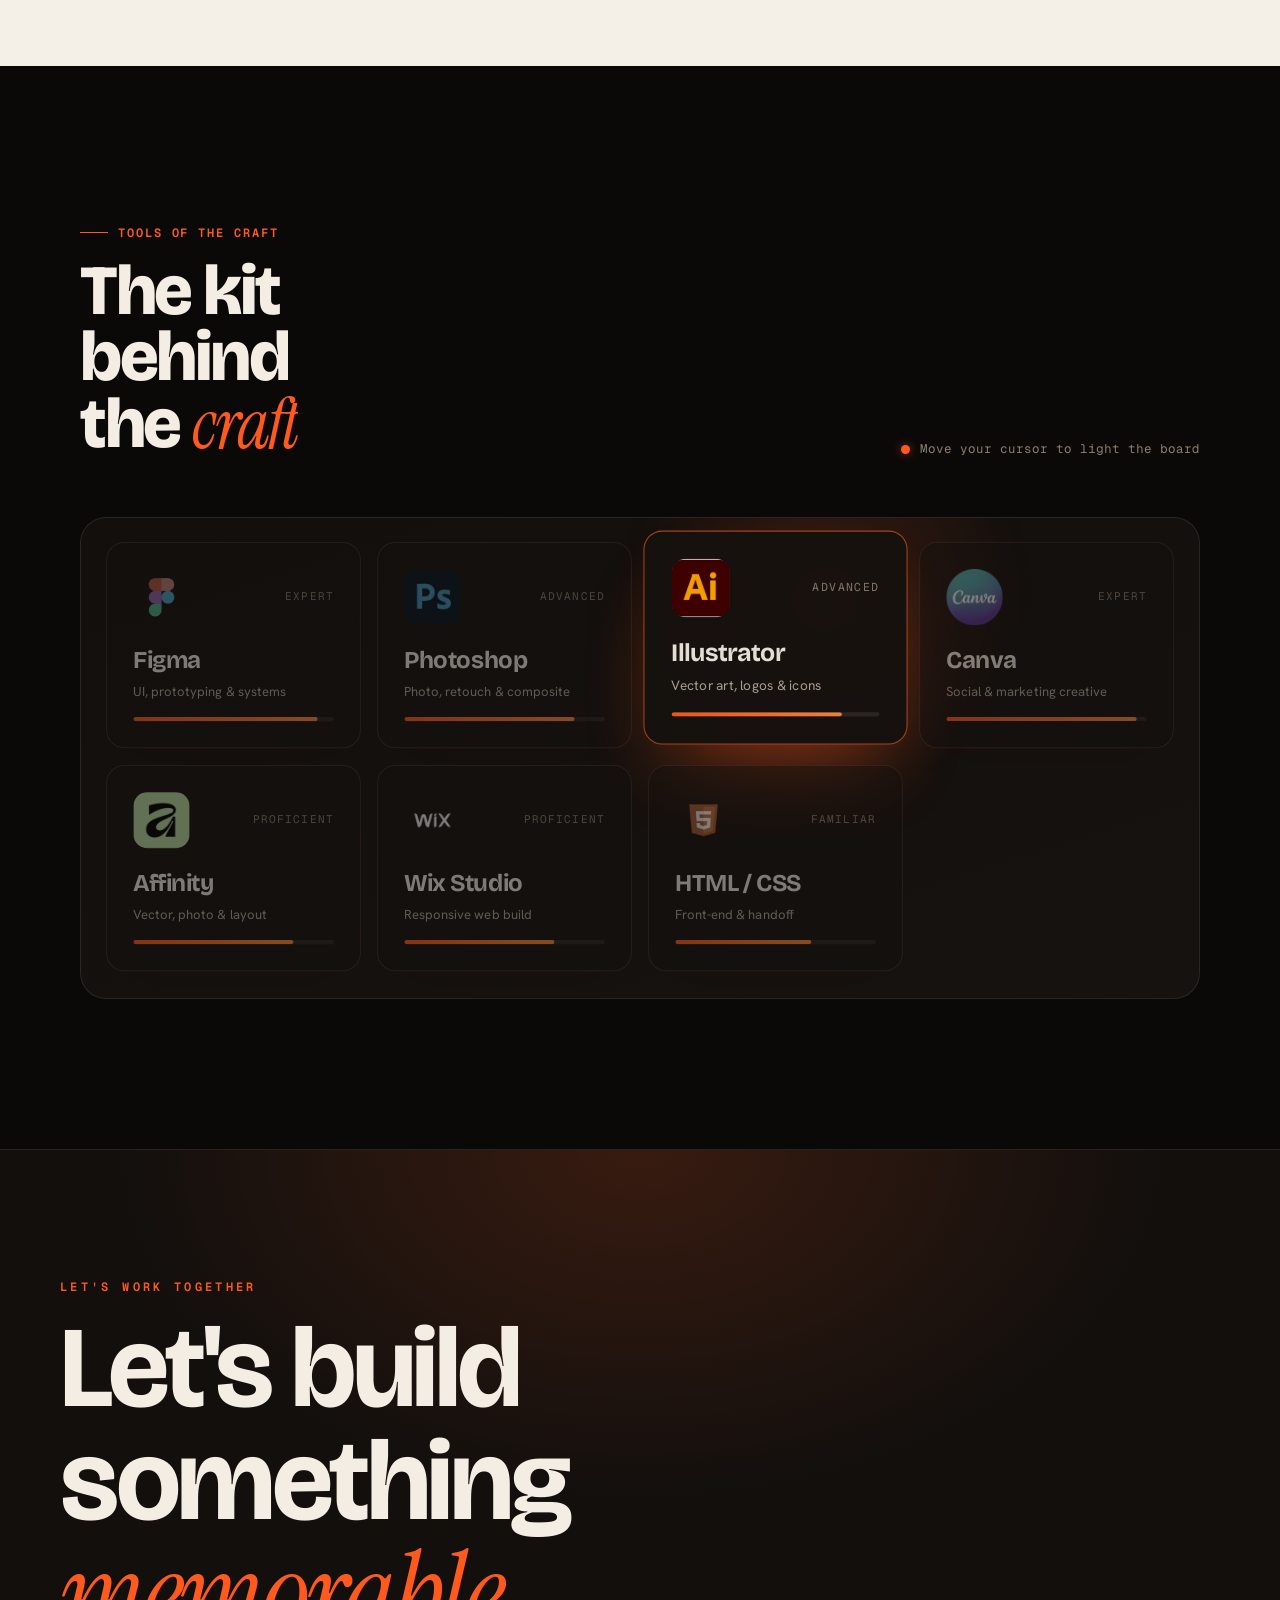
==== commit d3a54e06: "Add featured AUREL Nocturne AI-made ad to the AI section (home + AI page) Fully AI-made sample perfu" ====
--- a/index.html
+++ b/index.html
@@ -439,6 +439,23 @@
       <p style="margin-top:24px;font-size:clamp(16px,1.7vw,20px);line-height:1.65;color:#aab0cd">AI isn't a shortcut I hand the work to — it's a set of collaborators I direct. I still own the thinking, the taste, and the final craft; AI just helps me move from idea to polished faster. Here's the stack I actually reach for.</p>
     </div>
 
+    <div data-reveal style="margin-top:clamp(34px,4.5vw,52px)">
+      <div style="display:flex;align-items:center;gap:14px;flex-wrap:wrap;margin-bottom:16px">
+        <span class="ai-eyebrow" style="border-color:rgba(217,170,90,.42);color:#eccf8f"><svg width="14" height="14" viewBox="0 0 48 48" fill="#e2b85f" aria-hidden="true"><path d="M24 5 C26 18 30 22 43 24 C30 26 26 30 24 43 C22 30 18 26 5 24 C18 22 22 18 24 5 Z"/></svg>Featured · Fully AI-made</span>
+        <span style="font-size:14px;color:#aab0cd">A luxury perfume ad — <b style="color:#edeefb;font-weight:600">AUREL Nocturne</b>, made end-to-end with AI</span>
+      </div>
+      <div class="av-player" style="max-width:940px">
+        <video class="sk-vid" playsinline preload="none" controls poster="assets/aurel/aurel-poster.jpg"><source src="assets/aurel/aurel-ad.mp4" type="video/mp4"></video>
+        <button class="sk-play" aria-label="Play the AUREL perfume ad"><em><svg width="28" height="28" viewBox="0 0 24 24" fill="var(--accent-ink)" aria-hidden="true"><path d="M8 5v14l11-7z"/></svg></em></button>
+      </div>
+      <div style="display:flex;align-items:center;gap:clamp(14px,2.4vw,28px);flex-wrap:wrap;margin-top:16px;max-width:940px">
+        <span style="display:inline-flex;align-items:center;gap:8px;font-size:13px;color:#aab0cd"><img src="assets/ai/chatgpt.png" alt="ChatGPT" style="width:22px;height:22px;object-fit:contain"><span><b style="color:#edeefb">ChatGPT</b> · Visualisation</span></span>
+        <span style="display:inline-flex;align-items:center;gap:8px;font-size:13px;color:#aab0cd"><img src="assets/ai/claude.png" alt="Claude" style="width:22px;height:22px;object-fit:contain"><span><b style="color:#edeefb">Claude</b> · Prompts</span></span>
+        <span style="display:inline-flex;align-items:center;gap:8px;font-size:13px;color:#aab0cd"><img src="assets/ai/gemini.png" alt="Gemini" style="width:22px;height:22px;object-fit:contain"><span><b style="color:#edeefb">Gemini</b> · Video</span></span>
+        <span style="font-family:var(--font-mono);font-size:12px;color:#8089a6">0:37 · 1080p</span>
+      </div>
+    </div>
+
     <div class="ai-tools">
       <div class="ai-card" data-reveal data-tilt="4">
         <span class="glow" style="background:#d97757"></span>
--- a/portfolio.css
+++ b/portfolio.css
@@ -193,6 +193,8 @@
 
 /* ---------- media components (reel player, campaign carousel, ebook) — shared by work + home ---------- */
 .sk-player{position:relative;aspect-ratio:9/16;width:100%;max-height:540px;border-radius:16px;overflow:hidden;background:#000;margin:0 auto}
+.av-player{position:relative;border:1px solid var(--line);border-radius:20px;overflow:hidden;background:#000;aspect-ratio:16/9;box-shadow:0 34px 90px -34px rgba(0,0,0,.75)}
+.av-player video{width:100%;height:100%;display:block;object-fit:cover;background:#000}
 .sk-player video{width:100%;height:100%;display:block;object-fit:cover;background:#000}
 .sk-play{position:absolute;inset:0;display:grid;place-items:center;border:none;background:linear-gradient(180deg,rgba(0,0,0,.08),rgba(0,0,0,.34))}
 .sk-play em{width:clamp(60px,8vw,78px);height:clamp(60px,8vw,78px);border-radius:50%;background:color-mix(in srgb,var(--accent) 94%,transparent);display:grid;place-items:center;box-shadow:0 16px 50px -10px var(--glow);transition:transform .3s ease}
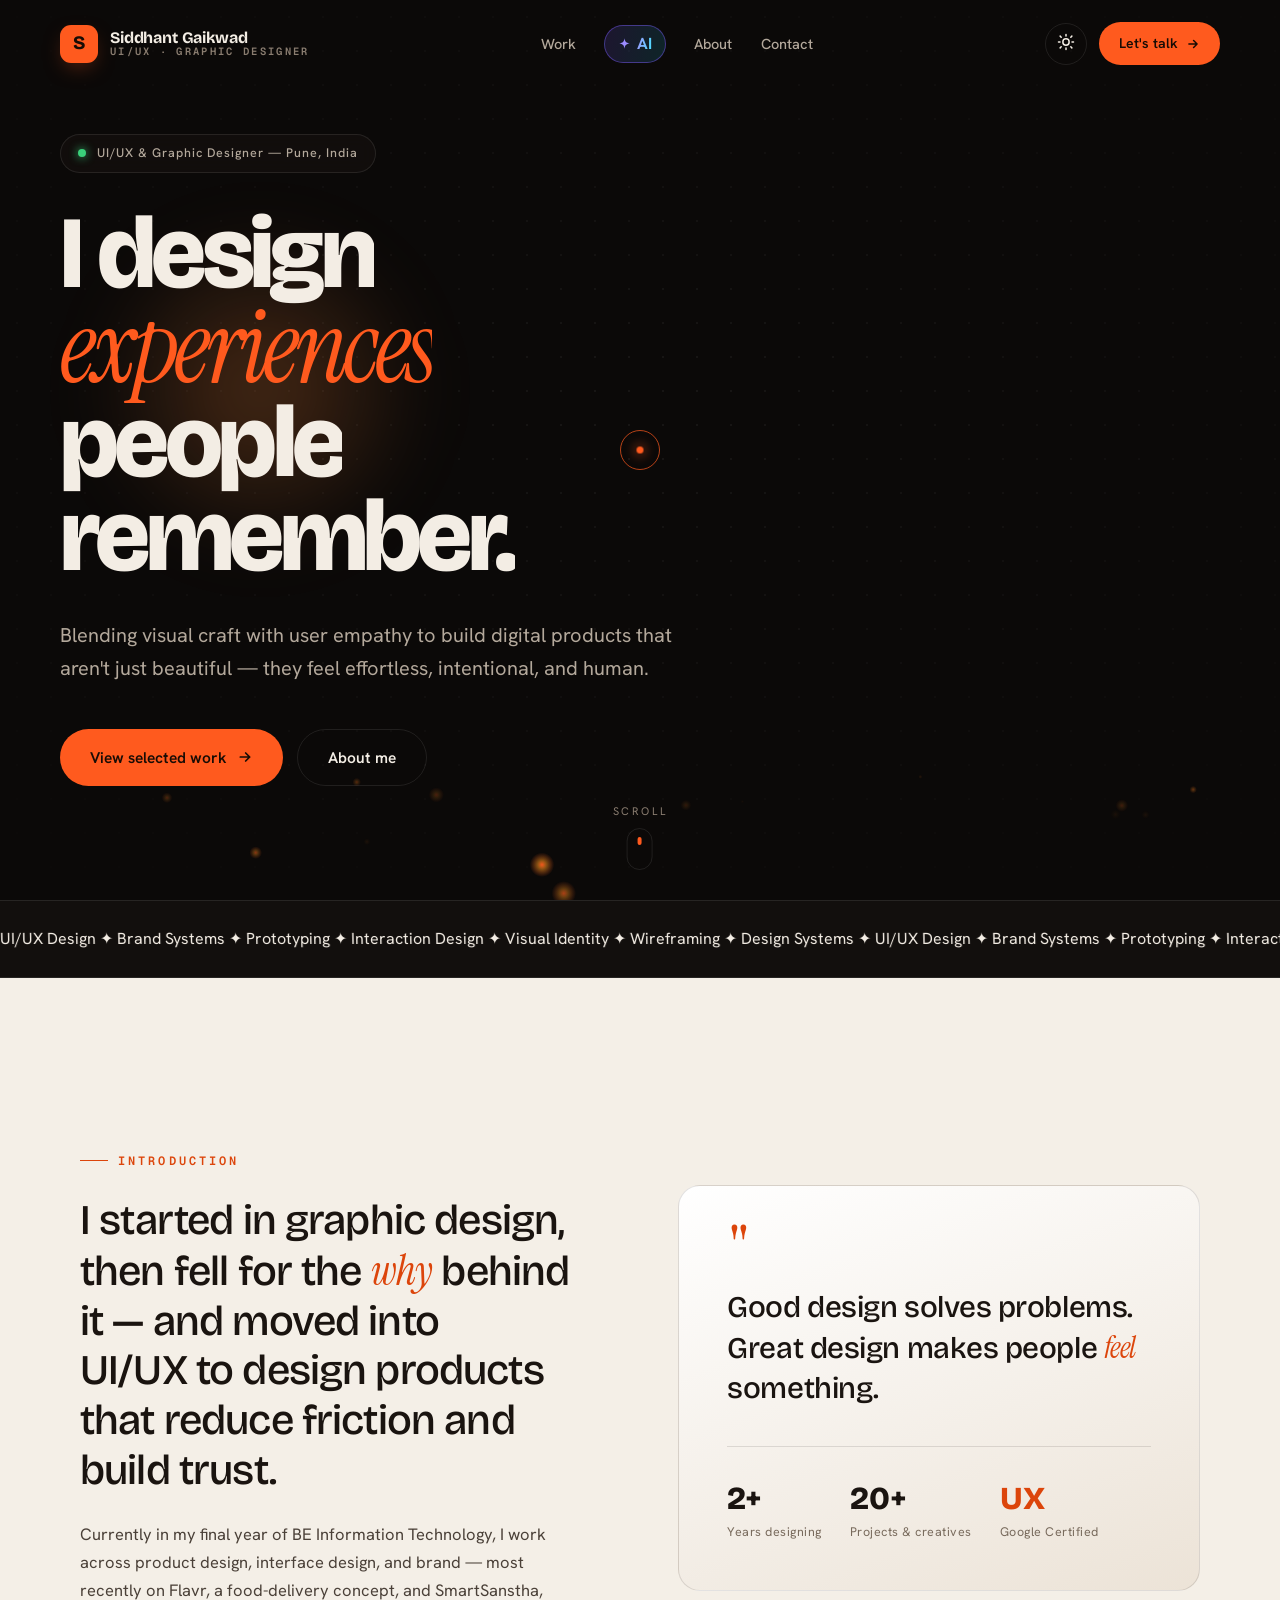
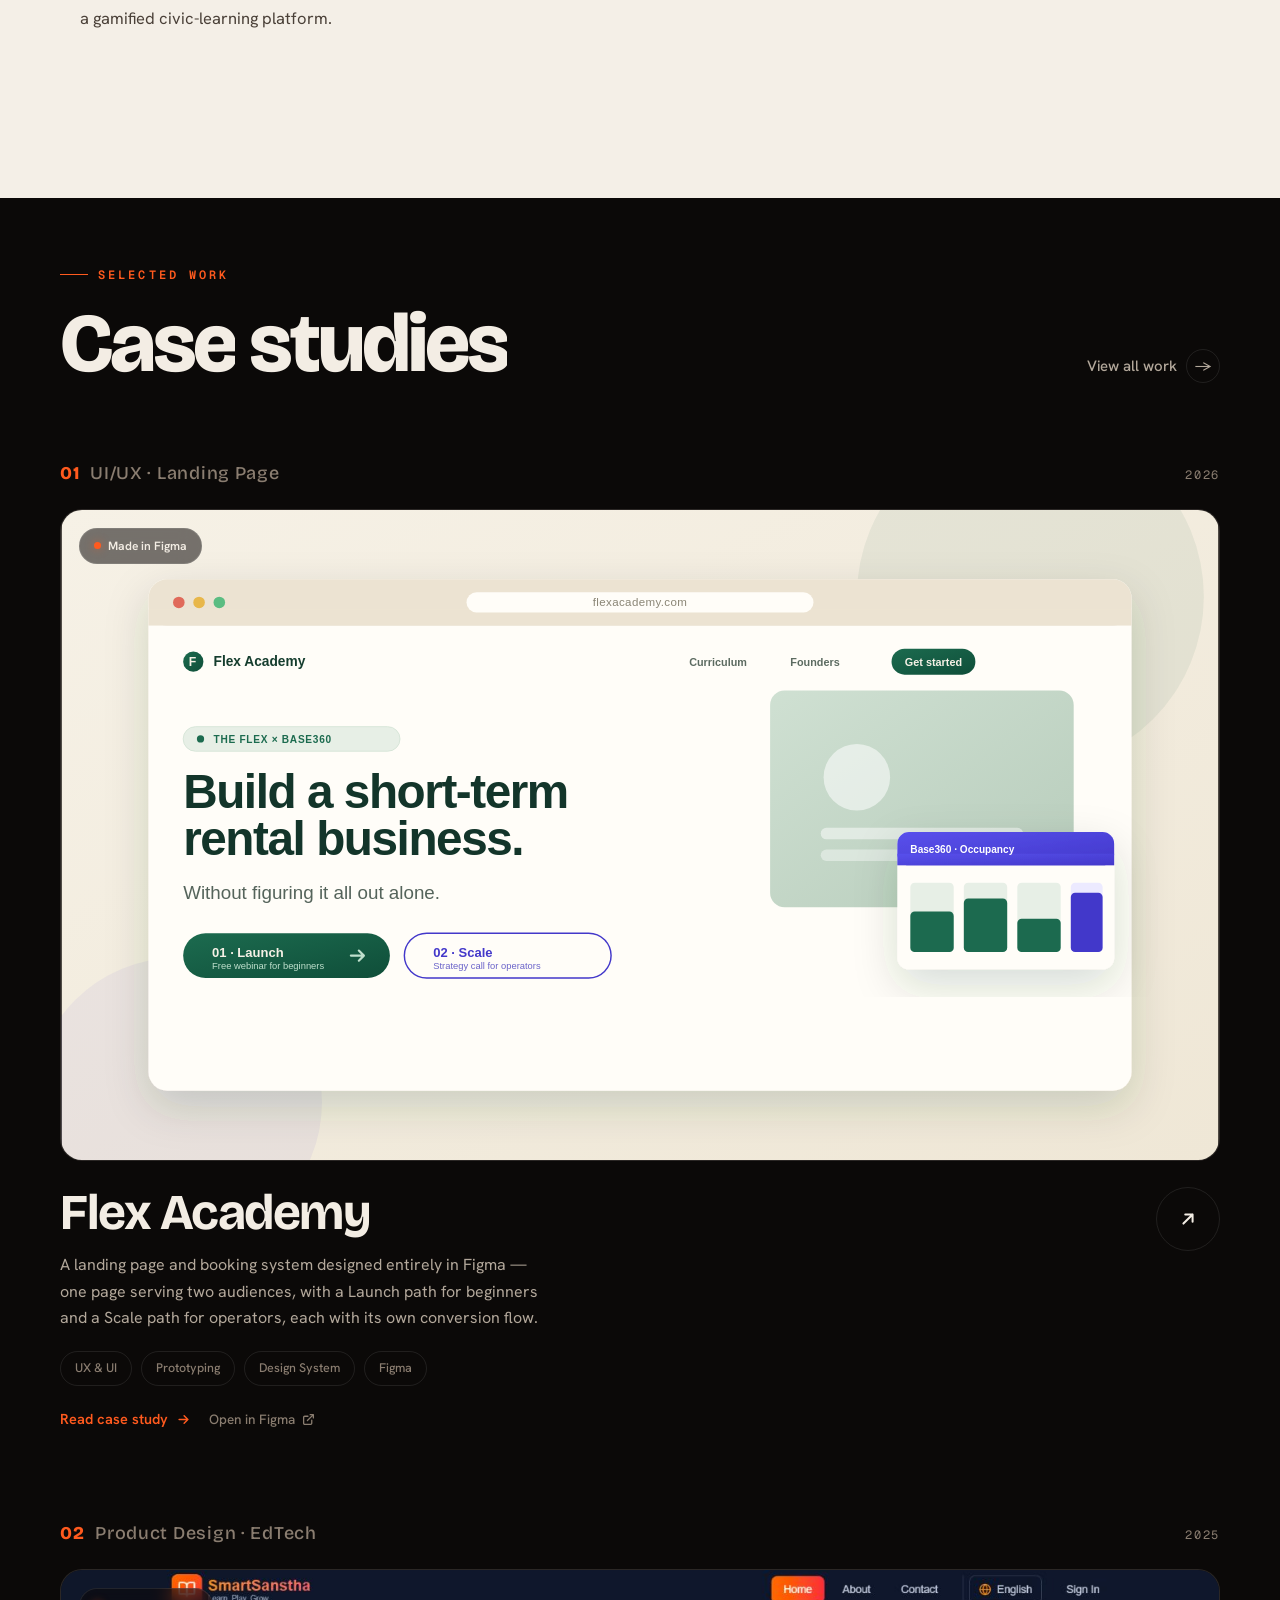
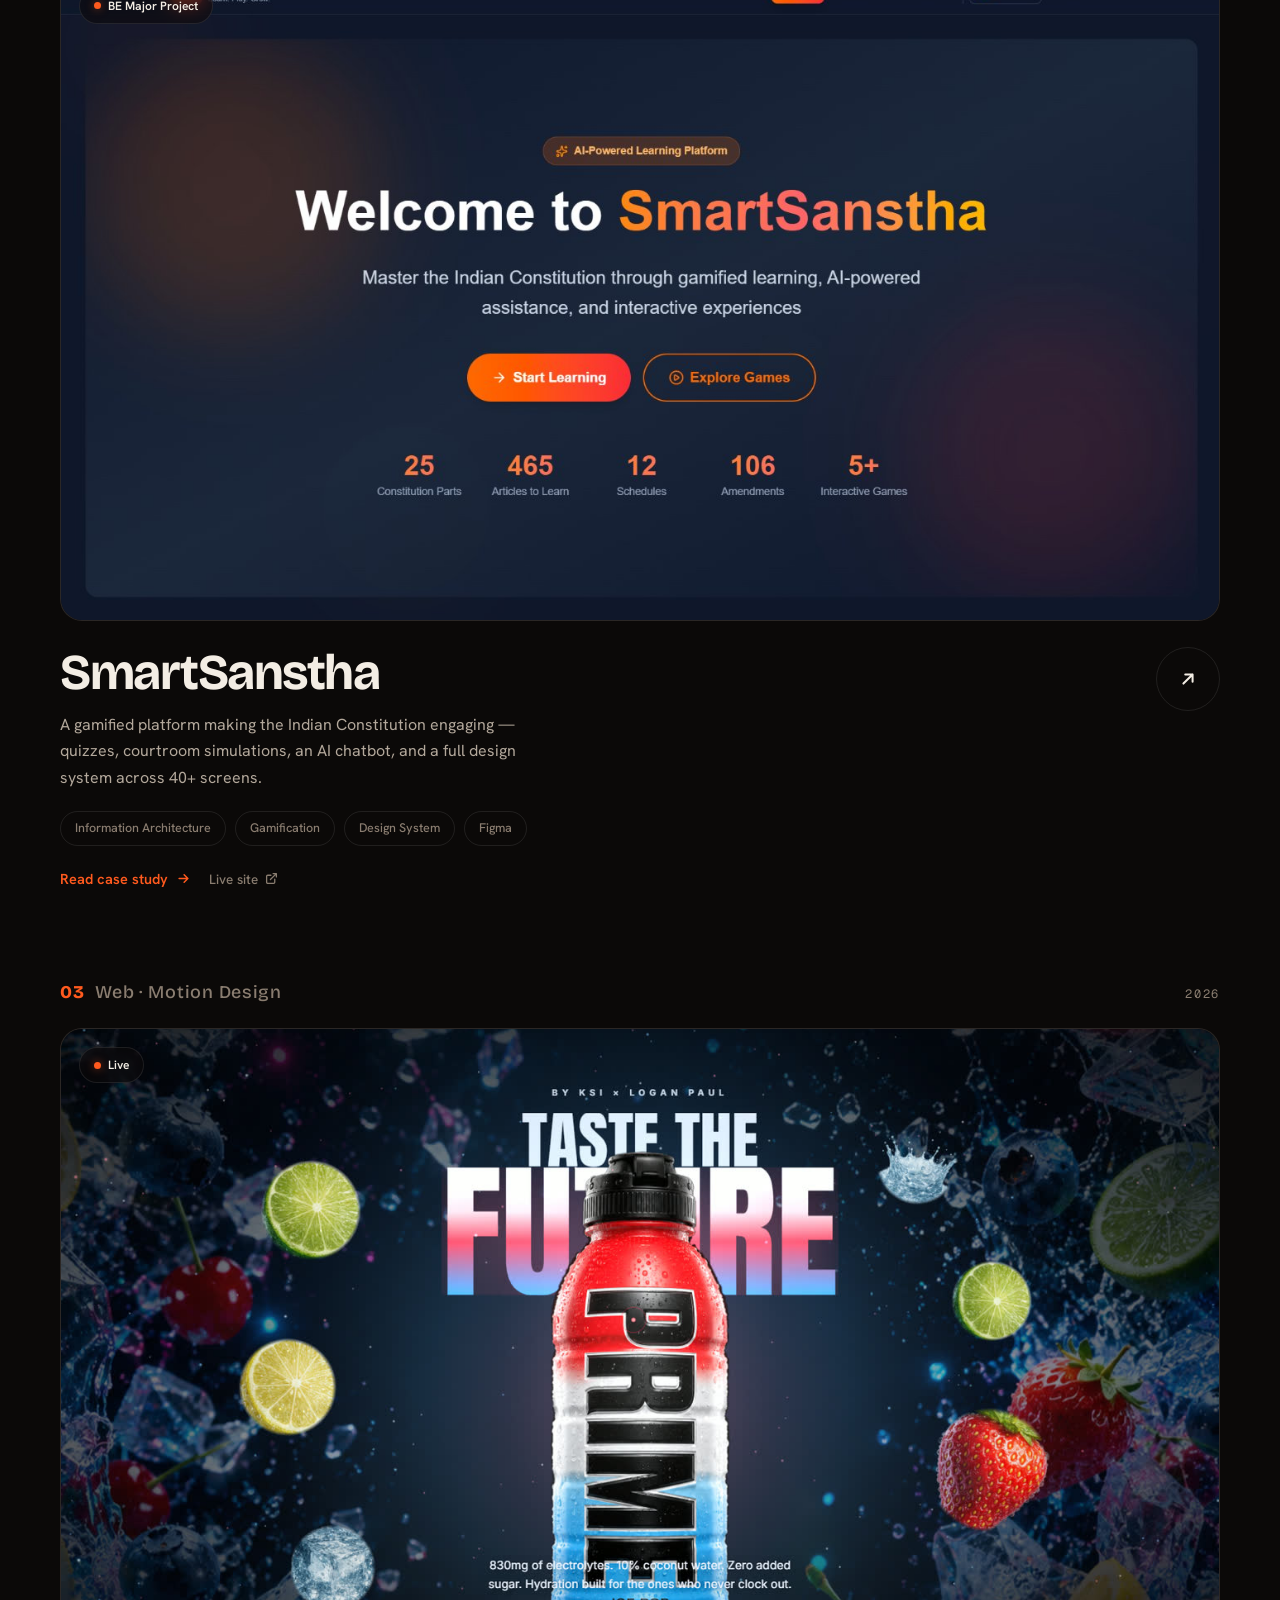
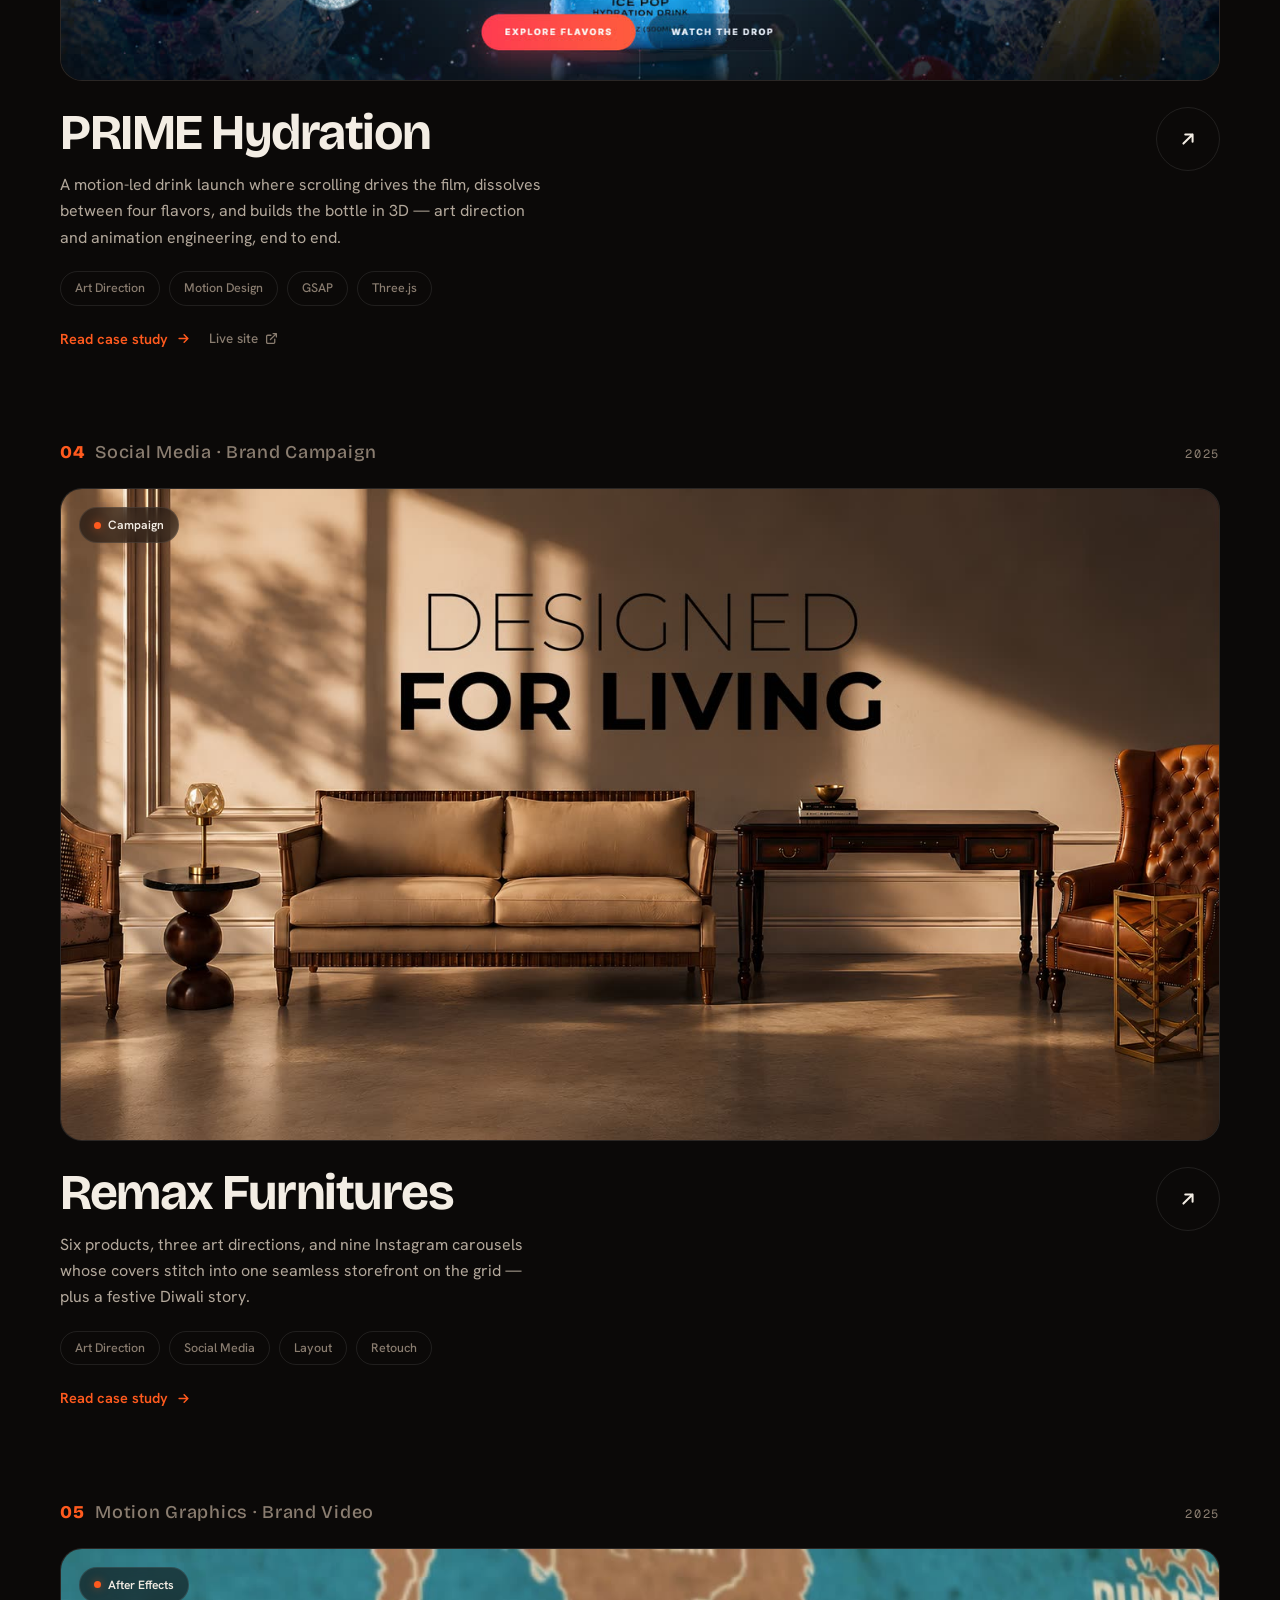
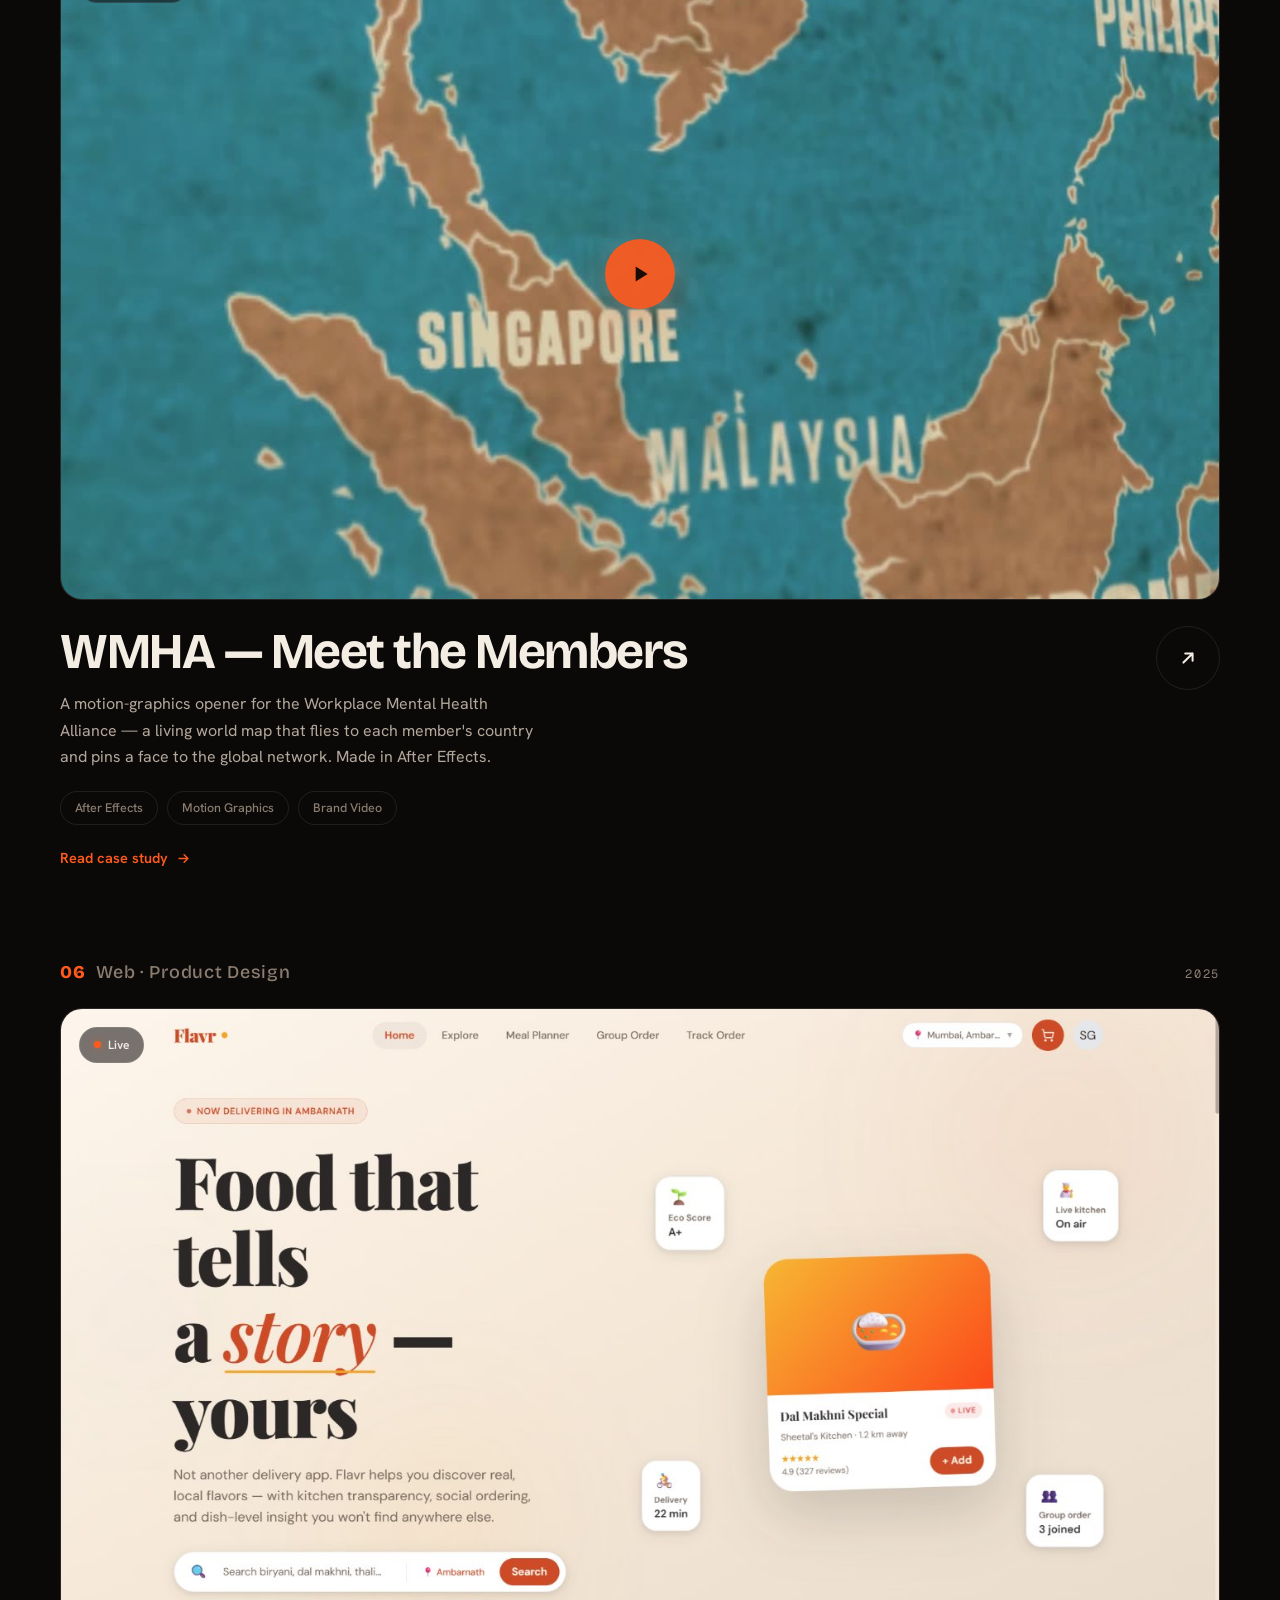
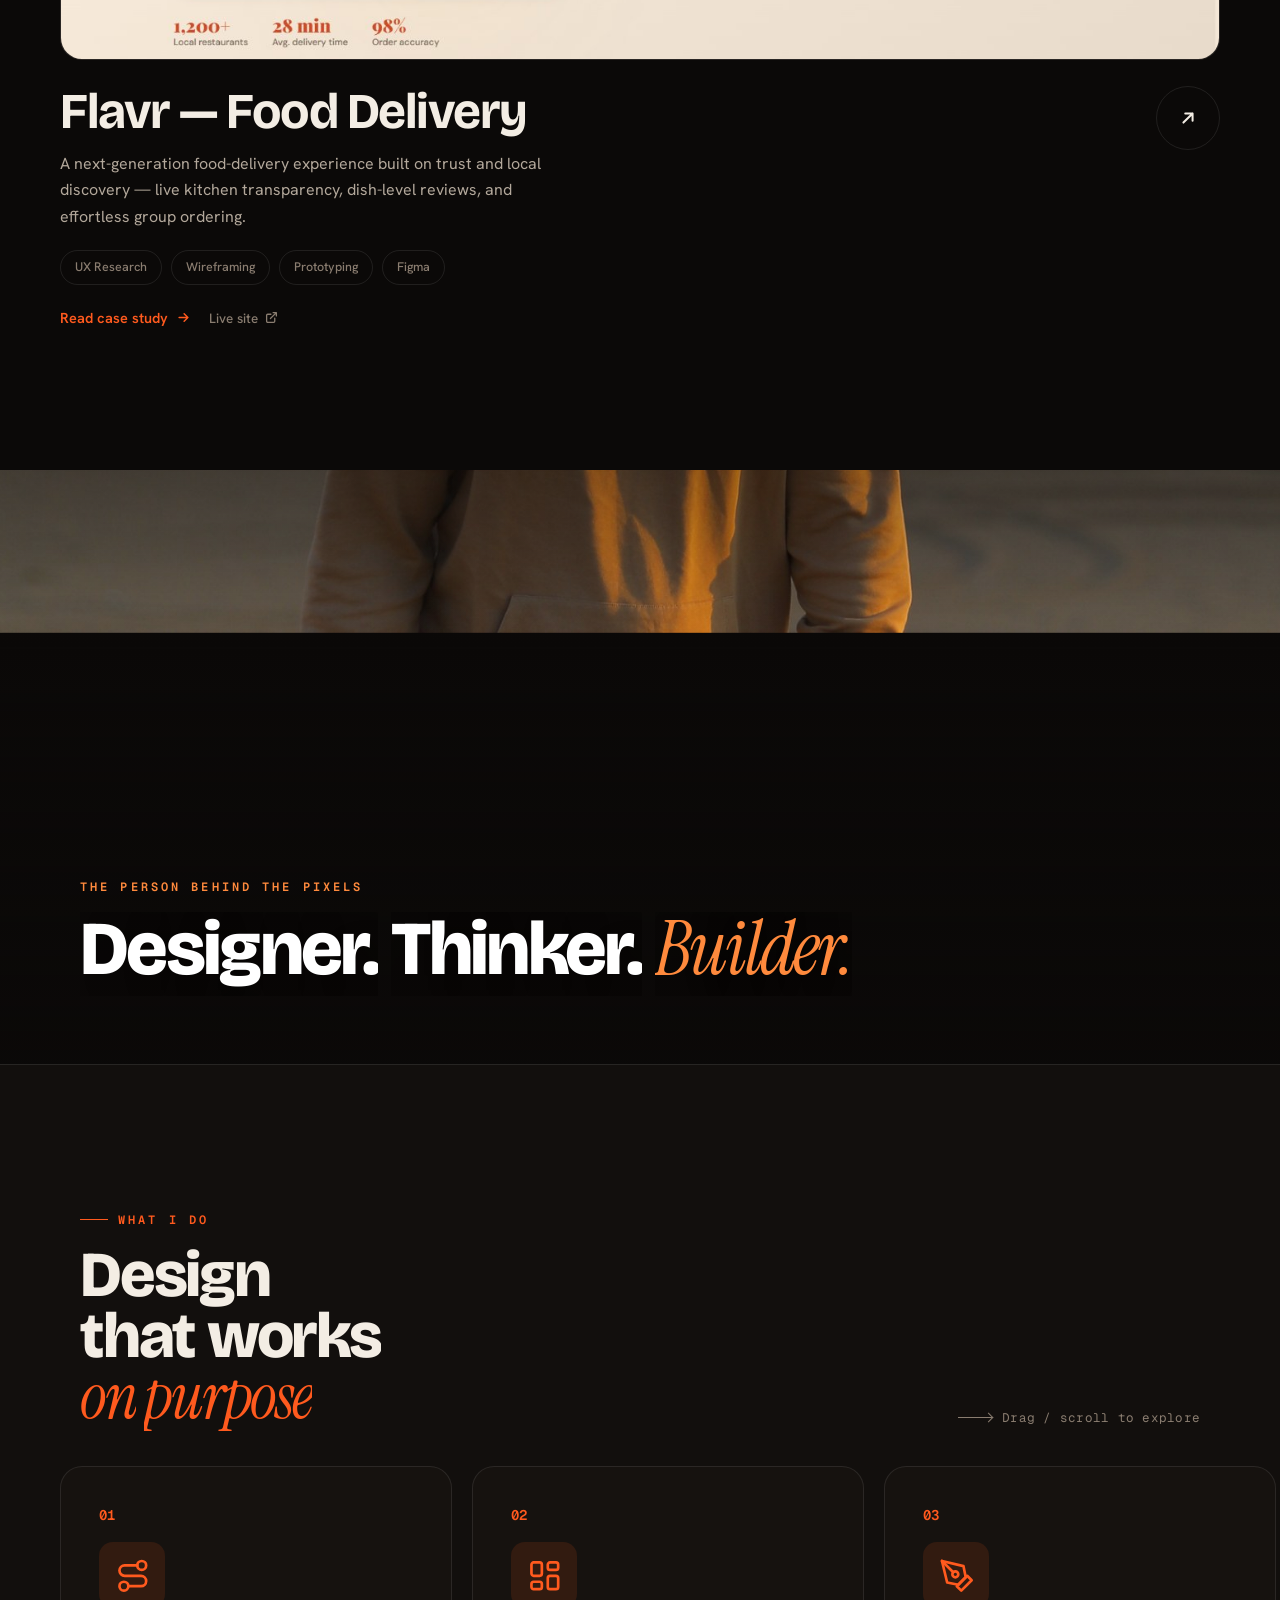
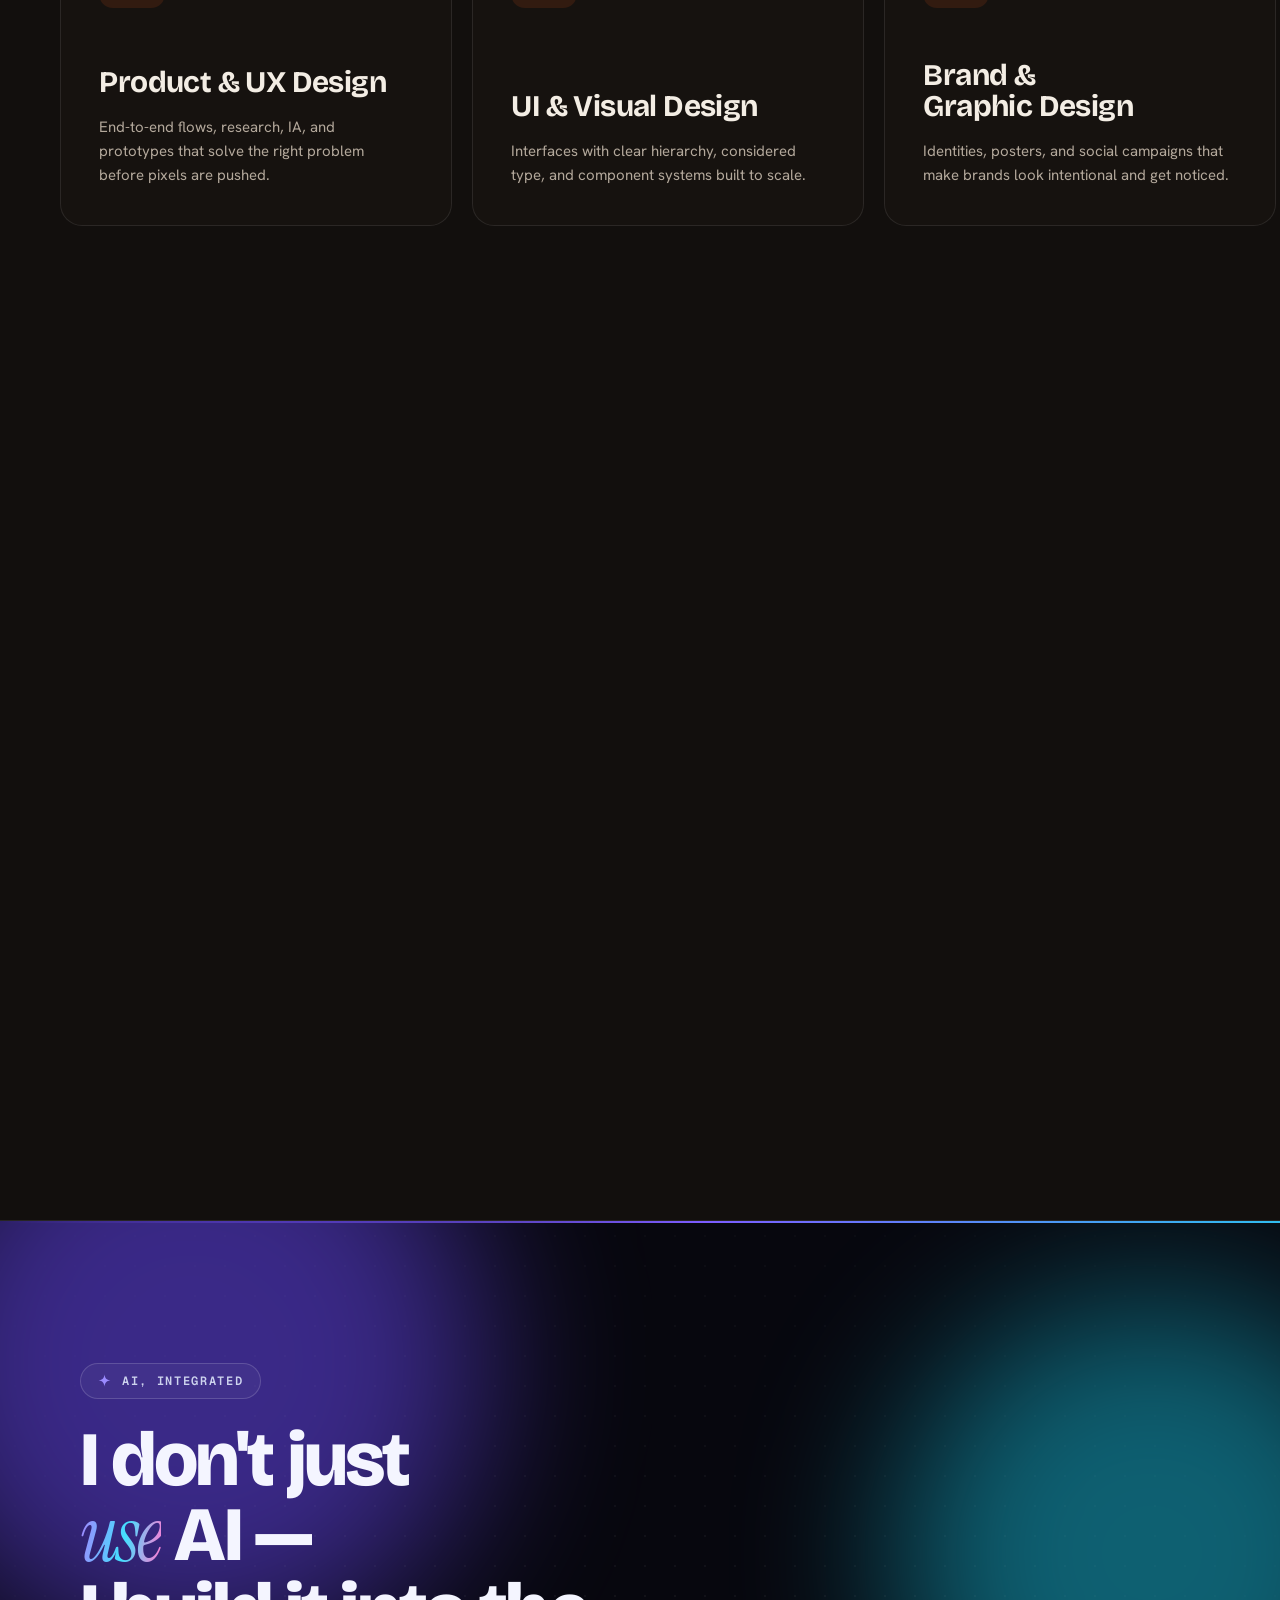
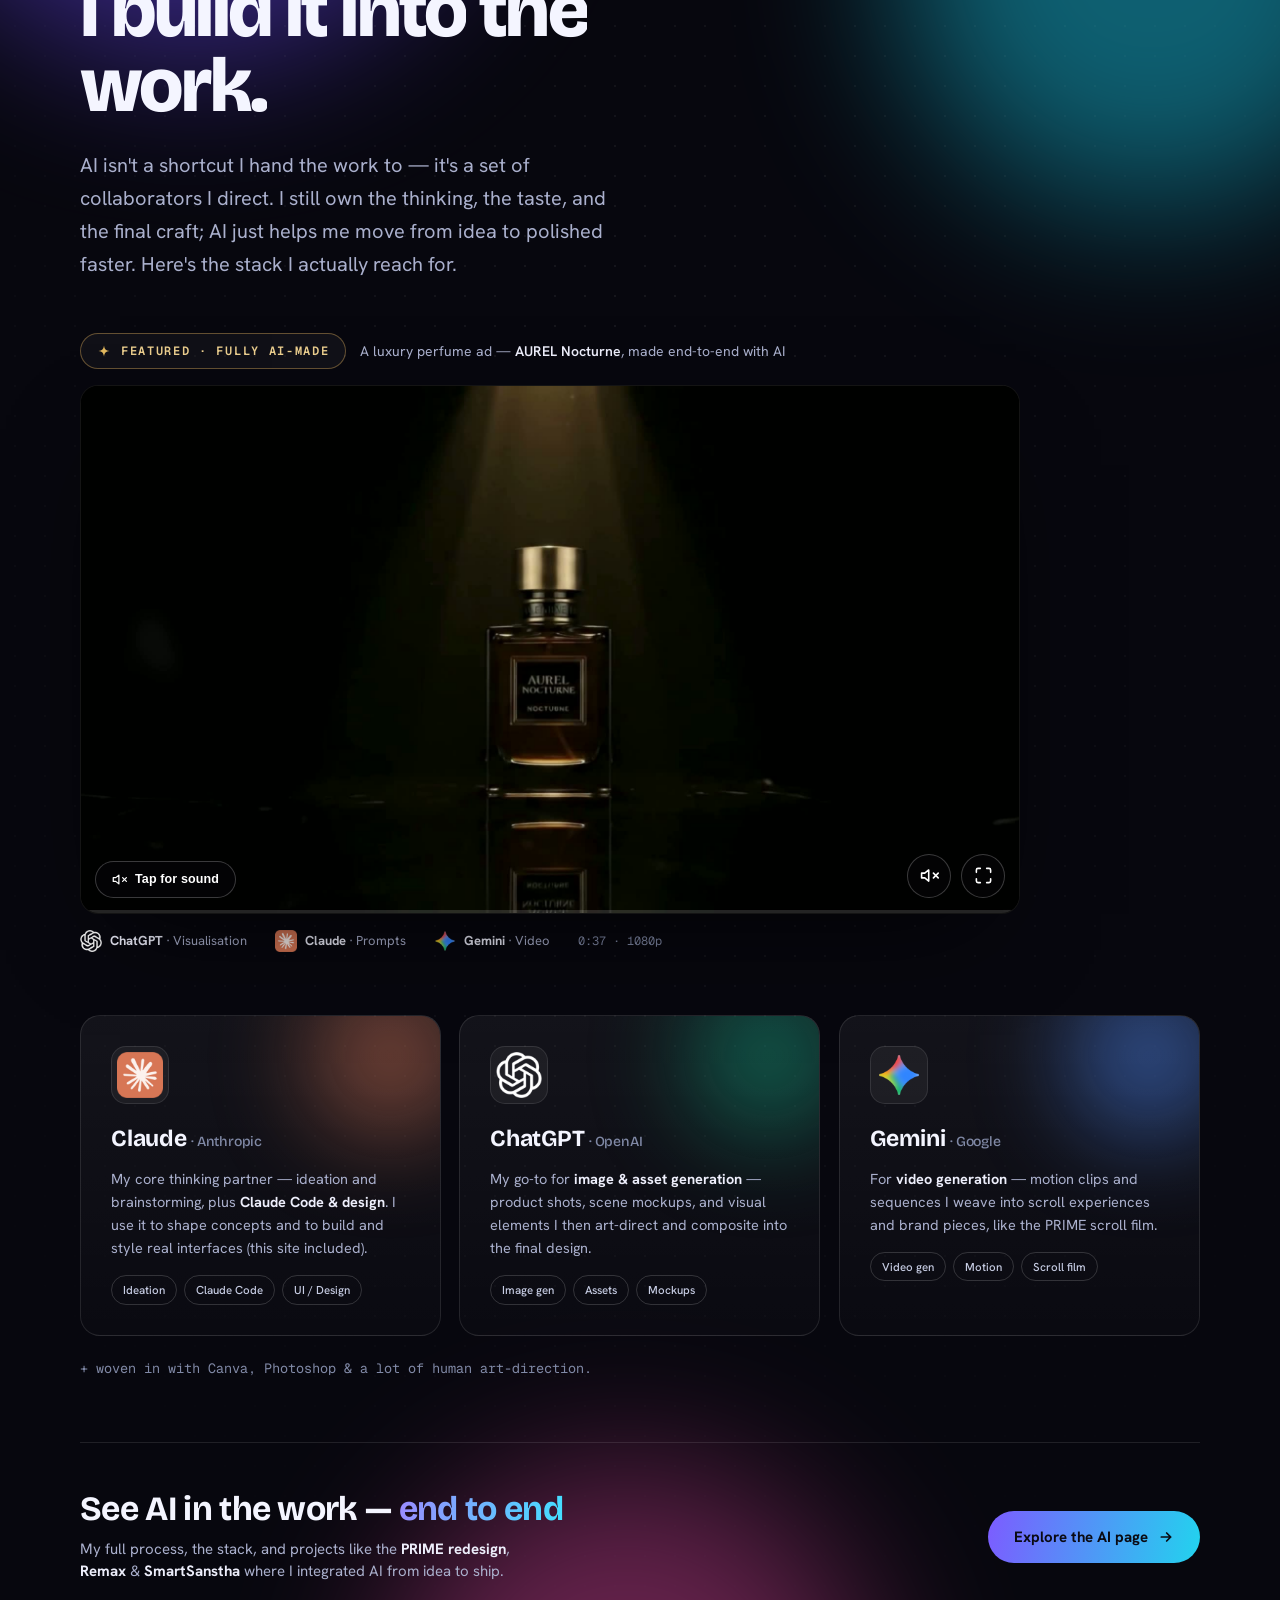
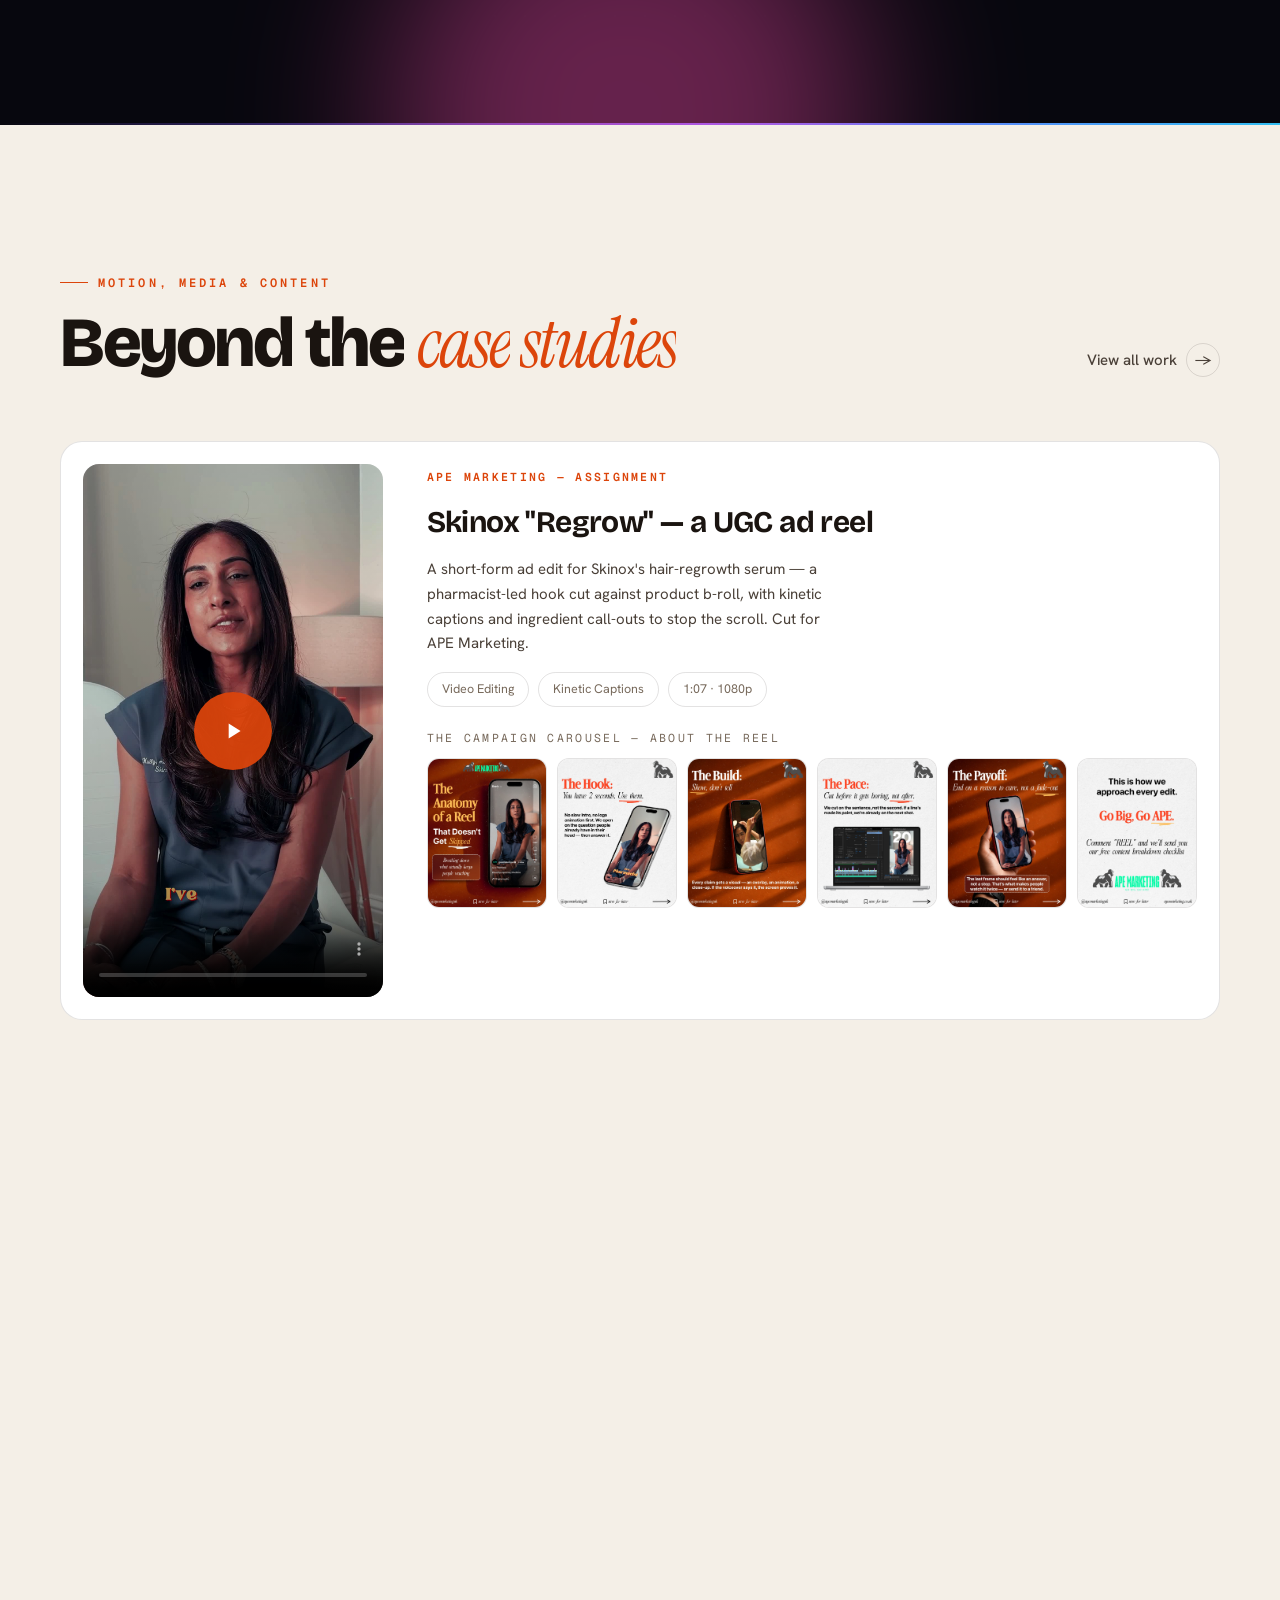
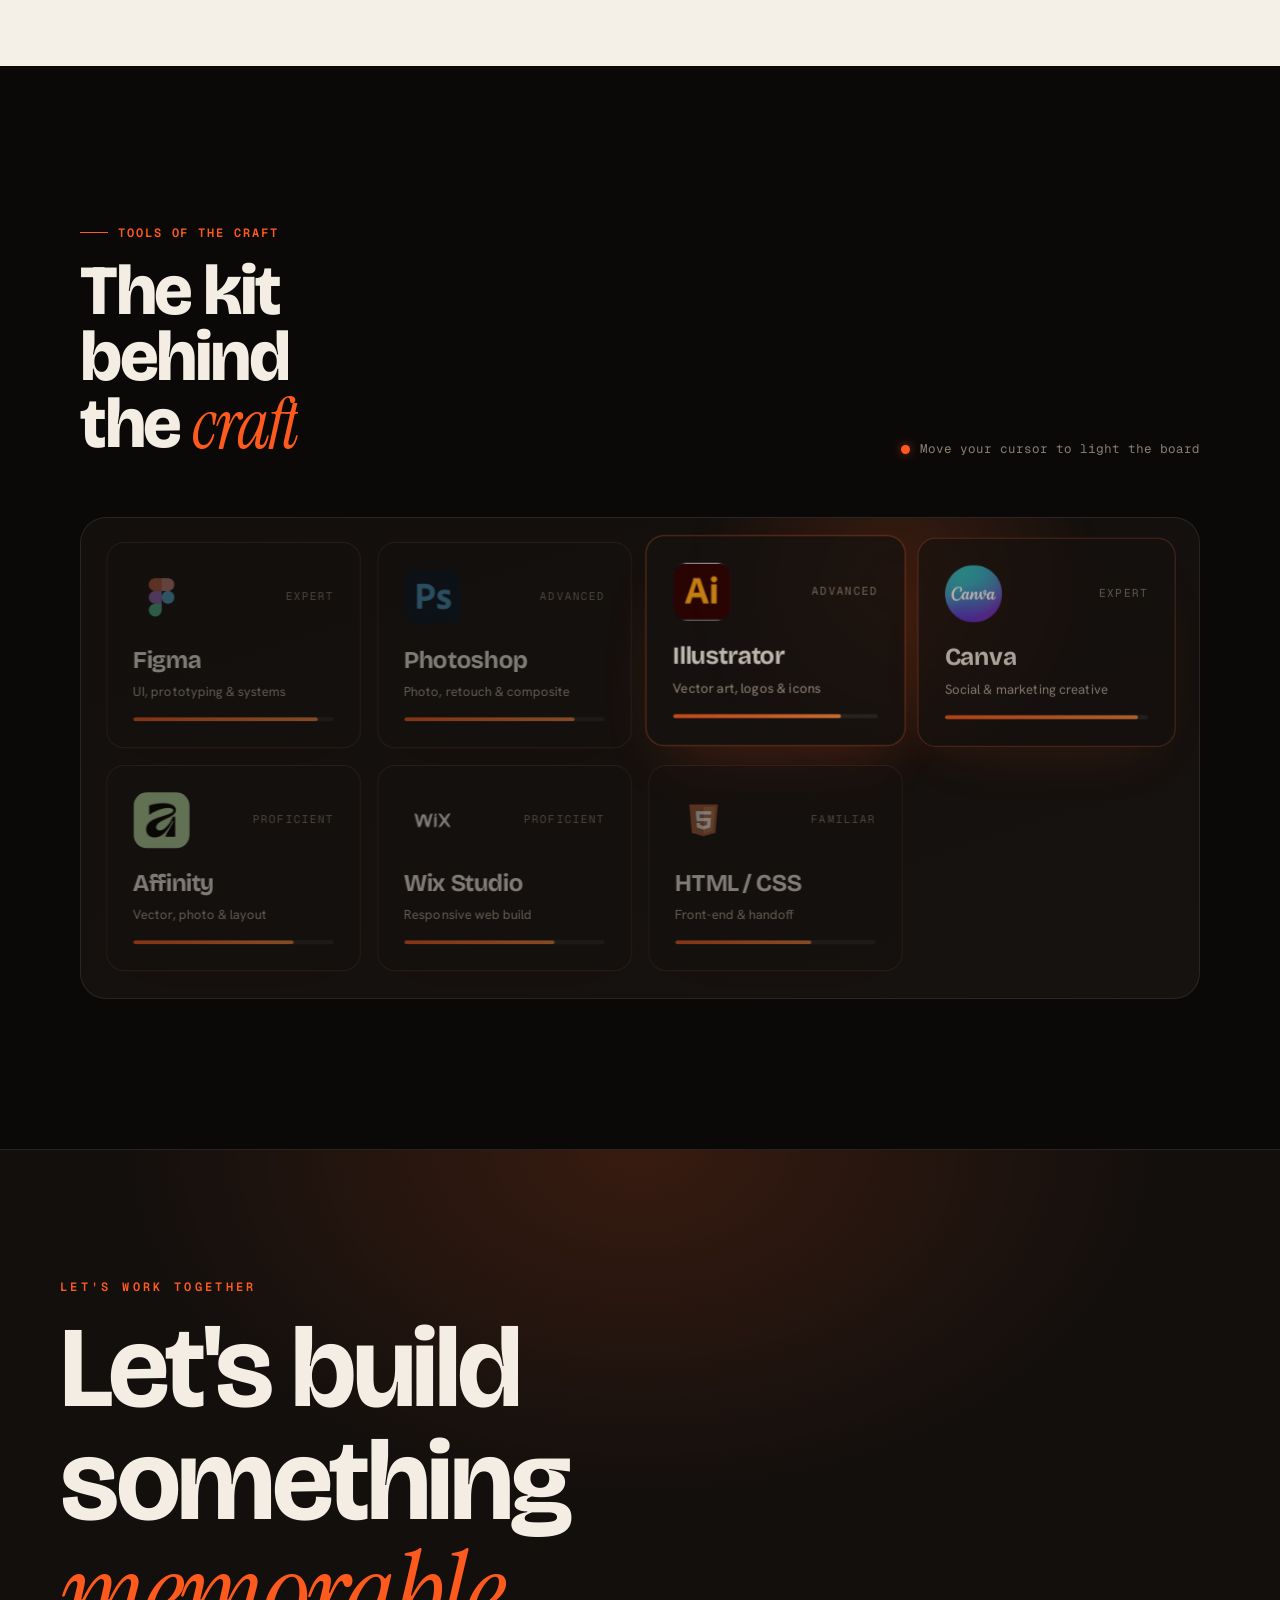
==== commit 86c0f732: "Modernise AUREL video UI (autoplay-on-scroll, glass controls) + add ad-creative section - Replaced t" ====
--- a/index.html
+++ b/index.html
@@ -444,9 +444,14 @@
         <span class="ai-eyebrow" style="border-color:rgba(217,170,90,.42);color:#eccf8f"><svg width="14" height="14" viewBox="0 0 48 48" fill="#e2b85f" aria-hidden="true"><path d="M24 5 C26 18 30 22 43 24 C30 26 26 30 24 43 C22 30 18 26 5 24 C18 22 22 18 24 5 Z"/></svg>Featured · Fully AI-made</span>
         <span style="font-size:14px;color:#aab0cd">A luxury perfume ad — <b style="color:#edeefb;font-weight:600">AUREL Nocturne</b>, made end-to-end with AI</span>
       </div>
-      <div class="av-player" style="max-width:940px">
-        <video class="sk-vid" playsinline preload="none" controls poster="assets/aurel/aurel-poster.jpg"><source src="assets/aurel/aurel-ad.mp4" type="video/mp4"></video>
-        <button class="sk-play" aria-label="Play the AUREL perfume ad"><em><svg width="28" height="28" viewBox="0 0 24 24" fill="var(--accent-ink)" aria-hidden="true"><path d="M8 5v14l11-7z"/></svg></em></button>
+      <div class="av-player" data-av style="max-width:940px">
+        <video muted loop playsinline preload="metadata" poster="assets/aurel/aurel-poster.jpg"><source src="assets/aurel/aurel-ad.mp4" type="video/mp4"></video>
+        <button class="av-hint" data-av-sound aria-label="Unmute"><svg viewBox="0 0 24 24" fill="none" stroke="currentColor" stroke-width="2" stroke-linecap="round" stroke-linejoin="round"><path d="M11 5 6 9H2v6h4l5 4V5z"/><line x1="23" y1="9" x2="17" y2="15"/><line x1="17" y1="9" x2="23" y2="15"/></svg>Tap for sound</button>
+        <div class="av-tools">
+          <button class="av-ic av-ic--sound" data-av-sound aria-label="Toggle sound"><svg class="off" viewBox="0 0 24 24" fill="none" stroke="currentColor" stroke-width="2" stroke-linecap="round" stroke-linejoin="round"><path d="M11 5 6 9H2v6h4l5 4V5z"/><line x1="23" y1="9" x2="17" y2="15"/><line x1="17" y1="9" x2="23" y2="15"/></svg><svg class="on" viewBox="0 0 24 24" fill="none" stroke="currentColor" stroke-width="2" stroke-linecap="round" stroke-linejoin="round"><path d="M11 5 6 9H2v6h4l5 4V5z"/><path d="M15.5 8.5a5 5 0 0 1 0 7"/><path d="M19 5a9 9 0 0 1 0 14"/></svg></button>
+          <button class="av-ic" data-av-fs aria-label="Fullscreen"><svg viewBox="0 0 24 24" fill="none" stroke="currentColor" stroke-width="2" stroke-linecap="round" stroke-linejoin="round"><path d="M8 3H5a2 2 0 0 0-2 2v3M21 8V5a2 2 0 0 0-2-2h-3M3 16v3a2 2 0 0 0 2 2h3M16 21h3a2 2 0 0 0 2-2v-3"/></svg></button>
+        </div>
+        <div class="av-bar"><span></span></div>
       </div>
       <div style="display:flex;align-items:center;gap:clamp(14px,2.4vw,28px);flex-wrap:wrap;margin-top:16px;max-width:940px">
         <span style="display:inline-flex;align-items:center;gap:8px;font-size:13px;color:#aab0cd"><img src="assets/ai/chatgpt.png" alt="ChatGPT" style="width:22px;height:22px;object-fit:contain"><span><b style="color:#edeefb">ChatGPT</b> · Visualisation</span></span>
@@ -756,6 +761,27 @@
   v.addEventListener('play', function () { ov.hidden = true; });
   v.addEventListener('ended', function () { ov.hidden = false; });
 });
+document.querySelectorAll('[data-av]').forEach(function (p) {
+  var v = p.querySelector('video'), bar = p.querySelector('.av-bar span');
+  if ('IntersectionObserver' in window) {
+    new IntersectionObserver(function (es) {
+      es.forEach(function (e) {
+        if (e.isIntersecting) { var pr = v.play(); if (pr && pr.catch) pr.catch(function () {}); }
+        else { v.pause(); }
+      });
+    }, { threshold: 0.35 }).observe(p);
+  }
+  v.addEventListener('timeupdate', function () { if (bar && v.duration) bar.style.width = (v.currentTime / v.duration * 100).toFixed(2) + '%'; });
+  function snd(e) { if (e) e.stopPropagation(); v.muted = !v.muted; v.volume = 1; p.classList.toggle('av-on', !v.muted); var pr = v.play(); if (pr && pr.catch) pr.catch(function () {}); }
+  p.querySelectorAll('[data-av-sound]').forEach(function (b) { b.addEventListener('click', snd); });
+  v.addEventListener('click', function () { if (v.paused) { var pr = v.play(); if (pr && pr.catch) pr.catch(function () {}); } else { v.pause(); } });
+  var fs = p.querySelector('[data-av-fs]');
+  if (fs) fs.addEventListener('click', function (e) {
+    e.stopPropagation();
+    if (document.fullscreenElement || document.webkitFullscreenElement) { (document.exitFullscreen || document.webkitExitFullscreen).call(document); }
+    else { (p.requestFullscreen || p.webkitRequestFullscreen || p.msRequestFullscreen).call(p); }
+  });
+});
 if (window.PF) PF.init();
 addEventListener('load', function () { if (window.PF) PF.init(); });
 </script>
--- a/portfolio.css
+++ b/portfolio.css
@@ -193,8 +193,24 @@
 
 /* ---------- media components (reel player, campaign carousel, ebook) — shared by work + home ---------- */
 .sk-player{position:relative;aspect-ratio:9/16;width:100%;max-height:540px;border-radius:16px;overflow:hidden;background:#000;margin:0 auto}
-.av-player{position:relative;border:1px solid var(--line);border-radius:20px;overflow:hidden;background:#000;aspect-ratio:16/9;box-shadow:0 34px 90px -34px rgba(0,0,0,.75)}
-.av-player video{width:100%;height:100%;display:block;object-fit:cover;background:#000}
+/* modern autoplay video player (muted autoplay on scroll + minimal glass controls) */
+.av-player{position:relative;border:1px solid rgba(255,255,255,.08);border-radius:18px;overflow:hidden;background:#000;aspect-ratio:16/9;box-shadow:0 40px 100px -40px rgba(0,0,0,.8)}
+.av-player video{width:100%;height:100%;display:block;object-fit:cover;background:#000;cursor:pointer}
+.av-player::after{content:"";position:absolute;left:0;right:0;bottom:0;height:34%;background:linear-gradient(to top,rgba(0,0,0,.42),transparent);opacity:0;transition:opacity .3s ease;pointer-events:none;z-index:1}
+.av-player:hover::after{opacity:1}
+.av-bar{position:absolute;left:0;right:0;bottom:0;height:3px;background:rgba(255,255,255,.14);z-index:3}
+.av-bar span{display:block;height:100%;width:0;background:linear-gradient(90deg,#f3dba6,#cf9a34)}
+.av-tools{position:absolute;right:14px;bottom:15px;display:flex;gap:10px;z-index:4}
+.av-ic{width:clamp(38px,4vw,44px);height:clamp(38px,4vw,44px);border-radius:50%;background:rgba(8,8,12,.4);backdrop-filter:blur(12px);-webkit-backdrop-filter:blur(12px);border:1px solid rgba(255,255,255,.22);color:#fff;display:grid;place-items:center;cursor:pointer;transition:background .25s,transform .2s,border-color .25s}
+.av-ic:hover{background:rgba(255,255,255,.2);border-color:rgba(255,255,255,.4);transform:scale(1.08)}
+.av-ic svg{width:19px;height:19px;pointer-events:none}
+.av-ic .on{display:none}
+.av-player.av-on .av-ic--sound .on{display:block}
+.av-player.av-on .av-ic--sound .off{display:none}
+.av-hint{position:absolute;left:14px;bottom:15px;z-index:4;display:inline-flex;align-items:center;gap:8px;padding:10px 16px;border-radius:100px;background:rgba(8,8,12,.46);backdrop-filter:blur(12px);-webkit-backdrop-filter:blur(12px);border:1px solid rgba(255,255,255,.22);color:#fff;font-size:12.5px;font-weight:600;letter-spacing:.01em;cursor:pointer;transition:opacity .35s ease,transform .35s ease}
+.av-hint svg{width:15px;height:15px}
+.av-hint:hover{background:rgba(255,255,255,.18)}
+.av-player.av-on .av-hint{opacity:0;transform:translateY(8px);pointer-events:none}
 .sk-player video{width:100%;height:100%;display:block;object-fit:cover;background:#000}
 .sk-play{position:absolute;inset:0;display:grid;place-items:center;border:none;background:linear-gradient(180deg,rgba(0,0,0,.08),rgba(0,0,0,.34))}
 .sk-play em{width:clamp(60px,8vw,78px);height:clamp(60px,8vw,78px);border-radius:50%;background:color-mix(in srgb,var(--accent) 94%,transparent);display:grid;place-items:center;box-shadow:0 16px 50px -10px var(--glow);transition:transform .3s ease}
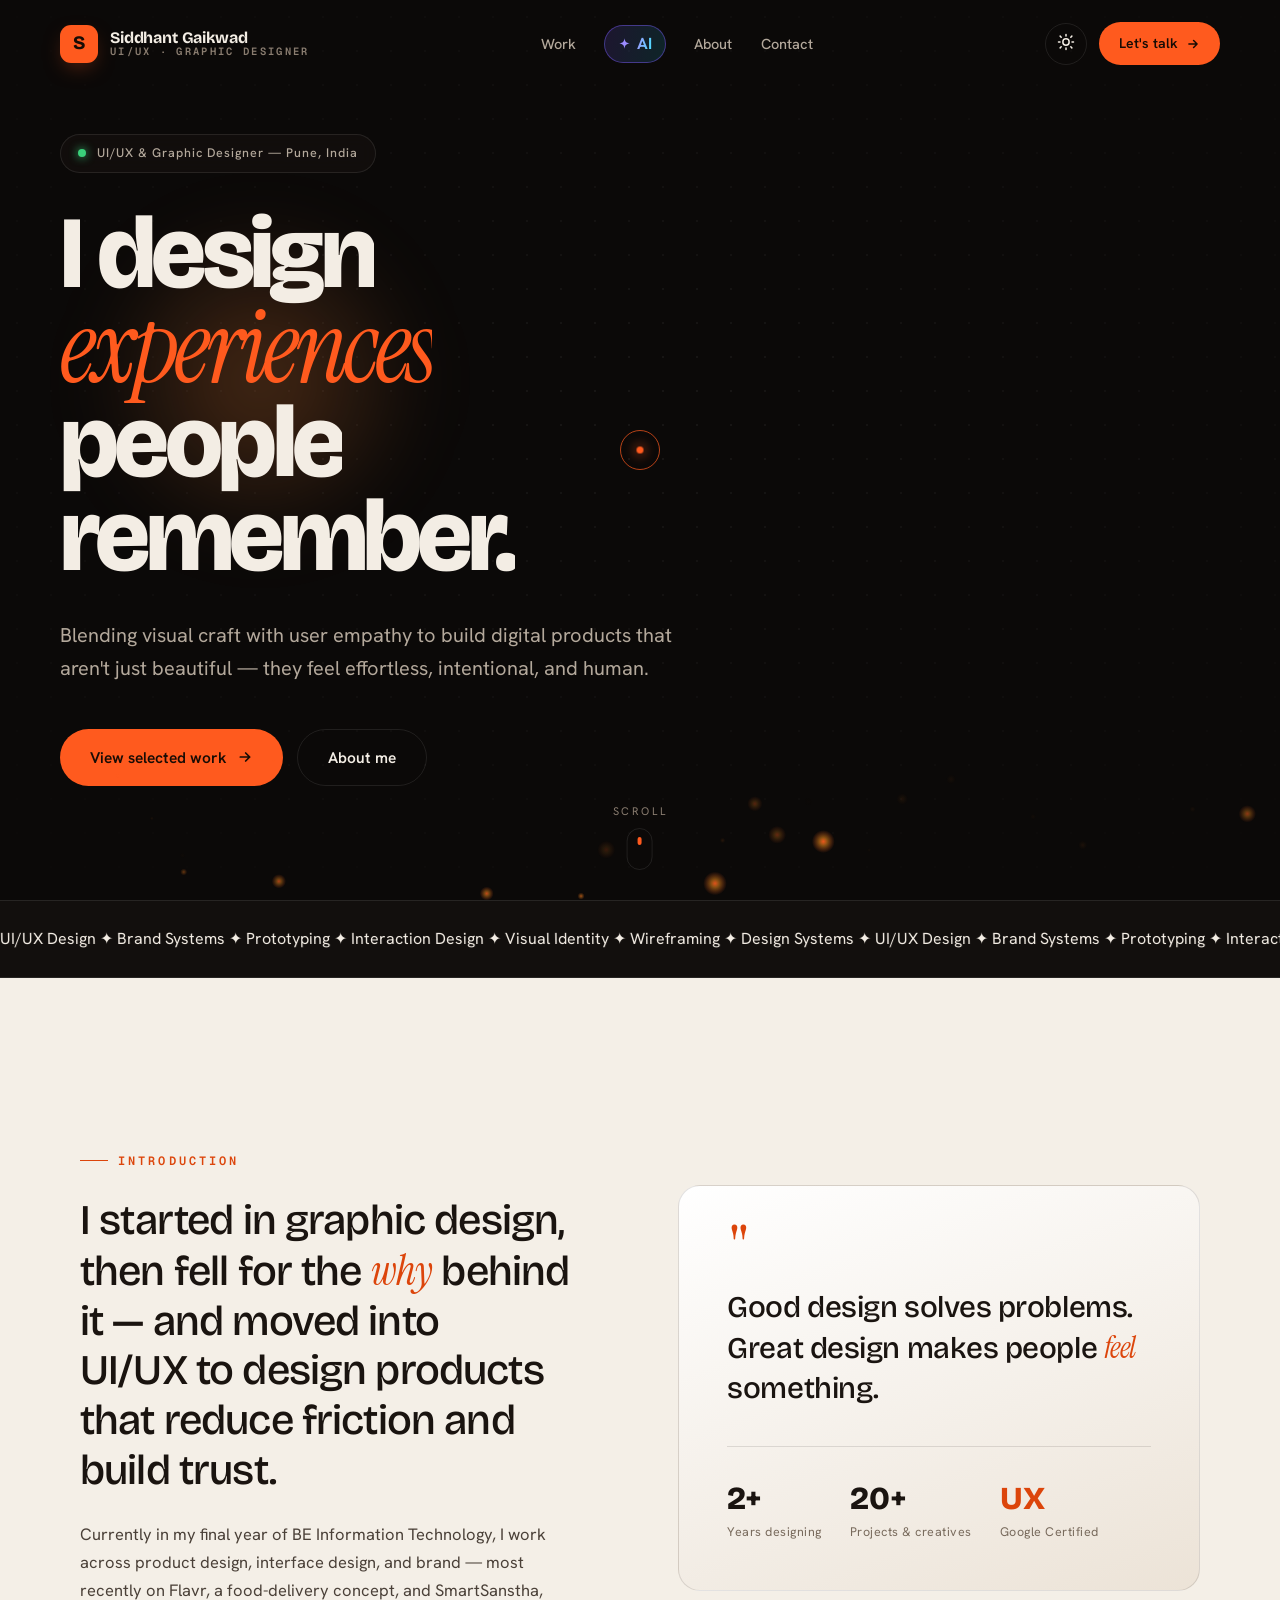
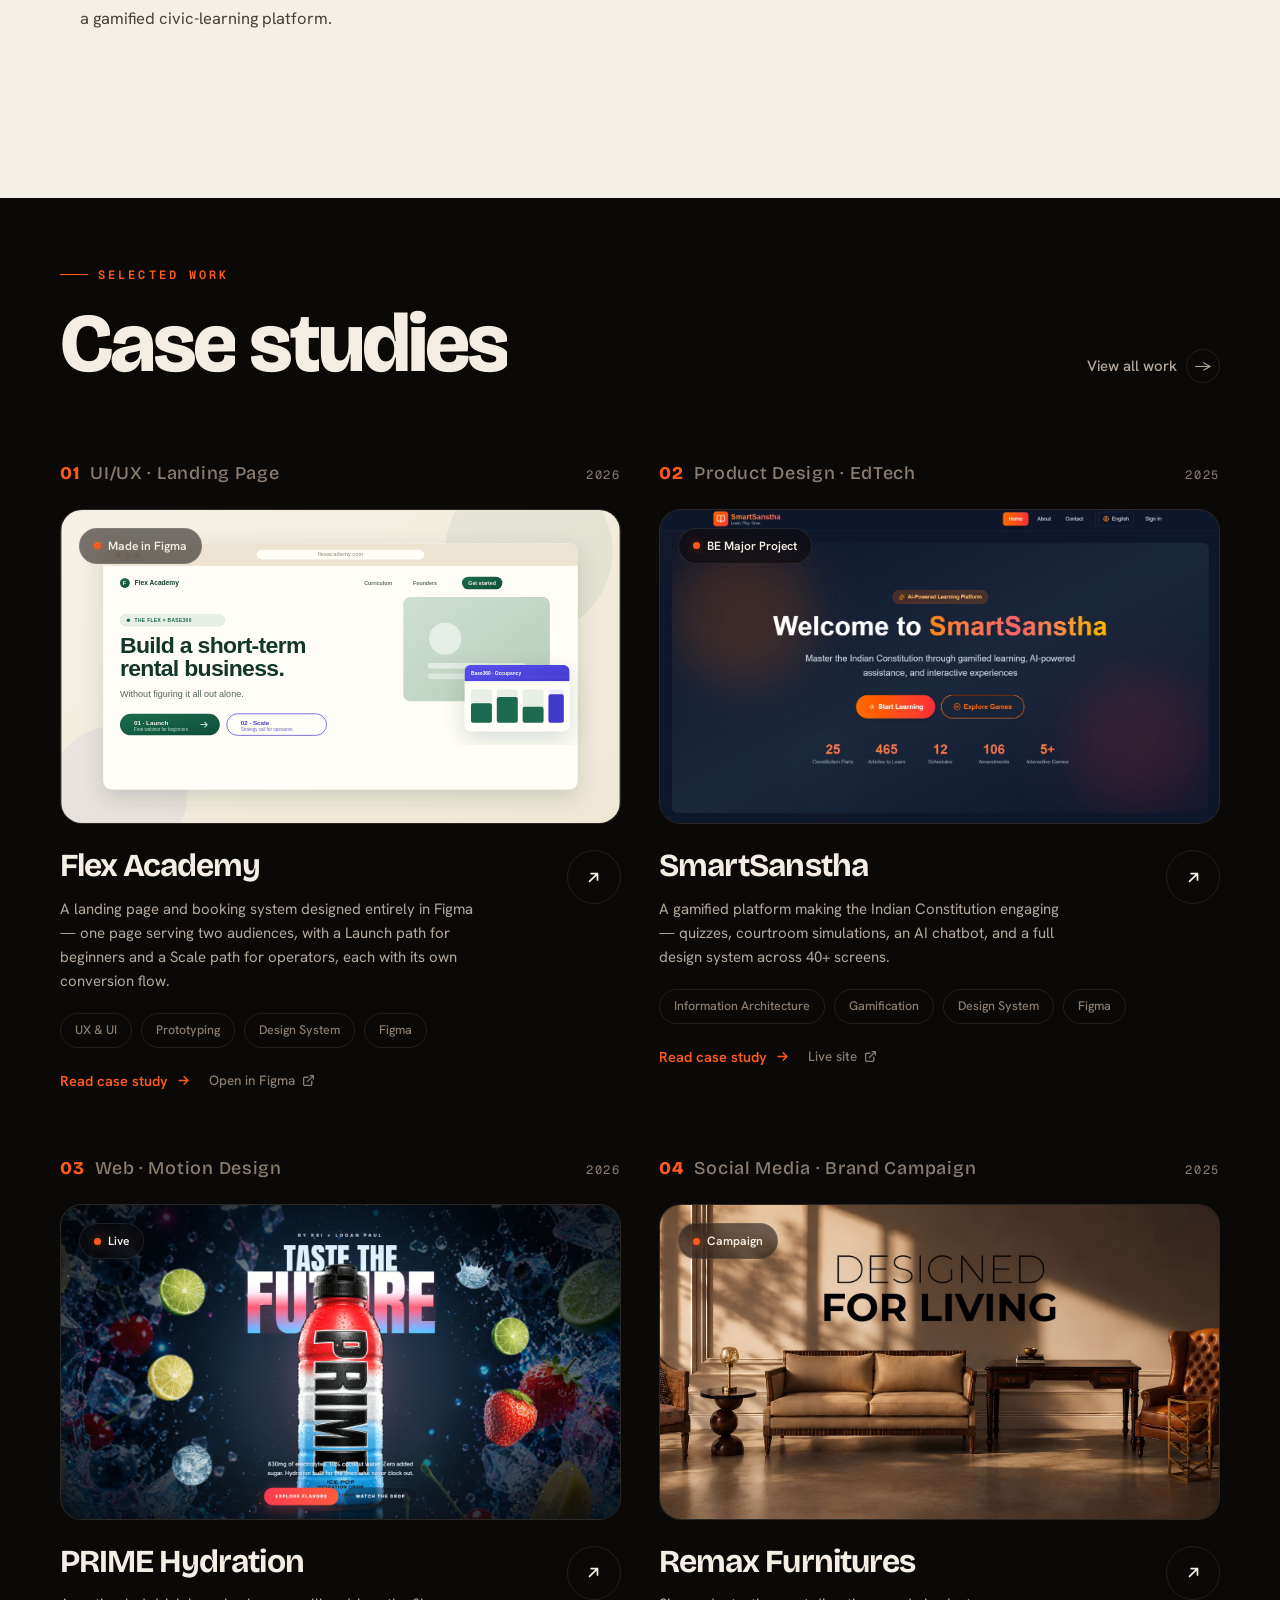
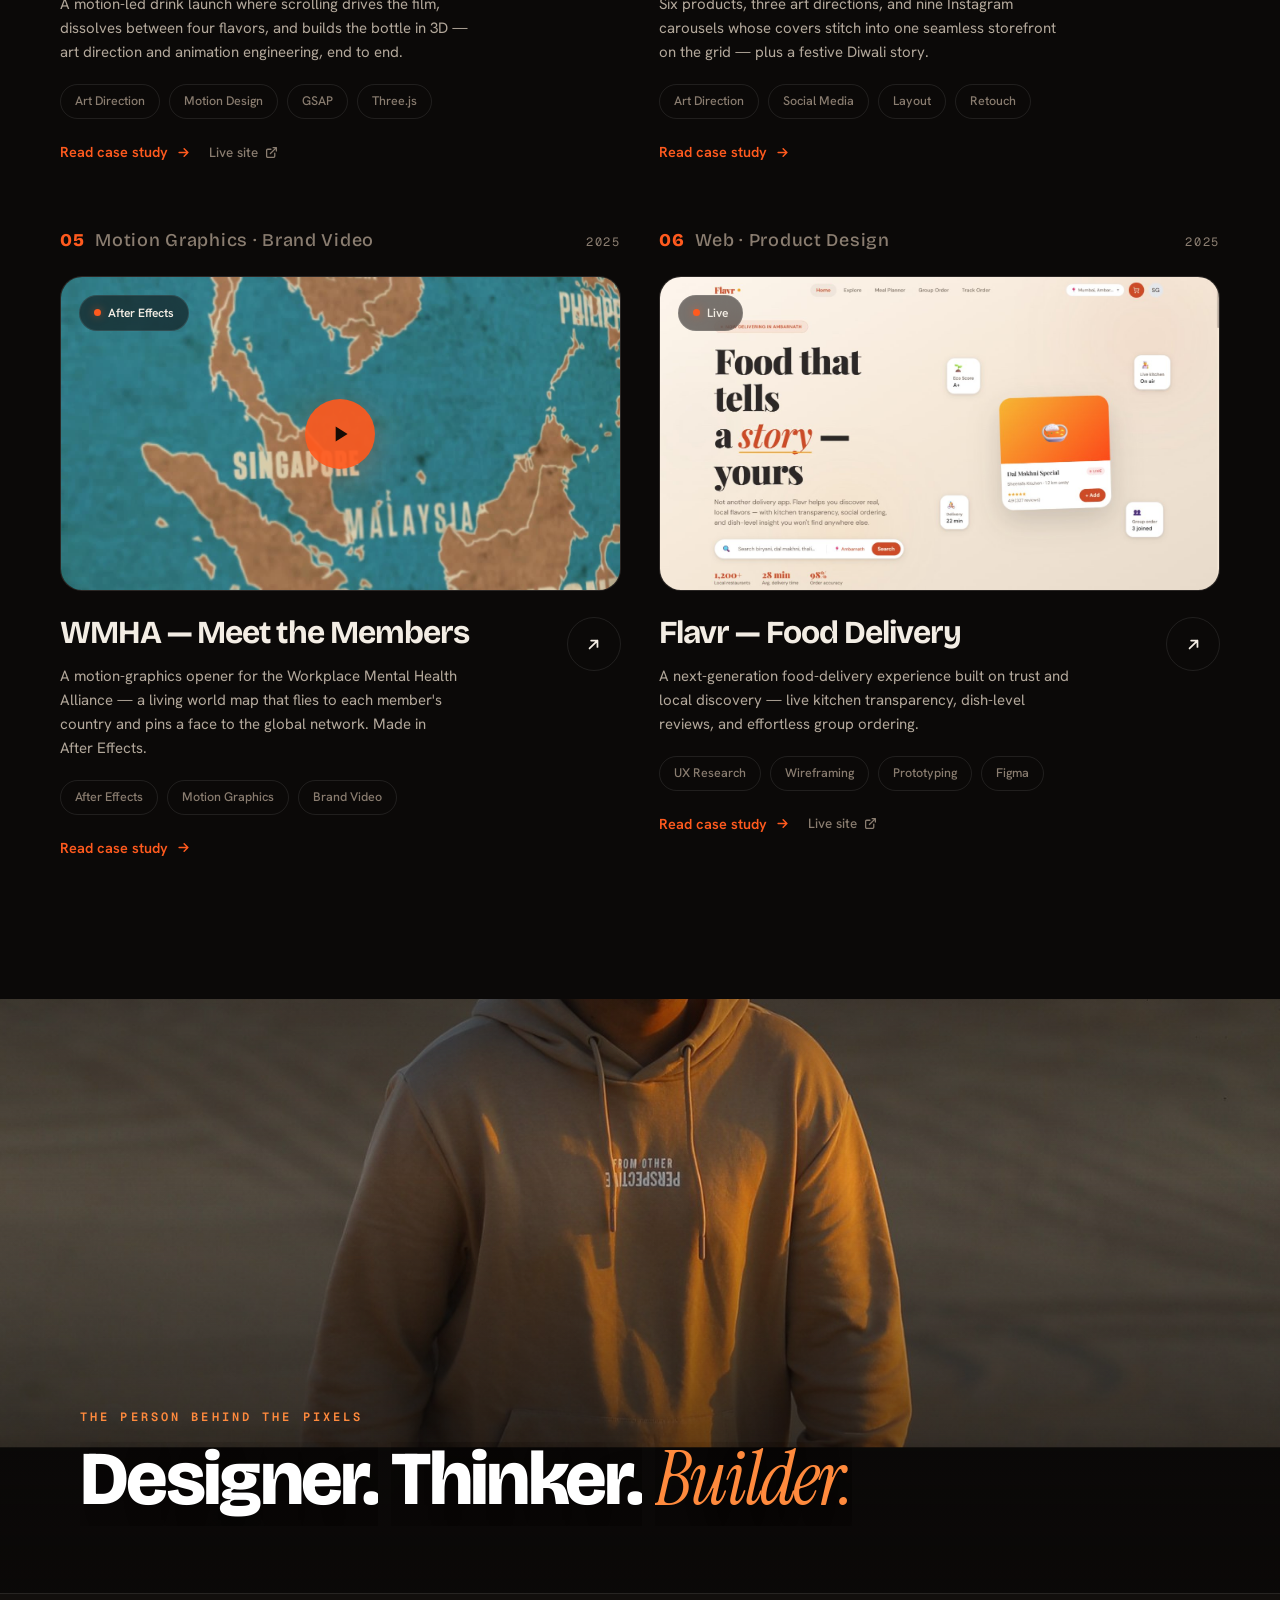
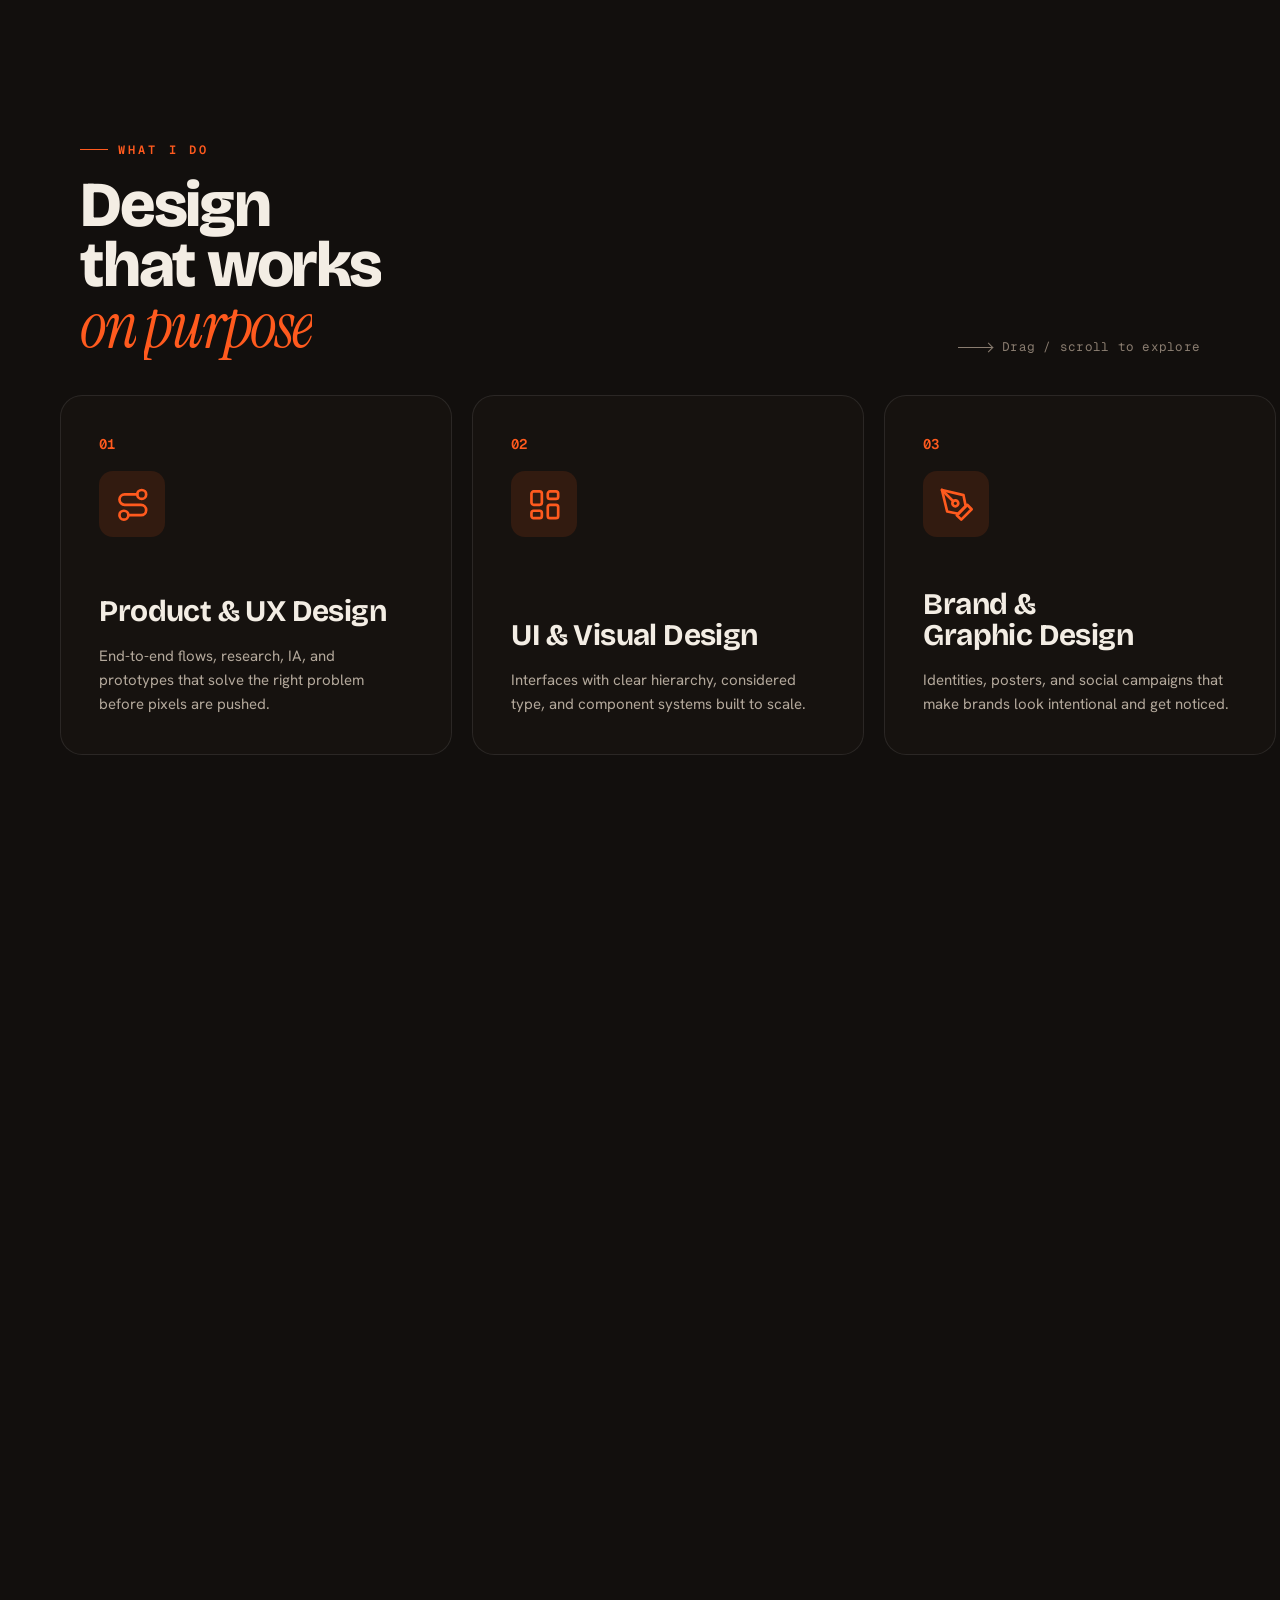
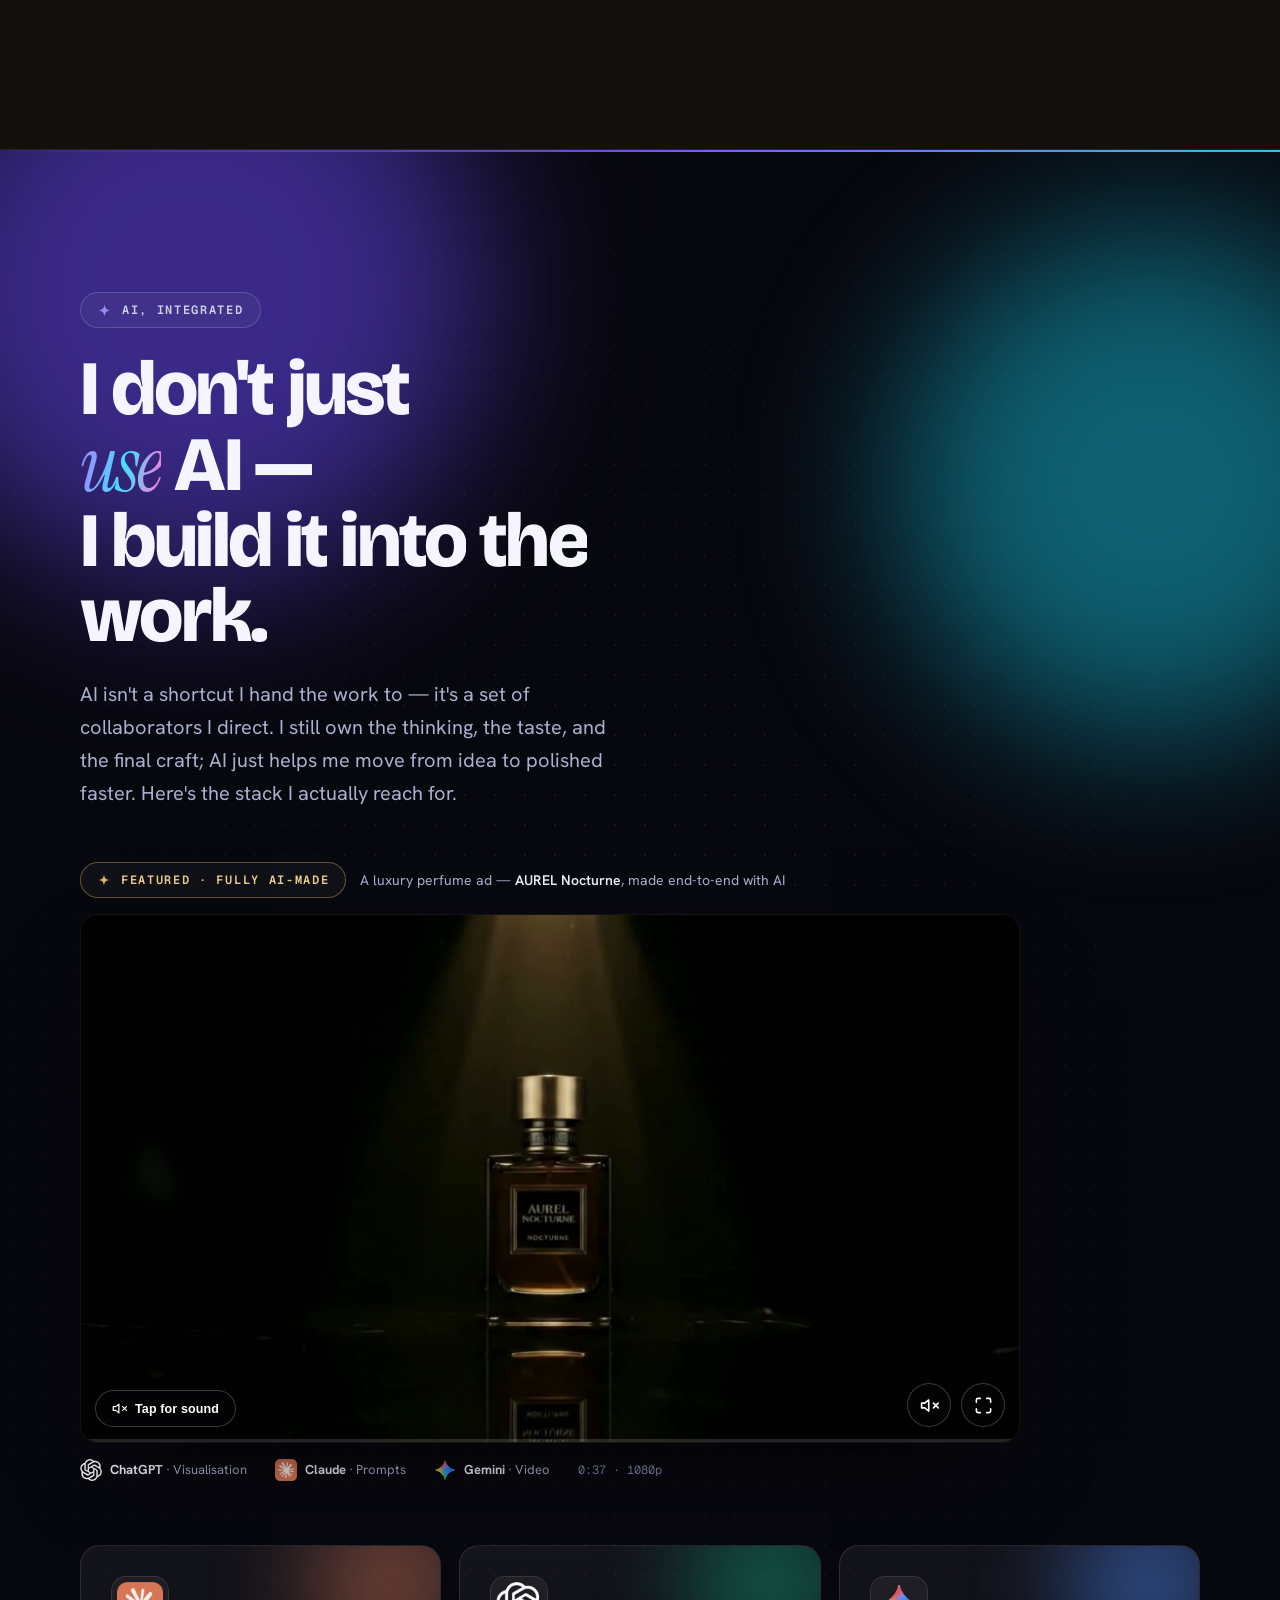
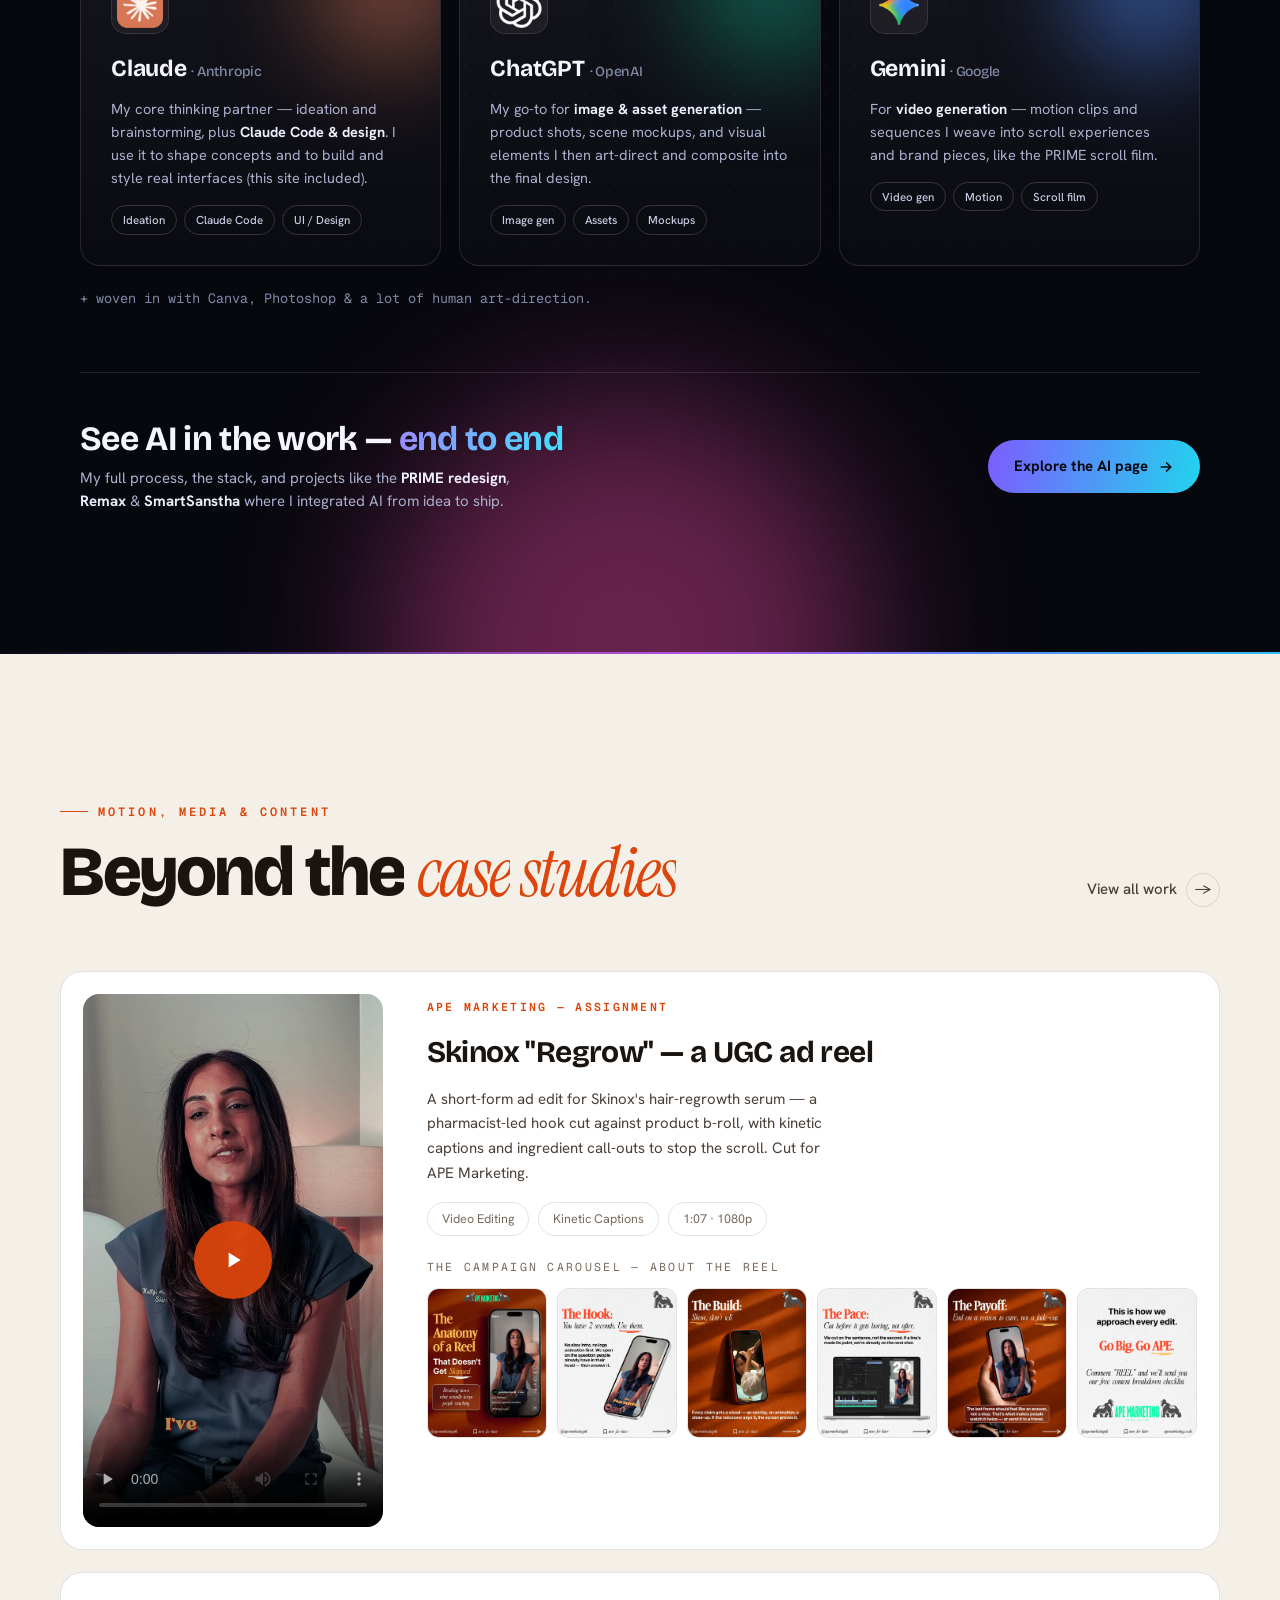
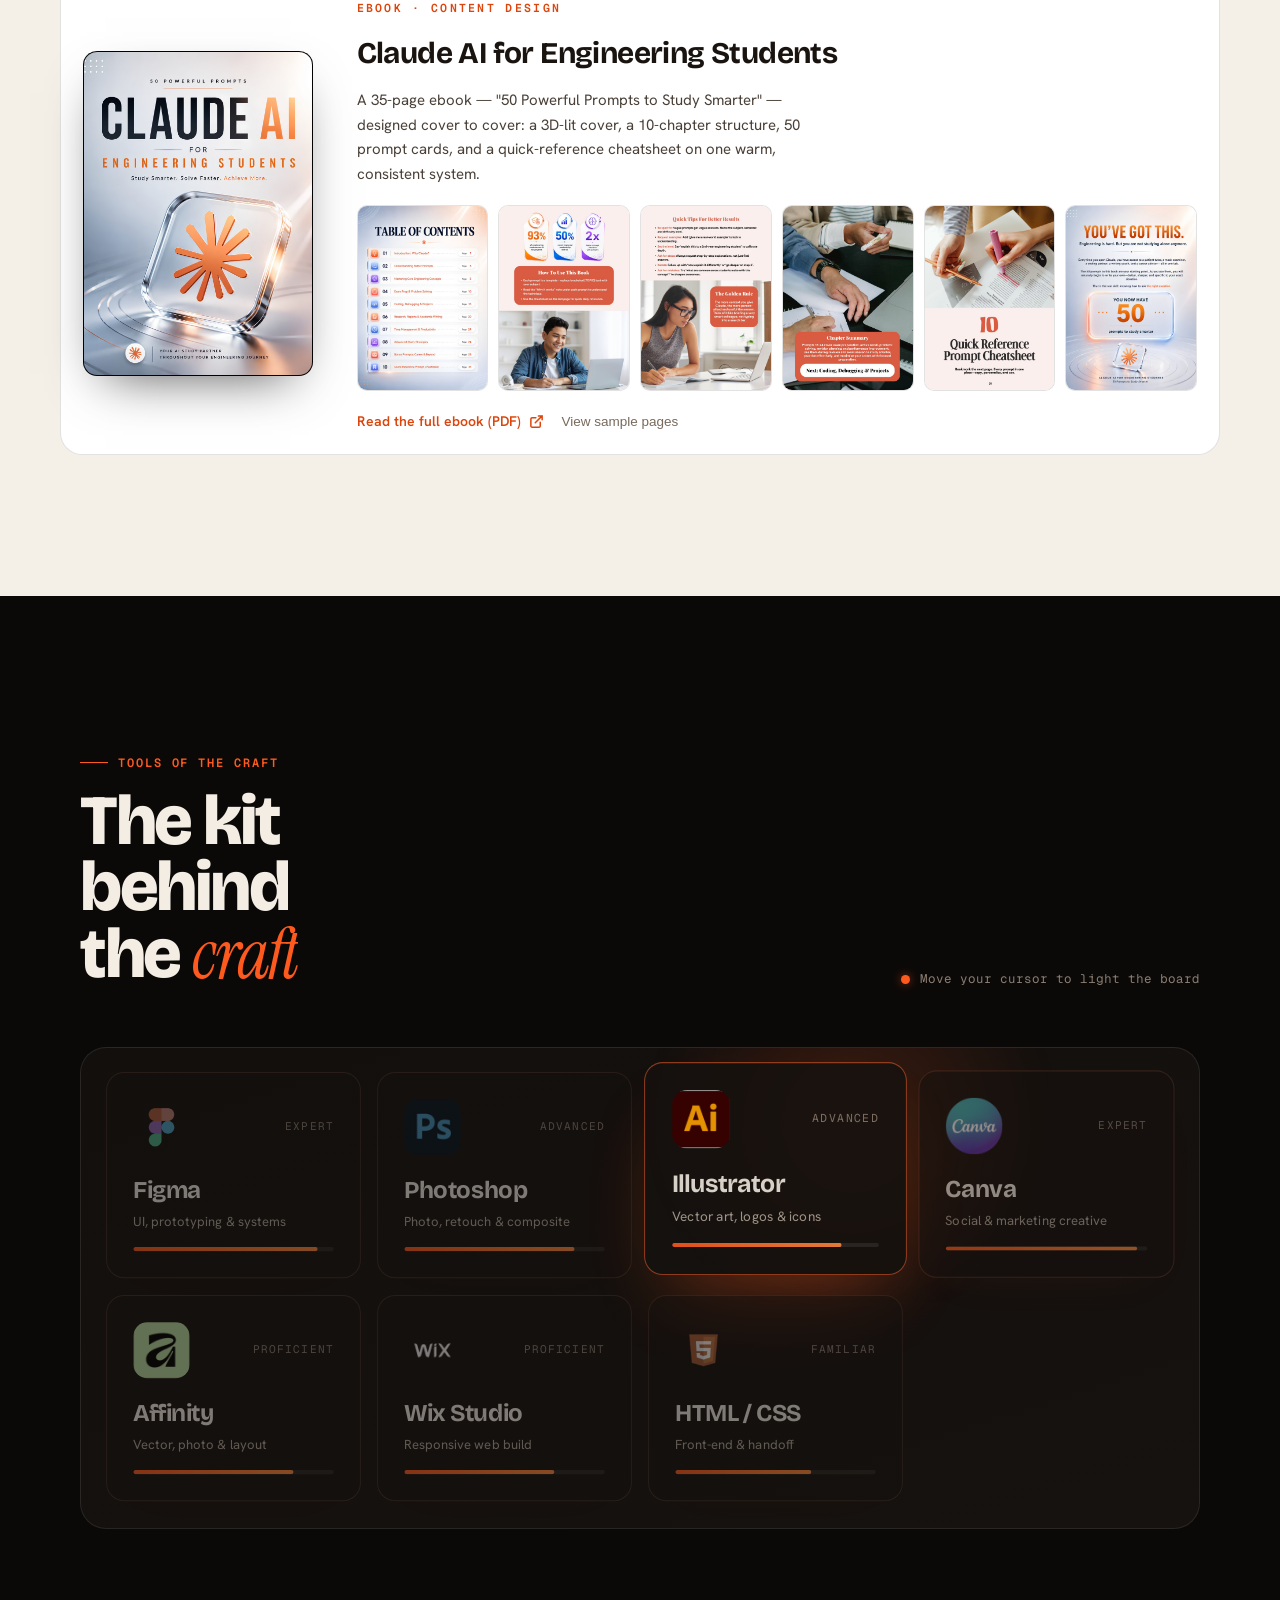
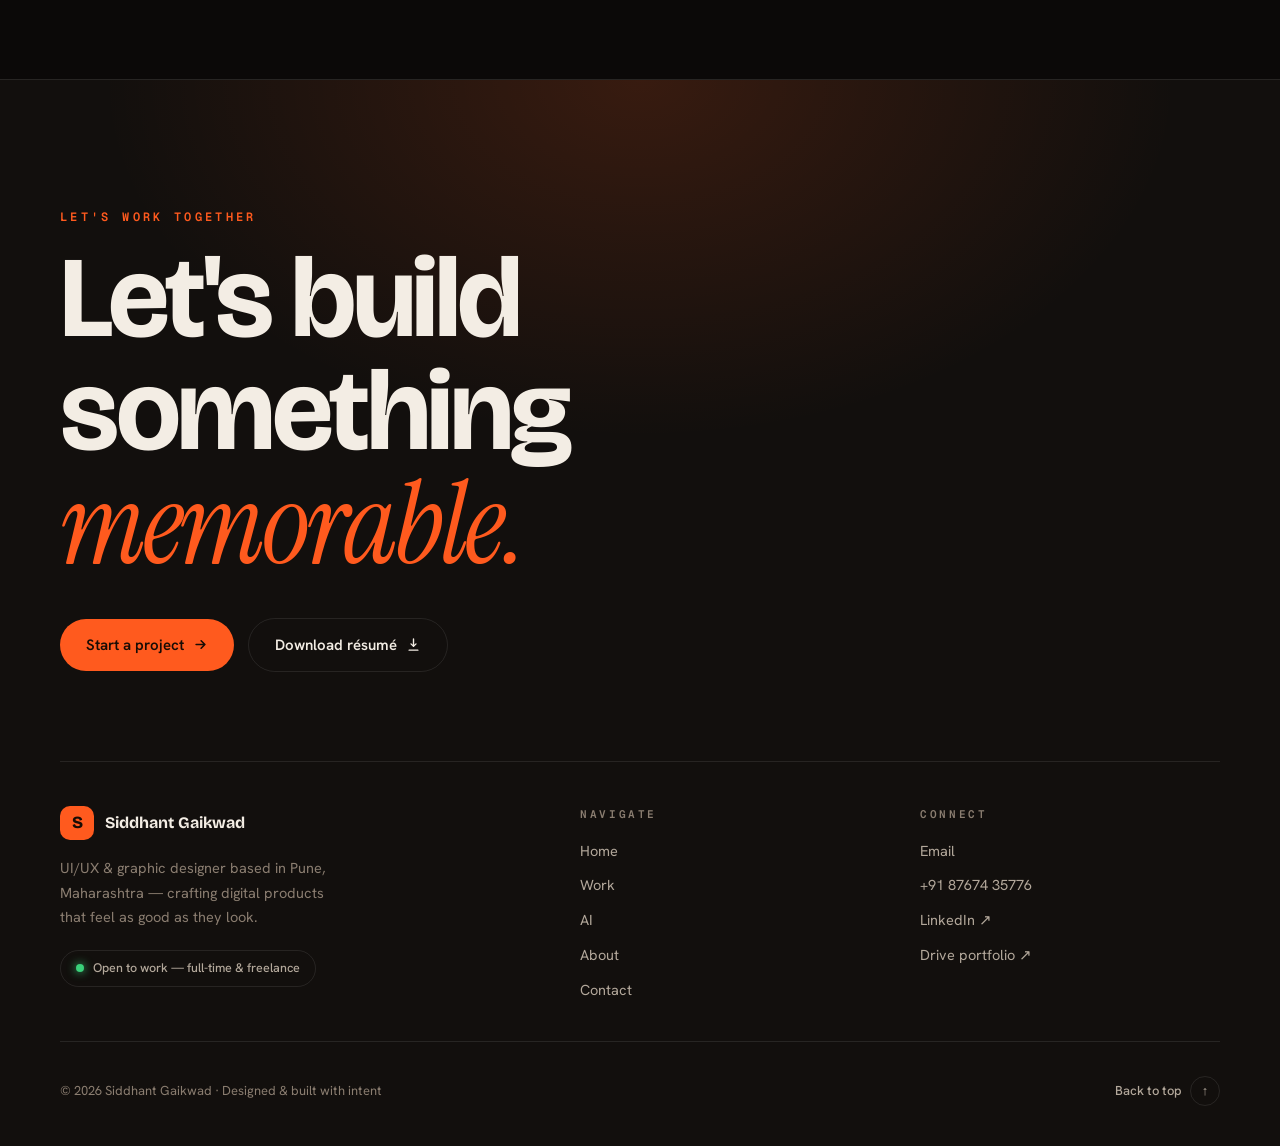
==== commit d931d7df: "Home: show Selected Work case studies two-per-row on desktop Convert the projects list from a single" ====
--- a/index.html
+++ b/index.html
@@ -165,7 +165,7 @@
     <a href="work.html" data-magnetic="0.2" class="hv-accent" style="display:inline-flex;align-items:center;gap:9px;color:var(--fg-dim);font-weight:500;font-size:15px">View all work <span style="display:grid;place-items:center;width:34px;height:34px;border:1px solid var(--line);border-radius:50%">→</span></a>
   </div>
 
-  <div style="display:flex;flex-direction:column;gap:clamp(50px,7vw,110px)">
+  <div class="work-grid">
     <div data-proj data-reveal style="display:block;color:var(--fg)">
       <div style="display:flex;justify-content:space-between;align-items:baseline;gap:18px;flex-wrap:wrap;margin-bottom:22px">
         <span style="font-family:var(--font-display);font-weight:800;font-size:clamp(15px,1.5vw,18px);color:var(--accent);letter-spacing:.04em">01 <span style="color:var(--muted);font-weight:500;margin-left:6px">UI/UX · Landing Page</span></span>
--- a/portfolio.css
+++ b/portfolio.css
@@ -84,6 +84,13 @@
 [data-proj]:hover [data-proj-img] { transform: scale(1.05); }
 [data-proj]:hover [data-proj-arrow] { background: var(--accent); color: var(--accent-ink); border-color: var(--accent); }
 [data-proj-img] { transition: transform .9s cubic-bezier(.16,.7,.2,1); }
+
+/* ---------- selected-work: two cards per row on desktop ---------- */
+.work-grid { display: grid; grid-template-columns: repeat(auto-fit, minmax(min(100%, 420px), 1fr)); gap: clamp(44px, 5vw, 72px) clamp(26px, 3vw, 44px); align-items: start; }
+.work-grid [data-proj] h3 { font-size: clamp(26px, 2.5vw, 34px) !important; }
+.work-grid [data-proj] p { font-size: 15px !important; line-height: 1.6 !important; max-width: 52ch !important; }
+.work-grid [data-proj] [data-proj-arrow] { width: 54px !important; height: 54px !important; }
+.work-grid [data-proj] [data-proj-arrow] svg { width: 19px; height: 19px; }
 [data-tile]:hover [data-tile-img] { transform: scale(1.06); }
 [data-tile-img] { transition: transform .8s cubic-bezier(.16,.7,.2,1); }
 
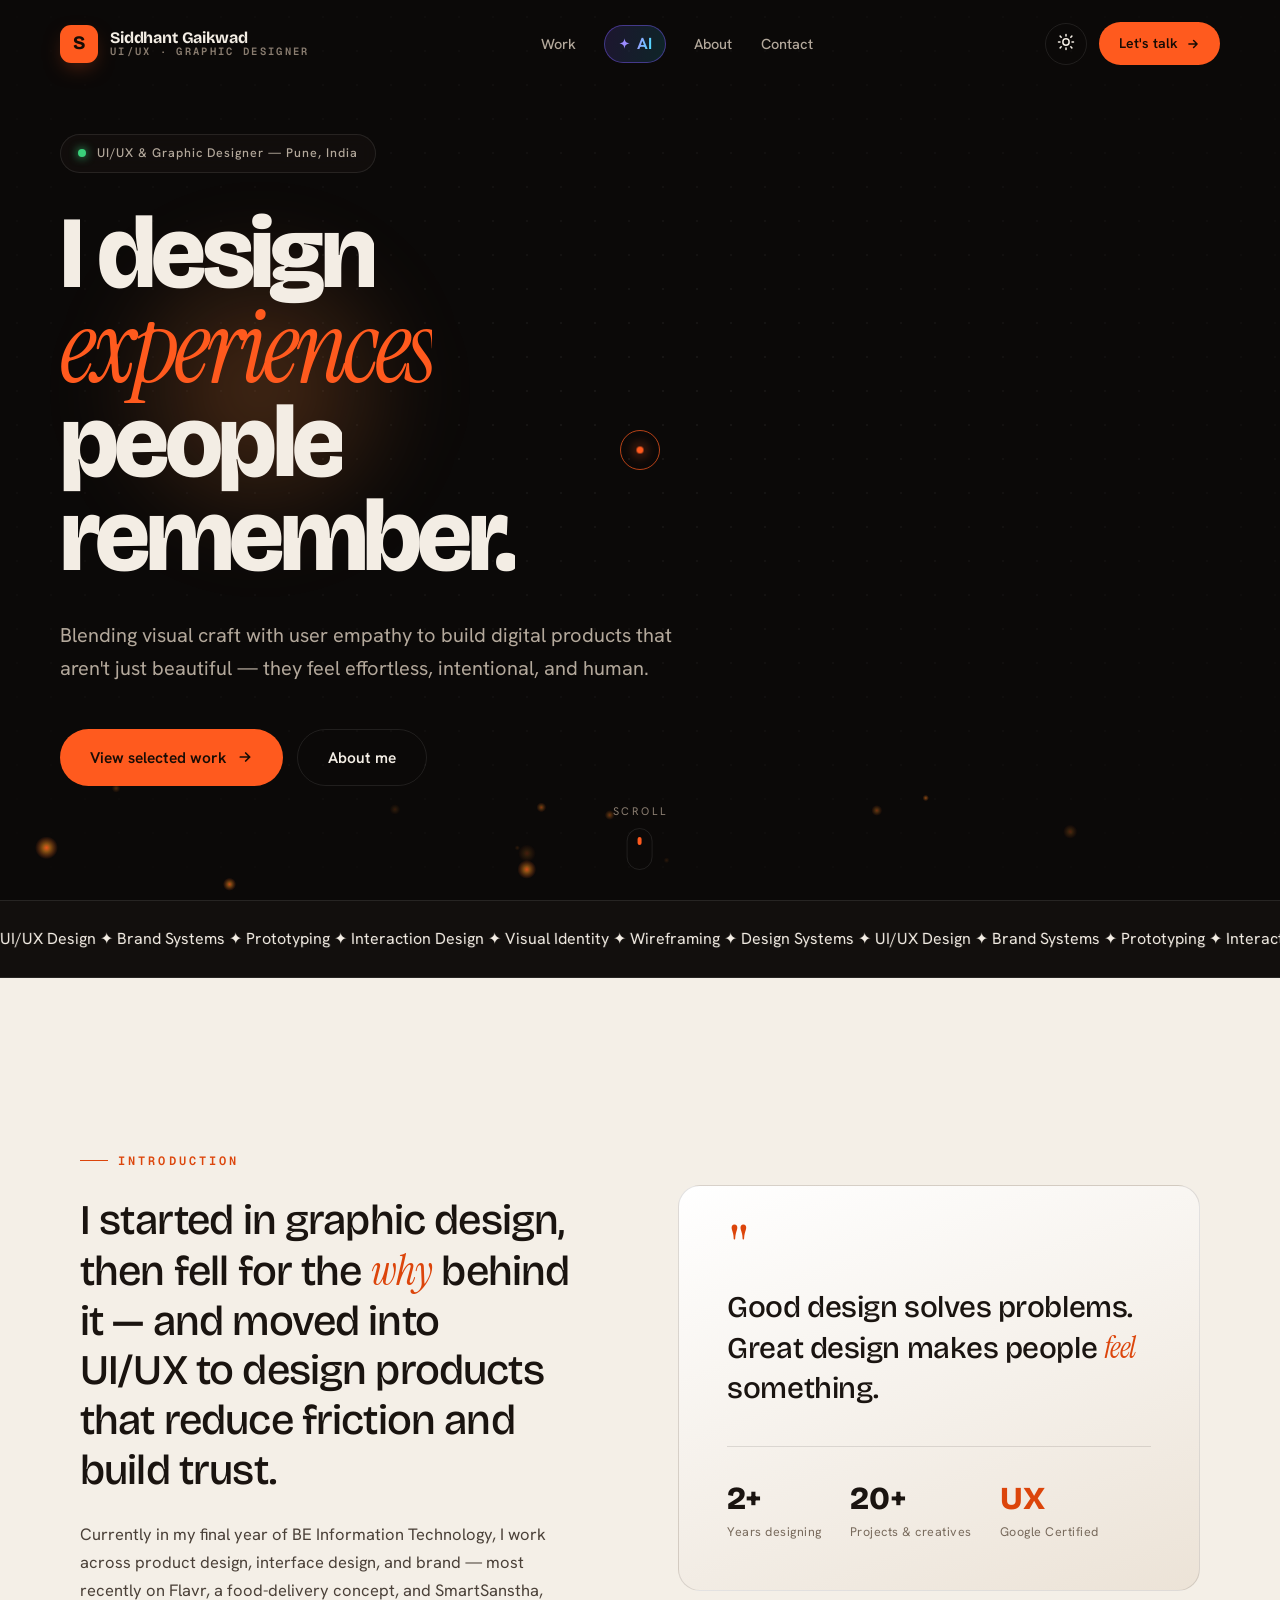
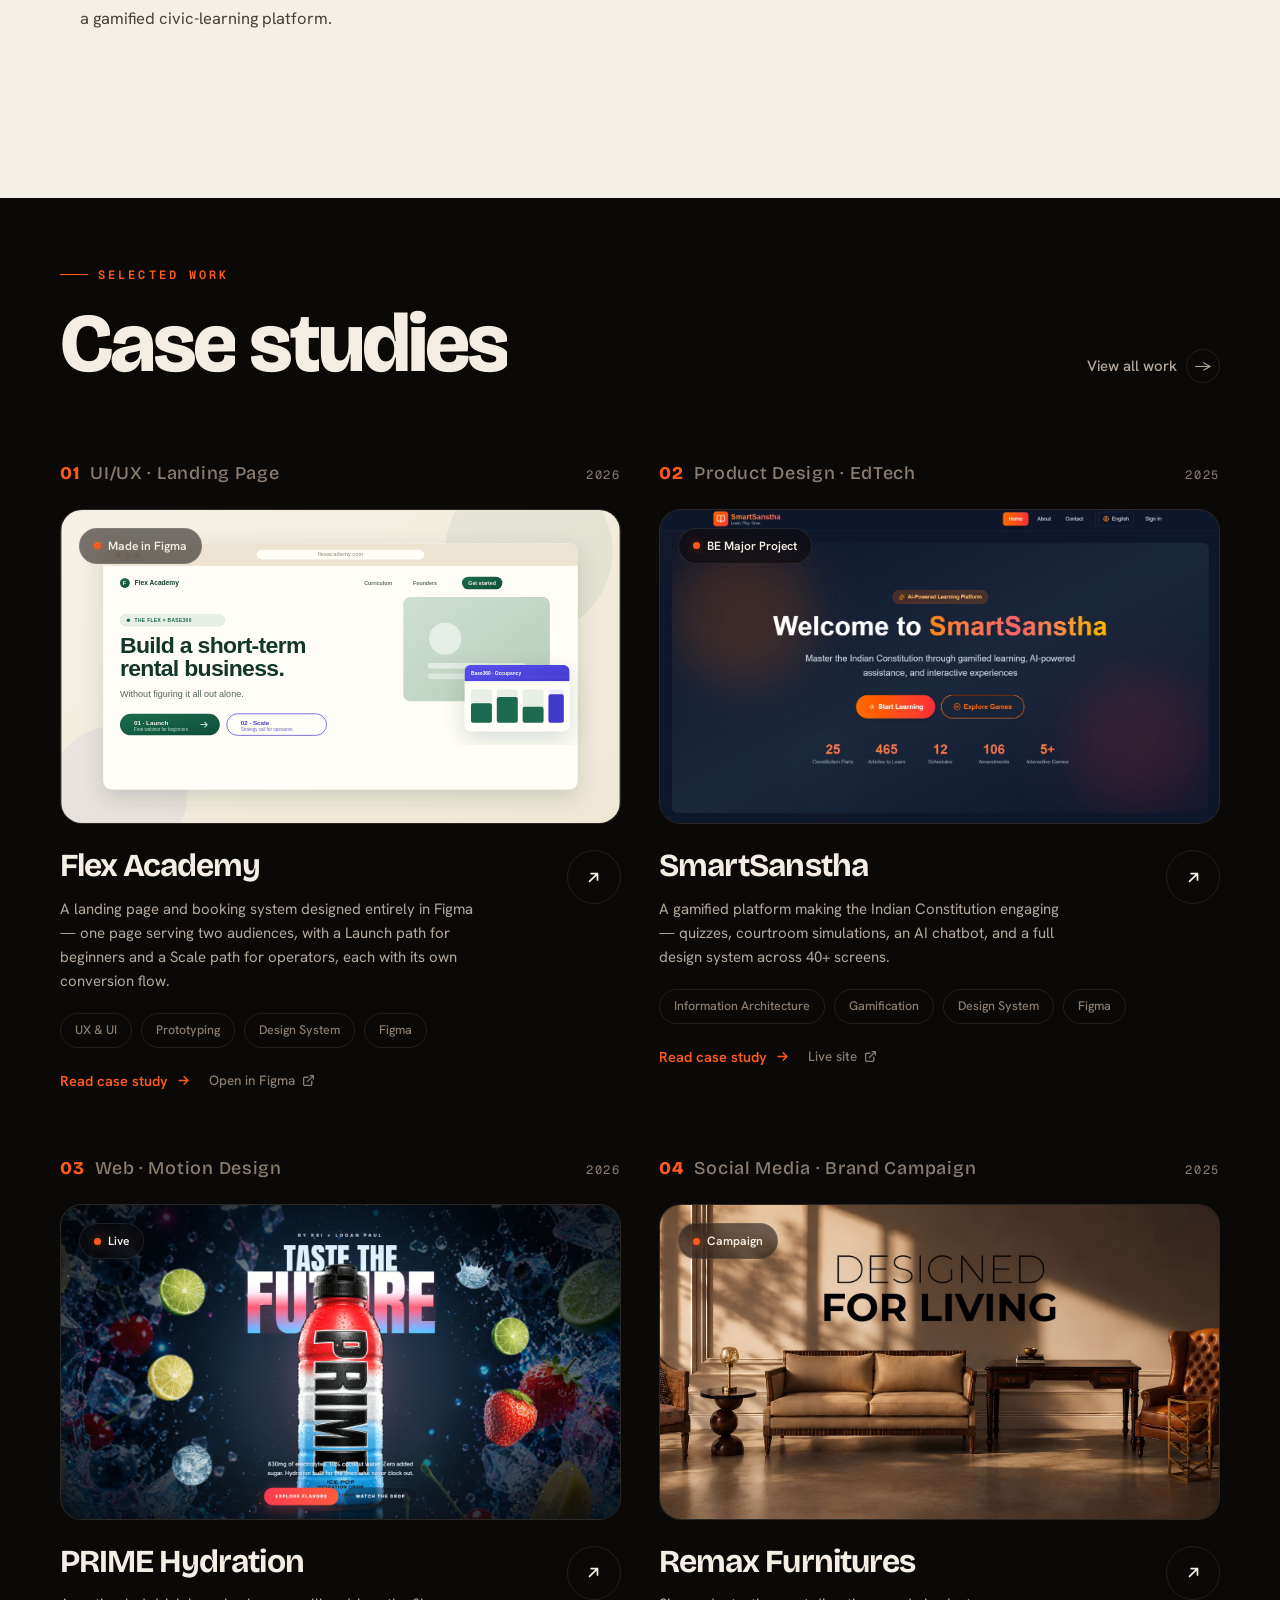
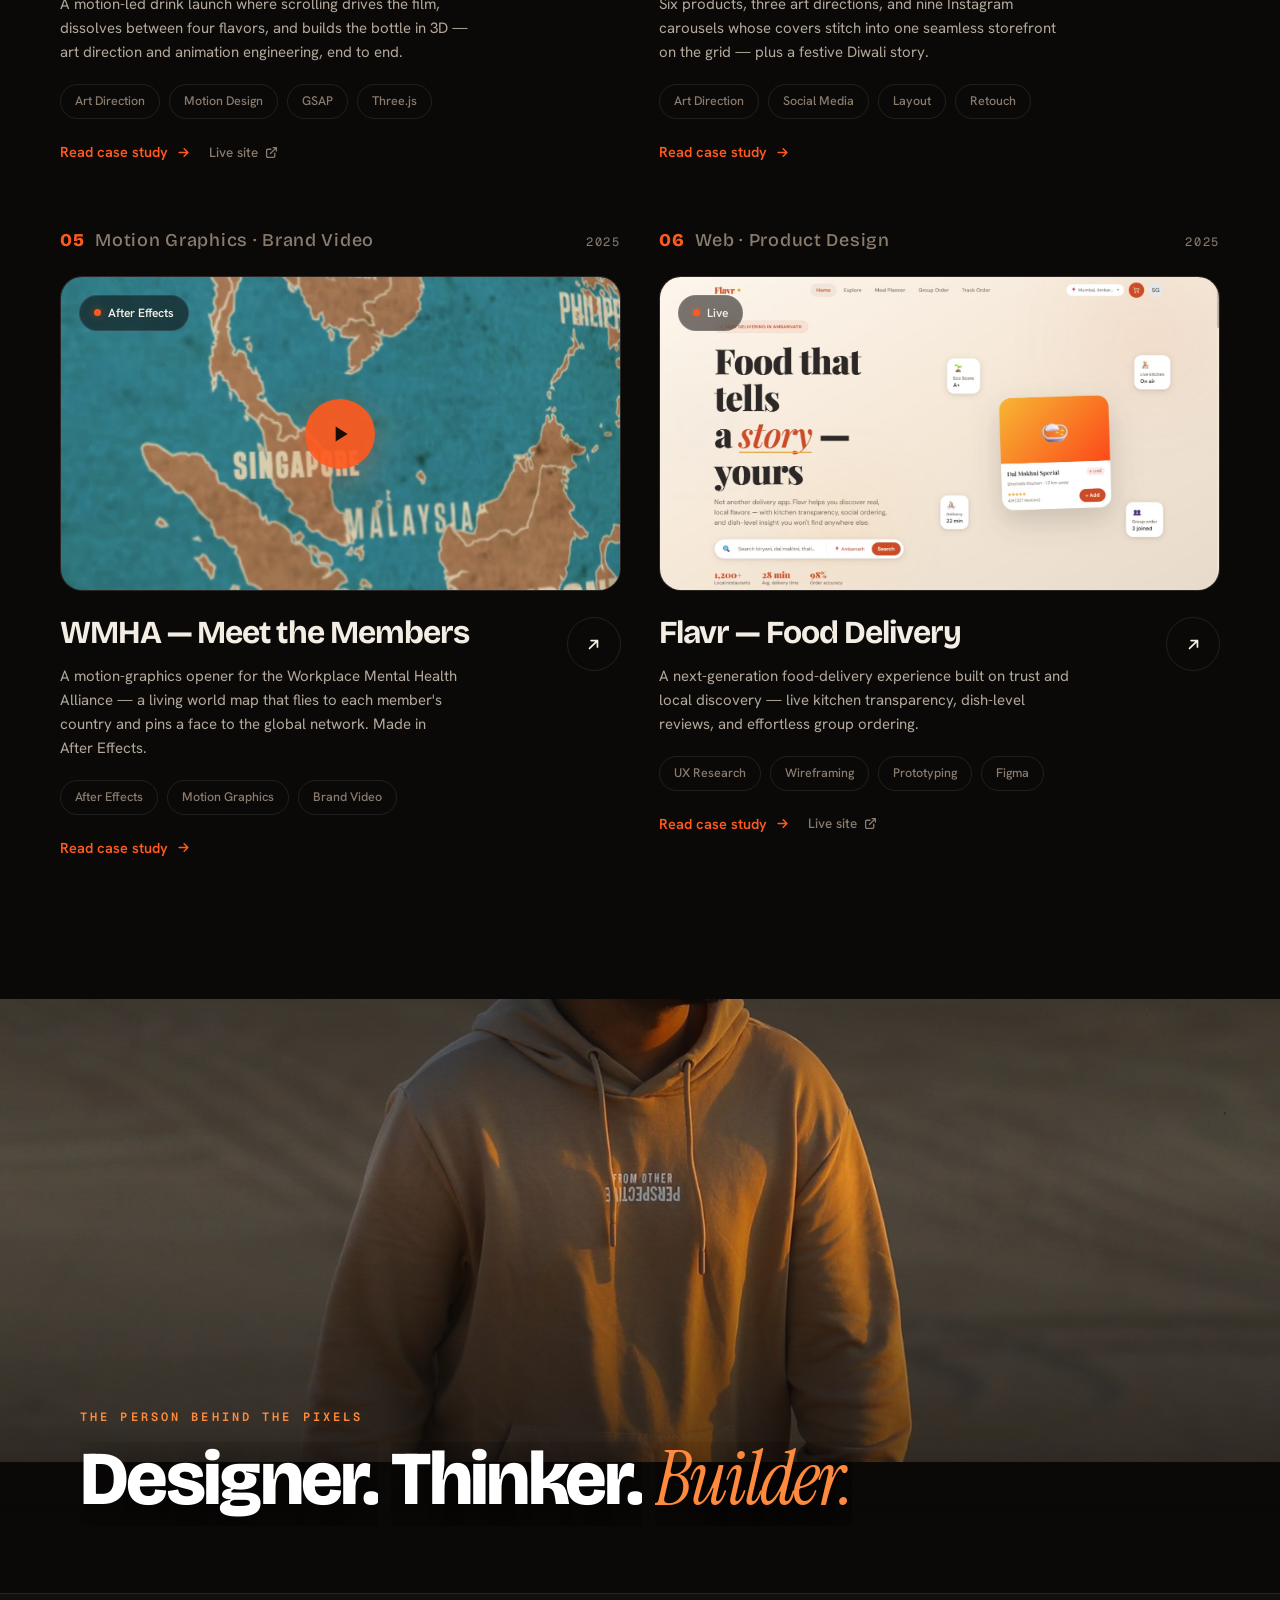
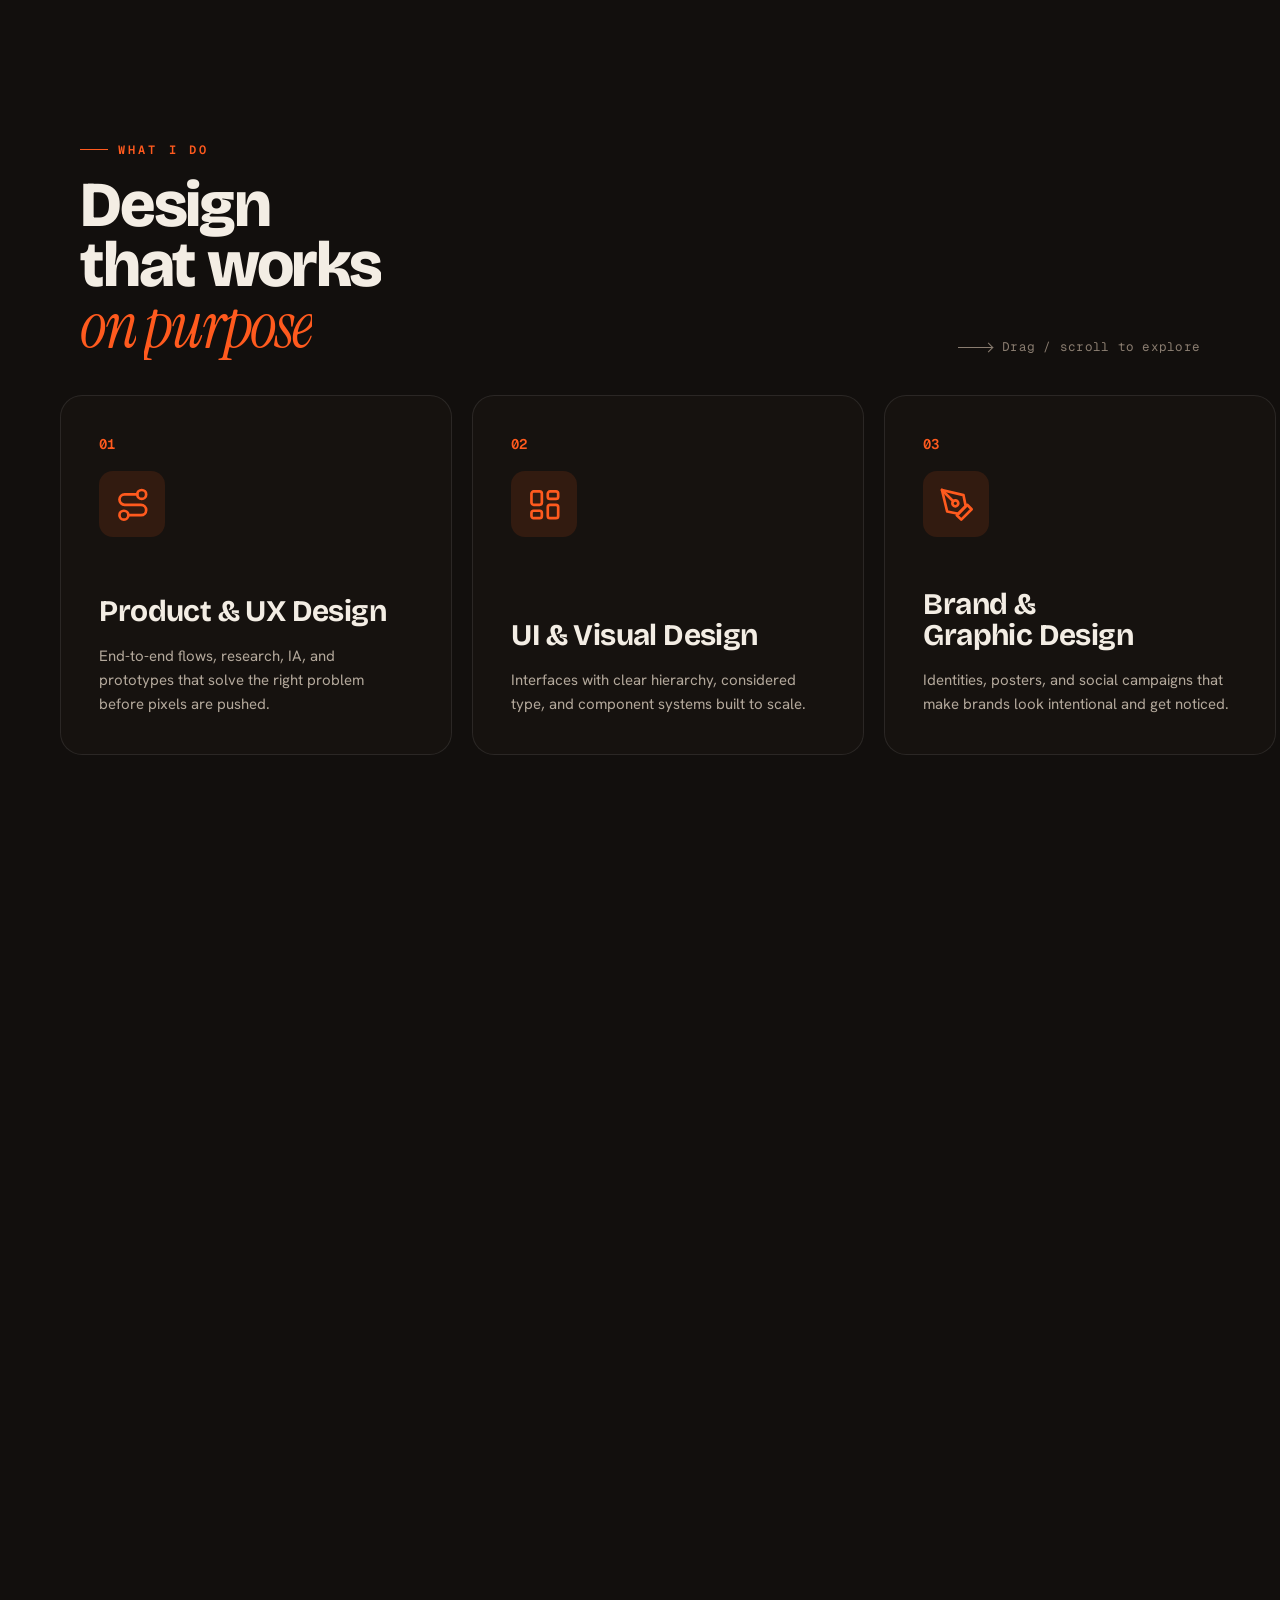
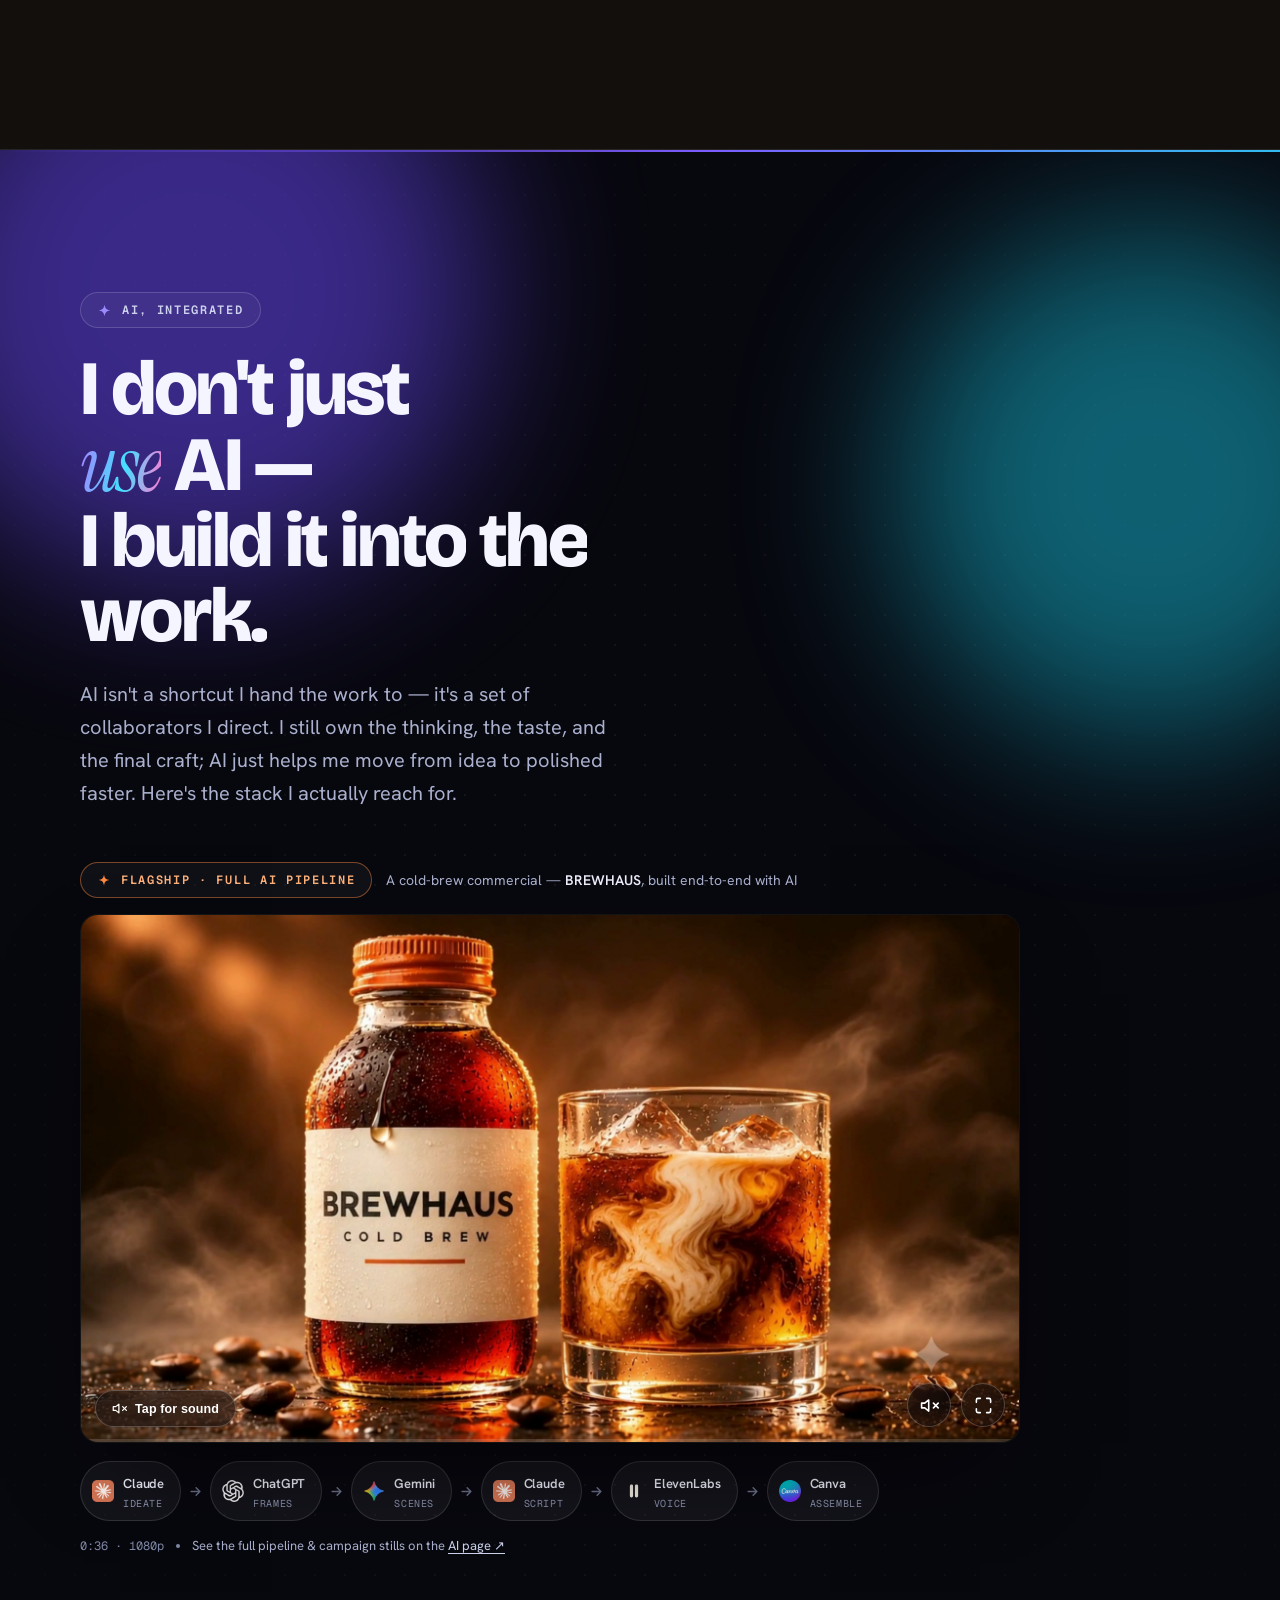
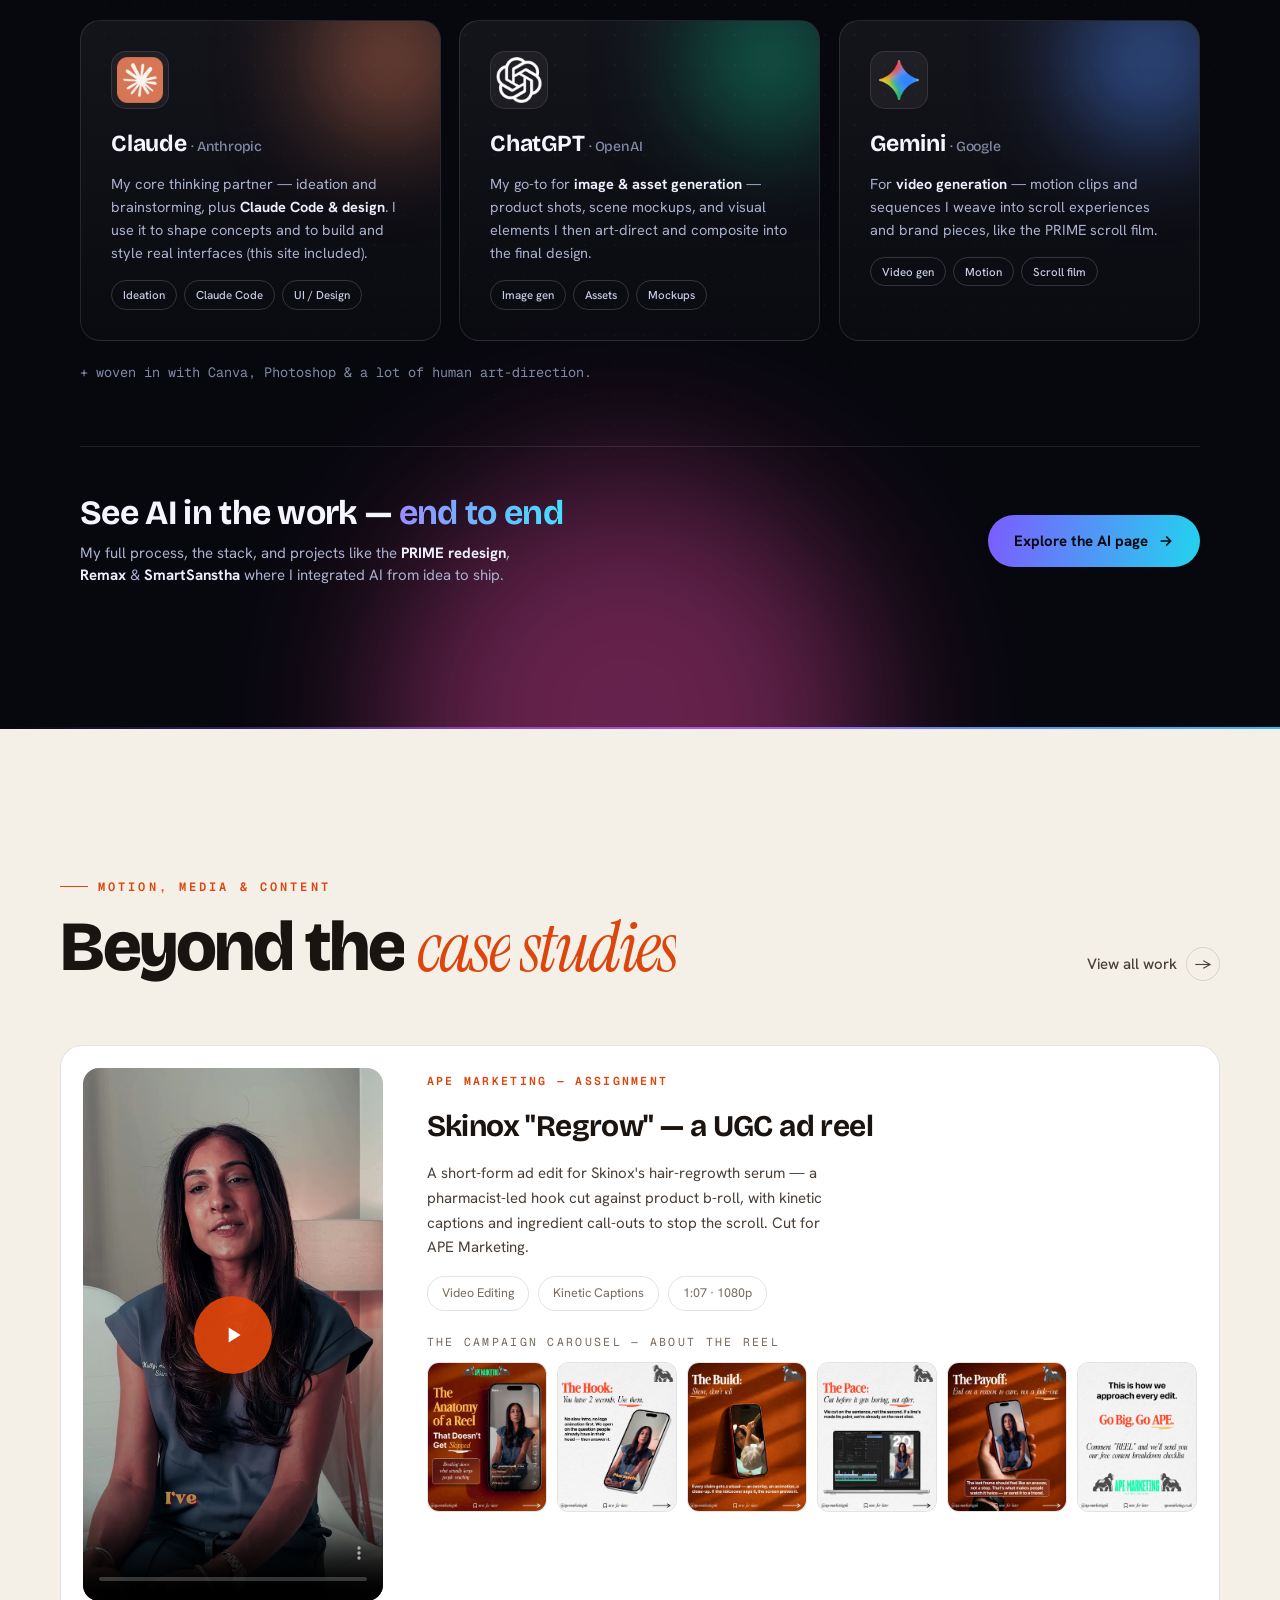
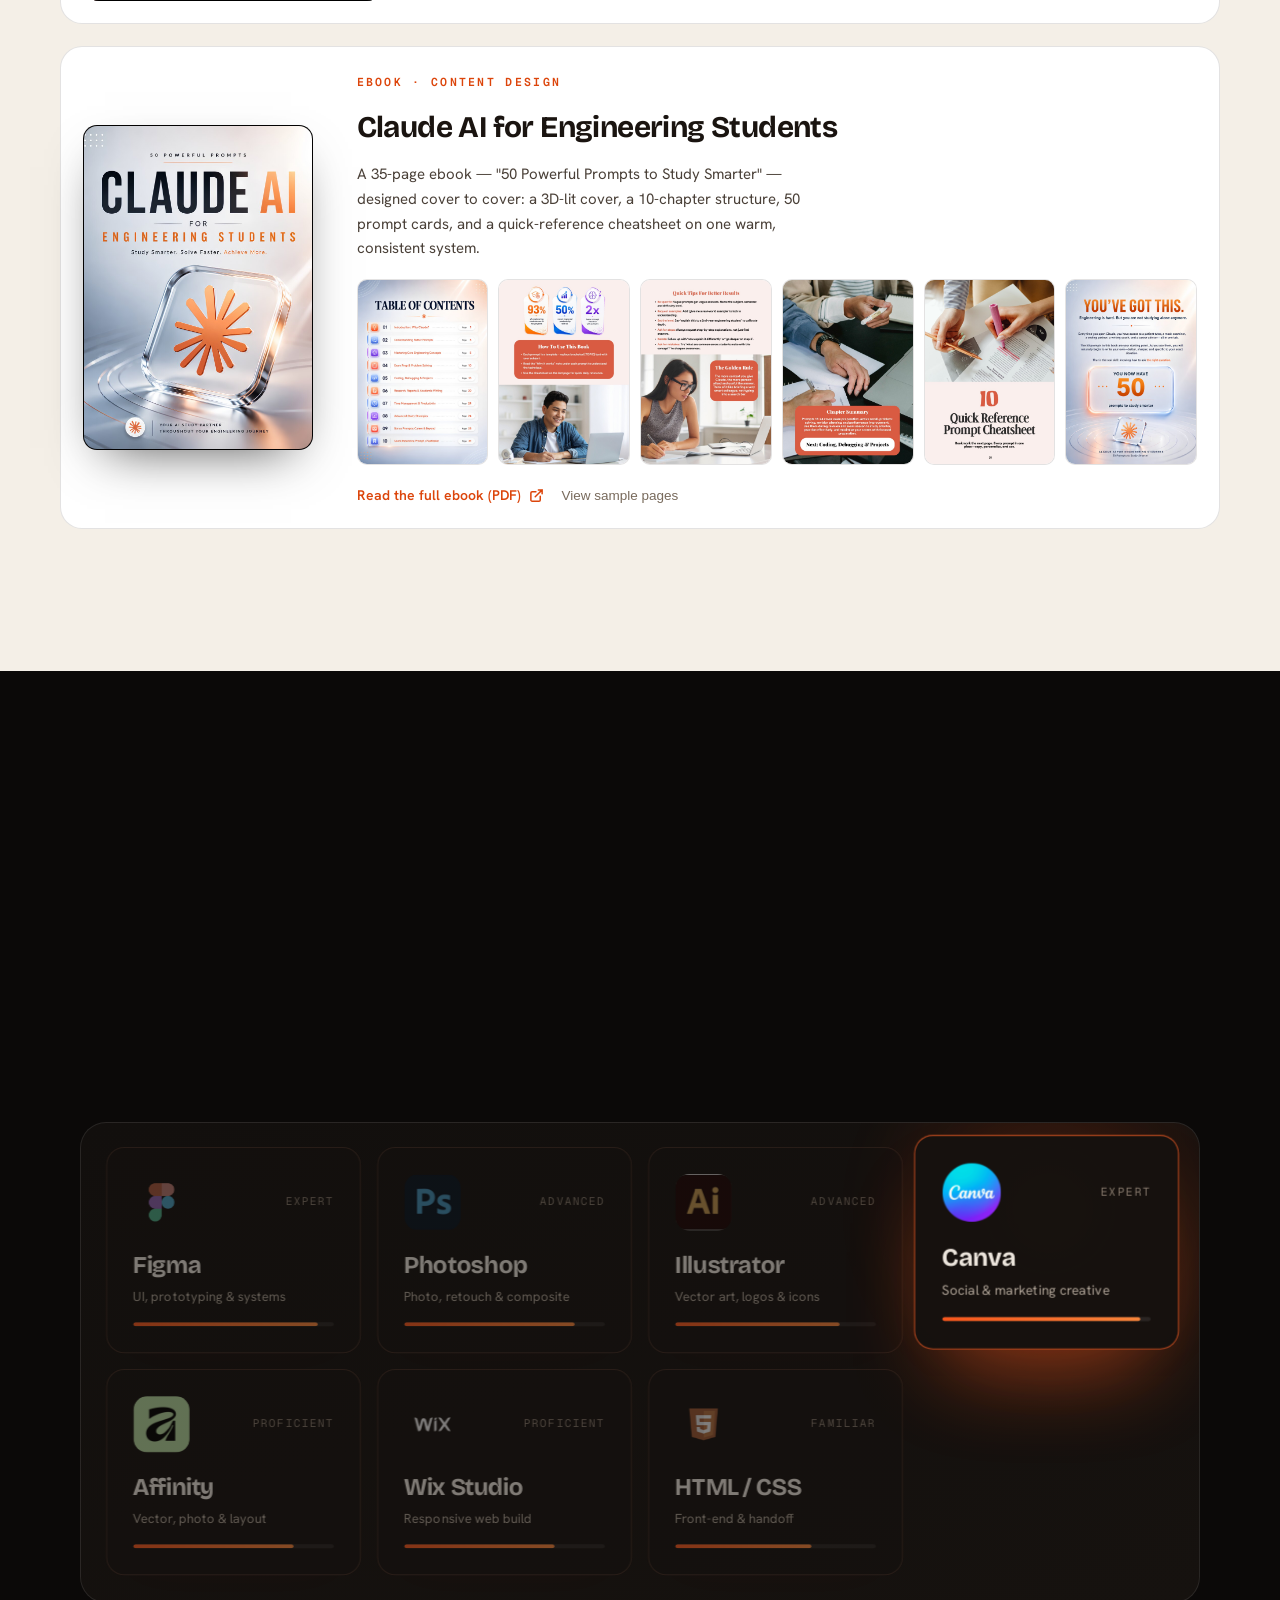
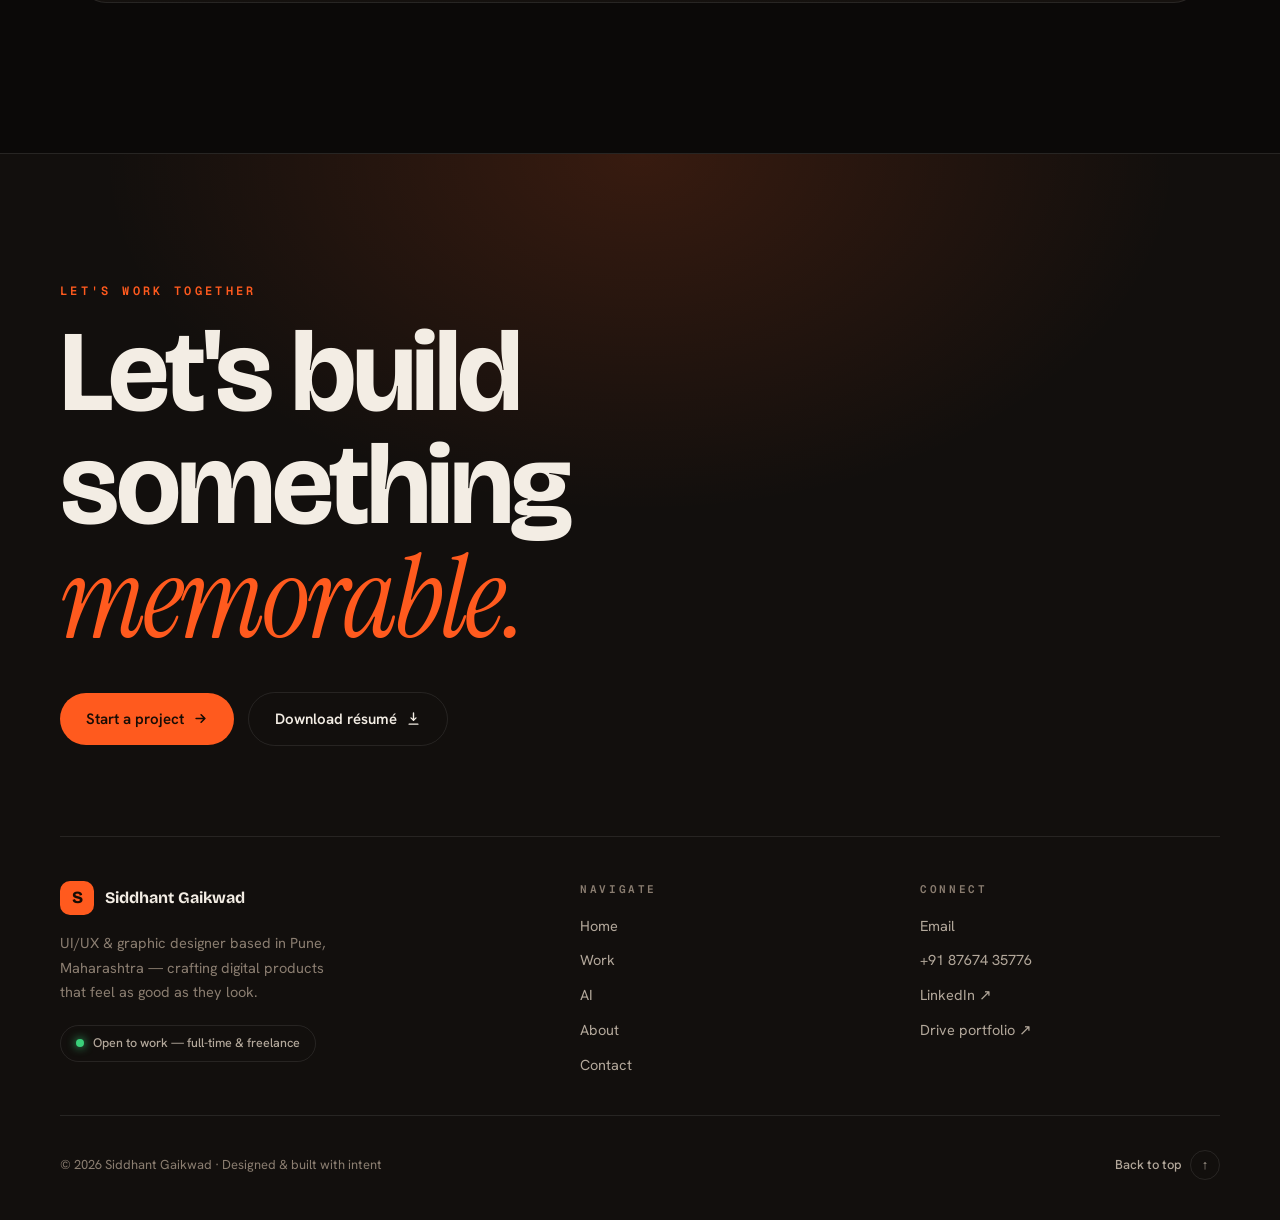
==== commit 4ee4f462: "Add BREWHAUS flagship AI campaign (AI page + home) with full pipeline New cold-brew campaign showcas" ====
--- a/index.html
+++ b/index.html
@@ -441,11 +441,11 @@
 
     <div data-reveal style="margin-top:clamp(34px,4.5vw,52px)">
       <div style="display:flex;align-items:center;gap:14px;flex-wrap:wrap;margin-bottom:16px">
-        <span class="ai-eyebrow" style="border-color:rgba(217,170,90,.42);color:#eccf8f"><svg width="14" height="14" viewBox="0 0 48 48" fill="#e2b85f" aria-hidden="true"><path d="M24 5 C26 18 30 22 43 24 C30 26 26 30 24 43 C22 30 18 26 5 24 C18 22 22 18 24 5 Z"/></svg>Featured · Fully AI-made</span>
-        <span style="font-size:14px;color:#aab0cd">A luxury perfume ad — <b style="color:#edeefb;font-weight:600">AUREL Nocturne</b>, made end-to-end with AI</span>
+        <span class="ai-eyebrow" style="border-color:rgba(255,138,61,.45);color:#ffb27a"><svg width="14" height="14" viewBox="0 0 48 48" fill="#ff8a3d" aria-hidden="true"><path d="M24 5 C26 18 30 22 43 24 C30 26 26 30 24 43 C22 30 18 26 5 24 C18 22 22 18 24 5 Z"/></svg>Flagship · Full AI pipeline</span>
+        <span style="font-size:14px;color:#aab0cd">A cold-brew commercial — <b style="color:#edeefb;font-weight:600">BREWHAUS</b>, built end-to-end with AI</span>
       </div>
       <div class="av-player" data-av style="max-width:940px">
-        <video muted loop playsinline preload="metadata" poster="assets/aurel/aurel-poster.jpg"><source src="assets/aurel/aurel-ad.mp4" type="video/mp4"></video>
+        <video muted loop playsinline preload="metadata" poster="assets/brewhaus/brewhaus-poster.jpg"><source src="assets/brewhaus/brewhaus-film.mp4" type="video/mp4"></video>
         <button class="av-hint" data-av-sound aria-label="Unmute"><svg viewBox="0 0 24 24" fill="none" stroke="currentColor" stroke-width="2" stroke-linecap="round" stroke-linejoin="round"><path d="M11 5 6 9H2v6h4l5 4V5z"/><line x1="23" y1="9" x2="17" y2="15"/><line x1="17" y1="9" x2="23" y2="15"/></svg>Tap for sound</button>
         <div class="av-tools">
           <button class="av-ic av-ic--sound" data-av-sound aria-label="Toggle sound"><svg class="off" viewBox="0 0 24 24" fill="none" stroke="currentColor" stroke-width="2" stroke-linecap="round" stroke-linejoin="round"><path d="M11 5 6 9H2v6h4l5 4V5z"/><line x1="23" y1="9" x2="17" y2="15"/><line x1="17" y1="9" x2="23" y2="15"/></svg><svg class="on" viewBox="0 0 24 24" fill="none" stroke="currentColor" stroke-width="2" stroke-linecap="round" stroke-linejoin="round"><path d="M11 5 6 9H2v6h4l5 4V5z"/><path d="M15.5 8.5a5 5 0 0 1 0 7"/><path d="M19 5a9 9 0 0 1 0 14"/></svg></button>
@@ -453,11 +453,25 @@
         </div>
         <div class="av-bar"><span></span></div>
       </div>
-      <div style="display:flex;align-items:center;gap:clamp(14px,2.4vw,28px);flex-wrap:wrap;margin-top:16px;max-width:940px">
-        <span style="display:inline-flex;align-items:center;gap:8px;font-size:13px;color:#aab0cd"><img src="assets/ai/chatgpt.png" alt="ChatGPT" style="width:22px;height:22px;object-fit:contain"><span><b style="color:#edeefb">ChatGPT</b> · Visualisation</span></span>
-        <span style="display:inline-flex;align-items:center;gap:8px;font-size:13px;color:#aab0cd"><img src="assets/ai/claude.png" alt="Claude" style="width:22px;height:22px;object-fit:contain"><span><b style="color:#edeefb">Claude</b> · Prompts</span></span>
-        <span style="display:inline-flex;align-items:center;gap:8px;font-size:13px;color:#aab0cd"><img src="assets/ai/gemini.png" alt="Gemini" style="width:22px;height:22px;object-fit:contain"><span><b style="color:#edeefb">Gemini</b> · Video</span></span>
-        <span style="font-family:var(--font-mono);font-size:12px;color:#8089a6">0:37 · 1080p</span>
+      <div style="margin-top:18px;max-width:960px">
+        <div class="pipe-flow" style="justify-content:flex-start;margin-top:0">
+          <span class="node"><img src="assets/ai/claude.png" alt="Claude"><span><b>Claude</b><small>Ideate</small></span></span>
+          <span class="arr"><svg viewBox="0 0 24 24" fill="none" stroke="currentColor" stroke-width="2.4" stroke-linecap="round" stroke-linejoin="round"><path d="M5 12h14M13 6l6 6-6 6"/></svg></span>
+          <span class="node"><img src="assets/ai/chatgpt.png" alt="ChatGPT"><span><b>ChatGPT</b><small>Frames</small></span></span>
+          <span class="arr"><svg viewBox="0 0 24 24" fill="none" stroke="currentColor" stroke-width="2.4" stroke-linecap="round" stroke-linejoin="round"><path d="M5 12h14M13 6l6 6-6 6"/></svg></span>
+          <span class="node"><img src="assets/ai/gemini.png" alt="Gemini"><span><b>Gemini</b><small>Scenes</small></span></span>
+          <span class="arr"><svg viewBox="0 0 24 24" fill="none" stroke="currentColor" stroke-width="2.4" stroke-linecap="round" stroke-linejoin="round"><path d="M5 12h14M13 6l6 6-6 6"/></svg></span>
+          <span class="node"><img src="assets/ai/claude.png" alt="Claude"><span><b>Claude</b><small>Script</small></span></span>
+          <span class="arr"><svg viewBox="0 0 24 24" fill="none" stroke="currentColor" stroke-width="2.4" stroke-linecap="round" stroke-linejoin="round"><path d="M5 12h14M13 6l6 6-6 6"/></svg></span>
+          <span class="node"><img src="assets/ai/elevenlabs.svg" alt="ElevenLabs"><span><b>ElevenLabs</b><small>Voice</small></span></span>
+          <span class="arr"><svg viewBox="0 0 24 24" fill="none" stroke="currentColor" stroke-width="2.4" stroke-linecap="round" stroke-linejoin="round"><path d="M5 12h14M13 6l6 6-6 6"/></svg></span>
+          <span class="node"><img src="assets/ai/canva.png" alt="Canva"><span><b>Canva</b><small>Assemble</small></span></span>
+        </div>
+        <div style="display:flex;align-items:center;gap:12px;margin-top:15px;flex-wrap:wrap">
+          <span style="font-family:var(--font-mono);font-size:12px;color:#8089a6">0:36 · 1080p</span>
+          <span style="width:4px;height:4px;border-radius:50%;background:#8089a6"></span>
+          <span style="font-size:13px;color:#aab0cd">See the full pipeline &amp; campaign stills on the <a href="ai.html#featured" class="hv-accent" style="color:#cdd3ee;text-decoration:underline;text-underline-offset:3px">AI page ↗</a></span>
+        </div>
       </div>
     </div>
 
--- a/portfolio.css
+++ b/portfolio.css
@@ -91,6 +91,39 @@
 .work-grid [data-proj] p { font-size: 15px !important; line-height: 1.6 !important; max-width: 52ch !important; }
 .work-grid [data-proj] [data-proj-arrow] { width: 54px !important; height: 54px !important; }
 .work-grid [data-proj] [data-proj-arrow] svg { width: 19px; height: 19px; }
+
+/* ---------- AI campaign pipeline (process flow) ---------- */
+.pipe-flow { display: flex; flex-wrap: wrap; align-items: center; justify-content: center; gap: 11px 7px; margin-top: clamp(26px, 3.5vw, 42px); }
+.pipe-flow .node { display: inline-flex; align-items: center; gap: 9px; padding: 9px 16px 9px 11px; border-radius: 100px; background: rgba(255,255,255,.05); border: 1px solid rgba(255,255,255,.13); transition: border-color .35s ease, background .35s ease, transform .35s ease; }
+.pipe-flow .node:hover { border-color: rgba(255,255,255,.3); background: rgba(255,255,255,.08); transform: translateY(-2px); }
+.pipe-flow .node img { width: 22px; height: 22px; object-fit: contain; }
+.pipe-flow .node b { font-size: 13px; color: #eef0fb; font-weight: 600; letter-spacing: -.01em; }
+.pipe-flow .node small { display: block; font-size: 10px; color: #8a90ab; font-family: var(--font-mono); letter-spacing: .06em; text-transform: uppercase; margin-top: 1px; }
+.pipe-flow .arr { color: #6a6f88; flex: 0 0 auto; display: grid; place-items: center; }
+.pipe-flow .arr svg { width: 15px; height: 15px; }
+
+.pipe-grid { display: grid; grid-template-columns: repeat(3, 1fr); gap: 16px; margin-top: clamp(22px, 3vw, 34px); }
+@media (max-width: 820px) { .pipe-grid { grid-template-columns: repeat(2, 1fr); } }
+@media (max-width: 500px) { .pipe-grid { grid-template-columns: 1fr; } }
+.pipe-card { position: relative; border: 1px solid rgba(255,255,255,.1); border-radius: 18px; background: linear-gradient(180deg, rgba(255,255,255,.05), rgba(255,255,255,.012)); padding: 22px 20px; overflow: hidden; transition: transform .5s cubic-bezier(.16,.7,.2,1), border-color .4s ease; }
+.pipe-card::before { content: ""; position: absolute; top: 0; left: 0; right: 0; height: 2px; background: var(--pipe-accent, linear-gradient(90deg, #7c5cff, #22d3ee)); opacity: .9; }
+.pipe-card:hover { transform: translateY(-5px); border-color: rgba(255,255,255,.22); }
+.pipe-card .hd { display: flex; align-items: center; gap: 12px; margin-bottom: 15px; }
+.pipe-card .ico { width: 46px; height: 46px; border-radius: 13px; display: grid; place-items: center; background: rgba(255,255,255,.05); border: 1px solid rgba(255,255,255,.1); flex: 0 0 auto; }
+.pipe-card .ico img { width: 28px; height: 28px; object-fit: contain; }
+.pipe-card .num { margin-left: auto; font-family: var(--font-mono); font-size: 12px; letter-spacing: .1em; color: #757b96; }
+.pipe-card h4 { font-family: var(--font-display); font-weight: 700; font-size: 18px; color: #f4f5ff; letter-spacing: -.01em; line-height: 1.1; }
+.pipe-card h4 span { font-weight: 500; font-size: 12.5px; color: #8089a6; }
+.pipe-card .role { display: inline-block; margin-top: 10px; font-size: 11.5px; font-weight: 600; letter-spacing: .02em; color: #d7dbf0; padding: 4px 11px; border-radius: 100px; background: rgba(255,255,255,.06); border: 1px solid rgba(255,255,255,.13); }
+.pipe-card p { margin-top: 12px; font-size: 13.5px; line-height: 1.58; color: #a6adc8; }
+
+/* ---------- BREWHAUS out-of-home mockups ---------- */
+.bh-ooh { display: grid; grid-template-columns: 0.82fr 1.18fr; gap: 18px; align-items: center; max-width: 1120px; margin: 0 auto; }
+@media (max-width: 720px) { .bh-ooh { grid-template-columns: 1fr; } }
+.bh-frame { border: 1px solid rgba(255,255,255,.1); border-radius: 16px; overflow: hidden; box-shadow: 0 30px 80px -42px rgba(0,0,0,.85); background: #0c0a10; }
+.bh-frame img { width: 100%; display: block; }
+.bh-cap { font-family: var(--font-mono); font-size: 11px; letter-spacing: .08em; text-transform: uppercase; color: #8a8373; margin-top: 11px; display: flex; align-items: center; gap: 8px; }
+.bh-cap::before { content: ""; width: 14px; height: 1px; background: currentColor; opacity: .6; }
 [data-tile]:hover [data-tile-img] { transform: scale(1.06); }
 [data-tile-img] { transition: transform .8s cubic-bezier(.16,.7,.2,1); }
 
